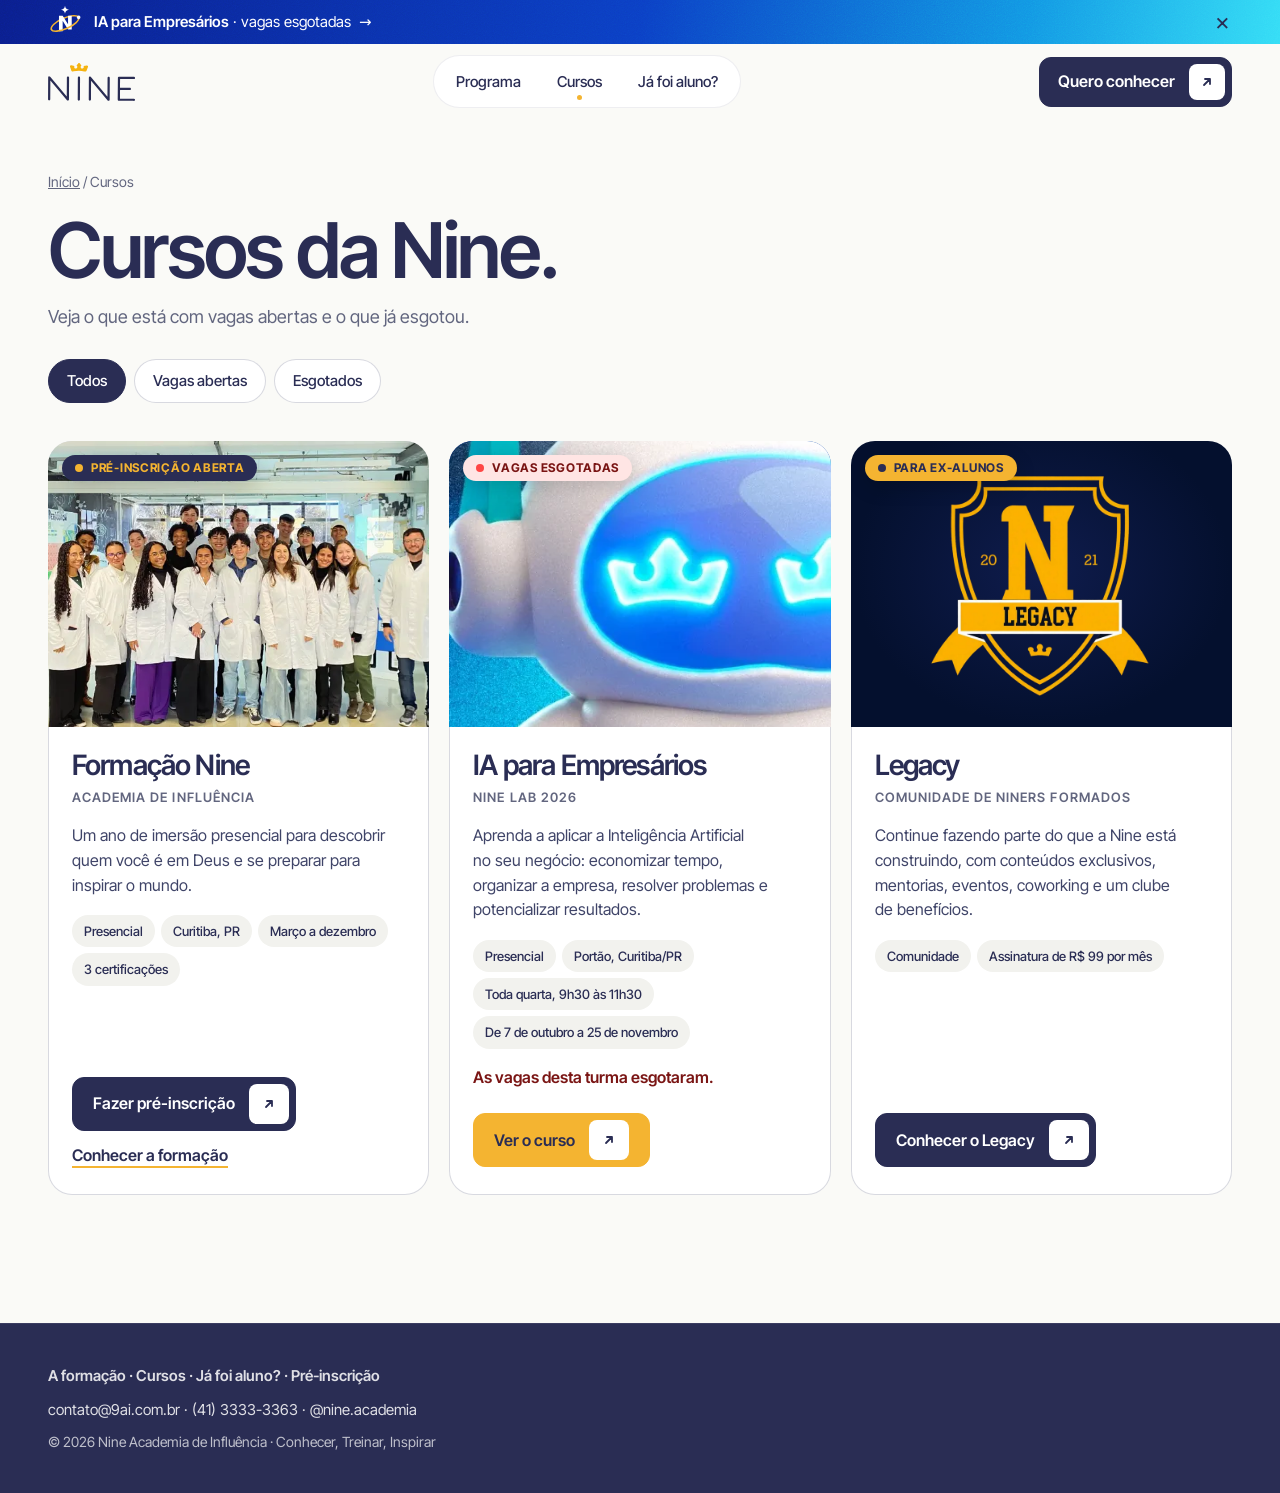
==== cursos/index.html @ 325ffa81 "Ajustes do celular, formulário mais rápido, link do Legacy e link na bio redesenhado - Depoimentos e" ====
<!doctype html>
<html lang="pt-BR">
<head>
  <meta charset="utf-8">
  <meta name="viewport" content="width=device-width, initial-scale=1">
  <title>Cursos | Nine Academia de Influência</title>
  <meta name="description" content="Os cursos da Nine: a formação presencial em Curitiba, o curso IA para Empresários e a comunidade Legacy para ex-alunos.">
  <meta property="og:type" content="website">
  <meta property="og:locale" content="pt_BR">
  <meta property="og:title" content="Cursos | Nine Academia de Influência">
  <meta property="og:description" content="Os cursos da Nine: a formação presencial em Curitiba, o curso IA para Empresários e a comunidade Legacy para ex-alunos.">
  <meta property="og:image" content="/assets/og.jpg">
  <meta name="theme-color" content="#2A2D54">
  <link rel="icon" type="image/png" href="/assets/logo/crown.png">
  <link rel="preload" as="font" type="font/woff2" href="/assets/fonts/inter-tight-latin.woff2" crossorigin>
  <style id="css">:root{--navy:#2A2D54;--navy-90:#353862;--gold:#F4B431;--paper:#FAFAF7;--paper-2:#F2F2EE;--ink:#2A2D54;--ink-muted:#62667F;--line:rgba(42,45,84,.08);--green:#21CF8A;--coral:#FF4645;--violet:#8B3BEB;--blue:#1A2BFA;--lime:#BBEA00;--orange:#FF6A13;--ph:#DCDCE0;--ph-dark:#5E6175;--font:"Inter Tight",system-ui,-apple-system,"Segoe UI",sans-serif;--fs-mega:clamp(5rem,18vw,20rem);--fs-h1:clamp(2.75rem,6vw,5.5rem);--fs-h2:clamp(2rem,4vw,3.5rem);--fs-h3:clamp(1.25rem,2vw,1.75rem);--fs-body:clamp(1rem,1.1vw,1.125rem);--fs-label:.8125rem;--max:1440px;--gutter:24px;--margin:clamp(16px,4vw,48px);--r-card:24px;--r-btn:12px;--r-pill:999px;--r-arc:999px 999px 24px 24px;--space:clamp(96px,14vw,200px);--nav-h:76px}@font-face{font-family:"Inter Tight";font-style:normal;font-weight:400 700;font-display:swap;src:url("/assets/fonts/inter-tight-latin.woff2") format("woff2")}*,*::before,*::after{box-sizing:border-box}*{margin:0}html{scroll-behavior:smooth;scroll-padding-top:var(--nav-h);overflow-y:scroll;-webkit-text-size-adjust:100%}body{font-family:var(--font);font-size:var(--fs-body);line-height:1.55;color:var(--ink);background:var(--paper);-webkit-font-smoothing:antialiased;overflow-x:clip}img,video,svg{display:block;max-width:100%}ul,ol{list-style:none;padding:0}a{color:inherit}button,input,select,textarea{font:inherit;color:inherit}h1,h2,h3,h4{font-weight:600;letter-spacing:-0.03em;line-height:1;text-wrap:balance}h1{font-size:var(--fs-h1);line-height:.98}h2{font-size:var(--fs-h2);line-height:1.02}h3{font-size:var(--fs-h3);line-height:1.1;letter-spacing:-0.02em}p{text-wrap:pretty}[hidden]{display:none !important}:focus-visible{outline:2px solid var(--navy);outline-offset:3px;border-radius:4px}:focus:not(:focus-visible){outline:none}.aplicar :focus-visible,.footer :focus-visible,.menu :focus-visible,.cta-band :focus-visible{outline-color:var(--gold)}@media (prefers-reduced-motion:reduce){html{scroll-behavior:auto}*,*::before,*::after{transition-duration:.01ms !important;animation-duration:.01ms !important}}.sr-only{position:absolute;width:1px;height:1px;padding:0;margin:-1px;overflow:hidden;clip-path:inset(50%);white-space:nowrap;border:0}.a11y-bar a{position:absolute;left:16px;top:-100px;z-index:100;background:var(--navy);color:#fff;padding:12px 16px;border-radius:var(--r-btn)}.a11y-bar a:focus{top:16px}.noscript{padding:12px 16px;background:var(--navy);color:#fff;text-align:center}.crown{display:inline-block;aspect-ratio:214 / 101;background:url("/assets/logo/crown.png") center / contain no-repeat}.container{width:100%;max-width:var(--max);margin-inline:auto;padding-inline:var(--margin)}.grid-12{display:grid;grid-template-columns:repeat(12,minmax(0,1fr));column-gap:var(--gutter)}main{position:relative;z-index:1}.section{padding-block:calc(var(--space) / 2)}.section-head{margin-bottom:clamp(40px,6vw,80px)}.section-head h2{max-width:16ch}.hero,.section{position:relative;overflow-x:clip}.wm-mark{position:absolute;z-index:-1;pointer-events:none;user-select:none}.wm-mark--crown{opacity:.08}.wm-mark--nine::before{content:"NINE"}.wm-mark--nine{font-size:clamp(8rem,26vw,26rem);font-weight:700;letter-spacing:-0.05em;line-height:.8;color:var(--navy);opacity:.04;white-space:nowrap}@media (max-width:767px){.wm-mark--crown{max-width:120px}}.label{font-size:var(--fs-label);font-weight:600;letter-spacing:.08em;text-transform:uppercase;color:var(--ink-muted);line-height:1.3}.label + h1,.label + h2{margin-top:20px}.lead{font-size:clamp(1.0625rem,1.4vw,1.3125rem);line-height:1.5;color:var(--ink-muted)}.muted{color:var(--ink-muted)}.tbc{color:var(--ink-muted);font-size:.875rem;font-weight:500}.tbc--dark{color:rgba(255,255,255,.6)}.tbc-note{margin-top:16px;font-size:.875rem;color:var(--ink-muted)}.ph{position:relative;display:grid;place-items:center;overflow:hidden;aspect-ratio:var(--ar,auto);background:var(--ph);color:#6E7183;border-radius:var(--r-card);font-size:.75rem;font-weight:600;letter-spacing:.06em;text-transform:uppercase;text-align:center}.ph>span{padding:12px;max-width:26ch}.ph--dark{background:var(--ph-dark);color:rgba(255,255,255,.7)}.photo{position:relative;overflow:hidden;aspect-ratio:var(--ar,auto);background:var(--paper-2);border-radius:var(--r-card)}.photo img,.photo video{position:absolute;inset:0;width:100%;height:100%;object-fit:cover}html:has(dialog[open]){overflow:hidden}.btn{display:inline-flex;align-items:center;gap:14px;min-height:52px;padding:6px 6px 6px 20px;background:var(--navy);color:#fff;border:1px solid var(--navy);border-radius:var(--r-btn);font-weight:600;font-size:1rem;text-decoration:none;cursor:pointer;transition:background-color .2s,color .2s}.btn:hover{background:var(--navy-90)}.btn__icon{display:grid;place-items:center;width:40px;height:40px;border-radius:8px;background:#fff;color:var(--navy)}.btn__icon svg{width:16px;height:16px;fill:none;stroke:currentColor;stroke-width:1.8;stroke-linecap:round;stroke-linejoin:round}.btn--ghost{background:var(--gold);color:var(--navy);border-color:var(--gold);padding-right:20px}.btn--ghost:hover{background:#FEC34F;border-color:#FEC34F}.btn--light{background:#fff;color:var(--navy);border-color:#fff}.btn--light:hover{background:var(--paper-2)}.btn--light .btn__icon{background:var(--navy);color:#fff}.btn--gold{background:var(--gold);color:var(--navy);border-color:var(--gold)}.btn--gold:hover{background:#FEC34F}.btn--gold .btn__icon{background:var(--navy);color:var(--gold)}.btn:disabled{opacity:.5;cursor:not-allowed}.btn-row{display:flex;flex-wrap:wrap;gap:12px}.wm{display:inline-flex;align-items:flex-end;font-weight:700;letter-spacing:-0.02em;line-height:1}.wm__i{position:relative}.wm__i .crown{position:absolute;left:50%;bottom:100%;width:.5em;transform:translate(-50%,-.02em)}.top{position:fixed;inset:0 0 auto;z-index:50;transition:transform .45s cubic-bezier(.2,.7,.2,1)}.top.is-compact{transform:translateY(calc(var(--bar-h) * -1))}.top.is-hidden{transform:translateY(-100%)}.nav{height:var(--nav-h);display:flex;align-items:center;background:var(--paper);border-bottom:1px solid transparent;transition:background-color .3s,border-color .3s}.top.is-compact .nav{background:rgba(250,250,247,.72);backdrop-filter:blur(12px);-webkit-backdrop-filter:blur(12px);border-bottom:1px solid var(--line)}.nav__inner{display:flex;align-items:center;justify-content:space-between;gap:16px}.logo{display:block;line-height:0;text-decoration:none;color:var(--navy);border-radius:6px}.logo__svg{display:block;height:38px;width:auto}.nav__pill{position:relative;background:#fff;border:1px solid var(--line);border-radius:var(--r-pill);padding:4px}.nav__pill ul{display:flex}.nav__pill a{display:block;padding:10px 18px;border-radius:var(--r-pill);font-size:.9375rem;font-weight:500;text-decoration:none;color:var(--navy)}.nav__pill a:hover{background:var(--paper-2)}.nav__pill a{position:relative}.nav__pill a[aria-current]::after{content:"";position:absolute;left:50%;bottom:3px;width:5px;height:5px;margin-left:-2.5px;border-radius:50%;background:var(--gold)}.nav__cta{min-height:48px;padding-left:18px}.nav__cta .btn__icon{width:36px;height:36px}.nav__burger{display:none;width:48px;height:48px;border-radius:var(--r-btn);background:var(--navy);border:0;cursor:pointer;place-content:center;gap:6px}.nav__burger span[aria-hidden]{display:block;width:20px;height:2px;background:#fff;border-radius:2px}.menu{position:fixed;inset:0;z-index:60;background:var(--navy);color:#fff;display:flex;flex-direction:column;justify-content:center;padding:var(--margin)}.menu__close{position:absolute;top:14px;right:var(--margin);width:48px;height:48px;background:transparent;border:1px solid rgba(255,255,255,.25);border-radius:var(--r-btn);color:#fff;font-size:1.75rem;line-height:1;cursor:pointer}.menu a{display:block;padding:8px 0;font-size:clamp(2.25rem,10vw,3.5rem);font-weight:600;letter-spacing:-0.03em;text-decoration:none}.menu .menu__apply{color:var(--gold)}@media (max-width:1023px){.nav__pill,.nav__cta{display:none}.nav__burger{display:grid}}.hero{padding-top:calc(var(--bar-h) + var(--nav-h) + 8px)}.hero__card{position:relative;height:calc(88vh - var(--bar-h));min-height:520px;max-height:960px;border-radius:var(--r-card);overflow:hidden;isolation:isolate;color:#fff}.hero__media{position:absolute;inset:-12% 0 0;display:flex;background:var(--navy)}.hero__media video{flex:1 1 0;min-width:0;height:100%;object-fit:cover}@media (max-width:767px){.hero__media video + video{display:none}}.hero__card::after{content:"";position:absolute;inset:0;z-index:2;pointer-events:none;background:linear-gradient(to top,rgba(42,45,84,.94) 0%,rgba(42,45,84,.82) 24%,rgba(42,45,84,0) 58%)}.hero__wordmark{position:absolute;left:50%;top:46%;z-index:1;transform:translate(calc(-50% - .025em),-50%);font-size:clamp(6rem,50vw,48rem);font-weight:700;letter-spacing:-0.05em;line-height:.8;color:rgba(255,255,255,.7);white-space:nowrap;pointer-events:none}.hero__wordmark>span{display:block}.hero__wordmark>span::before{content:"NINE"}.hero__bar{position:absolute;inset:auto 0 0;z-index:3;display:flex;flex-wrap:wrap;align-items:end;justify-content:space-between;gap:24px 40px;padding:clamp(20px,3vw,40px)}.hero__what{max-width:34ch;font-size:clamp(1.125rem,1.7vw,1.5rem);font-weight:500;line-height:1.25;letter-spacing:-0.015em}.hero__what .label{display:block;margin-bottom:10px;color:#fff}.hero__go{display:flex;flex-wrap:wrap;align-items:center;gap:12px 24px}.hero__more{color:#fff;font-weight:600;text-underline-offset:5px;text-decoration-thickness:2px;text-decoration-color:var(--gold)}.hero__card :focus-visible{outline-color:var(--gold)}.hero__text{margin-top:clamp(40px,6vw,80px);row-gap:32px;align-items:end}.hero__head{grid-column:1 / span 7}.hero__side{grid-column:9 / span 4;display:grid;gap:28px}@media (max-width:1023px){.hero__head,.hero__side{grid-column:1 / -1}.hero__card{height:min(88svh,82vw)}}@media (max-width:767px){.hero__card{height:76svh;min-height:500px}.hero__card::after{background:linear-gradient(to top,rgba(42,45,84,.95) 0%,rgba(42,45,84,.88) 46%,rgba(42,45,84,0) 82%)}.hero__wordmark{top:30%}}.manifesto .grid-12{row-gap:32px}.manifesto__aside{grid-column:1 / span 3;display:grid;gap:32px;align-content:start}.manifesto__face{max-width:220px}.manifesto__text{grid-column:4 / -1;font-size:clamp(1.75rem,3.6vw,3.25rem);font-weight:500;line-height:1.12;letter-spacing:-0.025em;color:var(--navy)}@media (max-width:1023px){.manifesto__aside,.manifesto__text{grid-column:1 / -1}.manifesto__aside{grid-template-columns:auto 1fr;align-items:end;gap:16px}.manifesto__aside .label{order:2;padding-bottom:10px;border-bottom:1px solid var(--line-strong)}.manifesto__face{order:1;width:96px}}.zoom{position:relative;display:grid;grid-template-columns:repeat(3,1fr);grid-template-rows:repeat(3,1fr);gap:12px;height:calc(100svh - var(--nav-h) - 32px);min-height:560px;max-height:960px}.zoom__ring{display:contents}.zoom__item,.zoom__center{border-radius:16px}.zoom__item:nth-child(-n+3){grid-row:1}.zoom__item:nth-child(4){grid-area:2 / 1}.zoom__item:nth-child(5){grid-area:2 / 3}.zoom__item:nth-child(n+6){grid-row:3}.zoom__center{grid-area:2 / 2;position:relative;overflow:hidden;background:var(--navy);color:#fff;display:grid;place-items:center}.zoom__center video,.zoom__still{position:absolute;inset:0;width:100%;height:100%;object-fit:cover}.zoom__still{display:none}@media (max-width:1023px){.zoom__center video{display:none}.zoom__still{display:block}.zoom .zoom__center::after{background:linear-gradient(to bottom,rgba(42,45,84,.62),rgba(42,45,84,.5))}}.zoom__center::after{content:"";position:absolute;inset:0;background:rgba(42,45,84,.35)}.zoom__phrase{position:relative;z-index:1;font-size:clamp(1.25rem,2.6vw,2.5rem);font-weight:600;letter-spacing:-0.03em;line-height:1;padding:16px;text-align:center}@media (max-width:1023px){.zoom:not(.is-pinned){display:block;height:auto;min-height:0;max-height:none}.zoom:not(.is-pinned) .zoom__center{aspect-ratio:4 / 5;max-height:80vh;width:100%}.zoom:not(.is-pinned) .zoom__item{aspect-ratio:4 / 3}.zoom:not(.is-pinned) .zoom__phrase{font-size:var(--fs-h1)}.zoom:not(.is-pinned) .zoom__ring{display:flex;gap:12px;margin-top:12px;overflow-x:auto;scroll-snap-type:x mandatory;scrollbar-width:none;margin-inline:calc(var(--margin) * -1);padding-inline:var(--margin);scroll-padding-inline:var(--margin)}.zoom:not(.is-pinned) .zoom__item{flex:0 0 62%;scroll-snap-align:start}}.mural{margin-top:var(--space)}.mural__head{row-gap:16px;align-items:end;margin-bottom:32px}.mural__title{grid-column:1 / span 6;font-size:var(--fs-h2)}.mural__sub{grid-column:8 / -1}.chips{display:flex;flex-wrap:wrap;gap:8px;margin-bottom:32px}.chip{min-height:44px;padding:8px 18px;border-radius:var(--r-pill);background:#fff;border:1px solid var(--line-strong);color:var(--navy);font-size:.9375rem;font-weight:500;cursor:pointer;transition:background-color .2s,color .2s,border-color .2s}.chip:hover{border-color:var(--navy)}.chip[aria-pressed="true"]{background:var(--navy);border-color:var(--navy);color:#fff}.masonry{columns:4;column-gap:16px}.masonry li{break-inside:avoid;margin-bottom:16px}.masonry figure{position:relative}.mural__open{display:block;width:100%;padding:0;border:0;background:var(--paper-2);border-radius:16px;overflow:hidden;cursor:zoom-in}.mural__open img{width:100%;height:auto;transition:transform .6s cubic-bezier(.2,.7,.2,1)}.masonry figcaption{margin-top:8px;font-size:.875rem;color:var(--ink-muted)}@media (hover:hover) and (pointer:fine){.masonry figcaption{position:absolute;left:8px;right:8px;bottom:8px;margin:0;padding:8px 12px;border-radius:10px;background:rgba(42,45,84,.82);color:#fff;opacity:0;transform:translateY(8px);transition:opacity .3s,transform .3s;pointer-events:none}.masonry figure:hover figcaption,.masonry figure:focus-within figcaption{opacity:1;transform:none}.masonry figure:hover img{transform:scale(1.05)}}.mural__more{display:flex;justify-content:center;margin-top:32px}@media (max-width:1023px){.masonry{columns:3}.mural__title,.mural__sub{grid-column:1 / -1}}@media (max-width:767px){.masonry{columns:2;column-gap:12px}.masonry li{margin-bottom:12px}.chips{flex-wrap:nowrap;overflow-x:auto;margin-inline:calc(var(--margin) * -1);padding-inline:var(--margin);scrollbar-width:none}.chip{flex:none}}.reels{margin-top:var(--space)}.reels__track{display:flex;align-items:center;gap:16px;overflow-x:auto;scroll-snap-type:x mandatory;scrollbar-width:none;margin-inline:calc(var(--margin) * -1);padding:8px var(--margin)}.reels__track li{flex:0 0 clamp(180px,17vw,240px);scroll-snap-align:center}.reels__track li.is-active{flex-basis:clamp(220px,21vw,300px)}.reels__track li{position:relative}video{background-color:var(--navy);background-size:cover;background-position:center;background-repeat:no-repeat}.reel{display:block;width:100%;aspect-ratio:9 / 16;object-fit:cover;border-radius:20px}.reels__track li::after{content:"";position:absolute;inset:0;border-radius:20px;background:var(--navy);opacity:.5;pointer-events:none;transition:opacity .4s}.reels__track li.is-active::after{opacity:0}.reel__pick{position:absolute;inset:0;border:0;background:none;border-radius:20px;cursor:pointer}.reels__track li.is-active .reel__pick{display:none}.reel__sound{position:absolute;right:12px;bottom:12px;width:44px;height:44px;border-radius:50%;border:0;background:rgba(42,45,84,.82);color:#fff;cursor:pointer;display:grid;place-items:center}.reel__sound svg{width:20px;height:20px;fill:none;stroke:currentColor;stroke-width:1.8;stroke-linecap:round;stroke-linejoin:round}.reel__sound .on,.reel__sound[aria-pressed="true"] .off{display:none}.reel__sound[aria-pressed="true"] .on{display:block}.reels__track li:not(.is-active) .reel__sound{display:none}.reels__more{margin-top:32px;text-align:center;font-size:var(--fs-h3);font-weight:500;letter-spacing:-0.02em}.reels__more a{font-weight:700;text-decoration-color:var(--gold);text-decoration-thickness:3px;text-underline-offset:6px}@media (min-width:1024px){.reels__track{overflow:visible}.reels__track li{flex:1 1 0}.reels__track li.is-active{flex:1.3 1 0}}@media (max-width:767px){.reels__track li{flex-basis:64%}.reels__track li.is-active{flex-basis:64%}}.cta-band{position:relative;background:var(--navy);color:#fff;overflow:hidden;isolation:isolate}.cta-band__bg{position:absolute;inset:0;z-index:-1;width:100%;height:100%;object-fit:cover;opacity:.22}.cta-band__inner{display:flex;flex-wrap:wrap;align-items:end;justify-content:space-between;gap:32px;padding-block:clamp(96px,12vw,180px)}.cta-band h2{font-size:var(--fs-h1);max-width:14ch}.numeros .grid-12{row-gap:40px}.numeros__aside{grid-column:1 / span 4;display:flex;flex-direction:column;gap:24px}.numeros__aside h2{max-width:12ch}.numeros__face{max-width:280px}.numeros__foot{margin-top:auto;display:grid;gap:28px;justify-items:start}.numeros__cards{grid-column:6 / -1;display:grid;grid-template-columns:1fr 1fr;gap:16px}.stat{display:flex;flex-direction:column;min-height:clamp(240px,24vw,320px);padding:clamp(20px,2.4vw,32px);background:var(--paper-2);border-radius:var(--r-card)}.stat__label{padding-bottom:16px;border-bottom:1px solid var(--line);font-size:1.25rem;font-weight:500;color:var(--ink-muted);letter-spacing:-0.01em}.stat__num{font-variant-numeric:tabular-nums;margin-top:auto;font-size:clamp(4rem,8vw,7rem);font-weight:600;letter-spacing:-0.05em;line-height:.9}.stat__note{margin-top:12px;font-size:.9375rem;color:var(--ink-muted)}.stat__num [data-count]{display:inline-block;min-width:2ch}.stat--navy{background:var(--navy);color:#fff}.stat--navy .stat__label{color:var(--gold);border-color:rgba(255,255,255,.12)}.stat--navy .stat__note{color:rgba(255,255,255,.7)}@media (max-width:1023px){.numeros__aside,.numeros__cards{grid-column:1 / -1}.numeros__face{max-width:240px}}@media (max-width:479px){.numeros__cards{gap:10px}.stat{min-height:200px;padding:18px}.stat__label{font-size:1rem}.stat__note{font-size:.875rem}}.pilar{display:grid;grid-template-columns:repeat(12,minmax(0,1fr));column-gap:var(--gutter);row-gap:48px;align-items:center;padding-block:clamp(48px,7vw,100px);border-top:1px solid var(--line)}.pilar__text{grid-column:1 / span 6}.pilar__media{grid-column:8 / -1}.pilar__num{font-size:clamp(4rem,9vw,8rem);font-weight:600;letter-spacing:-0.05em;line-height:.85;color:var(--navy)}.pilar h3{margin-top:24px;font-size:var(--fs-h2);line-height:1.02;letter-spacing:-0.03em}.pilar__quote{margin-top:20px;font-size:var(--fs-h3);line-height:1.3;color:var(--ink-muted);max-width:30ch}.pilar__bar{display:block;width:64px;height:4px;margin-top:32px;border-radius:4px;background:var(--accent)}.pilar__items{margin-top:32px;display:grid;grid-template-columns:repeat(3,1fr);gap:12px}.pilar__items li{padding:20px;background:var(--paper-2);border-radius:16px;border-top:3px solid var(--accent)}.pilar__items h4{font-size:1.0625rem;letter-spacing:-0.01em;line-height:1.2}.pilar__items p{margin-top:8px;font-size:.9375rem;line-height:1.45;color:var(--ink-muted)}.pilar__media{position:relative;max-width:480px;width:100%;margin-inline:auto}.arc{aspect-ratio:3 / 5;border-radius:var(--r-arc);overflow:hidden;background:var(--paper-2)}.arc img{width:100%;height:100%;object-fit:cover}.brush{position:absolute;inset:0;overflow:visible;pointer-events:none}.brush path{fill:none;stroke:var(--accent);stroke-width:12;stroke-linecap:round;stroke-linejoin:round}@media (max-width:1199px){.pilar__items{grid-template-columns:1fr}}@media (max-width:1023px){.pilar__text,.pilar__media{grid-column:1 / -1}.pilar__media{order:-1}.pilar__media{max-width:400px;width:calc(100% - 24px);margin-inline:12px 0}}.faq .grid-12{row-gap:40px}.faq__head{grid-column:1 / span 4;display:grid;gap:20px;align-content:start}.faq__face{max-width:200px;margin-top:12px}.faq__list{grid-column:6 / -1;border-top:1px solid rgba(42,45,84,.14)}.faq details{border-bottom:1px solid rgba(42,45,84,.14);overflow:hidden}.faq summary{display:flex;justify-content:space-between;align-items:center;gap:24px;padding:24px 0;font-size:clamp(1.0625rem,1.5vw,1.375rem);font-weight:600;letter-spacing:-0.015em;line-height:1.25;cursor:pointer;list-style:none}.faq summary::-webkit-details-marker{display:none}.faq summary:focus-visible{outline-offset:-4px;border-radius:12px}.faq details[open] summary{padding-bottom:12px}.faq summary::after{content:"+";flex:none;display:grid;place-items:center;width:36px;height:36px;border-radius:50%;border:1px solid rgba(42,45,84,.2);font-weight:400;font-size:1.25rem}.faq details[open] summary::after{content:"−";background:var(--navy);color:#fff;border-color:var(--navy)}.faq details p{padding:0 48px 28px 0;line-height:1.6}@media (max-width:1023px){.faq__head,.faq__list{grid-column:1 / -1}.faq__face{display:none}}.aplicar{position:relative;z-index:1;background:var(--navy);color:#fff;padding-block:var(--space)}.aplicar .grid-12{row-gap:48px}.aplicar__head{grid-column:1 / span 5;align-self:start}.aplicar__crown{display:block;width:72px;margin-bottom:28px}.aplicar h2{font-size:var(--fs-h1);max-width:10ch}.aplicar .lead{margin-top:24px;color:rgba(255,255,255,.78);max-width:36ch}.aplicar .tbc{display:block;margin-top:12px}.footer{position:relative;z-index:1;background:var(--navy);color:#fff;overflow:hidden;border-top:1px solid rgba(255,255,255,.08)}.footer__cols{display:grid;grid-template-columns:1.2fr 1fr 1.4fr 1fr;gap:40px 32px;padding-top:72px}.footer__title{font-size:var(--fs-label);font-weight:600;letter-spacing:.08em;text-transform:uppercase;color:var(--gold);margin-bottom:16px}.footer li + li{margin-top:8px}.footer a{text-decoration:none;color:rgba(255,255,255,.85)}.footer a:hover{color:#fff;text-decoration:underline}.footer__copy{margin-top:64px;font-size:.875rem;color:rgba(255,255,255,.6)}.footer__wm{display:flex;justify-content:center;margin:72px 0 0;padding:0;line-height:0;color:#fff}.footer__wm svg{display:block;width:clamp(260px,56vw,820px);height:auto}@media (max-width:767px){.footer__wm svg{width:min(80vw,340px)}}@media (max-width:767px){.footer__cols{grid-template-columns:1fr 1fr}}html.lenis,html.lenis body{height:auto}html.lenis.lenis-smooth{scroll-behavior:auto !important}.lenis.lenis-smooth [data-lenis-prevent]{overscroll-behavior:contain}.lenis.lenis-stopped{overflow:clip}.pilares.is-pinned .pilares__stage{position:relative;height:100svh}.pilares.is-pinned .pilar{position:absolute;inset:0;border-top:0;padding-block:32px}.pilares.is-pinned .pilar__text{position:relative;padding-left:40px}.pilares.is-pinned .pilar__num{font-size:clamp(3.5rem,6vw,6rem)}.pilares.is-pinned .pilar h3{margin-top:16px}.pilares.is-pinned .pilar__bar{position:absolute;left:0;top:0;width:4px;height:100%;margin:0;background:var(--line);overflow:hidden}.pilares.is-pinned .pilar__bar::after{content:"";position:absolute;inset:0;background:var(--accent);transform:scaleY(var(--p,0));transform-origin:top}.pilares.is-pinned .pilar__items{grid-template-columns:repeat(3,1fr)}.pilares.is-pinned .pilar__items li{padding:16px}.pilares.is-pinned .pilar__media{max-width:min(440px,calc((100svh - 64px) * .6))}.cursor{position:fixed;left:0;top:0;z-index:95;pointer-events:none;width:72px;height:72px;margin:-36px 0 0 -36px;border-radius:50%;background:#fff;mix-blend-mode:difference;display:grid;place-items:center}.cursor span{font-size:.875rem;font-weight:600;color:#000;opacity:0}.lightbox{width:100%;height:100%;max-width:none;max-height:none;margin:0;padding:0;border:0;background:rgba(25,27,53,.96);color:#fff;overscroll-behavior:contain}.lightbox::backdrop{background:rgba(25,27,53,.6)}.lightbox[open]{display:grid;place-items:center}.lightbox__fig{display:grid;gap:12px;justify-items:center;padding:72px 16px 32px;touch-action:pan-y}.lightbox__fig img{max-width:min(92vw,1200px);max-height:78vh;width:auto;height:auto;border-radius:12px}.lightbox__fig figcaption{font-size:.9375rem;color:rgba(255,255,255,.8);text-align:center}.lightbox__btn{position:absolute;width:52px;height:52px;border-radius:50%;border:1px solid rgba(255,255,255,.25);background:rgba(255,255,255,.08);color:#fff;font-size:1.375rem;cursor:pointer}.lightbox__btn:hover{background:rgba(255,255,255,.16)}.lightbox__btn:focus-visible{outline:2px solid var(--gold);outline-offset:3px}.lightbox__close{top:16px;right:16px;font-size:1.75rem}.lightbox__prev,.lightbox__next{top:50%;transform:translateY(-50%)}.lightbox__prev{left:16px}.lightbox__next{right:16px}@media (max-width:767px){.lightbox__prev,.lightbox__next{top:auto;bottom:16px;transform:none}}.cta-float{position:fixed;right:24px;bottom:24px;z-index:40;display:inline-flex;align-items:center;gap:6px;min-height:52px;padding:12px 22px;background:var(--navy);color:#fff;border-radius:var(--r-pill);text-decoration:none;font-size:.9375rem;box-shadow:0 12px 32px rgba(42,45,84,.25),inset 0 0 0 1px rgba(255,255,255,.22);opacity:0;visibility:hidden;transform:translateY(16px);transition:opacity .3s,transform .3s,visibility .3s}.cta-float strong{color:var(--gold);font-weight:600}.cta-float span{color:rgba(255,255,255,.85)}.cta-float.is-on{opacity:1;visibility:visible;transform:none}.cta-float:focus-visible{outline-color:var(--gold)}@media (max-width:767px){.cta-float{left:0;right:0;bottom:0;justify-content:center;border-radius:0;padding-bottom:16px}}.zoom.is-pinned{height:100svh;max-height:none;padding-block:16px}.zoom.is-pinned::before{content:"";position:absolute;top:0;bottom:0;left:calc(50% - 50vw);right:calc(50% - 50vw);background:var(--navy);opacity:var(--bg,0);pointer-events:none}.zoom.is-pinned .zoom__center{grid-area:auto;position:absolute;top:0;bottom:0;left:50%;width:auto;aspect-ratio:9 / 16;transform:translateX(-50%);border-radius:0;background:none}.zoom.is-pinned .zoom__center::after{display:none}.zoom.is-pinned .zoom__center video{filter:brightness(.72)}.zoom.is-pinned .zoom__still{filter:brightness(.52) saturate(.95)}.zoom.is-pinned .zoom__center{overflow:visible}.zoom.is-pinned .zoom__phrase{position:absolute;top:0;bottom:0;left:50%;width:min(100vw,1200px);margin:0 0 0 calc(min(100vw,1200px) / -2);display:grid;align-content:center;font-size:clamp(3rem,min(10vw,14svh),12rem);letter-spacing:-0.05em;text-shadow:0 4px 40px rgba(42,45,84,.5)}:root{--bar-h:44px;--ia-a:#0A1E8C;--ia-b:#0B3FC4;--ia-c:#1296E3;--ia-d:#35DDF6;--on-navy:rgba(255,255,255,.82);--line-strong:rgba(42,45,84,.18);--tint-green:#DCF6EA;--tint-coral:#FFE5E4;--tint-violet:#ECE3FD;--violet-light:#B692FF}html.no-bar{--bar-h:0px}.acc-green{--accent:var(--green);--tint:var(--tint-green)}.acc-coral{--accent:var(--coral);--tint:var(--tint-coral)}.acc-violet{--accent:var(--violet);--tint:var(--tint-violet)}.acc-gold{--accent:var(--gold)}.ar-45{--ar:4/5}.ar-11{--ar:1/1}.ar-43{--ar:4/3}.ar-169{--ar:16/9}.ar-34{--ar:3/4}.wm-a{bottom:-40px;right:2%;width:200px;transform:rotate(-12deg)}.wm-b{bottom:4%;left:6%;width:150px;transform:rotate(10deg)}.wm-c{top:0;right:-6vw;transform:rotate(3deg)}.wm-d{top:2%;right:-8vw;transform:rotate(-3deg)}.wm-e{top:6%;left:44%;width:160px;transform:rotate(12deg)}.wm-f{bottom:-2%;left:-5vw;transform:rotate(-4deg)}.wm-g{top:38%;left:34%;width:170px;transform:rotate(-8deg)}.section--navy{background:var(--navy);color:#fff;isolation:isolate}.section--navy .label{color:var(--gold)}.section--navy .lead{color:var(--on-navy)}.section--navy :focus-visible{outline-color:var(--gold)}.section--tint{background:var(--paper-2);isolation:isolate}.section-head--split{display:grid;grid-template-columns:repeat(12,minmax(0,1fr));column-gap:var(--gutter);row-gap:20px;align-items:end}.section-head--split>div{grid-column:1 / span 7}.section-head--split>.lead{grid-column:9 / -1}.section-head--split h2{max-width:15ch}@media (max-width:1023px){.section-head--split>div,.section-head--split>.lead{grid-column:1 / -1}}.textlink{font-weight:600;text-decoration-color:var(--gold);text-decoration-thickness:2px;text-underline-offset:5px}.textlink:hover{text-decoration-thickness:3px}.ia-bar{position:relative;height:var(--bar-h);overflow:hidden;isolation:isolate;color:#fff;background:linear-gradient(100deg,var(--ia-a) 0%,var(--ia-b) 50%,var(--ia-c) 80%,var(--ia-d) 100%)}.ia-bar::before{content:"";position:absolute;inset:0;z-index:-1;opacity:.22;mix-blend-mode:overlay;pointer-events:none;background:url("data:image/svg+xml,%3Csvg xmlns='http://www.w3.org/2000/svg' width='160' height='160'%3E%3Cfilter id='n'%3E%3CfeTurbulence type='fractalNoise' baseFrequency='.9' numOctaves='2' stitchTiles='stitch'/%3E%3C/filter%3E%3Crect width='160' height='160' filter='url(%23n)'/%3E%3C/svg%3E")}.ia-bar__inner{height:100%;display:flex;align-items:center;gap:4px}.ia-bar__link{flex:1;min-width:0;height:100%;display:flex;align-items:center;gap:12px;color:#fff;text-decoration:none;font-size:.9375rem}.ia-bar__link:focus-visible{outline-color:#fff;outline-offset:-3px}.ia-mark{flex:none;width:34px;height:34px;overflow:visible}.ia-mark .orbit{fill:none;stroke:var(--gold);stroke-width:2.2;stroke-linecap:round}.ia-mark .star{transform-box:fill-box;transform-origin:center;animation:ia-twinkle 3.2s ease-in-out infinite}@keyframes ia-twinkle{0%,100%{transform:scale(1);opacity:1}50%{transform:scale(.55) rotate(45deg);opacity:.7}}.ia-bar__text{min-width:0;white-space:nowrap;overflow:hidden;text-overflow:ellipsis}.ia-bar__text strong{font-weight:600}.ia-bar__link:hover .ia-bar__text strong{text-decoration:underline;text-underline-offset:4px}.ia-bar__go{display:inline-block;margin-left:4px;transition:transform .2s}.ia-bar__link:hover .ia-bar__go{transform:translateX(3px)}.ia-bar__close{flex:none;width:44px;height:44px;margin-right:-12px;border:0;background:none;color:var(--navy);font-size:1.5rem;line-height:1;cursor:pointer;border-radius:50%}.ia-bar__close:focus-visible{outline-offset:-6px}@media (max-width:899px){.ia-bar{background:linear-gradient(100deg,var(--ia-a) 0%,var(--ia-b) 62%,var(--ia-c) 88%,var(--ia-d) 100%)}.ia-bar__link{font-size:.875rem;gap:10px}}@media (max-width:479px){.ia-mark{width:30px;height:30px}}@media (max-width:359px){.ia-bar__extra{display:none}}.ficha{margin-top:clamp(40px,5vw,72px);display:grid;grid-template-columns:repeat(4,minmax(0,1fr));border-top:1px solid var(--line-strong)}.ficha>div{padding:20px 24px 0 0}.ficha>div + div{padding-left:24px;border-left:1px solid var(--line-strong)}.ficha dt{font-size:var(--fs-label);font-weight:600;letter-spacing:.08em;text-transform:uppercase;color:var(--ink-muted)}.ficha dd{margin:8px 0 0;font-size:clamp(1.0625rem,1.5vw,1.375rem);font-weight:600;letter-spacing:-0.02em;line-height:1.2}.ficha dd small{display:block;margin-top:4px;font-size:.9375rem;font-weight:400;letter-spacing:0;color:var(--ink-muted)}@media (max-width:899px){.ficha{grid-template-columns:1fr 1fr}.ficha>div{padding:18px 16px 18px 0}.ficha>div + div{padding-left:0;border-left:0}.ficha>div:nth-child(even){padding-left:16px;border-left:1px solid var(--line-strong)}.ficha>div:nth-child(n+3){border-top:1px solid var(--line-strong)}}.numeros__aside p.lead{max-width:44ch}.numeros__aside .btn{margin-top:4px}.pilares__lead{margin-top:20px;max-width:52ch}.grade__tabs{display:grid;grid-template-columns:repeat(3,minmax(0,1fr));gap:12px}.grade__tab{position:relative;display:grid;gap:6px;align-content:start;text-align:left;padding:24px 22px 22px;overflow:hidden;background:#fff;color:var(--navy);border:1px solid var(--line-strong);border-radius:20px;cursor:pointer;transition:background-color .25s,color .25s,border-color .25s}.grade__tab::before{content:"";position:absolute;left:22px;right:22px;top:0;height:4px;border-radius:0 0 4px 4px;background:var(--accent)}.grade__tab:hover{border-color:var(--navy)}.grade__n{font-size:var(--fs-label);font-weight:600;letter-spacing:.08em;text-transform:uppercase;color:var(--ink-muted)}.grade__name{font-size:var(--fs-h3);font-weight:600;letter-spacing:-0.02em;line-height:1.1}.grade__count{font-size:.9375rem;color:var(--ink-muted)}.grade__tab[aria-selected="true"]{background:var(--navy);border-color:var(--navy);color:#fff}.grade__tab[aria-selected="true"] :is(.grade__n,.grade__count){color:var(--on-navy)}.grade__panel{margin-top:12px;padding:clamp(24px,3.6vw,56px);background:#fff;border-radius:var(--r-card);box-shadow:inset 0 0 0 1px var(--line-strong)}.grade__panel.is-active{animation:grade-in .45s cubic-bezier(.2,.7,.2,1)}@keyframes grade-in{from{opacity:0;transform:translateY(12px)}}.grade__cols{display:grid;grid-template-columns:repeat(12,minmax(0,1fr));gap:40px var(--gutter)}.grade__block{grid-column:span 6}.grade__block--wide{grid-column:1 / -1}.grade__block--7{grid-column:span 7}.grade__block--5{grid-column:span 5}.grade__block>h3{font-size:clamp(1.25rem,1.8vw,1.5rem)}.grade__block>h3 small{margin-left:8px;font-size:.9375rem;font-weight:500;letter-spacing:0;color:var(--ink-muted)}.grade__block>p{margin-top:10px;color:var(--ink-muted);max-width:62ch}.mods{margin-top:20px;counter-reset:m;columns:2;column-gap:32px}.mods li{counter-increment:m;break-inside:avoid;display:flex;gap:14px;align-items:baseline;padding:11px 0;border-top:1px solid var(--line);font-weight:500;line-height:1.3}.mods li::before{content:counter(m,decimal-leading-zero);flex:none;font-size:.8125rem;font-weight:600;font-variant-numeric:tabular-nums;color:var(--ink-muted)}.mods--1{columns:1}.mods li small{display:block;margin-top:4px;font-size:.9375rem;font-weight:400;color:var(--ink-muted);line-height:1.45}.tags{margin-top:20px;display:flex;flex-wrap:wrap;gap:8px}.tags li{padding:8px 14px;border-radius:var(--r-pill);background:var(--tint,var(--paper-2));font-size:.9375rem;font-weight:500}.steps3{margin-top:20px;display:grid;grid-template-columns:repeat(3,minmax(0,1fr));gap:12px}.step{padding:20px;border-radius:16px;background:var(--paper-2);border-top:3px solid var(--accent)}.step__when{font-size:var(--fs-label);font-weight:600;letter-spacing:.08em;text-transform:uppercase;color:var(--ink-muted)}.step h4{margin-top:10px;font-size:1.1875rem;letter-spacing:-0.015em}.step p:not(.step__when){margin-top:8px;font-size:.9375rem;line-height:1.5;color:var(--ink-muted)}.areas{display:grid;grid-template-columns:repeat(2,minmax(0,1fr));gap:40px var(--gutter)}.areas__cat>h3{display:flex;align-items:center;gap:10px;font-size:var(--fs-label);font-weight:600;letter-spacing:.08em;text-transform:uppercase;color:var(--ink-muted)}.areas__cat>h3::before{content:"";width:10px;height:10px;border-radius:50%;background:var(--accent)}.area{margin-top:16px;padding-top:16px;border-top:1px solid var(--line)}.area h4{font-size:1.25rem;letter-spacing:-0.02em}.area p{margin-top:6px;font-size:.9375rem;line-height:1.5;color:var(--ink-muted)}.grade__cta{margin-top:40px;display:flex;flex-wrap:wrap;align-items:center;justify-content:space-between;gap:20px 32px;padding:clamp(20px,2.4vw,32px);border-radius:var(--r-card);background:var(--paper-2)}.grade__cta p{font-size:var(--fs-h3);font-weight:600;letter-spacing:-0.02em;line-height:1.15;max-width:26ch}@media (max-width:1023px){.grade__block,.grade__block--7,.grade__block--5{grid-column:1 / -1}.steps3{grid-template-columns:1fr}}@media (max-width:767px){.grade__tabs{grid-template-columns:1fr;gap:8px}.grade__tab{grid-template-columns:auto 1fr auto;align-items:baseline;gap:12px;padding:18px 18px 16px;border-radius:16px}.grade__tab::before{left:0;right:auto;top:0;bottom:0;width:4px;height:auto;border-radius:0}.grade__name{font-size:1.125rem}.grade__count{font-size:.875rem}.mods{columns:1}.areas{grid-template-columns:1fr}}.doors{display:flex;gap:10px;height:clamp(520px,46vw,640px)}.door{position:relative;flex:1 1 0;min-width:0;overflow:hidden;isolation:isolate;display:flex;flex-direction:column;padding:24px;color:#fff;background:var(--navy);border-radius:var(--r-card);cursor:pointer;outline-offset:3px;transition:flex-grow .7s cubic-bezier(.2,.7,.2,1),background-color .4s,color .3s}.door__img{position:absolute;z-index:-1;top:0;right:0;bottom:0;width:100%;border-radius:var(--r-card);background:var(--navy);transition:width .7s cubic-bezier(.2,.7,.2,1),top .7s,right .7s,bottom .7s,border-radius .7s}.door__img::after{content:"";position:absolute;inset:0;background:linear-gradient(to bottom,rgba(42,45,84,.92) 0%,rgba(42,45,84,.66) 26%,rgba(42,45,84,.66) 55%,rgba(42,45,84,.9) 100%);transition:opacity .5s}.door__when{display:flex;flex-wrap:wrap;gap:2px 10px;font-size:var(--fs-label);font-weight:600;letter-spacing:.08em;text-transform:uppercase}.door__when span{color:var(--gold)}.door h3{margin-top:auto;font-size:clamp(1.375rem,2vw,1.75rem);letter-spacing:-0.02em;white-space:nowrap;writing-mode:vertical-rl;transform:rotate(180deg)}.door__body{position:absolute;width:1px;height:1px;overflow:hidden;clip-path:inset(50%)}@media (min-width:1024px){.door.is-open{flex-grow:4.4;cursor:default;background:#fff;color:var(--navy);box-shadow:inset 0 0 0 1px var(--line-strong);padding:32px calc(42% + 32px) 32px 32px}.door.is-open .door__img{top:12px;right:12px;bottom:12px;width:42%;border-radius:16px}.door.is-open .door__img::after{opacity:0}.door.is-open .door__when{color:var(--ink-muted)}.door.is-open .door__when span{color:var(--navy)}.door.is-open h3{margin-top:auto;font-size:var(--fs-h2);line-height:1;letter-spacing:-0.03em;white-space:normal;writing-mode:horizontal-tb;transform:none}.door.is-open .door__body{position:static;width:auto;height:auto;overflow:visible;clip-path:none;margin-top:20px;display:grid;gap:20px;animation:door-in .6s .2s both cubic-bezier(.2,.7,.2,1)}.door__body p{max-width:40ch;color:var(--ink-muted);font-size:1.0625rem}.door__list{display:flex;flex-wrap:wrap;gap:8px}.door__list li{padding:7px 12px;border-radius:var(--r-pill);background:var(--paper-2);font-size:.875rem;font-weight:500}}@keyframes door-in{from{opacity:0;transform:translateY(16px)}}.doors__note{margin-top:24px;display:flex;flex-wrap:wrap;align-items:baseline;gap:6px 16px;font-size:.9375rem;color:var(--ink-muted)}@media (max-width:1023px){.doors{height:auto;overflow-x:auto;scroll-snap-type:x mandatory;scrollbar-width:none;margin-inline:calc(var(--margin) * -1);padding-inline:var(--margin);scroll-padding-inline:var(--margin);gap:12px}.door{flex:0 0 min(82%,360px);scroll-snap-align:start;padding:0 0 24px;background:#fff;color:var(--navy);box-shadow:inset 0 0 0 1px var(--line-strong);cursor:default}.door__img{position:relative;z-index:0;width:100%;aspect-ratio:4 / 5;border-radius:var(--r-card) var(--r-card) 0 0;order:-1}.door__img::after{display:none}.door__when{margin:20px 20px 0;color:var(--ink-muted)}.door__when span{color:var(--navy)}.door h3{margin:10px 20px 0;font-size:1.75rem;white-space:normal;writing-mode:horizontal-tb;transform:none}.door__body{position:static;width:auto;height:auto;overflow:visible;clip-path:none;margin:12px 20px 0;display:grid;gap:16px}.door__body p{color:var(--ink-muted)}.door__list{display:flex;flex-wrap:wrap;gap:6px}.door__list li{padding:6px 10px;border-radius:var(--r-pill);background:var(--paper-2);font-size:.8125rem;font-weight:500}}.ano{padding-block:0}.ano__stage{display:grid;grid-template-columns:repeat(12,minmax(0,1fr));column-gap:var(--gutter);row-gap:40px;align-items:center;padding-block:calc(var(--space) / 2)}.ano__side{grid-column:1 / span 4;display:grid;gap:28px;align-content:start}.ano__side h2{max-width:11ch}.ano__chart{grid-column:6 / -1}.ano__grid{--label:190px;position:relative;display:grid;grid-template-columns:var(--label) repeat(10,minmax(0,1fr));grid-template-rows:repeat(7,auto);row-gap:20px;align-items:center}.ano__months{display:grid;grid-template-columns:subgrid;grid-column:1 / -1;margin-bottom:10px}.ano__months button{position:relative;z-index:1;min-height:44px;padding:0;border:0;background:none;color:var(--on-navy);cursor:pointer;font-size:.8125rem;font-weight:600;letter-spacing:.06em;text-transform:uppercase;border-radius:10px;transition:color .25s}.ano__months button:first-child{grid-column:2}.ano__months button[aria-pressed="true"]{color:var(--navy)}.ano__months abbr{text-decoration:none}.ano__cursor{grid-column:2;grid-row:1 / -1;align-self:stretch;pointer-events:none;border-radius:12px;background:linear-gradient(to bottom,var(--gold) 0,var(--gold) 44px,rgba(244,180,49,.16) 44px,rgba(244,180,49,.04) 100%);transform:translateX(calc(var(--pos,0) * 100%));transition:transform .5s cubic-bezier(.2,.7,.2,1)}.ano.is-scrub .ano__cursor{transition:none}.track{display:grid;grid-template-columns:subgrid;grid-column:1 / -1;align-items:center;min-height:36px}.track__name{grid-column:1;padding-right:16px;font-weight:600;font-size:.9375rem;line-height:1.2;letter-spacing:-0.005em}.track__name small{display:block;font-size:.8125rem;font-weight:400;color:var(--on-navy)}.bar{position:relative;z-index:1;height:34px;border-radius:10px;overflow:hidden;background:rgba(255,255,255,.12);display:grid;place-items:center;font-size:.8125rem;font-weight:700;color:#17192E}.bar::before{content:"";position:absolute;inset:0;z-index:-1;background:var(--accent);transform:scaleX(var(--f,1));transform-origin:left}.ano__tracks{display:contents}.ano__months{grid-row:1}.track:nth-child(1){grid-row:2}.track:nth-child(2){grid-row:3}.track:nth-child(3){grid-row:4}.track:nth-child(4){grid-row:5}.track:nth-child(5){grid-row:6}.track:nth-child(6){grid-row:7}.ano .acc-violet{--accent:var(--violet-light)}.bar span{opacity:var(--f,1);font-size:.875rem}.dot{position:relative;z-index:1;justify-self:center;display:grid;justify-items:center;gap:6px;text-align:center;font-size:.75rem;font-weight:600;line-height:1.15;color:#fff}.dot::before{content:"";width:14px;height:14px;border-radius:50%;background:var(--gold);box-shadow:0 0 0 4px rgba(244,180,49,.22);opacity:calc(.3 + var(--f,1) * .7)}.dot--mark::before{border-radius:3px;transform:rotate(45deg);background:#fff;box-shadow:0 0 0 4px rgba(255,255,255,.2)}.track--dots{align-items:start;padding-top:8px}.track--dots .track__name{padding-top:0}.g-1-9{grid-column:2 / 11}.g-1-5{grid-column:2 / 7}.g-6{grid-column:7}.g-7-9{grid-column:8 / 11}.g-1{grid-column:2}.g-3{grid-column:4}.g-5{grid-column:6}.g-7{grid-column:8}.g-9{grid-column:10}.g-10{grid-column:11}.ano__note{margin-top:28px;padding-left:var(--label);font-size:.875rem;color:var(--on-navy)}.ano__panel{position:relative;min-height:15.5em}.mes h3{font-size:clamp(1.375rem,2.2vw,2rem);line-height:1.08;letter-spacing:-0.025em;max-width:16ch}.mes__nome{display:flex;align-items:baseline;gap:12px;margin-bottom:14px;font-size:var(--fs-label);font-weight:600;letter-spacing:.08em;text-transform:uppercase;color:var(--gold)}.mes__nome b{font-size:clamp(3rem,5vw,4.5rem);font-weight:600;letter-spacing:-0.05em;line-height:.85;color:#fff;text-transform:none}.mes ul{margin-top:18px;display:grid;gap:10px}.mes li{position:relative;padding-left:20px;color:var(--on-navy);line-height:1.4}.mes li::before{content:"";position:absolute;left:0;top:.55em;width:8px;height:8px;border-radius:50%;background:var(--accent,var(--gold))}.mes li strong{color:#fff;font-weight:600}.mes li.acc-violet{--accent:var(--violet-light)}.ano.is-live .mes{display:none}.ano.is-live .mes.is-on{display:block;animation:grade-in .4s cubic-bezier(.2,.7,.2,1)}.ano:not(.is-live) .ano__panel{display:grid;gap:32px}.ano.is-pinned .ano__stage{height:100svh;min-height:640px;padding-block:24px}@media (max-width:1199px){.ano__side{grid-column:1 / span 4}.ano__chart{grid-column:5 / -1}.ano__grid{--label:150px}.dot{font-size:0;gap:0}}@media (max-width:1023px){.ano__side{display:contents}.ano__side>*,.ano__chart{grid-column:1 / -1}.ano__side h2{max-width:none}.ano__chart{order:2}.ano__panel{order:3}.ano__grid{--label:0px;row-gap:6px}.track{min-height:0;row-gap:6px;margin-top:10px}.track__name{grid-column:1 / -1;padding:0}.track__name small{display:inline;margin-left:6px}.bar{height:22px;grid-row:2}.dot{grid-row:2}.ano__months button{font-size:.75rem;letter-spacing:.02em}.ano__note{padding-left:0}.ano__panel{min-height:0}}.semana__legend{margin-bottom:24px}.chip i{display:inline-block;width:10px;height:10px;margin-right:8px;border-radius:50%;background:var(--accent,var(--ink-muted))}.chip--culto i{background:none;box-shadow:inset 0 0 0 2px var(--ink-muted)}.week{display:grid;grid-template-columns:64px repeat(7,minmax(0,1fr));column-gap:8px;row-gap:6px;grid-template-rows:auto 66px 66px 18px 56px 108px 62px 62px;padding:clamp(16px,2vw,28px);background:#fff;border-radius:var(--r-card);box-shadow:inset 0 0 0 1px var(--line-strong)}.week__hours,.day{grid-row:1 / -1;display:grid;grid-template-rows:subgrid}.week__hours span{align-self:start;padding-top:6px;font-size:.8125rem;font-weight:600;font-variant-numeric:tabular-nums;color:var(--ink-muted)}.day>h3{grid-row:1;padding-bottom:10px;font-size:var(--fs-label);font-weight:600;letter-spacing:.08em;text-transform:uppercase;color:var(--ink-muted)}.day>h3 b{display:block;margin-top:2px;font-size:1.125rem;letter-spacing:-0.01em;text-transform:none;color:var(--navy)}.day ul{display:contents}.ev{display:grid;align-content:start;gap:2px;padding:10px 12px;border-radius:12px;background:var(--tint,var(--paper-2));border-left:4px solid var(--accent,var(--ink-muted));font-weight:600;font-size:.9375rem;line-height:1.2;letter-spacing:-0.005em;transition:opacity .3s}.ev__t{font-size:.75rem;font-weight:600;letter-spacing:.02em;color:#4A4F6B;font-variant-numeric:tabular-nums}.ev--culto{background:var(--paper);border-left:0;box-shadow:inset 0 0 0 1.5px var(--line-strong)}.r1{grid-row:2}.r2{grid-row:3}.r1-2{grid-row:2 / 4}.r3{grid-row:5}.r4{grid-row:6}.r3-4{grid-row:5 / 7}.r5{grid-row:7}.r6{grid-row:8}.h1{grid-row:2}.h2{grid-row:3}.h3{grid-row:5}.h4{grid-row:6}.h5{grid-row:7}.h6{grid-row:8}.semana[data-on="id"] .ev:not(.ev--id),.semana[data-on="hab"] .ev:not(.ev--hab),.semana[data-on="mundo"] .ev:not(.ev--mundo),.semana[data-on="culto"] .ev:not(.ev--culto){opacity:.22}.semana__sum{margin-top:24px;display:grid;grid-template-columns:repeat(3,minmax(0,1fr));gap:12px}.semana__sum li{padding:20px;border-radius:16px;background:var(--paper-2)}.section--tint .semana__sum li{background:#fff}.semana__sum h3{font-size:1.125rem;letter-spacing:-0.015em}.semana__sum p{margin-top:6px;font-size:.9375rem;color:var(--ink-muted)}@media (max-width:1099px){.week{display:grid;grid-template-columns:1fr 1fr;grid-template-rows:none;gap:12px;padding:0;background:none;box-shadow:none}.week__hours{display:none}.day{grid-row:auto;display:block;padding:16px;background:#fff;border-radius:16px;box-shadow:inset 0 0 0 1px var(--line-strong)}.day>h3{display:flex;align-items:baseline;gap:8px}.day>h3 b{order:-1;margin:0}.day ul{display:grid;gap:6px}.ev{grid-template-columns:6.2em 1fr;align-items:baseline;gap:8px}.ev__t{font-size:.8125rem}.semana__sum{grid-template-columns:1fr}}@media (max-width:599px){.week{grid-template-columns:1fr}}.certs .grid-12{row-gap:48px;align-items:start}.certs__head{grid-column:1 / span 5;display:grid;gap:24px;align-content:start}.certs__head h2{max-width:12ch}.certs__photo{max-width:340px;border-radius:var(--r-arc)}.certs__body{grid-column:7 / -1}.cert{display:grid;grid-template-columns:56px 1fr;gap:6px 20px;align-items:start;padding:28px 0;border-top:1px solid var(--line-strong)}.cert:last-child{border-bottom:1px solid var(--line-strong)}.cert__n{grid-row:span 2;display:grid;place-items:center;width:56px;height:56px;border-radius:50%;background:var(--navy);color:var(--gold);font-weight:600;font-size:1.125rem;letter-spacing:-0.02em}.cert h3{font-size:clamp(1.25rem,2vw,1.75rem)}.cert p{color:var(--ink-muted);max-width:52ch}.regra{margin-top:40px;display:grid;grid-template-columns:repeat(3,minmax(0,1fr));gap:12px}.regra li{padding:20px;border-radius:16px;background:var(--paper-2)}.regra b{display:block;font-size:clamp(1.75rem,3vw,2.5rem);font-weight:600;letter-spacing:-0.04em;line-height:1}.regra span{display:block;margin-top:8px;font-size:.9375rem;color:var(--ink-muted);line-height:1.4}.regra__note{margin-top:16px;font-size:.9375rem;color:var(--ink-muted)}@media (max-width:1023px){.certs__head,.certs__body{grid-column:1 / -1}.certs__photo{max-width:220px}}@media (max-width:599px){.regra{grid-template-columns:1fr}.cert{grid-template-columns:44px 1fr;gap:6px 14px}.cert__n{width:44px;height:44px;font-size:1rem}}.quotes{display:grid;grid-template-columns:repeat(3,minmax(0,1fr));gap:16px;align-items:stretch}.quote{display:flex;flex-direction:column;gap:32px;padding:clamp(24px,2.6vw,36px);border-radius:var(--r-card);background:#fff;box-shadow:inset 0 0 0 1px var(--line-strong)}.quote::before{content:"“";height:.5em;font-size:5rem;font-weight:700;line-height:1;color:var(--gold)}.quote blockquote{font-size:clamp(1.0625rem,1.3vw,1.1875rem);line-height:1.5}.quote footer{margin-top:auto;display:flex;align-items:center;gap:14px}.quote img{width:56px;height:56px;border-radius:50%;object-fit:cover}.quote cite{display:block;font-style:normal;font-weight:600;font-size:1.0625rem;letter-spacing:-0.01em}.quote footer span{font-size:.875rem;color:var(--ink-muted)}.quote--navy{background:var(--navy);color:#fff;box-shadow:none}.quote--navy footer span{color:var(--on-navy)}@media (max-width:1023px){.quotes{display:flex;overflow-x:auto;scroll-snap-type:x mandatory;scrollbar-width:none;margin-inline:calc(var(--margin) * -1);padding-inline:var(--margin);scroll-padding-inline:var(--margin)}.quote{flex:0 0 min(86%,420px);scroll-snap-align:start}}.places{display:grid;grid-template-columns:repeat(2,minmax(0,1fr));gap:16px}.place{display:grid;grid-template-columns:minmax(0,1fr) minmax(0,1fr);gap:24px;padding:12px;border-radius:var(--r-card);background:#fff;box-shadow:inset 0 0 0 1px var(--line-strong)}.place__img{border-radius:16px;min-height:260px}.place__text{padding:20px 20px 20px 0;display:flex;flex-direction:column;gap:12px}.place__text h3{font-size:clamp(1.25rem,1.8vw,1.625rem)}.place__text p{color:var(--ink-muted);font-size:.9375rem}.place address{margin-top:auto;padding-top:16px;border-top:1px solid var(--line);font-style:normal;font-size:.9375rem;line-height:1.45}@media (max-width:1199px){.place{grid-template-columns:1fr}.place__text{padding:8px 12px 16px}.place__img{min-height:0;aspect-ratio:16 / 10}}@media (max-width:767px){.places{grid-template-columns:1fr}}.faq details p{color:#3F4468;max-width:62ch}@media (max-width:767px){.faq details p{padding-right:0}}.faq details p + p{margin-top:-12px}.faq details a{color:var(--navy);font-weight:600;text-decoration-color:var(--gold);text-decoration-thickness:2px;text-underline-offset:4px}.porque{position:relative;z-index:1;background:var(--navy);color:#fff;padding-block:var(--space) 0;overflow:hidden}.porque .grid-12{align-items:center;row-gap:48px}.nove{grid-column:2 / span 4;position:relative;max-width:340px;width:100%;justify-self:center}.nove svg{overflow:visible;width:100%;height:auto}.nove path,.nove circle{fill:none;stroke-linecap:round;stroke-width:34}.nove .ring{stroke:var(--gold)}.nove .tail{stroke:#fff}.nove__tag{position:absolute;font-size:var(--fs-label);font-weight:600;letter-spacing:.08em;text-transform:uppercase;color:var(--on-navy)}.nove__tag--ceu{left:calc(100% - 12px);top:12%}.nove__tag--terra{left:-4px;bottom:-34px}.nove__tag::before{content:"";display:inline-block;vertical-align:middle;width:28px;height:1px;margin-right:10px;background:currentColor}.porque__text{grid-column:7 / -1;display:grid;gap:24px}.porque__text h2{max-width:14ch}.porque__text p{color:var(--on-navy);max-width:50ch;font-size:clamp(1.0625rem,1.3vw,1.25rem)}.porque blockquote{padding-left:20px;border-left:3px solid var(--gold);font-size:clamp(1.25rem,2vw,1.75rem);font-weight:500;line-height:1.25;letter-spacing:-0.02em;max-width:26ch}.porque blockquote cite{display:block;margin-top:10px;font-size:.9375rem;font-style:normal;font-weight:400;letter-spacing:0;color:var(--on-navy)}.porque :focus-visible{outline-color:var(--gold)}@media (max-width:1023px){.nove{grid-column:1 / -1;max-width:200px;justify-self:start;margin-bottom:24px}.nove__tag--ceu{top:14%}.porque__text{grid-column:1 / -1}}.aplicar{padding-block:var(--space)}.aplicar__contact{margin-top:40px;display:grid;gap:14px;padding-top:28px;border-top:1px solid rgba(255,255,255,.2)}.aplicar__contact dt{font-size:var(--fs-label);font-weight:600;letter-spacing:.08em;text-transform:uppercase;color:var(--gold)}.aplicar__contact dd{margin:4px 0 0}.aplicar__contact a{color:#fff;text-underline-offset:4px}.footer address{font-style:normal;color:rgba(255,255,255,.85);font-size:.9375rem;line-height:1.5}.footer address + address{margin-top:14px}.footer address b{display:block;color:#fff;font-weight:600}.footer__copy{color:rgba(255,255,255,.7)}@media (max-width:1023px){.footer__cols{grid-template-columns:1fr 1fr}}@media (max-width:599px){.footer__cols{grid-template-columns:1fr;gap:32px}}@media (prefers-reduced-motion:reduce){.ia-mark .star{animation:none}.door,.door__img,.ano__cursor{transition:none}}.no-bar .ia-bar{display:none}.btn--lg{min-height:60px;font-size:1.0625rem;margin-top:28px}.btn--lg .btn__icon{width:46px;height:46px}.aplicar__card{grid-column:7 / -1;align-self:start;padding:clamp(24px,3.2vw,44px);border-radius:var(--r-card);background:var(--navy-90);box-shadow:inset 0 0 0 1px rgba(255,255,255,.14)}.aplicar__card .label{color:var(--gold)}.passos{list-style:none;padding:0;margin:14px 0 0;counter-reset:p}.passos li{counter-increment:p;display:grid;grid-template-columns:32px 1fr;column-gap:16px;padding:18px 0;border-top:1px solid rgba(255,255,255,.18)}.passos li::before{content:counter(p);grid-row:span 2;display:grid;place-items:center;width:32px;height:32px;border-radius:50%;background:var(--gold);color:var(--navy);font-weight:700;font-size:.9375rem}.passos b{font-size:1.125rem;font-weight:600;letter-spacing:-0.015em;line-height:1.25}.passos span{margin-top:2px;font-size:.9375rem;color:var(--on-navy);line-height:1.45}.passos--claro li{border-top-color:var(--line-strong)}.passos--claro li:last-child{border-bottom:1px solid var(--line-strong)}.passos--claro li::before{background:var(--navy);color:var(--gold)}.passos--claro span{color:var(--muted)}@media (max-width:1023px){.aplicar__card{grid-column:1 / -1}}.fnav{padding-block:14px;border-bottom:1px solid var(--line);background:var(--paper)}.fnav__inner{display:flex;align-items:center;justify-content:space-between;gap:16px}.fnav__back{font-weight:600;font-size:.9375rem;text-decoration-color:var(--gold);text-decoration-thickness:2px;text-underline-offset:5px}.fform{position:relative;overflow-x:clip;padding-block:calc(var(--bar-h) + var(--nav-h) + clamp(28px,5vw,64px)) clamp(64px,9vw,120px)}.fform__grid{display:grid;grid-template-columns:repeat(12,minmax(0,1fr));column-gap:var(--gutter);row-gap:24px;align-items:start}.fform__intro{grid-column:1 / span 5;position:sticky;top:24px}.fform__intro h1{margin-top:16px;max-width:9ch}.fform__intro .lead{margin-top:20px;max-width:40ch}.fform__intro .passos{margin-top:28px}.fform__contato{margin-top:28px}.fform__contato dt{font-size:var(--fs-label);font-weight:600;letter-spacing:.08em;text-transform:uppercase;color:var(--muted)}.fform__contato dd{margin:6px 0 0}.fform__contato a,.fform__alt a{font-weight:600;text-decoration-color:var(--gold);text-decoration-thickness:2px;text-underline-offset:4px}.fform__card{position:relative;grid-column:7 / -1;overflow:hidden;border-radius:var(--r-card);background:#EEEEEE;box-shadow:inset 0 0 0 1px var(--line-strong)}.fform__loading{position:absolute;inset:56px 0 auto;text-align:center;font-weight:500;color:var(--muted)}.fform__frame{position:relative;display:block;width:100%;height:1320px;border:0}.fform__alt{grid-column:7 / -1;font-size:.9375rem;color:var(--muted)}.footer--min{padding-block:40px}.footer__min{display:grid;gap:10px;font-size:.9375rem;color:rgba(255,255,255,.85)}.footer__min .footer__copy{margin:0}@media (max-width:1023px){.fform__intro,.fform__card,.fform__alt{grid-column:1 / -1}.fform__intro{position:static}.fform__intro h1{max-width:none}}@media (max-width:599px){.fform__frame{height:1420px}}.ia{position:relative;isolation:isolate;overflow:hidden;color:#fff;padding-block:clamp(72px,10vw,150px);background:linear-gradient(105deg,#06176B 0%,#0A2A9E 42%,#0B3FC4 68%,#1296E3 100%)}.ia::before{content:"";position:absolute;inset:0;z-index:-1;opacity:.2;mix-blend-mode:overlay;pointer-events:none;background:url("data:image/svg+xml,%3Csvg xmlns='http://www.w3.org/2000/svg' width='160' height='160'%3E%3Cfilter id='n'%3E%3CfeTurbulence type='fractalNoise' baseFrequency='.9' numOctaves='2' stitchTiles='stitch'/%3E%3C/filter%3E%3Crect width='160' height='160' filter='url(%23n)'/%3E%3C/svg%3E")}.ia :focus-visible{outline-color:var(--gold)}.ia__grid{display:grid;grid-template-columns:minmax(0,1.2fr) minmax(0,.8fr);gap:clamp(32px,5vw,80px);align-items:center}.ia__tag{display:inline-flex;align-items:center;gap:10px;font-size:var(--fs-label);font-weight:600;letter-spacing:.08em;text-transform:uppercase}.ia__tag span{padding:3px 10px;border-radius:var(--r-pill);background:#fff;color:#0A1E8C;font-size:.6875rem;font-weight:700}.ia h2{margin-top:20px;font-size:var(--fs-h1);max-width:11ch}.ia__text>p{margin-top:18px;max-width:56ch;color:rgba(255,255,255,.92)}.ia__text>.ia__lead{margin-top:28px;font-size:clamp(1.125rem,1.5vw,1.375rem);line-height:1.45;color:#fff}.ia__topics{margin-top:28px;display:flex;flex-wrap:wrap;gap:8px}.ia__topics li{padding:9px 16px;border-radius:var(--r-pill);background:#fff;color:#0A1E8C;font-size:.9375rem;font-weight:600;letter-spacing:-0.005em}.ia__facts{margin-top:32px;display:grid;grid-template-columns:repeat(2,minmax(0,1fr));gap:0 28px;max-width:640px}.ia__facts>div{padding:14px 0;border-top:1px solid rgba(255,255,255,.28)}.ia__facts dt{font-size:var(--fs-label);font-weight:600;letter-spacing:.08em;text-transform:uppercase;color:var(--gold)}.ia__facts dd{margin:4px 0 0;font-size:1.0625rem;font-weight:500;line-height:1.35}.ia__facts small{display:block;margin-top:2px;font-size:.875rem;font-weight:400;color:rgba(255,255,255,.85)}.ia__text>.ia__close{margin-top:28px;max-width:30ch;font-size:var(--fs-h3);font-weight:600;letter-spacing:-0.02em;line-height:1.2;color:#fff}.ia .btn-row{margin-top:24px}.ia__text>.ia__help{margin-top:20px;font-size:.9375rem}.ia__help a{color:#fff;text-underline-offset:4px}.ia__media{max-width:400px;width:100%;margin-inline:auto;aspect-ratio:426 / 740;border-radius:var(--r-arc);overflow:hidden;box-shadow:0 30px 80px rgba(3,12,80,.45),0 0 0 1px rgba(255,255,255,.3)}.ia__media img{width:100%;height:100%;object-fit:cover}@media (max-width:899px){.ia{background:linear-gradient(172deg,#06176B 0%,#0A2A9E 55%,#0B3FC4 100%)}.ia__grid{grid-template-columns:1fr}.ia__media{max-width:300px;margin-inline:0}.ia__facts{grid-template-columns:1fr}}.equipe{overflow:hidden}.equipe__track{--meio:clamp(95px,8.5vw,120px);display:flex;gap:16px;padding:44px max(var(--margin),calc(50% - var(--meio))) 52px;overflow-x:auto;scroll-snap-type:x mandatory;scrollbar-width:none}.equipe__track::-webkit-scrollbar{display:none}.prof{flex:0 0 calc(var(--meio) * 2);scroll-snap-align:center;transform:scale(.92);transition:transform .5s cubic-bezier(.2,.7,.2,1)}.prof figure{position:relative;margin:0}.prof__ph{position:relative;display:grid;place-items:center;aspect-ratio:3 / 4;overflow:hidden;border-radius:22px;background:linear-gradient(160deg,var(--navy-90),var(--navy));transition:box-shadow .5s}.prof__mono{font-size:clamp(3.25rem,5vw,4.5rem);font-weight:600;letter-spacing:-0.05em;color:rgba(255,255,255,.55);transition:color .5s}.prof__ph img{width:100%;height:100%;object-fit:cover;filter:grayscale(1);transition:filter .5s}.prof figcaption{position:absolute;inset:auto 10px 10px;padding:10px 12px;border-radius:14px;background:rgba(42,45,84,.8);-webkit-backdrop-filter:blur(10px);backdrop-filter:blur(10px);border:1px solid rgba(255,255,255,.24);color:#fff;font-size:.9375rem;line-height:1.2}.prof figcaption b{font-weight:600;letter-spacing:-0.01em}.prof.is-center{transform:scale(1.07);z-index:1}.prof.is-center .prof__ph{box-shadow:0 26px 60px rgba(42,45,84,.3),0 0 0 3px var(--gold)}.prof.is-center .prof__mono{color:var(--gold)}.prof.is-center .prof__ph img{filter:none}@media (hover:hover){.prof:hover .prof__mono{color:var(--gold)}.prof:hover .prof__ph img{filter:none}}.equipe__nav{display:flex;justify-content:center;gap:12px}.equipe__btn{display:grid;place-items:center;width:52px;height:52px;border-radius:50%;border:1px solid var(--line-strong);background:#fff;color:var(--navy);font-size:1.25rem;cursor:pointer;transition:background-color .2s,color .2s,border-color .2s}.equipe__btn:hover{background:var(--navy);color:#fff;border-color:var(--navy)}@media (max-width:1023px){.zoom.is-pinned{gap:8px}.zoom.is-pinned .zoom__item,.zoom.is-pinned .zoom__center{border-radius:12px}}@media (prefers-reduced-motion:reduce){.prof,.prof__ph,.prof__mono,.prof__ph img{transition:none}}@media (max-width:1023px){.aplicar__head{grid-column:1 / -1}.aplicar h2{max-width:none}}.footer__links{font-weight:600}.tag{display:inline-flex;align-items:center;gap:8px;margin:0;padding:7px 13px;border-radius:var(--r-pill);font-size:.75rem;font-weight:700;letter-spacing:.06em;text-transform:uppercase;line-height:1}.tag i{flex:none;width:8px;height:8px;border-radius:50%;background:currentColor}.tag--aberto{background:var(--navy);color:var(--gold)}.tag--esgotado{background:#FFE5E4;color:#7A1514}.tag--esgotado i{background:var(--coral)}.tag--comunidade{background:var(--gold);color:var(--navy)}.crumbs{font-size:.875rem;color:var(--ink-muted)}.crumbs a{color:inherit}.crumbs--claro{color:rgba(255,255,255,.85)}.textlink--claro{color:#fff}.btn--off{background:rgba(255,255,255,.14);color:#fff;border-color:rgba(255,255,255,.45);cursor:default}.btn--off .btn__icon{font-size:1.25rem;font-weight:600}.pghead{padding-block:calc(var(--bar-h) + var(--nav-h) + clamp(28px,4vw,64px)) clamp(24px,3vw,40px)}.pghead h1{margin-top:20px}.pghead .lead{margin-top:16px;max-width:48ch}.pghead .chips{margin:28px 0 0}.cursos{padding-bottom:clamp(72px,10vw,140px)}.cursos__grid{display:grid;grid-template-columns:repeat(3,minmax(0,1fr));gap:20px}.curso{display:flex;flex-direction:column;overflow:hidden;border-radius:var(--r-card);background:#fff;box-shadow:inset 0 0 0 1px var(--line-strong)}.curso__img{position:relative;aspect-ratio:4 / 3;background:var(--navy);overflow:hidden}.curso__img img{width:100%;height:100%;object-fit:cover}.curso__img--ia{background:linear-gradient(160deg,#0A2A9E,#1296E3)}.curso__img--ia img{object-position:center 20%}.curso__img--legacy{background:radial-gradient(ellipse at 50% 45%,#0F1C4D 0%,#04102E 70%)}.curso__img--legacy img{object-fit:contain;padding:20px 0 14px}.curso__img .tag{position:absolute;top:14px;left:14px;box-shadow:0 6px 20px rgba(0,0,0,.18)}.curso__body{display:flex;flex-direction:column;flex:1;padding:24px 24px 28px}.curso h2{font-size:1.75rem;letter-spacing:-0.03em;line-height:1.05}.curso__sub{margin-top:6px;font-size:var(--fs-label);font-weight:600;letter-spacing:.08em;text-transform:uppercase;color:var(--ink-muted)}.curso__desc{margin-top:16px;color:#3F4468}.curso__meta{margin-top:18px;display:flex;flex-wrap:wrap;gap:6px}.curso__meta li{padding:6px 12px;border-radius:var(--r-pill);background:var(--paper-2);font-size:.8125rem;font-weight:500}.curso__aviso{margin-top:16px;font-weight:600;color:#7A1514}.curso__cta{margin-top:auto;padding-top:24px;display:flex;flex-wrap:wrap;align-items:center;gap:12px 20px}.cursos__vazio{margin-top:32px;font-weight:500;color:var(--ink-muted)}@media (max-width:1099px){.cursos__grid{grid-template-columns:repeat(2,minmax(0,1fr))}}@media (max-width:699px){.cursos__grid{grid-template-columns:1fr}}.ia--pagina{padding-top:calc(var(--bar-h) + var(--nav-h) + 24px)}.ia--pagina .container + .ia__grid{margin-top:clamp(28px,4vw,56px)}.ia h1{margin-top:20px;font-size:var(--fs-h1);max-width:11ch}.ia__tag{flex-wrap:wrap}.ia__esgotado{margin-top:32px;display:grid;gap:16px;justify-items:start;padding:24px;border-radius:20px;background:rgba(6,23,107,.55);box-shadow:inset 0 0 0 1px rgba(255,255,255,.28);max-width:560px}.ia__esgotado p{color:rgba(255,255,255,.92)}.ia__esgotado a:not(.textlink){color:#fff;text-underline-offset:4px}.lg-hero{position:relative;overflow:hidden;isolation:isolate;color:#fff;padding-block:calc(var(--bar-h) + var(--nav-h) + 24px) clamp(64px,8vw,120px);background:linear-gradient(160deg,#061030 0%,#0F1840 45%,var(--navy) 100%)}.lg-hero :focus-visible,.lg-contrib :focus-visible{outline-color:var(--gold)}.lg-hero__grid{display:grid;grid-template-columns:minmax(0,1.3fr) minmax(0,.7fr);gap:clamp(32px,6vw,96px);align-items:center;margin-top:clamp(24px,4vw,48px)}.lg-hero .tag{margin-top:8px}.lg-hero h1{margin-top:20px;font-size:clamp(4rem,11vw,9rem);letter-spacing:-0.04em;line-height:.9;color:var(--gold)}.lg-hero__sub{margin-top:24px;max-width:22ch;font-size:clamp(1.5rem,3vw,2.5rem);font-weight:600;letter-spacing:-0.025em;line-height:1.1}.lg-hero__lead{margin-top:20px;max-width:52ch;font-size:1.0625rem;color:rgba(255,255,255,.9)}.lg-hero__selo{margin-top:24px;display:flex;align-items:center;gap:12px;font-weight:600;color:var(--gold)}.lg-hero__selo .crown{width:36px;flex:none}.lg-hero .btn-row{margin-top:28px;align-items:center;gap:14px 24px}.lg-hero__media img{display:block;width:100%;max-width:440px;height:auto;margin-inline:auto;filter:drop-shadow(0 24px 50px rgba(0,0,0,.5)) drop-shadow(0 0 60px rgba(244,180,49,.22))}.lg-sobre .grid-12{row-gap:32px}.lg-sobre__head{grid-column:1 / span 5}.lg-sobre__head h2{margin-top:16px;max-width:14ch}.lg-sobre__body{grid-column:7 / -1;display:grid;gap:16px;font-size:1.125rem;max-width:62ch}.lg-sobre__fecho{font-size:var(--fs-h3);font-weight:600;letter-spacing:-0.02em}.lg-quote{margin:12px 0 0;display:flex;align-items:center;gap:20px;padding:24px 28px;border-radius:20px;background:var(--navy);color:#fff}.lg-quote .crown{width:52px;flex:none}.lg-quote p{font-size:1.375rem;font-weight:600;letter-spacing:-0.015em;line-height:1.25}.lgb__grid{display:grid;grid-template-columns:repeat(3,minmax(0,1fr));gap:16px}.lgb{display:flex;flex-direction:column;gap:10px;padding:28px 24px 26px;border-radius:20px;background:#fff;border-top:3px solid var(--gold);box-shadow:inset 0 0 0 1px var(--line-strong)}.lgb__n{font-size:.8125rem;font-weight:600;letter-spacing:.08em;color:var(--ink-muted)}.lgb h3{font-size:1.3125rem;letter-spacing:-0.02em}.lgb p{color:#3F4468;font-size:.9688rem}.lgb p.lgb__tags{margin-top:auto;padding-top:6px;font-weight:600;color:var(--navy);font-size:.9375rem}.lg-contrib{background:var(--navy);color:#fff;padding-block:clamp(72px,10vw,150px)}.lg-contrib__grid{display:grid;grid-template-columns:repeat(12,minmax(0,1fr));gap:40px var(--gutter);align-items:start}.lg-contrib__text{grid-column:1 / span 6;display:grid;gap:16px}.lg-contrib .label{color:var(--gold)}.lg-contrib h2{max-width:16ch}.lg-contrib__text p{color:var(--on-navy);max-width:52ch}.lg-preco{grid-column:8 / -1;padding:28px;border-radius:24px;background:var(--navy-90);box-shadow:inset 0 0 0 1px rgba(244,180,49,.55)}.lg-preco__nome{font-size:var(--fs-label);font-weight:600;letter-spacing:.08em;text-transform:uppercase;color:var(--gold)}.lg-preco__valor{margin-top:6px;font-size:clamp(4rem,7vw,6rem);font-weight:600;letter-spacing:-0.05em;line-height:1}.lg-preco__valor span{margin-right:6px;font-size:.4em;letter-spacing:0}.lg-preco__valor small{font-size:.3em;letter-spacing:0;font-weight:500;color:var(--on-navy)}.lg-preco__lbl{margin-top:20px;font-weight:600}.lg-preco__lista{margin-top:8px}.lg-preco__lista li{position:relative;padding:10px 0 10px 26px;border-top:1px solid rgba(255,255,255,.18)}.lg-preco__lista li::before{content:"";position:absolute;left:4px;top:1.05em;width:8px;height:8px;border-radius:50%;background:var(--gold)}.lg-contrib__nota{grid-column:1 / -1;display:flex;align-items:center;gap:18px;padding:22px 26px;border-radius:20px;box-shadow:inset 0 0 0 1px rgba(244,180,49,.55)}.lg-contrib__nota .crown{width:44px;flex:none}.lg-fecho__grid{display:grid;grid-template-columns:minmax(0,1.2fr) minmax(0,.8fr);gap:clamp(32px,6vw,80px);align-items:center}.lg-fecho h2{max-width:14ch}.lg-fecho__sub{margin-top:14px;font-size:var(--fs-h3);font-weight:600;letter-spacing:-0.02em}.lg-fecho__grid>div:first-child>p:not(.lg-fecho__sub){margin-top:16px;max-width:52ch}.lg-fecho__lista{margin-top:12px;display:grid;gap:4px;font-weight:600}.lg-fecho__legado{font-weight:600;color:var(--navy)}.lg-fecho__cta{padding:clamp(28px,4vw,44px);border-radius:var(--r-card);background:var(--navy);color:#fff}.lg-fecho__titulo{font-size:clamp(2.25rem,4vw,3.5rem);font-weight:600;letter-spacing:.02em;text-transform:uppercase;line-height:1;color:var(--gold)}.lg-fecho__cta>p:nth-child(2){margin-top:8px;font-size:1.125rem}.lg-fecho__nota{margin-top:22px;font-size:.9375rem;color:var(--on-navy)}.lg-fecho__nota a{color:#fff;text-underline-offset:4px}.lg-fecho__cta :focus-visible{outline-color:var(--gold)}@media (max-width:1023px){.lg-hero__grid,.lg-fecho__grid{grid-template-columns:1fr}.lg-hero__media{order:-1}.lg-hero__media img{max-width:240px;margin-inline:0}.lg-sobre__head,.lg-sobre__body,.lg-contrib__text,.lg-preco{grid-column:1 / -1}.lgb__grid{grid-template-columns:repeat(2,minmax(0,1fr))}}@media (max-width:599px){.lgb__grid{grid-template-columns:1fr}.lg-quote{flex-direction:column;align-items:flex-start}}.day-tabs,.ano__dica{display:none}.colapsa>summary{list-style:none}.colapsa>summary::-webkit-details-marker{display:none}@media (min-width:768px){.colapsa--lista>summary{display:none}.area.colapsa>summary{pointer-events:none}}.grade__short{display:none}@media (max-width:767px){.grade .section-head{margin-bottom:28px}.grade__tabs{grid-template-columns:repeat(3,minmax(0,1fr));gap:6px}.grade__tab{display:flex;flex-direction:column;align-items:center;gap:2px;padding:12px 4px 10px;text-align:center;border-radius:14px}.grade__tab::before{left:12px;right:12px;width:auto;height:3px;top:0;bottom:auto;border-radius:0 0 3px 3px}.grade__n{font-size:.6875rem;letter-spacing:.06em}.grade__name{position:absolute;width:1px;height:1px;overflow:hidden;clip-path:inset(50%);white-space:nowrap}.grade__short{display:block;font-size:1rem;font-weight:600;letter-spacing:-0.02em;line-height:1.2}.grade__count{font-size:.75rem}.grade__panel{margin-top:8px;padding:20px 18px 8px;border-radius:20px}.grade__cols{gap:28px}.grade__block>h3{display:flex;flex-wrap:wrap;align-items:baseline;gap:2px 8px}.grade__block>h3 small{margin-left:0}.grade__block>p{font-size:.9688rem}.colapsa--lista{margin-top:16px;border:1px solid var(--line-strong);border-radius:14px;background:var(--paper)}.colapsa--lista>summary{display:flex;align-items:center;justify-content:space-between;gap:12px;padding:14px 16px;min-height:52px;font-weight:600;cursor:pointer}.colapsa--lista>summary::after{content:"+";flex:none;display:grid;place-items:center;width:28px;height:28px;border-radius:50%;background:var(--gold);color:var(--navy);font-size:1.125rem;font-weight:500}.colapsa--lista[open]>summary::after{content:"−";background:var(--navy);color:#fff}.colapsa--lista .mods{margin:0;padding:0 16px 8px}.steps3{display:flex;gap:10px;overflow-x:auto;scroll-snap-type:x mandatory;scrollbar-width:none;margin-inline:-18px;padding:4px 18px 8px;scroll-padding-inline:18px}.steps3 .step{flex:0 0 82%;scroll-snap-align:center}.areas{gap:0}.areas__cat{padding:18px 0 6px;border-top:1px solid var(--line-strong)}.areas__cat:first-child{border-top:0;padding-top:4px}.area.colapsa{margin-top:10px;padding-top:0;border:1px solid var(--line-strong);border-radius:14px;background:var(--paper)}.area.colapsa>summary{display:flex;align-items:center;justify-content:space-between;gap:12px;padding:13px 16px;min-height:52px;cursor:pointer}.area.colapsa>summary::after{content:"+";flex:none;display:grid;place-items:center;width:28px;height:28px;border-radius:50%;background:var(--gold);color:var(--navy);font-size:1.125rem}.area.colapsa[open]>summary::after{content:"−";background:var(--navy);color:#fff}.area.colapsa>p{padding:0 16px 16px;margin-top:0}.grade__cta{margin-top:28px}}@media (max-width:1023px){.ano__side{display:contents}.ano__chart{display:contents}.ano__side>div:first-child{order:1}.ano__grid{order:2;grid-column:1 / -1;display:block}.ano__tracks,.ano__note,.ano__cursor{display:none}.ano__months{display:flex;gap:2px;justify-content:space-between;margin:0}.ano__months button{flex:1 1 0;min-width:0;min-height:44px;border-radius:12px;font-size:.75rem;letter-spacing:.02em;transition:background-color .25s,color .25s}.ano__months button:first-child{grid-column:auto}.ano__months button[aria-pressed="true"]{background:var(--gold);color:var(--navy)}.ano__dica{display:block;order:3;grid-column:1 / -1;margin-top:-24px;font-size:.875rem;color:var(--on-navy)}.ano__panel{order:4;grid-column:1 / -1;display:flex;gap:12px;overflow-x:auto;scroll-snap-type:x mandatory;scrollbar-width:none;min-height:0;margin-inline:calc(var(--margin) * -1);padding:4px var(--margin) 12px;scroll-padding-inline:var(--margin)}.ano.is-live .mes,.ano.is-live .mes.is-on{display:block;flex:0 0 min(86%,420px);scroll-snap-align:center;padding:22px 20px 24px;border-radius:20px;background:var(--navy-90);box-shadow:inset 0 0 0 1px rgba(255,255,255,.16);animation:none;transition:box-shadow .3s}.ano.is-live .mes.is-on{box-shadow:inset 0 0 0 2px var(--gold)}.mes h3{max-width:none;font-size:1.5rem}.ano__stage{row-gap:28px}}@media (max-width:1099px){.semana__legend{display:none}.day-tabs{display:flex;gap:6px;margin-bottom:14px}.day-tab{position:relative;flex:1 1 0;min-width:0;min-height:52px;padding:0;border-radius:14px;border:1px solid var(--line-strong);background:#fff;color:var(--navy);font:inherit;font-weight:600;font-size:.9375rem;cursor:pointer;transition:background-color .2s,color .2s}.day-tab[aria-pressed="true"]{background:var(--navy);border-color:var(--navy);color:#fff}.day-tab.is-today::after{content:"";position:absolute;left:50%;bottom:7px;width:5px;height:5px;margin-left:-2.5px;border-radius:50%;background:var(--gold)}.day-tab.is-today[aria-pressed="false"]::after{background:var(--navy)}.semana.is-days .week{grid-template-columns:1fr}.semana.is-days .day:not(.is-on){display:none}.semana.is-days .day.is-on{padding:18px 16px;animation:grade-in .35s cubic-bezier(.2,.7,.2,1)}.semana.is-days .ev{grid-template-columns:6.4em 1fr;padding:12px 14px}.semana.is-days .ev{grid-row:auto}.so-desktop{display:none}}@media (max-width:599px){.semana.is-days .day>h3 b{font-size:1.25rem}}</style>
  <script>try{sessionStorage.getItem("nine-ia")&&document.documentElement.classList.add("no-bar")}catch(e){}</script>
  <script src="/pagina.min.js" defer></script>
</head>
<body class="page-form">
  <svg width="0" height="0" class="sr-only" aria-hidden="true" focusable="false"><symbol id="nine-logo" viewBox="0 0 115.6 50.4"><path fill="currentColor" fill-rule="evenodd" d="M55.51,50h0c.82,0,1.49-.66,1.49-1.47l.14-25.06,22.02,26.14c.12.14.26.25.41.33.22.13.47.2.74.2h0c.82,0,1.49-.66,1.49-1.47l.16-29c0-.82-.66-1.49-1.47-1.49h0c-.82,0-1.49.66-1.49,1.47l-.14,24.99-21.95-26.05c-.24-.29-.59-.47-.94-.52-.09-.02-.18-.03-.28-.03h0c-.82,0-1.49.66-1.49,1.47l-.16,29c0,.82.66,1.49,1.47,1.49M40.88,49.92h0c.82,0,1.49-.66,1.49-1.47l.16-29c0-.82-.66-1.49-1.47-1.49h0c-.82,0-1.49.66-1.49,1.47l-.16,29c0,.82.66,1.49,1.47,1.49ZM93.99,50.21h0s19.94.11,19.94.11c.82,0,1.49-.66,1.49-1.47h0c0-.82-.66-1.49-1.47-1.49l-18.46-.1.06-11.54h.01s13,.07,13,.07c.82,0,1.49-.66,1.49-1.47h0c0-.82-.66-1.49-1.47-1.49l-13-.07h-.01s.06-11.54.06-11.54l18.46.1c.82,0,1.49-.66,1.49-1.47h0c0-.82-.66-1.49-1.47-1.49l-19.94-.11h0s-.04,0-.04,0h-.04s-.04,0-.04,0h-.04s0,0,0,0h-.04s-.04,0-.04,0h0s-.05,0-.07.01h0s-.04,0-.04,0h0s-.04,0-.04,0h0s-.04,0-.04,0h0s-.03.01-.03.01h0s-.03.01-.03.01h0s-.03.01-.03.01h0s-.07.03-.1.04h0s-.03.02-.03.02h0s-.03.02-.03.02h0s-.03.02-.03.02h0s-.03.02-.03.02h0s-.06.04-.09.06h0s-.03.02-.03.02h0s-.03.02-.03.02h0s-.03.02-.03.02h0s-.03.02-.03.02h0s-.03.02-.03.02l-.03.02h0s-.03.02-.03.02h0s-.03.02-.03.02l-.02.03h0s-.02.03-.02.03h0s-.02.03-.02.03l-.02.03h0s-.02.03-.02.03h0s-.02.03-.02.03h0s-.02.03-.02.03h0s-.02.03-.02.03h0s-.04.06-.06.09h0s-.02.03-.02.03h0s-.02.03-.02.03h0s-.02.03-.02.03h0s-.02.03-.02.03h0s-.03.07-.04.1h0s-.01.03-.01.03h0s-.01.03-.01.03h0s-.01.03-.01.03h0s0,.04,0,.04h0s0,.04,0,.04h0s0,.04,0,.04h0s0,.05-.01.07h0s0,.04,0,.04v.04s0,0,0,0v.04s0,.04,0,.04v.04s0,.04,0,.04h0s-.16,29-.16,29h0s0,.04,0,.04v.04s0,.04,0,.04v.04s0,0,0,0v.04s0,.04,0,.04h0s0,.04,0,.04h0s0,.04,0,.04h0s0,.04,0,.04h0s0,.04,0,.04h0s0,.04,0,.04h0s.01.04.01.04h0s.01.03.01.03h0s.01.03.01.03h0s.01.03.01.03h0s.01.03.01.03h0s.01.03.01.03h0s.02.03.02.03h0s.02.03.02.03h0s.02.03.02.03h0s.02.03.02.03l.02.03h0s.02.03.02.03h0s.02.03.02.03h0s.02.03.02.03h0s.02.03.02.03h0s.02.03.02.03h0s.02.03.02.03h0s.02.03.02.03l.02.03h0s.02.03.02.03l.02.03.03.02h0s.03.02.03.02l.03.02.03.02.03.02.03.02.03.02.03.02.03.02h0s.03.02.03.02h0s.03.02.03.02h0s.03.02.03.02l.03.02.03.02.03.02h.03s0,.01,0,.01h.03s0,.01,0,.01h.03s.03.03.03.03h.03s.03.02.03.02h.04s.04.02.04.02h.04s.04.02.04.02h0s.04,0,.04,0h.04s.04,0,.04,0h.04s.04,0,.04,0h.04s.04,0,.04,0ZM1.52,49.69h0c.82,0,1.49-.66,1.49-1.47l.14-25.06,22.02,26.14c.12.14.26.25.41.33.22.13.47.2.74.2h0c.82,0,1.49-.66,1.49-1.47l.16-29c0-.82-.66-1.49-1.47-1.49h0c-.82,0-1.49.66-1.49,1.47l-.14,24.99L2.92,18.28c-.24-.29-.59-.47-.94-.52-.09-.02-.18-.03-.28-.03h0c-.82,0-1.49.66-1.49,1.47L.05,48.2c0,.82.66,1.49,1.47,1.49Z"/><path fill="#F5B310" fill-rule="evenodd" d="M30.84,9.46l-1.61-4.43c-.42-1.13.31-2.22,1.67-1.96l4.26.82c-.28.36-.45.8-.45,1.29,0,1.17.93,2.12,2.1,2.13s2.12-.93,2.13-2.1c0-.82-.46-1.54-1.15-1.89l2.27-2.79h0c.25-.31.62-.51,1.04-.53h0s.04,0,.04,0h.04s0,0,0,0c.42.03.79.23,1.04.54h0s2.24,2.82,2.24,2.82c-.69.35-1.16,1.06-1.17,1.88,0,1.17.93,2.12,2.1,2.13s2.12-.93,2.13-2.1c0-.49-.16-.94-.44-1.3l4.27-.78c1.37-.25,2.08.85,1.65,1.98l-1.66,4.42c-.79,1.96-1.23,2.03-3.3,1.52-2.23-.55-4.57-.85-6.97-.88-2.4,0-4.73.28-6.98.8-2.08.49-2.52.41-3.29-1.55"/></symbol></svg>
  <nav class="a11y-bar" aria-label="Atalhos de acessibilidade">
    <ul>
      <li><a href="#conteudo" accesskey="1">Ir para o conteúdo [1]</a></li>
      <li><a href="#menu-principal" accesskey="2">Ir para o menu [2]</a></li>
      <li><a href="#rodape" accesskey="3">Ir para o rodapé [3]</a></li>
    </ul>
  </nav>
  <noscript><p class="noscript">Algumas animações dependem de JavaScript. Todo o conteúdo do site continua disponível sem ele.</p></noscript>

  <div class="top" data-top>
      <!-- Barra do curso de IA. Para trocar texto ou destino, edite só este bloco. -->
      <div class="ia-bar" role="region" aria-label="Novidade: curso de Inteligência Artificial" data-ia-bar>
        <div class="container ia-bar__inner">
          <a class="ia-bar__link" href="/cursos/">
            <svg class="ia-mark" viewBox="0 0 48 48" aria-hidden="true">
              <g transform="rotate(-24 24 26)"><path class="orbit" d="M3 26a21 7.5 0 0 1 42 0"/></g>
              <path fill="#fff" d="M15.5 37V15h5.2l7.6 12.2V15h5.2v19.5h-5.2l-7.6-12.2V37z"/>
              <g transform="rotate(-24 24 26)"><path class="orbit" d="M45 26a21 7.5 0 0 1-42 0"/><circle cx="45" cy="26" r="2.6" fill="#fff"/></g>
              <path class="star" fill="#fff" d="M24 1c.7 3.6 2 4.9 5.6 5.6-3.6.7-4.9 2-5.6 5.6-.7-3.6-2-4.9-5.6-5.6C22 5.900 23.300 4.600 24 1z"/>
            </svg>
            <span class="ia-bar__text"><strong>IA para Empresários</strong><span class="ia-bar__extra"> · vagas esgotadas</span> <span class="ia-bar__go" aria-hidden="true">→</span></span>
          </a>
          <button class="ia-bar__close" type="button" aria-label="Fechar aviso do curso de IA" data-ia-close>×</button>
        </div>
      </div>
  
      <header class="nav">
        <div class="container nav__inner">
          <a class="logo" href="/" aria-label="Nine Academia de Influência, início">
            <svg class="logo__svg" viewBox="0 0 115.6 50.4" aria-hidden="true" focusable="false"><use href="#nine-logo"/></svg>
          </a>
  
          <nav class="nav__pill" id="menu-principal" aria-label="Principal">
            <ul>
              <li><a href="/#programa">Programa</a></li>
              <li><a href="/cursos/" aria-current="page">Cursos</a></li>
              <li><a href="/legacy/" class="nav__legacy">Já foi aluno?</a></li>
            </ul>
          </nav>
  
          <a class="btn nav__cta" data-magnetic href="/pre-inscricao/">Quero conhecer <span class="btn__icon" aria-hidden="true"><svg viewBox="0 0 16 16"><path d="M5 11L11 5M6 5h5v5"/></svg></span></a>
  
          <button class="nav__burger" type="button" aria-expanded="false" aria-controls="menu-mobile" data-menu-toggle>
            <span class="sr-only">Abrir menu</span><span aria-hidden="true"></span><span aria-hidden="true"></span>
          </button>
        </div>
      </header>
    </div>
  
    <div class="menu" id="menu-mobile" hidden data-menu>
      <button class="menu__close" type="button" data-menu-toggle><span class="sr-only">Fechar menu</span>×</button>
      <nav aria-label="Menu mobile">
        <ul>
          <li><a href="/#programa">Programa</a></li>
          <li><a href="/cursos/" aria-current="page">Cursos</a></li>
          <li><a href="/legacy/">Já foi aluno?</a></li>
          <li><a href="/pre-inscricao/" class="menu__apply">Quero conhecer →</a></li>
        </ul>
      </nav>
    </div>

  <main id="conteudo">
    <section class="pghead" aria-labelledby="cursos-title">
      <div class="container">
        <p class="crumbs"><a href="/">Início</a> <span aria-hidden="true">/</span> Cursos</p>
        <h1 id="cursos-title">Cursos da Nine.</h1>
        <p class="lead">Veja o que está com vagas abertas e o que já esgotou.</p>
        <div class="chips" role="group" aria-label="Filtrar cursos" data-cursos-filtro>
          <button type="button" class="chip" aria-pressed="true" data-status="todos">Todos</button>
          <button type="button" class="chip" aria-pressed="false" data-status="aberto">Vagas abertas</button>
          <button type="button" class="chip" aria-pressed="false" data-status="esgotado">Esgotados</button>
        </div>
      </div>
    </section>

    <section class="cursos" aria-label="Lista de cursos">
      <div class="container">
        <ul class="cursos__grid" data-cursos>
          <li class="curso" data-status="aberto">
            <div class="curso__img"><img src="/assets/img/galeria/24-600.webp" width="600" height="438" alt="Turma da Nine de jaleco reunida no laboratório de ciências" loading="lazy" decoding="async"><p class="tag tag--aberto"><i aria-hidden="true"></i>Pré-inscrição aberta</p></div>
            <div class="curso__body">
              <h2>Formação Nine</h2>
              <p class="curso__sub">Academia de Influência</p>
              <p class="curso__desc">Um ano de imersão presencial para descobrir quem você é em Deus e se preparar para inspirar o mundo.</p>
              <ul class="curso__meta"><li>Presencial</li><li>Curitiba, PR</li><li>Março a dezembro</li><li>3 certificações</li></ul>
              <div class="curso__cta">
                <a class="btn" href="/pre-inscricao/">Fazer pré-inscrição <span class="btn__icon" aria-hidden="true"><svg viewBox="0 0 16 16"><path d="M5 11L11 5M6 5h5v5"/></svg></span></a>
                <a class="textlink" href="/">Conhecer a formação</a>
              </div>
            </div>
          </li>

          <li class="curso" data-status="esgotado">
            <div class="curso__img curso__img--ia"><img src="/assets/img/curso/ia-robo.webp" width="426" height="740" alt="Robô branco e azul, com coroas brilhando nos olhos, segurando uma maleta" loading="lazy" decoding="async"><p class="tag tag--esgotado"><i aria-hidden="true"></i>Vagas esgotadas</p></div>
            <div class="curso__body">
              <h2>IA para Empresários</h2>
              <p class="curso__sub">Nine Lab 2026</p>
              <p class="curso__desc">Aprenda a aplicar a Inteligência Artificial no seu negócio: economizar tempo, organizar a empresa, resolver problemas e potencializar resultados.</p>
              <ul class="curso__meta"><li>Presencial</li><li>Portão, Curitiba/PR</li><li>Toda quarta, 9h30 às 11h30</li><li>De 7 de outubro a 25 de novembro</li></ul>
              <p class="curso__aviso">As vagas desta turma esgotaram.</p>
              <div class="curso__cta">
                <a class="btn btn--ghost" href="/cursos/ia-para-empresarios/">Ver o curso <span class="btn__icon" aria-hidden="true"><svg viewBox="0 0 16 16"><path d="M5 11L11 5M6 5h5v5"/></svg></span></a>
              </div>
            </div>
          </li>

          <li class="curso" data-status="comunidade">
            <div class="curso__img curso__img--legacy"><img src="/assets/img/legacy/emblema-320.webp" srcset="/assets/img/legacy/emblema-320.webp 320w, /assets/img/legacy/emblema-560.webp 560w" sizes="(min-width: 1100px) 330px, (min-width: 700px) 45vw, 90vw" width="320" height="357" alt="Emblema do Legacy: escudo dourado com um N e a faixa Legacy" loading="lazy" decoding="async"><p class="tag tag--comunidade"><i aria-hidden="true"></i>Para ex-alunos</p></div>
            <div class="curso__body">
              <h2>Legacy</h2>
              <p class="curso__sub">Comunidade de Niners formados</p>
              <p class="curso__desc">Continue fazendo parte do que a Nine está construindo, com conteúdos exclusivos, mentorias, eventos, coworking e um clube de benefícios.</p>
              <ul class="curso__meta"><li>Comunidade</li><li>Assinatura de R$ 99 por mês</li></ul>
              <div class="curso__cta">
                <a class="btn" href="/legacy/">Conhecer o Legacy <span class="btn__icon" aria-hidden="true"><svg viewBox="0 0 16 16"><path d="M5 11L11 5M6 5h5v5"/></svg></span></a>
              </div>
            </div>
          </li>
        </ul>
        <p class="cursos__vazio" data-cursos-vazio hidden>Nenhum curso nesta categoria agora.</p>
      </div>
    </section>
  </main>

  <footer class="footer footer--min" id="rodape">
    <div class="container footer__min">
      <p class="footer__links"><a href="/">A formação</a> · <a href="/cursos/">Cursos</a> · <a href="/legacy/">Já foi aluno?</a> · <a href="/pre-inscricao/">Pré-inscrição</a></p>
      <p><a href="mailto:contato@9ai.com.br">contato@9ai.com.br</a> · <a href="tel:+554133333363">(41) 3333-3363</a> · <a href="https://www.instagram.com/nine.academia/">@nine.academia</a></p>
      <p class="footer__copy">© <span data-year></span> Nine Academia de Influência · Conhecer, Treinar, Inspirar</p>
    </div>
  </footer>
</body>
</html>
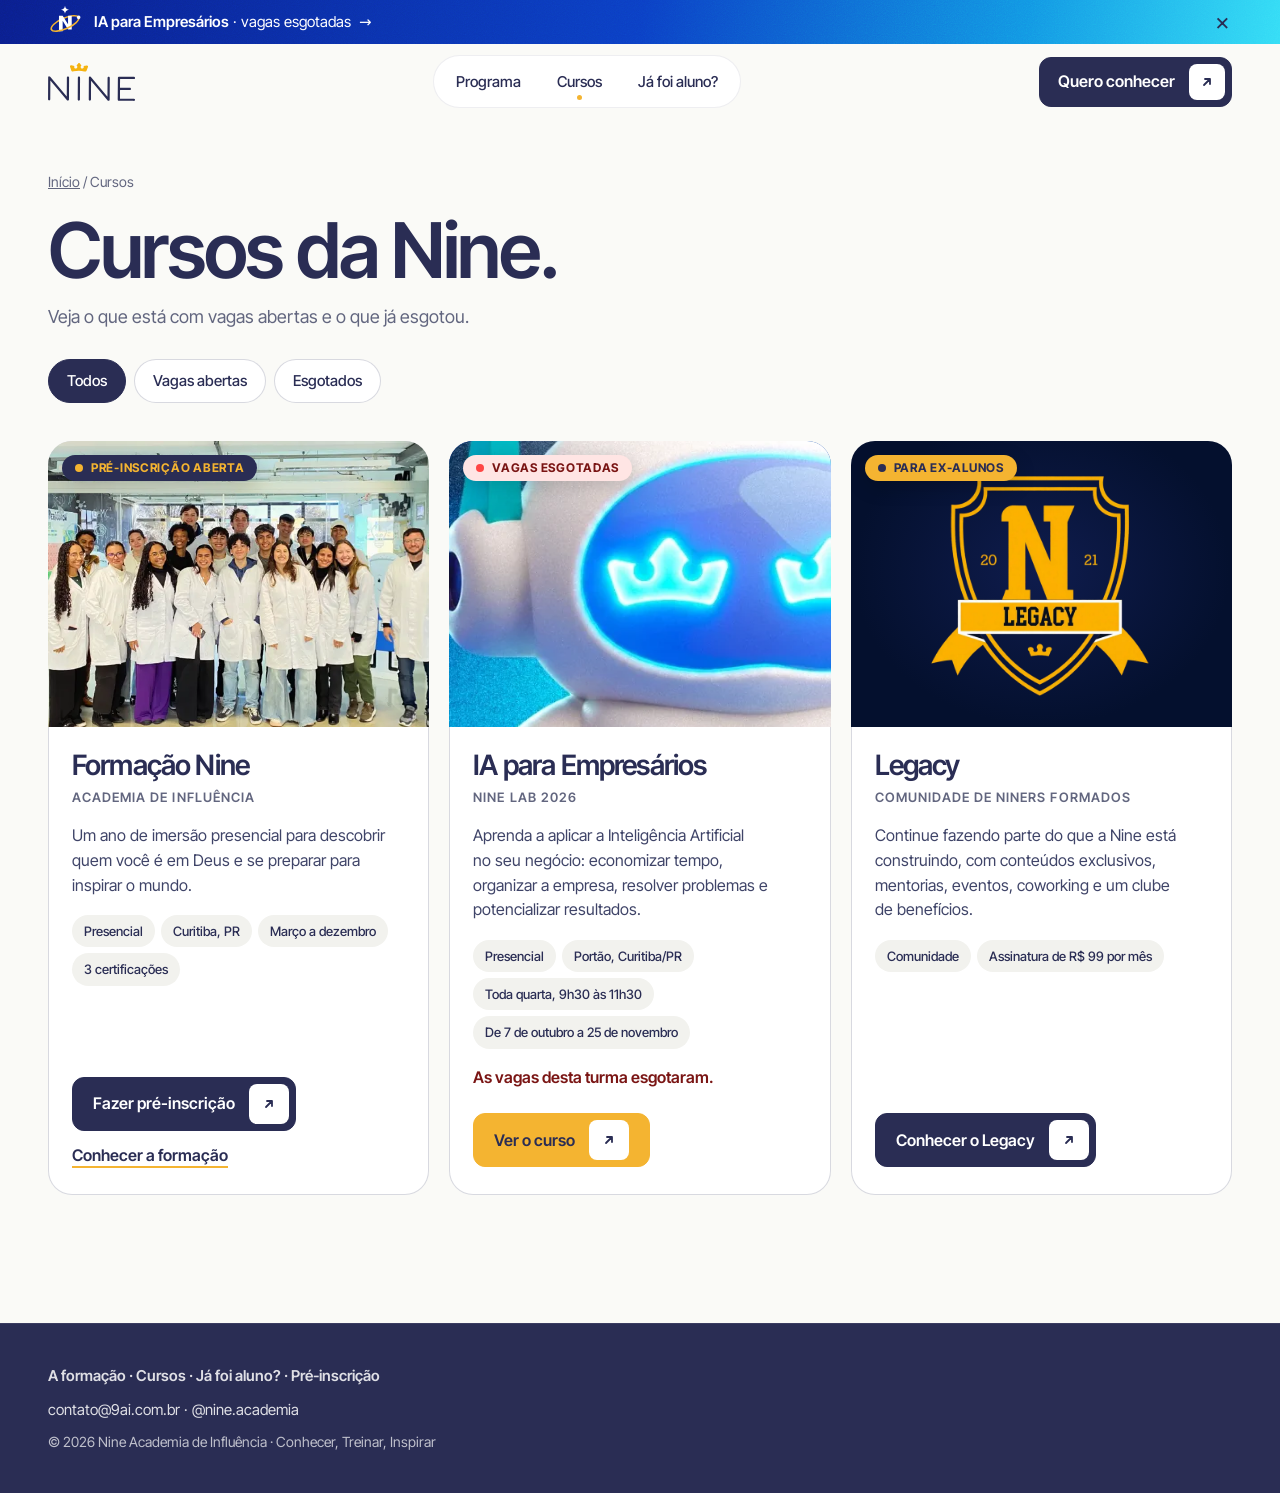
==== commit e9ab194b: "Formulário abre na hora numa janela, telefone fora do site, PDF de entrega sem notas - formulario.js" ====
--- a/cursos/index.html
+++ b/cursos/index.html
@@ -16,6 +16,7 @@
   <style id="css">:root{--navy:#2A2D54;--navy-90:#353862;--gold:#F4B431;--paper:#FAFAF7;--paper-2:#F2F2EE;--ink:#2A2D54;--ink-muted:#62667F;--line:rgba(42,45,84,.08);--green:#21CF8A;--coral:#FF4645;--violet:#8B3BEB;--blue:#1A2BFA;--lime:#BBEA00;--orange:#FF6A13;--ph:#DCDCE0;--ph-dark:#5E6175;--font:"Inter Tight",system-ui,-apple-system,"Segoe UI",sans-serif;--fs-mega:clamp(5rem,18vw,20rem);--fs-h1:clamp(2.75rem,6vw,5.5rem);--fs-h2:clamp(2rem,4vw,3.5rem);--fs-h3:clamp(1.25rem,2vw,1.75rem);--fs-body:clamp(1rem,1.1vw,1.125rem);--fs-label:.8125rem;--max:1440px;--gutter:24px;--margin:clamp(16px,4vw,48px);--r-card:24px;--r-btn:12px;--r-pill:999px;--r-arc:999px 999px 24px 24px;--space:clamp(96px,14vw,200px);--nav-h:76px}@font-face{font-family:"Inter Tight";font-style:normal;font-weight:400 700;font-display:swap;src:url("/assets/fonts/inter-tight-latin.woff2") format("woff2")}*,*::before,*::after{box-sizing:border-box}*{margin:0}html{scroll-behavior:smooth;scroll-padding-top:var(--nav-h);overflow-y:scroll;-webkit-text-size-adjust:100%}body{font-family:var(--font);font-size:var(--fs-body);line-height:1.55;color:var(--ink);background:var(--paper);-webkit-font-smoothing:antialiased;overflow-x:clip}img,video,svg{display:block;max-width:100%}ul,ol{list-style:none;padding:0}a{color:inherit}button,input,select,textarea{font:inherit;color:inherit}h1,h2,h3,h4{font-weight:600;letter-spacing:-0.03em;line-height:1;text-wrap:balance}h1{font-size:var(--fs-h1);line-height:.98}h2{font-size:var(--fs-h2);line-height:1.02}h3{font-size:var(--fs-h3);line-height:1.1;letter-spacing:-0.02em}p{text-wrap:pretty}[hidden]{display:none !important}:focus-visible{outline:2px solid var(--navy);outline-offset:3px;border-radius:4px}:focus:not(:focus-visible){outline:none}.aplicar :focus-visible,.footer :focus-visible,.menu :focus-visible,.cta-band :focus-visible{outline-color:var(--gold)}@media (prefers-reduced-motion:reduce){html{scroll-behavior:auto}*,*::before,*::after{transition-duration:.01ms !important;animation-duration:.01ms !important}}.sr-only{position:absolute;width:1px;height:1px;padding:0;margin:-1px;overflow:hidden;clip-path:inset(50%);white-space:nowrap;border:0}.a11y-bar a{position:absolute;left:16px;top:-100px;z-index:100;background:var(--navy);color:#fff;padding:12px 16px;border-radius:var(--r-btn)}.a11y-bar a:focus{top:16px}.noscript{padding:12px 16px;background:var(--navy);color:#fff;text-align:center}.crown{display:inline-block;aspect-ratio:214 / 101;background:url("/assets/logo/crown.png") center / contain no-repeat}.container{width:100%;max-width:var(--max);margin-inline:auto;padding-inline:var(--margin)}.grid-12{display:grid;grid-template-columns:repeat(12,minmax(0,1fr));column-gap:var(--gutter)}main{position:relative;z-index:1}.section{padding-block:calc(var(--space) / 2)}.section-head{margin-bottom:clamp(40px,6vw,80px)}.section-head h2{max-width:16ch}.hero,.section{position:relative;overflow-x:clip}.wm-mark{position:absolute;z-index:-1;pointer-events:none;user-select:none}.wm-mark--crown{opacity:.08}.wm-mark--nine::before{content:"NINE"}.wm-mark--nine{font-size:clamp(8rem,26vw,26rem);font-weight:700;letter-spacing:-0.05em;line-height:.8;color:var(--navy);opacity:.04;white-space:nowrap}@media (max-width:767px){.wm-mark--crown{max-width:120px}}.label{font-size:var(--fs-label);font-weight:600;letter-spacing:.08em;text-transform:uppercase;color:var(--ink-muted);line-height:1.3}.label + h1,.label + h2{margin-top:20px}.lead{font-size:clamp(1.0625rem,1.4vw,1.3125rem);line-height:1.5;color:var(--ink-muted)}.muted{color:var(--ink-muted)}.tbc{color:var(--ink-muted);font-size:.875rem;font-weight:500}.tbc--dark{color:rgba(255,255,255,.6)}.tbc-note{margin-top:16px;font-size:.875rem;color:var(--ink-muted)}.ph{position:relative;display:grid;place-items:center;overflow:hidden;aspect-ratio:var(--ar,auto);background:var(--ph);color:#6E7183;border-radius:var(--r-card);font-size:.75rem;font-weight:600;letter-spacing:.06em;text-transform:uppercase;text-align:center}.ph>span{padding:12px;max-width:26ch}.ph--dark{background:var(--ph-dark);color:rgba(255,255,255,.7)}.photo{position:relative;overflow:hidden;aspect-ratio:var(--ar,auto);background:var(--paper-2);border-radius:var(--r-card)}.photo img,.photo video{position:absolute;inset:0;width:100%;height:100%;object-fit:cover}html:has(dialog[open]){overflow:hidden}.btn{display:inline-flex;align-items:center;gap:14px;min-height:52px;padding:6px 6px 6px 20px;background:var(--navy);color:#fff;border:1px solid var(--navy);border-radius:var(--r-btn);font-weight:600;font-size:1rem;text-decoration:none;cursor:pointer;transition:background-color .2s,color .2s}.btn:hover{background:var(--navy-90)}.btn__icon{display:grid;place-items:center;width:40px;height:40px;border-radius:8px;background:#fff;color:var(--navy)}.btn__icon svg{width:16px;height:16px;fill:none;stroke:currentColor;stroke-width:1.8;stroke-linecap:round;stroke-linejoin:round}.btn--ghost{background:var(--gold);color:var(--navy);border-color:var(--gold);padding-right:20px}.btn--ghost:hover{background:#FEC34F;border-color:#FEC34F}.btn--light{background:#fff;color:var(--navy);border-color:#fff}.btn--light:hover{background:var(--paper-2)}.btn--light .btn__icon{background:var(--navy);color:#fff}.btn--gold{background:var(--gold);color:var(--navy);border-color:var(--gold)}.btn--gold:hover{background:#FEC34F}.btn--gold .btn__icon{background:var(--navy);color:var(--gold)}.btn:disabled{opacity:.5;cursor:not-allowed}.btn-row{display:flex;flex-wrap:wrap;gap:12px}.wm{display:inline-flex;align-items:flex-end;font-weight:700;letter-spacing:-0.02em;line-height:1}.wm__i{position:relative}.wm__i .crown{position:absolute;left:50%;bottom:100%;width:.5em;transform:translate(-50%,-.02em)}.top{position:fixed;inset:0 0 auto;z-index:50;transition:transform .45s cubic-bezier(.2,.7,.2,1)}.top.is-compact{transform:translateY(calc(var(--bar-h) * -1))}.top.is-hidden{transform:translateY(-100%)}.nav{height:var(--nav-h);display:flex;align-items:center;background:var(--paper);border-bottom:1px solid transparent;transition:background-color .3s,border-color .3s}.top.is-compact .nav{background:rgba(250,250,247,.72);backdrop-filter:blur(12px);-webkit-backdrop-filter:blur(12px);border-bottom:1px solid var(--line)}.nav__inner{display:flex;align-items:center;justify-content:space-between;gap:16px}.logo{display:block;line-height:0;text-decoration:none;color:var(--navy);border-radius:6px}.logo__svg{display:block;height:38px;width:auto}.nav__pill{position:relative;background:#fff;border:1px solid var(--line);border-radius:var(--r-pill);padding:4px}.nav__pill ul{display:flex}.nav__pill a{display:block;padding:10px 18px;border-radius:var(--r-pill);font-size:.9375rem;font-weight:500;text-decoration:none;color:var(--navy)}.nav__pill a:hover{background:var(--paper-2)}.nav__pill a{position:relative}.nav__pill a[aria-current]::after{content:"";position:absolute;left:50%;bottom:3px;width:5px;height:5px;margin-left:-2.5px;border-radius:50%;background:var(--gold)}.nav__cta{min-height:48px;padding-left:18px}.nav__cta .btn__icon{width:36px;height:36px}.nav__burger{display:none;width:48px;height:48px;border-radius:var(--r-btn);background:var(--navy);border:0;cursor:pointer;place-content:center;gap:6px}.nav__burger span[aria-hidden]{display:block;width:20px;height:2px;background:#fff;border-radius:2px}.menu{position:fixed;inset:0;z-index:60;background:var(--navy);color:#fff;display:flex;flex-direction:column;justify-content:center;padding:var(--margin)}.menu__close{position:absolute;top:14px;right:var(--margin);width:48px;height:48px;background:transparent;border:1px solid rgba(255,255,255,.25);border-radius:var(--r-btn);color:#fff;font-size:1.75rem;line-height:1;cursor:pointer}.menu a{display:block;padding:8px 0;font-size:clamp(2.25rem,10vw,3.5rem);font-weight:600;letter-spacing:-0.03em;text-decoration:none}.menu .menu__apply{color:var(--gold)}@media (max-width:1023px){.nav__pill,.nav__cta{display:none}.nav__burger{display:grid}}.hero{padding-top:calc(var(--bar-h) + var(--nav-h) + 8px)}.hero__card{position:relative;height:calc(88vh - var(--bar-h));min-height:520px;max-height:960px;border-radius:var(--r-card);overflow:hidden;isolation:isolate;color:#fff}.hero__media{position:absolute;inset:-12% 0 0;display:flex;background:var(--navy)}.hero__media video{flex:1 1 0;min-width:0;height:100%;object-fit:cover}@media (max-width:767px){.hero__media video + video{display:none}}.hero__card::after{content:"";position:absolute;inset:0;z-index:2;pointer-events:none;background:linear-gradient(to top,rgba(42,45,84,.94) 0%,rgba(42,45,84,.82) 24%,rgba(42,45,84,0) 58%)}.hero__wordmark{position:absolute;left:50%;top:46%;z-index:1;transform:translate(calc(-50% - .025em),-50%);font-size:clamp(6rem,50vw,48rem);font-weight:700;letter-spacing:-0.05em;line-height:.8;color:rgba(255,255,255,.7);white-space:nowrap;pointer-events:none}.hero__wordmark>span{display:block}.hero__wordmark>span::before{content:"NINE"}.hero__bar{position:absolute;inset:auto 0 0;z-index:3;display:flex;flex-wrap:wrap;align-items:end;justify-content:space-between;gap:24px 40px;padding:clamp(20px,3vw,40px)}.hero__what{max-width:34ch;font-size:clamp(1.125rem,1.7vw,1.5rem);font-weight:500;line-height:1.25;letter-spacing:-0.015em}.hero__what .label{display:block;margin-bottom:10px;color:#fff}.hero__go{display:flex;flex-wrap:wrap;align-items:center;gap:12px 24px}.hero__more{color:#fff;font-weight:600;text-underline-offset:5px;text-decoration-thickness:2px;text-decoration-color:var(--gold)}.hero__card :focus-visible{outline-color:var(--gold)}.hero__text{margin-top:clamp(40px,6vw,80px);row-gap:32px;align-items:end}.hero__head{grid-column:1 / span 7}.hero__side{grid-column:9 / span 4;display:grid;gap:28px}@media (max-width:1023px){.hero__head,.hero__side{grid-column:1 / -1}.hero__card{height:min(88svh,82vw)}}@media (max-width:767px){.hero__card{height:76svh;min-height:500px}.hero__card::after{background:linear-gradient(to top,rgba(42,45,84,.95) 0%,rgba(42,45,84,.88) 46%,rgba(42,45,84,0) 82%)}.hero__wordmark{top:30%}}.manifesto .grid-12{row-gap:32px}.manifesto__aside{grid-column:1 / span 3;display:grid;gap:32px;align-content:start}.manifesto__face{max-width:220px}.manifesto__text{grid-column:4 / -1;font-size:clamp(1.75rem,3.6vw,3.25rem);font-weight:500;line-height:1.12;letter-spacing:-0.025em;color:var(--navy)}@media (max-width:1023px){.manifesto__aside,.manifesto__text{grid-column:1 / -1}.manifesto__aside{grid-template-columns:auto 1fr;align-items:end;gap:16px}.manifesto__aside .label{order:2;padding-bottom:10px;border-bottom:1px solid var(--line-strong)}.manifesto__face{order:1;width:96px}}.zoom{position:relative;display:grid;grid-template-columns:repeat(3,1fr);grid-template-rows:repeat(3,1fr);gap:12px;height:calc(100svh - var(--nav-h) - 32px);min-height:560px;max-height:960px}.zoom__ring{display:contents}.zoom__item,.zoom__center{border-radius:16px}.zoom__item:nth-child(-n+3){grid-row:1}.zoom__item:nth-child(4){grid-area:2 / 1}.zoom__item:nth-child(5){grid-area:2 / 3}.zoom__item:nth-child(n+6){grid-row:3}.zoom__center{grid-area:2 / 2;position:relative;overflow:hidden;background:var(--navy);color:#fff;display:grid;place-items:center}.zoom__center video,.zoom__still{position:absolute;inset:0;width:100%;height:100%;object-fit:cover}.zoom__still{display:none}@media (max-width:1023px){.zoom__center video{display:none}.zoom__still{display:block}.zoom .zoom__center::after{background:linear-gradient(to bottom,rgba(42,45,84,.62),rgba(42,45,84,.5))}}.zoom__center::after{content:"";position:absolute;inset:0;background:rgba(42,45,84,.35)}.zoom__phrase{position:relative;z-index:1;font-size:clamp(1.25rem,2.6vw,2.5rem);font-weight:600;letter-spacing:-0.03em;line-height:1;padding:16px;text-align:center}@media (max-width:1023px){.zoom:not(.is-pinned){display:block;height:auto;min-height:0;max-height:none}.zoom:not(.is-pinned) .zoom__center{aspect-ratio:4 / 5;max-height:80vh;width:100%}.zoom:not(.is-pinned) .zoom__item{aspect-ratio:4 / 3}.zoom:not(.is-pinned) .zoom__phrase{font-size:var(--fs-h1)}.zoom:not(.is-pinned) .zoom__ring{display:flex;gap:12px;margin-top:12px;overflow-x:auto;scroll-snap-type:x mandatory;scrollbar-width:none;margin-inline:calc(var(--margin) * -1);padding-inline:var(--margin);scroll-padding-inline:var(--margin)}.zoom:not(.is-pinned) .zoom__item{flex:0 0 62%;scroll-snap-align:start}}.mural{margin-top:var(--space)}.mural__head{row-gap:16px;align-items:end;margin-bottom:32px}.mural__title{grid-column:1 / span 6;font-size:var(--fs-h2)}.mural__sub{grid-column:8 / -1}.chips{display:flex;flex-wrap:wrap;gap:8px;margin-bottom:32px}.chip{min-height:44px;padding:8px 18px;border-radius:var(--r-pill);background:#fff;border:1px solid var(--line-strong);color:var(--navy);font-size:.9375rem;font-weight:500;cursor:pointer;transition:background-color .2s,color .2s,border-color .2s}.chip:hover{border-color:var(--navy)}.chip[aria-pressed="true"]{background:var(--navy);border-color:var(--navy);color:#fff}.masonry{columns:4;column-gap:16px}.masonry li{break-inside:avoid;margin-bottom:16px}.masonry figure{position:relative}.mural__open{display:block;width:100%;padding:0;border:0;background:var(--paper-2);border-radius:16px;overflow:hidden;cursor:zoom-in}.mural__open img{width:100%;height:auto;transition:transform .6s cubic-bezier(.2,.7,.2,1)}.masonry figcaption{margin-top:8px;font-size:.875rem;color:var(--ink-muted)}@media (hover:hover) and (pointer:fine){.masonry figcaption{position:absolute;left:8px;right:8px;bottom:8px;margin:0;padding:8px 12px;border-radius:10px;background:rgba(42,45,84,.82);color:#fff;opacity:0;transform:translateY(8px);transition:opacity .3s,transform .3s;pointer-events:none}.masonry figure:hover figcaption,.masonry figure:focus-within figcaption{opacity:1;transform:none}.masonry figure:hover img{transform:scale(1.05)}}.mural__more{display:flex;justify-content:center;margin-top:32px}@media (max-width:1023px){.masonry{columns:3}.mural__title,.mural__sub{grid-column:1 / -1}}@media (max-width:767px){.masonry{columns:2;column-gap:12px}.masonry li{margin-bottom:12px}.chips{flex-wrap:nowrap;overflow-x:auto;margin-inline:calc(var(--margin) * -1);padding-inline:var(--margin);scrollbar-width:none}.chip{flex:none}}.reels{margin-top:var(--space)}.reels__track{display:flex;align-items:center;gap:16px;overflow-x:auto;scroll-snap-type:x mandatory;scrollbar-width:none;margin-inline:calc(var(--margin) * -1);padding:8px var(--margin)}.reels__track li{flex:0 0 clamp(180px,17vw,240px);scroll-snap-align:center}.reels__track li.is-active{flex-basis:clamp(220px,21vw,300px)}.reels__track li{position:relative}video{background-color:var(--navy);background-size:cover;background-position:center;background-repeat:no-repeat}.reel{display:block;width:100%;aspect-ratio:9 / 16;object-fit:cover;border-radius:20px}.reels__track li::after{content:"";position:absolute;inset:0;border-radius:20px;background:var(--navy);opacity:.5;pointer-events:none;transition:opacity .4s}.reels__track li.is-active::after{opacity:0}.reel__pick{position:absolute;inset:0;border:0;background:none;border-radius:20px;cursor:pointer}.reels__track li.is-active .reel__pick{display:none}.reel__sound{position:absolute;right:12px;bottom:12px;width:44px;height:44px;border-radius:50%;border:0;background:rgba(42,45,84,.82);color:#fff;cursor:pointer;display:grid;place-items:center}.reel__sound svg{width:20px;height:20px;fill:none;stroke:currentColor;stroke-width:1.8;stroke-linecap:round;stroke-linejoin:round}.reel__sound .on,.reel__sound[aria-pressed="true"] .off{display:none}.reel__sound[aria-pressed="true"] .on{display:block}.reels__track li:not(.is-active) .reel__sound{display:none}.reels__more{margin-top:32px;text-align:center;font-size:var(--fs-h3);font-weight:500;letter-spacing:-0.02em}.reels__more a{font-weight:700;text-decoration-color:var(--gold);text-decoration-thickness:3px;text-underline-offset:6px}@media (min-width:1024px){.reels__track{overflow:visible}.reels__track li{flex:1 1 0}.reels__track li.is-active{flex:1.3 1 0}}@media (max-width:767px){.reels__track li{flex-basis:64%}.reels__track li.is-active{flex-basis:64%}}.cta-band{position:relative;background:var(--navy);color:#fff;overflow:hidden;isolation:isolate}.cta-band__bg{position:absolute;inset:0;z-index:-1;width:100%;height:100%;object-fit:cover;opacity:.22}.cta-band__inner{display:flex;flex-wrap:wrap;align-items:end;justify-content:space-between;gap:32px;padding-block:clamp(96px,12vw,180px)}.cta-band h2{font-size:var(--fs-h1);max-width:14ch}.numeros .grid-12{row-gap:40px}.numeros__aside{grid-column:1 / span 4;display:flex;flex-direction:column;gap:24px}.numeros__aside h2{max-width:12ch}.numeros__face{max-width:280px}.numeros__foot{margin-top:auto;display:grid;gap:28px;justify-items:start}.numeros__cards{grid-column:6 / -1;display:grid;grid-template-columns:1fr 1fr;gap:16px}.stat{display:flex;flex-direction:column;min-height:clamp(240px,24vw,320px);padding:clamp(20px,2.4vw,32px);background:var(--paper-2);border-radius:var(--r-card)}.stat__label{padding-bottom:16px;border-bottom:1px solid var(--line);font-size:1.25rem;font-weight:500;color:var(--ink-muted);letter-spacing:-0.01em}.stat__num{font-variant-numeric:tabular-nums;margin-top:auto;font-size:clamp(4rem,8vw,7rem);font-weight:600;letter-spacing:-0.05em;line-height:.9}.stat__note{margin-top:12px;font-size:.9375rem;color:var(--ink-muted)}.stat__num [data-count]{display:inline-block;min-width:2ch}.stat--navy{background:var(--navy);color:#fff}.stat--navy .stat__label{color:var(--gold);border-color:rgba(255,255,255,.12)}.stat--navy .stat__note{color:rgba(255,255,255,.7)}@media (max-width:1023px){.numeros__aside,.numeros__cards{grid-column:1 / -1}.numeros__face{max-width:240px}}@media (max-width:479px){.numeros__cards{gap:10px}.stat{min-height:200px;padding:18px}.stat__label{font-size:1rem}.stat__note{font-size:.875rem}}.pilar{display:grid;grid-template-columns:repeat(12,minmax(0,1fr));column-gap:var(--gutter);row-gap:48px;align-items:center;padding-block:clamp(48px,7vw,100px);border-top:1px solid var(--line)}.pilar__text{grid-column:1 / span 6}.pilar__media{grid-column:8 / -1}.pilar__num{font-size:clamp(4rem,9vw,8rem);font-weight:600;letter-spacing:-0.05em;line-height:.85;color:var(--navy)}.pilar h3{margin-top:24px;font-size:var(--fs-h2);line-height:1.02;letter-spacing:-0.03em}.pilar__quote{margin-top:20px;font-size:var(--fs-h3);line-height:1.3;color:var(--ink-muted);max-width:30ch}.pilar__bar{display:block;width:64px;height:4px;margin-top:32px;border-radius:4px;background:var(--accent)}.pilar__items{margin-top:32px;display:grid;grid-template-columns:repeat(3,1fr);gap:12px}.pilar__items li{padding:20px;background:var(--paper-2);border-radius:16px;border-top:3px solid var(--accent)}.pilar__items h4{font-size:1.0625rem;letter-spacing:-0.01em;line-height:1.2}.pilar__items p{margin-top:8px;font-size:.9375rem;line-height:1.45;color:var(--ink-muted)}.pilar__media{position:relative;max-width:480px;width:100%;margin-inline:auto}.arc{aspect-ratio:3 / 5;border-radius:var(--r-arc);overflow:hidden;background:var(--paper-2)}.arc img{width:100%;height:100%;object-fit:cover}.brush{position:absolute;inset:0;overflow:visible;pointer-events:none}.brush path{fill:none;stroke:var(--accent);stroke-width:12;stroke-linecap:round;stroke-linejoin:round}@media (max-width:1199px){.pilar__items{grid-template-columns:1fr}}@media (max-width:1023px){.pilar__text,.pilar__media{grid-column:1 / -1}.pilar__media{order:-1}.pilar__media{max-width:400px;width:calc(100% - 24px);margin-inline:12px 0}}.faq .grid-12{row-gap:40px}.faq__head{grid-column:1 / span 4;display:grid;gap:20px;align-content:start}.faq__face{max-width:200px;margin-top:12px}.faq__list{grid-column:6 / -1;border-top:1px solid rgba(42,45,84,.14)}.faq details{border-bottom:1px solid rgba(42,45,84,.14);overflow:hidden}.faq summary{display:flex;justify-content:space-between;align-items:center;gap:24px;padding:24px 0;font-size:clamp(1.0625rem,1.5vw,1.375rem);font-weight:600;letter-spacing:-0.015em;line-height:1.25;cursor:pointer;list-style:none}.faq summary::-webkit-details-marker{display:none}.faq summary:focus-visible{outline-offset:-4px;border-radius:12px}.faq details[open] summary{padding-bottom:12px}.faq summary::after{content:"+";flex:none;display:grid;place-items:center;width:36px;height:36px;border-radius:50%;border:1px solid rgba(42,45,84,.2);font-weight:400;font-size:1.25rem}.faq details[open] summary::after{content:"−";background:var(--navy);color:#fff;border-color:var(--navy)}.faq details p{padding:0 48px 28px 0;line-height:1.6}@media (max-width:1023px){.faq__head,.faq__list{grid-column:1 / -1}.faq__face{display:none}}.aplicar{position:relative;z-index:1;background:var(--navy);color:#fff;padding-block:var(--space)}.aplicar .grid-12{row-gap:48px}.aplicar__head{grid-column:1 / span 5;align-self:start}.aplicar__crown{display:block;width:72px;margin-bottom:28px}.aplicar h2{font-size:var(--fs-h1);max-width:10ch}.aplicar .lead{margin-top:24px;color:rgba(255,255,255,.78);max-width:36ch}.aplicar .tbc{display:block;margin-top:12px}.footer{position:relative;z-index:1;background:var(--navy);color:#fff;overflow:hidden;border-top:1px solid rgba(255,255,255,.08)}.footer__cols{display:grid;grid-template-columns:1.2fr 1fr 1.4fr 1fr;gap:40px 32px;padding-top:72px}.footer__title{font-size:var(--fs-label);font-weight:600;letter-spacing:.08em;text-transform:uppercase;color:var(--gold);margin-bottom:16px}.footer li + li{margin-top:8px}.footer a{text-decoration:none;color:rgba(255,255,255,.85)}.footer a:hover{color:#fff;text-decoration:underline}.footer__copy{margin-top:64px;font-size:.875rem;color:rgba(255,255,255,.6)}.footer__wm{display:flex;justify-content:center;margin:72px 0 0;padding:0;line-height:0;color:#fff}.footer__wm svg{display:block;width:clamp(260px,56vw,820px);height:auto}@media (max-width:767px){.footer__wm svg{width:min(80vw,340px)}}@media (max-width:767px){.footer__cols{grid-template-columns:1fr 1fr}}html.lenis,html.lenis body{height:auto}html.lenis.lenis-smooth{scroll-behavior:auto !important}.lenis.lenis-smooth [data-lenis-prevent]{overscroll-behavior:contain}.lenis.lenis-stopped{overflow:clip}.pilares.is-pinned .pilares__stage{position:relative;height:100svh}.pilares.is-pinned .pilar{position:absolute;inset:0;border-top:0;padding-block:32px}.pilares.is-pinned .pilar__text{position:relative;padding-left:40px}.pilares.is-pinned .pilar__num{font-size:clamp(3.5rem,6vw,6rem)}.pilares.is-pinned .pilar h3{margin-top:16px}.pilares.is-pinned .pilar__bar{position:absolute;left:0;top:0;width:4px;height:100%;margin:0;background:var(--line);overflow:hidden}.pilares.is-pinned .pilar__bar::after{content:"";position:absolute;inset:0;background:var(--accent);transform:scaleY(var(--p,0));transform-origin:top}.pilares.is-pinned .pilar__items{grid-template-columns:repeat(3,1fr)}.pilares.is-pinned .pilar__items li{padding:16px}.pilares.is-pinned .pilar__media{max-width:min(440px,calc((100svh - 64px) * .6))}.cursor{position:fixed;left:0;top:0;z-index:95;pointer-events:none;width:72px;height:72px;margin:-36px 0 0 -36px;border-radius:50%;background:#fff;mix-blend-mode:difference;display:grid;place-items:center}.cursor span{font-size:.875rem;font-weight:600;color:#000;opacity:0}.lightbox{width:100%;height:100%;max-width:none;max-height:none;margin:0;padding:0;border:0;background:rgba(25,27,53,.96);color:#fff;overscroll-behavior:contain}.lightbox::backdrop{background:rgba(25,27,53,.6)}.lightbox[open]{display:grid;place-items:center}.lightbox__fig{display:grid;gap:12px;justify-items:center;padding:72px 16px 32px;touch-action:pan-y}.lightbox__fig img{max-width:min(92vw,1200px);max-height:78vh;width:auto;height:auto;border-radius:12px}.lightbox__fig figcaption{font-size:.9375rem;color:rgba(255,255,255,.8);text-align:center}.lightbox__btn{position:absolute;width:52px;height:52px;border-radius:50%;border:1px solid rgba(255,255,255,.25);background:rgba(255,255,255,.08);color:#fff;font-size:1.375rem;cursor:pointer}.lightbox__btn:hover{background:rgba(255,255,255,.16)}.lightbox__btn:focus-visible{outline:2px solid var(--gold);outline-offset:3px}.lightbox__close{top:16px;right:16px;font-size:1.75rem}.lightbox__prev,.lightbox__next{top:50%;transform:translateY(-50%)}.lightbox__prev{left:16px}.lightbox__next{right:16px}@media (max-width:767px){.lightbox__prev,.lightbox__next{top:auto;bottom:16px;transform:none}}.cta-float{position:fixed;right:24px;bottom:24px;z-index:40;display:inline-flex;align-items:center;gap:6px;min-height:52px;padding:12px 22px;background:var(--navy);color:#fff;border-radius:var(--r-pill);text-decoration:none;font-size:.9375rem;box-shadow:0 12px 32px rgba(42,45,84,.25),inset 0 0 0 1px rgba(255,255,255,.22);opacity:0;visibility:hidden;transform:translateY(16px);transition:opacity .3s,transform .3s,visibility .3s}.cta-float strong{color:var(--gold);font-weight:600}.cta-float span{color:rgba(255,255,255,.85)}.cta-float.is-on{opacity:1;visibility:visible;transform:none}.cta-float:focus-visible{outline-color:var(--gold)}@media (max-width:767px){.cta-float{left:0;right:0;bottom:0;justify-content:center;border-radius:0;padding-bottom:16px}}.zoom.is-pinned{height:100svh;max-height:none;padding-block:16px}.zoom.is-pinned::before{content:"";position:absolute;top:0;bottom:0;left:calc(50% - 50vw);right:calc(50% - 50vw);background:var(--navy);opacity:var(--bg,0);pointer-events:none}.zoom.is-pinned .zoom__center{grid-area:auto;position:absolute;top:0;bottom:0;left:50%;width:auto;aspect-ratio:9 / 16;transform:translateX(-50%);border-radius:0;background:none}.zoom.is-pinned .zoom__center::after{display:none}.zoom.is-pinned .zoom__center video{filter:brightness(.72)}.zoom.is-pinned .zoom__still{filter:brightness(.52) saturate(.95)}.zoom.is-pinned .zoom__center{overflow:visible}.zoom.is-pinned .zoom__phrase{position:absolute;top:0;bottom:0;left:50%;width:min(100vw,1200px);margin:0 0 0 calc(min(100vw,1200px) / -2);display:grid;align-content:center;font-size:clamp(3rem,min(10vw,14svh),12rem);letter-spacing:-0.05em;text-shadow:0 4px 40px rgba(42,45,84,.5)}:root{--bar-h:44px;--ia-a:#0A1E8C;--ia-b:#0B3FC4;--ia-c:#1296E3;--ia-d:#35DDF6;--on-navy:rgba(255,255,255,.82);--line-strong:rgba(42,45,84,.18);--tint-green:#DCF6EA;--tint-coral:#FFE5E4;--tint-violet:#ECE3FD;--violet-light:#B692FF}html.no-bar{--bar-h:0px}.acc-green{--accent:var(--green);--tint:var(--tint-green)}.acc-coral{--accent:var(--coral);--tint:var(--tint-coral)}.acc-violet{--accent:var(--violet);--tint:var(--tint-violet)}.acc-gold{--accent:var(--gold)}.ar-45{--ar:4/5}.ar-11{--ar:1/1}.ar-43{--ar:4/3}.ar-169{--ar:16/9}.ar-34{--ar:3/4}.wm-a{bottom:-40px;right:2%;width:200px;transform:rotate(-12deg)}.wm-b{bottom:4%;left:6%;width:150px;transform:rotate(10deg)}.wm-c{top:0;right:-6vw;transform:rotate(3deg)}.wm-d{top:2%;right:-8vw;transform:rotate(-3deg)}.wm-e{top:6%;left:44%;width:160px;transform:rotate(12deg)}.wm-f{bottom:-2%;left:-5vw;transform:rotate(-4deg)}.wm-g{top:38%;left:34%;width:170px;transform:rotate(-8deg)}.section--navy{background:var(--navy);color:#fff;isolation:isolate}.section--navy .label{color:var(--gold)}.section--navy .lead{color:var(--on-navy)}.section--navy :focus-visible{outline-color:var(--gold)}.section--tint{background:var(--paper-2);isolation:isolate}.section-head--split{display:grid;grid-template-columns:repeat(12,minmax(0,1fr));column-gap:var(--gutter);row-gap:20px;align-items:end}.section-head--split>div{grid-column:1 / span 7}.section-head--split>.lead{grid-column:9 / -1}.section-head--split h2{max-width:15ch}@media (max-width:1023px){.section-head--split>div,.section-head--split>.lead{grid-column:1 / -1}}.textlink{font-weight:600;text-decoration-color:var(--gold);text-decoration-thickness:2px;text-underline-offset:5px}.textlink:hover{text-decoration-thickness:3px}.ia-bar{position:relative;height:var(--bar-h);overflow:hidden;isolation:isolate;color:#fff;background:linear-gradient(100deg,var(--ia-a) 0%,var(--ia-b) 50%,var(--ia-c) 80%,var(--ia-d) 100%)}.ia-bar::before{content:"";position:absolute;inset:0;z-index:-1;opacity:.22;mix-blend-mode:overlay;pointer-events:none;background:url("data:image/svg+xml,%3Csvg xmlns='http://www.w3.org/2000/svg' width='160' height='160'%3E%3Cfilter id='n'%3E%3CfeTurbulence type='fractalNoise' baseFrequency='.9' numOctaves='2' stitchTiles='stitch'/%3E%3C/filter%3E%3Crect width='160' height='160' filter='url(%23n)'/%3E%3C/svg%3E")}.ia-bar__inner{height:100%;display:flex;align-items:center;gap:4px}.ia-bar__link{flex:1;min-width:0;height:100%;display:flex;align-items:center;gap:12px;color:#fff;text-decoration:none;font-size:.9375rem}.ia-bar__link:focus-visible{outline-color:#fff;outline-offset:-3px}.ia-mark{flex:none;width:34px;height:34px;overflow:visible}.ia-mark .orbit{fill:none;stroke:var(--gold);stroke-width:2.2;stroke-linecap:round}.ia-mark .star{transform-box:fill-box;transform-origin:center;animation:ia-twinkle 3.2s ease-in-out infinite}@keyframes ia-twinkle{0%,100%{transform:scale(1);opacity:1}50%{transform:scale(.55) rotate(45deg);opacity:.7}}.ia-bar__text{min-width:0;white-space:nowrap;overflow:hidden;text-overflow:ellipsis}.ia-bar__text strong{font-weight:600}.ia-bar__link:hover .ia-bar__text strong{text-decoration:underline;text-underline-offset:4px}.ia-bar__go{display:inline-block;margin-left:4px;transition:transform .2s}.ia-bar__link:hover .ia-bar__go{transform:translateX(3px)}.ia-bar__close{flex:none;width:44px;height:44px;margin-right:-12px;border:0;background:none;color:var(--navy);font-size:1.5rem;line-height:1;cursor:pointer;border-radius:50%}.ia-bar__close:focus-visible{outline-offset:-6px}@media (max-width:899px){.ia-bar{background:linear-gradient(100deg,var(--ia-a) 0%,var(--ia-b) 62%,var(--ia-c) 88%,var(--ia-d) 100%)}.ia-bar__link{font-size:.875rem;gap:10px}}@media (max-width:479px){.ia-mark{width:30px;height:30px}}@media (max-width:359px){.ia-bar__extra{display:none}}.ficha{margin-top:clamp(40px,5vw,72px);display:grid;grid-template-columns:repeat(4,minmax(0,1fr));border-top:1px solid var(--line-strong)}.ficha>div{padding:20px 24px 0 0}.ficha>div + div{padding-left:24px;border-left:1px solid var(--line-strong)}.ficha dt{font-size:var(--fs-label);font-weight:600;letter-spacing:.08em;text-transform:uppercase;color:var(--ink-muted)}.ficha dd{margin:8px 0 0;font-size:clamp(1.0625rem,1.5vw,1.375rem);font-weight:600;letter-spacing:-0.02em;line-height:1.2}.ficha dd small{display:block;margin-top:4px;font-size:.9375rem;font-weight:400;letter-spacing:0;color:var(--ink-muted)}@media (max-width:899px){.ficha{grid-template-columns:1fr 1fr}.ficha>div{padding:18px 16px 18px 0}.ficha>div + div{padding-left:0;border-left:0}.ficha>div:nth-child(even){padding-left:16px;border-left:1px solid var(--line-strong)}.ficha>div:nth-child(n+3){border-top:1px solid var(--line-strong)}}.numeros__aside p.lead{max-width:44ch}.numeros__aside .btn{margin-top:4px}.pilares__lead{margin-top:20px;max-width:52ch}.grade__tabs{display:grid;grid-template-columns:repeat(3,minmax(0,1fr));gap:12px}.grade__tab{position:relative;display:grid;gap:6px;align-content:start;text-align:left;padding:24px 22px 22px;overflow:hidden;background:#fff;color:var(--navy);border:1px solid var(--line-strong);border-radius:20px;cursor:pointer;transition:background-color .25s,color .25s,border-color .25s}.grade__tab::before{content:"";position:absolute;left:22px;right:22px;top:0;height:4px;border-radius:0 0 4px 4px;background:var(--accent)}.grade__tab:hover{border-color:var(--navy)}.grade__n{font-size:var(--fs-label);font-weight:600;letter-spacing:.08em;text-transform:uppercase;color:var(--ink-muted)}.grade__name{font-size:var(--fs-h3);font-weight:600;letter-spacing:-0.02em;line-height:1.1}.grade__count{font-size:.9375rem;color:var(--ink-muted)}.grade__tab[aria-selected="true"]{background:var(--navy);border-color:var(--navy);color:#fff}.grade__tab[aria-selected="true"] :is(.grade__n,.grade__count){color:var(--on-navy)}.grade__panel{margin-top:12px;padding:clamp(24px,3.6vw,56px);background:#fff;border-radius:var(--r-card);box-shadow:inset 0 0 0 1px var(--line-strong)}.grade__panel.is-active{animation:grade-in .45s cubic-bezier(.2,.7,.2,1)}@keyframes grade-in{from{opacity:0;transform:translateY(12px)}}.grade__cols{display:grid;grid-template-columns:repeat(12,minmax(0,1fr));gap:40px var(--gutter)}.grade__block{grid-column:span 6}.grade__block--wide{grid-column:1 / -1}.grade__block--7{grid-column:span 7}.grade__block--5{grid-column:span 5}.grade__block>h3{font-size:clamp(1.25rem,1.8vw,1.5rem)}.grade__block>h3 small{margin-left:8px;font-size:.9375rem;font-weight:500;letter-spacing:0;color:var(--ink-muted)}.grade__block>p{margin-top:10px;color:var(--ink-muted);max-width:62ch}.mods{margin-top:20px;counter-reset:m;columns:2;column-gap:32px}.mods li{counter-increment:m;break-inside:avoid;display:flex;gap:14px;align-items:baseline;padding:11px 0;border-top:1px solid var(--line);font-weight:500;line-height:1.3}.mods li::before{content:counter(m,decimal-leading-zero);flex:none;font-size:.8125rem;font-weight:600;font-variant-numeric:tabular-nums;color:var(--ink-muted)}.mods--1{columns:1}.mods li small{display:block;margin-top:4px;font-size:.9375rem;font-weight:400;color:var(--ink-muted);line-height:1.45}.tags{margin-top:20px;display:flex;flex-wrap:wrap;gap:8px}.tags li{padding:8px 14px;border-radius:var(--r-pill);background:var(--tint,var(--paper-2));font-size:.9375rem;font-weight:500}.steps3{margin-top:20px;display:grid;grid-template-columns:repeat(3,minmax(0,1fr));gap:12px}.step{padding:20px;border-radius:16px;background:var(--paper-2);border-top:3px solid var(--accent)}.step__when{font-size:var(--fs-label);font-weight:600;letter-spacing:.08em;text-transform:uppercase;color:var(--ink-muted)}.step h4{margin-top:10px;font-size:1.1875rem;letter-spacing:-0.015em}.step p:not(.step__when){margin-top:8px;font-size:.9375rem;line-height:1.5;color:var(--ink-muted)}.areas{display:grid;grid-template-columns:repeat(2,minmax(0,1fr));gap:40px var(--gutter)}.areas__cat>h3{display:flex;align-items:center;gap:10px;font-size:var(--fs-label);font-weight:600;letter-spacing:.08em;text-transform:uppercase;color:var(--ink-muted)}.areas__cat>h3::before{content:"";width:10px;height:10px;border-radius:50%;background:var(--accent)}.area{margin-top:16px;padding-top:16px;border-top:1px solid var(--line)}.area h4{font-size:1.25rem;letter-spacing:-0.02em}.area p{margin-top:6px;font-size:.9375rem;line-height:1.5;color:var(--ink-muted)}.grade__cta{margin-top:40px;display:flex;flex-wrap:wrap;align-items:center;justify-content:space-between;gap:20px 32px;padding:clamp(20px,2.4vw,32px);border-radius:var(--r-card);background:var(--paper-2)}.grade__cta p{font-size:var(--fs-h3);font-weight:600;letter-spacing:-0.02em;line-height:1.15;max-width:26ch}@media (max-width:1023px){.grade__block,.grade__block--7,.grade__block--5{grid-column:1 / -1}.steps3{grid-template-columns:1fr}}@media (max-width:767px){.grade__tabs{grid-template-columns:1fr;gap:8px}.grade__tab{grid-template-columns:auto 1fr auto;align-items:baseline;gap:12px;padding:18px 18px 16px;border-radius:16px}.grade__tab::before{left:0;right:auto;top:0;bottom:0;width:4px;height:auto;border-radius:0}.grade__name{font-size:1.125rem}.grade__count{font-size:.875rem}.mods{columns:1}.areas{grid-template-columns:1fr}}.doors{display:flex;gap:10px;height:clamp(520px,46vw,640px)}.door{position:relative;flex:1 1 0;min-width:0;overflow:hidden;isolation:isolate;display:flex;flex-direction:column;padding:24px;color:#fff;background:var(--navy);border-radius:var(--r-card);cursor:pointer;outline-offset:3px;transition:flex-grow .7s cubic-bezier(.2,.7,.2,1),background-color .4s,color .3s}.door__img{position:absolute;z-index:-1;top:0;right:0;bottom:0;width:100%;border-radius:var(--r-card);background:var(--navy);transition:width .7s cubic-bezier(.2,.7,.2,1),top .7s,right .7s,bottom .7s,border-radius .7s}.door__img::after{content:"";position:absolute;inset:0;background:linear-gradient(to bottom,rgba(42,45,84,.92) 0%,rgba(42,45,84,.66) 26%,rgba(42,45,84,.66) 55%,rgba(42,45,84,.9) 100%);transition:opacity .5s}.door__when{display:flex;flex-wrap:wrap;gap:2px 10px;font-size:var(--fs-label);font-weight:600;letter-spacing:.08em;text-transform:uppercase}.door__when span{color:var(--gold)}.door h3{margin-top:auto;font-size:clamp(1.375rem,2vw,1.75rem);letter-spacing:-0.02em;white-space:nowrap;writing-mode:vertical-rl;transform:rotate(180deg)}.door__body{position:absolute;width:1px;height:1px;overflow:hidden;clip-path:inset(50%)}@media (min-width:1024px){.door.is-open{flex-grow:4.4;cursor:default;background:#fff;color:var(--navy);box-shadow:inset 0 0 0 1px var(--line-strong);padding:32px calc(42% + 32px) 32px 32px}.door.is-open .door__img{top:12px;right:12px;bottom:12px;width:42%;border-radius:16px}.door.is-open .door__img::after{opacity:0}.door.is-open .door__when{color:var(--ink-muted)}.door.is-open .door__when span{color:var(--navy)}.door.is-open h3{margin-top:auto;font-size:var(--fs-h2);line-height:1;letter-spacing:-0.03em;white-space:normal;writing-mode:horizontal-tb;transform:none}.door.is-open .door__body{position:static;width:auto;height:auto;overflow:visible;clip-path:none;margin-top:20px;display:grid;gap:20px;animation:door-in .6s .2s both cubic-bezier(.2,.7,.2,1)}.door__body p{max-width:40ch;color:var(--ink-muted);font-size:1.0625rem}.door__list{display:flex;flex-wrap:wrap;gap:8px}.door__list li{padding:7px 12px;border-radius:var(--r-pill);background:var(--paper-2);font-size:.875rem;font-weight:500}}@keyframes door-in{from{opacity:0;transform:translateY(16px)}}.doors__note{margin-top:24px;display:flex;flex-wrap:wrap;align-items:baseline;gap:6px 16px;font-size:.9375rem;color:var(--ink-muted)}@media (max-width:1023px){.doors{height:auto;overflow-x:auto;scroll-snap-type:x mandatory;scrollbar-width:none;margin-inline:calc(var(--margin) * -1);padding-inline:var(--margin);scroll-padding-inline:var(--margin);gap:12px}.door{flex:0 0 min(82%,360px);scroll-snap-align:start;padding:0 0 24px;background:#fff;color:var(--navy);box-shadow:inset 0 0 0 1px var(--line-strong);cursor:default}.door__img{position:relative;z-index:0;width:100%;aspect-ratio:4 / 5;border-radius:var(--r-card) var(--r-card) 0 0;order:-1}.door__img::after{display:none}.door__when{margin:20px 20px 0;color:var(--ink-muted)}.door__when span{color:var(--navy)}.door h3{margin:10px 20px 0;font-size:1.75rem;white-space:normal;writing-mode:horizontal-tb;transform:none}.door__body{position:static;width:auto;height:auto;overflow:visible;clip-path:none;margin:12px 20px 0;display:grid;gap:16px}.door__body p{color:var(--ink-muted)}.door__list{display:flex;flex-wrap:wrap;gap:6px}.door__list li{padding:6px 10px;border-radius:var(--r-pill);background:var(--paper-2);font-size:.8125rem;font-weight:500}}.ano{padding-block:0}.ano__stage{display:grid;grid-template-columns:repeat(12,minmax(0,1fr));column-gap:var(--gutter);row-gap:40px;align-items:center;padding-block:calc(var(--space) / 2)}.ano__side{grid-column:1 / span 4;display:grid;gap:28px;align-content:start}.ano__side h2{max-width:11ch}.ano__chart{grid-column:6 / -1}.ano__grid{--label:190px;position:relative;display:grid;grid-template-columns:var(--label) repeat(10,minmax(0,1fr));grid-template-rows:repeat(7,auto);row-gap:20px;align-items:center}.ano__months{display:grid;grid-template-columns:subgrid;grid-column:1 / -1;margin-bottom:10px}.ano__months button{position:relative;z-index:1;min-height:44px;padding:0;border:0;background:none;color:var(--on-navy);cursor:pointer;font-size:.8125rem;font-weight:600;letter-spacing:.06em;text-transform:uppercase;border-radius:10px;transition:color .25s}.ano__months button:first-child{grid-column:2}.ano__months button[aria-pressed="true"]{color:var(--navy)}.ano__months abbr{text-decoration:none}.ano__cursor{grid-column:2;grid-row:1 / -1;align-self:stretch;pointer-events:none;border-radius:12px;background:linear-gradient(to bottom,var(--gold) 0,var(--gold) 44px,rgba(244,180,49,.16) 44px,rgba(244,180,49,.04) 100%);transform:translateX(calc(var(--pos,0) * 100%));transition:transform .5s cubic-bezier(.2,.7,.2,1)}.ano.is-scrub .ano__cursor{transition:none}.track{display:grid;grid-template-columns:subgrid;grid-column:1 / -1;align-items:center;min-height:36px}.track__name{grid-column:1;padding-right:16px;font-weight:600;font-size:.9375rem;line-height:1.2;letter-spacing:-0.005em}.track__name small{display:block;font-size:.8125rem;font-weight:400;color:var(--on-navy)}.bar{position:relative;z-index:1;height:34px;border-radius:10px;overflow:hidden;background:rgba(255,255,255,.12);display:grid;place-items:center;font-size:.8125rem;font-weight:700;color:#17192E}.bar::before{content:"";position:absolute;inset:0;z-index:-1;background:var(--accent);transform:scaleX(var(--f,1));transform-origin:left}.ano__tracks{display:contents}.ano__months{grid-row:1}.track:nth-child(1){grid-row:2}.track:nth-child(2){grid-row:3}.track:nth-child(3){grid-row:4}.track:nth-child(4){grid-row:5}.track:nth-child(5){grid-row:6}.track:nth-child(6){grid-row:7}.ano .acc-violet{--accent:var(--violet-light)}.bar span{opacity:var(--f,1);font-size:.875rem}.dot{position:relative;z-index:1;justify-self:center;display:grid;justify-items:center;gap:6px;text-align:center;font-size:.75rem;font-weight:600;line-height:1.15;color:#fff}.dot::before{content:"";width:14px;height:14px;border-radius:50%;background:var(--gold);box-shadow:0 0 0 4px rgba(244,180,49,.22);opacity:calc(.3 + var(--f,1) * .7)}.dot--mark::before{border-radius:3px;transform:rotate(45deg);background:#fff;box-shadow:0 0 0 4px rgba(255,255,255,.2)}.track--dots{align-items:start;padding-top:8px}.track--dots .track__name{padding-top:0}.g-1-9{grid-column:2 / 11}.g-1-5{grid-column:2 / 7}.g-6{grid-column:7}.g-7-9{grid-column:8 / 11}.g-1{grid-column:2}.g-3{grid-column:4}.g-5{grid-column:6}.g-7{grid-column:8}.g-9{grid-column:10}.g-10{grid-column:11}.ano__note{margin-top:28px;padding-left:var(--label);font-size:.875rem;color:var(--on-navy)}.ano__panel{position:relative;min-height:15.5em}.mes h3{font-size:clamp(1.375rem,2.2vw,2rem);line-height:1.08;letter-spacing:-0.025em;max-width:16ch}.mes__nome{display:flex;align-items:baseline;gap:12px;margin-bottom:14px;font-size:var(--fs-label);font-weight:600;letter-spacing:.08em;text-transform:uppercase;color:var(--gold)}.mes__nome b{font-size:clamp(3rem,5vw,4.5rem);font-weight:600;letter-spacing:-0.05em;line-height:.85;color:#fff;text-transform:none}.mes ul{margin-top:18px;display:grid;gap:10px}.mes li{position:relative;padding-left:20px;color:var(--on-navy);line-height:1.4}.mes li::before{content:"";position:absolute;left:0;top:.55em;width:8px;height:8px;border-radius:50%;background:var(--accent,var(--gold))}.mes li strong{color:#fff;font-weight:600}.mes li.acc-violet{--accent:var(--violet-light)}.ano.is-live .mes{display:none}.ano.is-live .mes.is-on{display:block;animation:grade-in .4s cubic-bezier(.2,.7,.2,1)}.ano:not(.is-live) .ano__panel{display:grid;gap:32px}.ano.is-pinned .ano__stage{height:100svh;min-height:640px;padding-block:24px}@media (max-width:1199px){.ano__side{grid-column:1 / span 4}.ano__chart{grid-column:5 / -1}.ano__grid{--label:150px}.dot{font-size:0;gap:0}}@media (max-width:1023px){.ano__side{display:contents}.ano__side>*,.ano__chart{grid-column:1 / -1}.ano__side h2{max-width:none}.ano__chart{order:2}.ano__panel{order:3}.ano__grid{--label:0px;row-gap:6px}.track{min-height:0;row-gap:6px;margin-top:10px}.track__name{grid-column:1 / -1;padding:0}.track__name small{display:inline;margin-left:6px}.bar{height:22px;grid-row:2}.dot{grid-row:2}.ano__months button{font-size:.75rem;letter-spacing:.02em}.ano__note{padding-left:0}.ano__panel{min-height:0}}.semana__legend{margin-bottom:24px}.chip i{display:inline-block;width:10px;height:10px;margin-right:8px;border-radius:50%;background:var(--accent,var(--ink-muted))}.chip--culto i{background:none;box-shadow:inset 0 0 0 2px var(--ink-muted)}.week{display:grid;grid-template-columns:64px repeat(7,minmax(0,1fr));column-gap:8px;row-gap:6px;grid-template-rows:auto 66px 66px 18px 56px 108px 62px 62px;padding:clamp(16px,2vw,28px);background:#fff;border-radius:var(--r-card);box-shadow:inset 0 0 0 1px var(--line-strong)}.week__hours,.day{grid-row:1 / -1;display:grid;grid-template-rows:subgrid}.week__hours span{align-self:start;padding-top:6px;font-size:.8125rem;font-weight:600;font-variant-numeric:tabular-nums;color:var(--ink-muted)}.day>h3{grid-row:1;padding-bottom:10px;font-size:var(--fs-label);font-weight:600;letter-spacing:.08em;text-transform:uppercase;color:var(--ink-muted)}.day>h3 b{display:block;margin-top:2px;font-size:1.125rem;letter-spacing:-0.01em;text-transform:none;color:var(--navy)}.day ul{display:contents}.ev{display:grid;align-content:start;gap:2px;padding:10px 12px;border-radius:12px;background:var(--tint,var(--paper-2));border-left:4px solid var(--accent,var(--ink-muted));font-weight:600;font-size:.9375rem;line-height:1.2;letter-spacing:-0.005em;transition:opacity .3s}.ev__t{font-size:.75rem;font-weight:600;letter-spacing:.02em;color:#4A4F6B;font-variant-numeric:tabular-nums}.ev--culto{background:var(--paper);border-left:0;box-shadow:inset 0 0 0 1.5px var(--line-strong)}.r1{grid-row:2}.r2{grid-row:3}.r1-2{grid-row:2 / 4}.r3{grid-row:5}.r4{grid-row:6}.r3-4{grid-row:5 / 7}.r5{grid-row:7}.r6{grid-row:8}.h1{grid-row:2}.h2{grid-row:3}.h3{grid-row:5}.h4{grid-row:6}.h5{grid-row:7}.h6{grid-row:8}.semana[data-on="id"] .ev:not(.ev--id),.semana[data-on="hab"] .ev:not(.ev--hab),.semana[data-on="mundo"] .ev:not(.ev--mundo),.semana[data-on="culto"] .ev:not(.ev--culto){opacity:.22}.semana__sum{margin-top:24px;display:grid;grid-template-columns:repeat(3,minmax(0,1fr));gap:12px}.semana__sum li{padding:20px;border-radius:16px;background:var(--paper-2)}.section--tint .semana__sum li{background:#fff}.semana__sum h3{font-size:1.125rem;letter-spacing:-0.015em}.semana__sum p{margin-top:6px;font-size:.9375rem;color:var(--ink-muted)}@media (max-width:1099px){.week{display:grid;grid-template-columns:1fr 1fr;grid-template-rows:none;gap:12px;padding:0;background:none;box-shadow:none}.week__hours{display:none}.day{grid-row:auto;display:block;padding:16px;background:#fff;border-radius:16px;box-shadow:inset 0 0 0 1px var(--line-strong)}.day>h3{display:flex;align-items:baseline;gap:8px}.day>h3 b{order:-1;margin:0}.day ul{display:grid;gap:6px}.ev{grid-template-columns:6.2em 1fr;align-items:baseline;gap:8px}.ev__t{font-size:.8125rem}.semana__sum{grid-template-columns:1fr}}@media (max-width:599px){.week{grid-template-columns:1fr}}.certs .grid-12{row-gap:48px;align-items:start}.certs__head{grid-column:1 / span 5;display:grid;gap:24px;align-content:start}.certs__head h2{max-width:12ch}.certs__photo{max-width:340px;border-radius:var(--r-arc)}.certs__body{grid-column:7 / -1}.cert{display:grid;grid-template-columns:56px 1fr;gap:6px 20px;align-items:start;padding:28px 0;border-top:1px solid var(--line-strong)}.cert:last-child{border-bottom:1px solid var(--line-strong)}.cert__n{grid-row:span 2;display:grid;place-items:center;width:56px;height:56px;border-radius:50%;background:var(--navy);color:var(--gold);font-weight:600;font-size:1.125rem;letter-spacing:-0.02em}.cert h3{font-size:clamp(1.25rem,2vw,1.75rem)}.cert p{color:var(--ink-muted);max-width:52ch}.regra{margin-top:40px;display:grid;grid-template-columns:repeat(3,minmax(0,1fr));gap:12px}.regra li{padding:20px;border-radius:16px;background:var(--paper-2)}.regra b{display:block;font-size:clamp(1.75rem,3vw,2.5rem);font-weight:600;letter-spacing:-0.04em;line-height:1}.regra span{display:block;margin-top:8px;font-size:.9375rem;color:var(--ink-muted);line-height:1.4}.regra__note{margin-top:16px;font-size:.9375rem;color:var(--ink-muted)}@media (max-width:1023px){.certs__head,.certs__body{grid-column:1 / -1}.certs__photo{max-width:220px}}@media (max-width:599px){.regra{grid-template-columns:1fr}.cert{grid-template-columns:44px 1fr;gap:6px 14px}.cert__n{width:44px;height:44px;font-size:1rem}}.quotes{display:grid;grid-template-columns:repeat(3,minmax(0,1fr));gap:16px;align-items:stretch}.quote{display:flex;flex-direction:column;gap:32px;padding:clamp(24px,2.6vw,36px);border-radius:var(--r-card);background:#fff;box-shadow:inset 0 0 0 1px var(--line-strong)}.quote::before{content:"“";height:.5em;font-size:5rem;font-weight:700;line-height:1;color:var(--gold)}.quote blockquote{font-size:clamp(1.0625rem,1.3vw,1.1875rem);line-height:1.5}.quote footer{margin-top:auto;display:flex;align-items:center;gap:14px}.quote img{width:56px;height:56px;border-radius:50%;object-fit:cover}.quote cite{display:block;font-style:normal;font-weight:600;font-size:1.0625rem;letter-spacing:-0.01em}.quote footer span{font-size:.875rem;color:var(--ink-muted)}.quote--navy{background:var(--navy);color:#fff;box-shadow:none}.quote--navy footer span{color:var(--on-navy)}@media (max-width:1023px){.quotes{display:flex;overflow-x:auto;scroll-snap-type:x mandatory;scrollbar-width:none;margin-inline:calc(var(--margin) * -1);padding-inline:var(--margin);scroll-padding-inline:var(--margin)}.quote{flex:0 0 min(86%,420px);scroll-snap-align:start}}.places{display:grid;grid-template-columns:repeat(2,minmax(0,1fr));gap:16px}.place{display:grid;grid-template-columns:minmax(0,1fr) minmax(0,1fr);gap:24px;padding:12px;border-radius:var(--r-card);background:#fff;box-shadow:inset 0 0 0 1px var(--line-strong)}.place__img{border-radius:16px;min-height:260px}.place__text{padding:20px 20px 20px 0;display:flex;flex-direction:column;gap:12px}.place__text h3{font-size:clamp(1.25rem,1.8vw,1.625rem)}.place__text p{color:var(--ink-muted);font-size:.9375rem}.place address{margin-top:auto;padding-top:16px;border-top:1px solid var(--line);font-style:normal;font-size:.9375rem;line-height:1.45}@media (max-width:1199px){.place{grid-template-columns:1fr}.place__text{padding:8px 12px 16px}.place__img{min-height:0;aspect-ratio:16 / 10}}@media (max-width:767px){.places{grid-template-columns:1fr}}.faq details p{color:#3F4468;max-width:62ch}@media (max-width:767px){.faq details p{padding-right:0}}.faq details p + p{margin-top:-12px}.faq details a{color:var(--navy);font-weight:600;text-decoration-color:var(--gold);text-decoration-thickness:2px;text-underline-offset:4px}.porque{position:relative;z-index:1;background:var(--navy);color:#fff;padding-block:var(--space) 0;overflow:hidden}.porque .grid-12{align-items:center;row-gap:48px}.nove{grid-column:2 / span 4;position:relative;max-width:340px;width:100%;justify-self:center}.nove svg{overflow:visible;width:100%;height:auto}.nove path,.nove circle{fill:none;stroke-linecap:round;stroke-width:34}.nove .ring{stroke:var(--gold)}.nove .tail{stroke:#fff}.nove__tag{position:absolute;font-size:var(--fs-label);font-weight:600;letter-spacing:.08em;text-transform:uppercase;color:var(--on-navy)}.nove__tag--ceu{left:calc(100% - 12px);top:12%}.nove__tag--terra{left:-4px;bottom:-34px}.nove__tag::before{content:"";display:inline-block;vertical-align:middle;width:28px;height:1px;margin-right:10px;background:currentColor}.porque__text{grid-column:7 / -1;display:grid;gap:24px}.porque__text h2{max-width:14ch}.porque__text p{color:var(--on-navy);max-width:50ch;font-size:clamp(1.0625rem,1.3vw,1.25rem)}.porque blockquote{padding-left:20px;border-left:3px solid var(--gold);font-size:clamp(1.25rem,2vw,1.75rem);font-weight:500;line-height:1.25;letter-spacing:-0.02em;max-width:26ch}.porque blockquote cite{display:block;margin-top:10px;font-size:.9375rem;font-style:normal;font-weight:400;letter-spacing:0;color:var(--on-navy)}.porque :focus-visible{outline-color:var(--gold)}@media (max-width:1023px){.nove{grid-column:1 / -1;max-width:200px;justify-self:start;margin-bottom:24px}.nove__tag--ceu{top:14%}.porque__text{grid-column:1 / -1}}.aplicar{padding-block:var(--space)}.aplicar__contact{margin-top:40px;display:grid;gap:14px;padding-top:28px;border-top:1px solid rgba(255,255,255,.2)}.aplicar__contact dt{font-size:var(--fs-label);font-weight:600;letter-spacing:.08em;text-transform:uppercase;color:var(--gold)}.aplicar__contact dd{margin:4px 0 0}.aplicar__contact a{color:#fff;text-underline-offset:4px}.footer address{font-style:normal;color:rgba(255,255,255,.85);font-size:.9375rem;line-height:1.5}.footer address + address{margin-top:14px}.footer address b{display:block;color:#fff;font-weight:600}.footer__copy{color:rgba(255,255,255,.7)}@media (max-width:1023px){.footer__cols{grid-template-columns:1fr 1fr}}@media (max-width:599px){.footer__cols{grid-template-columns:1fr;gap:32px}}@media (prefers-reduced-motion:reduce){.ia-mark .star{animation:none}.door,.door__img,.ano__cursor{transition:none}}.no-bar .ia-bar{display:none}.btn--lg{min-height:60px;font-size:1.0625rem;margin-top:28px}.btn--lg .btn__icon{width:46px;height:46px}.aplicar__card{grid-column:7 / -1;align-self:start;padding:clamp(24px,3.2vw,44px);border-radius:var(--r-card);background:var(--navy-90);box-shadow:inset 0 0 0 1px rgba(255,255,255,.14)}.aplicar__card .label{color:var(--gold)}.passos{list-style:none;padding:0;margin:14px 0 0;counter-reset:p}.passos li{counter-increment:p;display:grid;grid-template-columns:32px 1fr;column-gap:16px;padding:18px 0;border-top:1px solid rgba(255,255,255,.18)}.passos li::before{content:counter(p);grid-row:span 2;display:grid;place-items:center;width:32px;height:32px;border-radius:50%;background:var(--gold);color:var(--navy);font-weight:700;font-size:.9375rem}.passos b{font-size:1.125rem;font-weight:600;letter-spacing:-0.015em;line-height:1.25}.passos span{margin-top:2px;font-size:.9375rem;color:var(--on-navy);line-height:1.45}.passos--claro li{border-top-color:var(--line-strong)}.passos--claro li:last-child{border-bottom:1px solid var(--line-strong)}.passos--claro li::before{background:var(--navy);color:var(--gold)}.passos--claro span{color:var(--muted)}@media (max-width:1023px){.aplicar__card{grid-column:1 / -1}}.fnav{padding-block:14px;border-bottom:1px solid var(--line);background:var(--paper)}.fnav__inner{display:flex;align-items:center;justify-content:space-between;gap:16px}.fnav__back{font-weight:600;font-size:.9375rem;text-decoration-color:var(--gold);text-decoration-thickness:2px;text-underline-offset:5px}.fform{position:relative;overflow-x:clip;padding-block:calc(var(--bar-h) + var(--nav-h) + clamp(28px,5vw,64px)) clamp(64px,9vw,120px)}.fform__grid{display:grid;grid-template-columns:repeat(12,minmax(0,1fr));column-gap:var(--gutter);row-gap:24px;align-items:start}.fform__intro{grid-column:1 / span 5;position:sticky;top:24px}.fform__intro h1{margin-top:16px;max-width:9ch}.fform__intro .lead{margin-top:20px;max-width:40ch}.fform__intro .passos{margin-top:28px}.fform__contato{margin-top:28px}.fform__contato dt{font-size:var(--fs-label);font-weight:600;letter-spacing:.08em;text-transform:uppercase;color:var(--muted)}.fform__contato dd{margin:6px 0 0}.fform__contato a,.fform__alt a{font-weight:600;text-decoration-color:var(--gold);text-decoration-thickness:2px;text-underline-offset:4px}.fform__card{position:relative;grid-column:7 / -1;overflow:hidden;border-radius:var(--r-card);background:#EEEEEE;box-shadow:inset 0 0 0 1px var(--line-strong)}.fform__loading{position:absolute;inset:56px 0 auto;text-align:center;font-weight:500;color:var(--muted)}.fform__frame{position:relative;display:block;width:100%;height:1320px;border:0}.fform__alt{grid-column:7 / -1;font-size:.9375rem;color:var(--muted)}.footer--min{padding-block:40px}.footer__min{display:grid;gap:10px;font-size:.9375rem;color:rgba(255,255,255,.85)}.footer__min .footer__copy{margin:0}@media (max-width:1023px){.fform__intro,.fform__card,.fform__alt{grid-column:1 / -1}.fform__intro{position:static}.fform__intro h1{max-width:none}}@media (max-width:599px){.fform__frame{height:1420px}}.ia{position:relative;isolation:isolate;overflow:hidden;color:#fff;padding-block:clamp(72px,10vw,150px);background:linear-gradient(105deg,#06176B 0%,#0A2A9E 42%,#0B3FC4 68%,#1296E3 100%)}.ia::before{content:"";position:absolute;inset:0;z-index:-1;opacity:.2;mix-blend-mode:overlay;pointer-events:none;background:url("data:image/svg+xml,%3Csvg xmlns='http://www.w3.org/2000/svg' width='160' height='160'%3E%3Cfilter id='n'%3E%3CfeTurbulence type='fractalNoise' baseFrequency='.9' numOctaves='2' stitchTiles='stitch'/%3E%3C/filter%3E%3Crect width='160' height='160' filter='url(%23n)'/%3E%3C/svg%3E")}.ia :focus-visible{outline-color:var(--gold)}.ia__grid{display:grid;grid-template-columns:minmax(0,1.2fr) minmax(0,.8fr);gap:clamp(32px,5vw,80px);align-items:center}.ia__tag{display:inline-flex;align-items:center;gap:10px;font-size:var(--fs-label);font-weight:600;letter-spacing:.08em;text-transform:uppercase}.ia__tag span{padding:3px 10px;border-radius:var(--r-pill);background:#fff;color:#0A1E8C;font-size:.6875rem;font-weight:700}.ia h2{margin-top:20px;font-size:var(--fs-h1);max-width:11ch}.ia__text>p{margin-top:18px;max-width:56ch;color:rgba(255,255,255,.92)}.ia__text>.ia__lead{margin-top:28px;font-size:clamp(1.125rem,1.5vw,1.375rem);line-height:1.45;color:#fff}.ia__topics{margin-top:28px;display:flex;flex-wrap:wrap;gap:8px}.ia__topics li{padding:9px 16px;border-radius:var(--r-pill);background:#fff;color:#0A1E8C;font-size:.9375rem;font-weight:600;letter-spacing:-0.005em}.ia__facts{margin-top:32px;display:grid;grid-template-columns:repeat(2,minmax(0,1fr));gap:0 28px;max-width:640px}.ia__facts>div{padding:14px 0;border-top:1px solid rgba(255,255,255,.28)}.ia__facts dt{font-size:var(--fs-label);font-weight:600;letter-spacing:.08em;text-transform:uppercase;color:var(--gold)}.ia__facts dd{margin:4px 0 0;font-size:1.0625rem;font-weight:500;line-height:1.35}.ia__facts small{display:block;margin-top:2px;font-size:.875rem;font-weight:400;color:rgba(255,255,255,.85)}.ia__text>.ia__close{margin-top:28px;max-width:30ch;font-size:var(--fs-h3);font-weight:600;letter-spacing:-0.02em;line-height:1.2;color:#fff}.ia .btn-row{margin-top:24px}.ia__text>.ia__help{margin-top:20px;font-size:.9375rem}.ia__help a{color:#fff;text-underline-offset:4px}.ia__media{max-width:400px;width:100%;margin-inline:auto;aspect-ratio:426 / 740;border-radius:var(--r-arc);overflow:hidden;box-shadow:0 30px 80px rgba(3,12,80,.45),0 0 0 1px rgba(255,255,255,.3)}.ia__media img{width:100%;height:100%;object-fit:cover}@media (max-width:899px){.ia{background:linear-gradient(172deg,#06176B 0%,#0A2A9E 55%,#0B3FC4 100%)}.ia__grid{grid-template-columns:1fr}.ia__media{max-width:300px;margin-inline:0}.ia__facts{grid-template-columns:1fr}}.equipe{overflow:hidden}.equipe__track{--meio:clamp(95px,8.5vw,120px);display:flex;gap:16px;padding:44px max(var(--margin),calc(50% - var(--meio))) 52px;overflow-x:auto;scroll-snap-type:x mandatory;scrollbar-width:none}.equipe__track::-webkit-scrollbar{display:none}.prof{flex:0 0 calc(var(--meio) * 2);scroll-snap-align:center;transform:scale(.92);transition:transform .5s cubic-bezier(.2,.7,.2,1)}.prof figure{position:relative;margin:0}.prof__ph{position:relative;display:grid;place-items:center;aspect-ratio:3 / 4;overflow:hidden;border-radius:22px;background:linear-gradient(160deg,var(--navy-90),var(--navy));transition:box-shadow .5s}.prof__mono{font-size:clamp(3.25rem,5vw,4.5rem);font-weight:600;letter-spacing:-0.05em;color:rgba(255,255,255,.55);transition:color .5s}.prof__ph img{width:100%;height:100%;object-fit:cover;filter:grayscale(1);transition:filter .5s}.prof figcaption{position:absolute;inset:auto 10px 10px;padding:10px 12px;border-radius:14px;background:rgba(42,45,84,.8);-webkit-backdrop-filter:blur(10px);backdrop-filter:blur(10px);border:1px solid rgba(255,255,255,.24);color:#fff;font-size:.9375rem;line-height:1.2}.prof figcaption b{font-weight:600;letter-spacing:-0.01em}.prof.is-center{transform:scale(1.07);z-index:1}.prof.is-center .prof__ph{box-shadow:0 26px 60px rgba(42,45,84,.3),0 0 0 3px var(--gold)}.prof.is-center .prof__mono{color:var(--gold)}.prof.is-center .prof__ph img{filter:none}@media (hover:hover){.prof:hover .prof__mono{color:var(--gold)}.prof:hover .prof__ph img{filter:none}}.equipe__nav{display:flex;justify-content:center;gap:12px}.equipe__btn{display:grid;place-items:center;width:52px;height:52px;border-radius:50%;border:1px solid var(--line-strong);background:#fff;color:var(--navy);font-size:1.25rem;cursor:pointer;transition:background-color .2s,color .2s,border-color .2s}.equipe__btn:hover{background:var(--navy);color:#fff;border-color:var(--navy)}@media (max-width:1023px){.zoom.is-pinned{gap:8px}.zoom.is-pinned .zoom__item,.zoom.is-pinned .zoom__center{border-radius:12px}}@media (prefers-reduced-motion:reduce){.prof,.prof__ph,.prof__mono,.prof__ph img{transition:none}}@media (max-width:1023px){.aplicar__head{grid-column:1 / -1}.aplicar h2{max-width:none}}.footer__links{font-weight:600}.tag{display:inline-flex;align-items:center;gap:8px;margin:0;padding:7px 13px;border-radius:var(--r-pill);font-size:.75rem;font-weight:700;letter-spacing:.06em;text-transform:uppercase;line-height:1}.tag i{flex:none;width:8px;height:8px;border-radius:50%;background:currentColor}.tag--aberto{background:var(--navy);color:var(--gold)}.tag--esgotado{background:#FFE5E4;color:#7A1514}.tag--esgotado i{background:var(--coral)}.tag--comunidade{background:var(--gold);color:var(--navy)}.crumbs{font-size:.875rem;color:var(--ink-muted)}.crumbs a{color:inherit}.crumbs--claro{color:rgba(255,255,255,.85)}.textlink--claro{color:#fff}.btn--off{background:rgba(255,255,255,.14);color:#fff;border-color:rgba(255,255,255,.45);cursor:default}.btn--off .btn__icon{font-size:1.25rem;font-weight:600}.pghead{padding-block:calc(var(--bar-h) + var(--nav-h) + clamp(28px,4vw,64px)) clamp(24px,3vw,40px)}.pghead h1{margin-top:20px}.pghead .lead{margin-top:16px;max-width:48ch}.pghead .chips{margin:28px 0 0}.cursos{padding-bottom:clamp(72px,10vw,140px)}.cursos__grid{display:grid;grid-template-columns:repeat(3,minmax(0,1fr));gap:20px}.curso{display:flex;flex-direction:column;overflow:hidden;border-radius:var(--r-card);background:#fff;box-shadow:inset 0 0 0 1px var(--line-strong)}.curso__img{position:relative;aspect-ratio:4 / 3;background:var(--navy);overflow:hidden}.curso__img img{width:100%;height:100%;object-fit:cover}.curso__img--ia{background:linear-gradient(160deg,#0A2A9E,#1296E3)}.curso__img--ia img{object-position:center 20%}.curso__img--legacy{background:radial-gradient(ellipse at 50% 45%,#0F1C4D 0%,#04102E 70%)}.curso__img--legacy img{object-fit:contain;padding:20px 0 14px}.curso__img .tag{position:absolute;top:14px;left:14px;box-shadow:0 6px 20px rgba(0,0,0,.18)}.curso__body{display:flex;flex-direction:column;flex:1;padding:24px 24px 28px}.curso h2{font-size:1.75rem;letter-spacing:-0.03em;line-height:1.05}.curso__sub{margin-top:6px;font-size:var(--fs-label);font-weight:600;letter-spacing:.08em;text-transform:uppercase;color:var(--ink-muted)}.curso__desc{margin-top:16px;color:#3F4468}.curso__meta{margin-top:18px;display:flex;flex-wrap:wrap;gap:6px}.curso__meta li{padding:6px 12px;border-radius:var(--r-pill);background:var(--paper-2);font-size:.8125rem;font-weight:500}.curso__aviso{margin-top:16px;font-weight:600;color:#7A1514}.curso__cta{margin-top:auto;padding-top:24px;display:flex;flex-wrap:wrap;align-items:center;gap:12px 20px}.cursos__vazio{margin-top:32px;font-weight:500;color:var(--ink-muted)}@media (max-width:1099px){.cursos__grid{grid-template-columns:repeat(2,minmax(0,1fr))}}@media (max-width:699px){.cursos__grid{grid-template-columns:1fr}}.ia--pagina{padding-top:calc(var(--bar-h) + var(--nav-h) + 24px)}.ia--pagina .container + .ia__grid{margin-top:clamp(28px,4vw,56px)}.ia h1{margin-top:20px;font-size:var(--fs-h1);max-width:11ch}.ia__tag{flex-wrap:wrap}.ia__esgotado{margin-top:32px;display:grid;gap:16px;justify-items:start;padding:24px;border-radius:20px;background:rgba(6,23,107,.55);box-shadow:inset 0 0 0 1px rgba(255,255,255,.28);max-width:560px}.ia__esgotado p{color:rgba(255,255,255,.92)}.ia__esgotado a:not(.textlink){color:#fff;text-underline-offset:4px}.lg-hero{position:relative;overflow:hidden;isolation:isolate;color:#fff;padding-block:calc(var(--bar-h) + var(--nav-h) + 24px) clamp(64px,8vw,120px);background:linear-gradient(160deg,#061030 0%,#0F1840 45%,var(--navy) 100%)}.lg-hero :focus-visible,.lg-contrib :focus-visible{outline-color:var(--gold)}.lg-hero__grid{display:grid;grid-template-columns:minmax(0,1.3fr) minmax(0,.7fr);gap:clamp(32px,6vw,96px);align-items:center;margin-top:clamp(24px,4vw,48px)}.lg-hero .tag{margin-top:8px}.lg-hero h1{margin-top:20px;font-size:clamp(4rem,11vw,9rem);letter-spacing:-0.04em;line-height:.9;color:var(--gold)}.lg-hero__sub{margin-top:24px;max-width:22ch;font-size:clamp(1.5rem,3vw,2.5rem);font-weight:600;letter-spacing:-0.025em;line-height:1.1}.lg-hero__lead{margin-top:20px;max-width:52ch;font-size:1.0625rem;color:rgba(255,255,255,.9)}.lg-hero__selo{margin-top:24px;display:flex;align-items:center;gap:12px;font-weight:600;color:var(--gold)}.lg-hero__selo .crown{width:36px;flex:none}.lg-hero .btn-row{margin-top:28px;align-items:center;gap:14px 24px}.lg-hero__media img{display:block;width:100%;max-width:440px;height:auto;margin-inline:auto;filter:drop-shadow(0 24px 50px rgba(0,0,0,.5)) drop-shadow(0 0 60px rgba(244,180,49,.22))}.lg-sobre .grid-12{row-gap:32px}.lg-sobre__head{grid-column:1 / span 5}.lg-sobre__head h2{margin-top:16px;max-width:14ch}.lg-sobre__body{grid-column:7 / -1;display:grid;gap:16px;font-size:1.125rem;max-width:62ch}.lg-sobre__fecho{font-size:var(--fs-h3);font-weight:600;letter-spacing:-0.02em}.lg-quote{margin:12px 0 0;display:flex;align-items:center;gap:20px;padding:24px 28px;border-radius:20px;background:var(--navy);color:#fff}.lg-quote .crown{width:52px;flex:none}.lg-quote p{font-size:1.375rem;font-weight:600;letter-spacing:-0.015em;line-height:1.25}.lgb__grid{display:grid;grid-template-columns:repeat(3,minmax(0,1fr));gap:16px}.lgb{display:flex;flex-direction:column;gap:10px;padding:28px 24px 26px;border-radius:20px;background:#fff;border-top:3px solid var(--gold);box-shadow:inset 0 0 0 1px var(--line-strong)}.lgb__n{font-size:.8125rem;font-weight:600;letter-spacing:.08em;color:var(--ink-muted)}.lgb h3{font-size:1.3125rem;letter-spacing:-0.02em}.lgb p{color:#3F4468;font-size:.9688rem}.lgb p.lgb__tags{margin-top:auto;padding-top:6px;font-weight:600;color:var(--navy);font-size:.9375rem}.lg-contrib{background:var(--navy);color:#fff;padding-block:clamp(72px,10vw,150px)}.lg-contrib__grid{display:grid;grid-template-columns:repeat(12,minmax(0,1fr));gap:40px var(--gutter);align-items:start}.lg-contrib__text{grid-column:1 / span 6;display:grid;gap:16px}.lg-contrib .label{color:var(--gold)}.lg-contrib h2{max-width:16ch}.lg-contrib__text p{color:var(--on-navy);max-width:52ch}.lg-preco{grid-column:8 / -1;padding:28px;border-radius:24px;background:var(--navy-90);box-shadow:inset 0 0 0 1px rgba(244,180,49,.55)}.lg-preco__nome{font-size:var(--fs-label);font-weight:600;letter-spacing:.08em;text-transform:uppercase;color:var(--gold)}.lg-preco__valor{margin-top:6px;font-size:clamp(4rem,7vw,6rem);font-weight:600;letter-spacing:-0.05em;line-height:1}.lg-preco__valor span{margin-right:6px;font-size:.4em;letter-spacing:0}.lg-preco__valor small{font-size:.3em;letter-spacing:0;font-weight:500;color:var(--on-navy)}.lg-preco__lbl{margin-top:20px;font-weight:600}.lg-preco__lista{margin-top:8px}.lg-preco__lista li{position:relative;padding:10px 0 10px 26px;border-top:1px solid rgba(255,255,255,.18)}.lg-preco__lista li::before{content:"";position:absolute;left:4px;top:1.05em;width:8px;height:8px;border-radius:50%;background:var(--gold)}.lg-contrib__nota{grid-column:1 / -1;display:flex;align-items:center;gap:18px;padding:22px 26px;border-radius:20px;box-shadow:inset 0 0 0 1px rgba(244,180,49,.55)}.lg-contrib__nota .crown{width:44px;flex:none}.lg-fecho__grid{display:grid;grid-template-columns:minmax(0,1.2fr) minmax(0,.8fr);gap:clamp(32px,6vw,80px);align-items:center}.lg-fecho h2{max-width:14ch}.lg-fecho__sub{margin-top:14px;font-size:var(--fs-h3);font-weight:600;letter-spacing:-0.02em}.lg-fecho__grid>div:first-child>p:not(.lg-fecho__sub){margin-top:16px;max-width:52ch}.lg-fecho__lista{margin-top:12px;display:grid;gap:4px;font-weight:600}.lg-fecho__legado{font-weight:600;color:var(--navy)}.lg-fecho__cta{padding:clamp(28px,4vw,44px);border-radius:var(--r-card);background:var(--navy);color:#fff}.lg-fecho__titulo{font-size:clamp(2.25rem,4vw,3.5rem);font-weight:600;letter-spacing:.02em;text-transform:uppercase;line-height:1;color:var(--gold)}.lg-fecho__cta>p:nth-child(2){margin-top:8px;font-size:1.125rem}.lg-fecho__nota{margin-top:22px;font-size:.9375rem;color:var(--on-navy)}.lg-fecho__nota a{color:#fff;text-underline-offset:4px}.lg-fecho__cta :focus-visible{outline-color:var(--gold)}@media (max-width:1023px){.lg-hero__grid,.lg-fecho__grid{grid-template-columns:1fr}.lg-hero__media{order:-1}.lg-hero__media img{max-width:240px;margin-inline:0}.lg-sobre__head,.lg-sobre__body,.lg-contrib__text,.lg-preco{grid-column:1 / -1}.lgb__grid{grid-template-columns:repeat(2,minmax(0,1fr))}}@media (max-width:599px){.lgb__grid{grid-template-columns:1fr}.lg-quote{flex-direction:column;align-items:flex-start}}.day-tabs,.ano__dica{display:none}.colapsa>summary{list-style:none}.colapsa>summary::-webkit-details-marker{display:none}@media (min-width:768px){.colapsa--lista>summary{display:none}.area.colapsa>summary{pointer-events:none}}.grade__short{display:none}@media (max-width:767px){.grade .section-head{margin-bottom:28px}.grade__tabs{grid-template-columns:repeat(3,minmax(0,1fr));gap:6px}.grade__tab{display:flex;flex-direction:column;align-items:center;gap:2px;padding:12px 4px 10px;text-align:center;border-radius:14px}.grade__tab::before{left:12px;right:12px;width:auto;height:3px;top:0;bottom:auto;border-radius:0 0 3px 3px}.grade__n{font-size:.6875rem;letter-spacing:.06em}.grade__name{position:absolute;width:1px;height:1px;overflow:hidden;clip-path:inset(50%);white-space:nowrap}.grade__short{display:block;font-size:1rem;font-weight:600;letter-spacing:-0.02em;line-height:1.2}.grade__count{font-size:.75rem}.grade__panel{margin-top:8px;padding:20px 18px 8px;border-radius:20px}.grade__cols{gap:28px}.grade__block>h3{display:flex;flex-wrap:wrap;align-items:baseline;gap:2px 8px}.grade__block>h3 small{margin-left:0}.grade__block>p{font-size:.9688rem}.colapsa--lista{margin-top:16px;border:1px solid var(--line-strong);border-radius:14px;background:var(--paper)}.colapsa--lista>summary{display:flex;align-items:center;justify-content:space-between;gap:12px;padding:14px 16px;min-height:52px;font-weight:600;cursor:pointer}.colapsa--lista>summary::after{content:"+";flex:none;display:grid;place-items:center;width:28px;height:28px;border-radius:50%;background:var(--gold);color:var(--navy);font-size:1.125rem;font-weight:500}.colapsa--lista[open]>summary::after{content:"−";background:var(--navy);color:#fff}.colapsa--lista .mods{margin:0;padding:0 16px 8px}.steps3{display:flex;gap:10px;overflow-x:auto;scroll-snap-type:x mandatory;scrollbar-width:none;margin-inline:-18px;padding:4px 18px 8px;scroll-padding-inline:18px}.steps3 .step{flex:0 0 82%;scroll-snap-align:center}.areas{gap:0}.areas__cat{padding:18px 0 6px;border-top:1px solid var(--line-strong)}.areas__cat:first-child{border-top:0;padding-top:4px}.area.colapsa{margin-top:10px;padding-top:0;border:1px solid var(--line-strong);border-radius:14px;background:var(--paper)}.area.colapsa>summary{display:flex;align-items:center;justify-content:space-between;gap:12px;padding:13px 16px;min-height:52px;cursor:pointer}.area.colapsa>summary::after{content:"+";flex:none;display:grid;place-items:center;width:28px;height:28px;border-radius:50%;background:var(--gold);color:var(--navy);font-size:1.125rem}.area.colapsa[open]>summary::after{content:"−";background:var(--navy);color:#fff}.area.colapsa>p{padding:0 16px 16px;margin-top:0}.grade__cta{margin-top:28px}}@media (max-width:1023px){.ano__side{display:contents}.ano__chart{display:contents}.ano__side>div:first-child{order:1}.ano__grid{order:2;grid-column:1 / -1;display:block}.ano__tracks,.ano__note,.ano__cursor{display:none}.ano__months{display:flex;gap:2px;justify-content:space-between;margin:0}.ano__months button{flex:1 1 0;min-width:0;min-height:44px;border-radius:12px;font-size:.75rem;letter-spacing:.02em;transition:background-color .25s,color .25s}.ano__months button:first-child{grid-column:auto}.ano__months button[aria-pressed="true"]{background:var(--gold);color:var(--navy)}.ano__dica{display:block;order:3;grid-column:1 / -1;margin-top:-24px;font-size:.875rem;color:var(--on-navy)}.ano__panel{order:4;grid-column:1 / -1;display:flex;gap:12px;overflow-x:auto;scroll-snap-type:x mandatory;scrollbar-width:none;min-height:0;margin-inline:calc(var(--margin) * -1);padding:4px var(--margin) 12px;scroll-padding-inline:var(--margin)}.ano.is-live .mes,.ano.is-live .mes.is-on{display:block;flex:0 0 min(86%,420px);scroll-snap-align:center;padding:22px 20px 24px;border-radius:20px;background:var(--navy-90);box-shadow:inset 0 0 0 1px rgba(255,255,255,.16);animation:none;transition:box-shadow .3s}.ano.is-live .mes.is-on{box-shadow:inset 0 0 0 2px var(--gold)}.mes h3{max-width:none;font-size:1.5rem}.ano__stage{row-gap:28px}}@media (max-width:1099px){.semana__legend{display:none}.day-tabs{display:flex;gap:6px;margin-bottom:14px}.day-tab{position:relative;flex:1 1 0;min-width:0;min-height:52px;padding:0;border-radius:14px;border:1px solid var(--line-strong);background:#fff;color:var(--navy);font:inherit;font-weight:600;font-size:.9375rem;cursor:pointer;transition:background-color .2s,color .2s}.day-tab[aria-pressed="true"]{background:var(--navy);border-color:var(--navy);color:#fff}.day-tab.is-today::after{content:"";position:absolute;left:50%;bottom:7px;width:5px;height:5px;margin-left:-2.5px;border-radius:50%;background:var(--gold)}.day-tab.is-today[aria-pressed="false"]::after{background:var(--navy)}.semana.is-days .week{grid-template-columns:1fr}.semana.is-days .day:not(.is-on){display:none}.semana.is-days .day.is-on{padding:18px 16px;animation:grade-in .35s cubic-bezier(.2,.7,.2,1)}.semana.is-days .ev{grid-template-columns:6.4em 1fr;padding:12px 14px}.semana.is-days .ev{grid-row:auto}.so-desktop{display:none}}@media (max-width:599px){.semana.is-days .day>h3 b{font-size:1.25rem}}</style>
   <script>try{sessionStorage.getItem("nine-ia")&&document.documentElement.classList.add("no-bar")}catch(e){}</script>
   <script src="/pagina.min.js" defer></script>
+  <script src="/formulario.min.js" defer></script>
 </head>
 <body class="page-form">
   <svg width="0" height="0" class="sr-only" aria-hidden="true" focusable="false"><symbol id="nine-logo" viewBox="0 0 115.6 50.4"><path fill="currentColor" fill-rule="evenodd" d="M55.51,50h0c.82,0,1.49-.66,1.49-1.47l.14-25.06,22.02,26.14c.12.14.26.25.41.33.22.13.47.2.74.2h0c.82,0,1.49-.66,1.49-1.47l.16-29c0-.82-.66-1.49-1.47-1.49h0c-.82,0-1.49.66-1.49,1.47l-.14,24.99-21.95-26.05c-.24-.29-.59-.47-.94-.52-.09-.02-.18-.03-.28-.03h0c-.82,0-1.49.66-1.49,1.47l-.16,29c0,.82.66,1.49,1.47,1.49M40.88,49.92h0c.82,0,1.49-.66,1.49-1.47l.16-29c0-.82-.66-1.49-1.47-1.49h0c-.82,0-1.49.66-1.49,1.47l-.16,29c0,.82.66,1.49,1.47,1.49ZM93.99,50.21h0s19.94.11,19.94.11c.82,0,1.49-.66,1.49-1.47h0c0-.82-.66-1.49-1.47-1.49l-18.46-.1.06-11.54h.01s13,.07,13,.07c.82,0,1.49-.66,1.49-1.47h0c0-.82-.66-1.49-1.47-1.49l-13-.07h-.01s.06-11.54.06-11.54l18.46.1c.82,0,1.49-.66,1.49-1.47h0c0-.82-.66-1.49-1.47-1.49l-19.94-.11h0s-.04,0-.04,0h-.04s-.04,0-.04,0h-.04s0,0,0,0h-.04s-.04,0-.04,0h0s-.05,0-.07.01h0s-.04,0-.04,0h0s-.04,0-.04,0h0s-.04,0-.04,0h0s-.03.01-.03.01h0s-.03.01-.03.01h0s-.03.01-.03.01h0s-.07.03-.1.04h0s-.03.02-.03.02h0s-.03.02-.03.02h0s-.03.02-.03.02h0s-.03.02-.03.02h0s-.06.04-.09.06h0s-.03.02-.03.02h0s-.03.02-.03.02h0s-.03.02-.03.02h0s-.03.02-.03.02h0s-.03.02-.03.02l-.03.02h0s-.03.02-.03.02h0s-.03.02-.03.02l-.02.03h0s-.02.03-.02.03h0s-.02.03-.02.03l-.02.03h0s-.02.03-.02.03h0s-.02.03-.02.03h0s-.02.03-.02.03h0s-.02.03-.02.03h0s-.04.06-.06.09h0s-.02.03-.02.03h0s-.02.03-.02.03h0s-.02.03-.02.03h0s-.02.03-.02.03h0s-.03.07-.04.1h0s-.01.03-.01.03h0s-.01.03-.01.03h0s-.01.03-.01.03h0s0,.04,0,.04h0s0,.04,0,.04h0s0,.04,0,.04h0s0,.05-.01.07h0s0,.04,0,.04v.04s0,0,0,0v.04s0,.04,0,.04v.04s0,.04,0,.04h0s-.16,29-.16,29h0s0,.04,0,.04v.04s0,.04,0,.04v.04s0,0,0,0v.04s0,.04,0,.04h0s0,.04,0,.04h0s0,.04,0,.04h0s0,.04,0,.04h0s0,.04,0,.04h0s0,.04,0,.04h0s.01.04.01.04h0s.01.03.01.03h0s.01.03.01.03h0s.01.03.01.03h0s.01.03.01.03h0s.01.03.01.03h0s.02.03.02.03h0s.02.03.02.03h0s.02.03.02.03h0s.02.03.02.03l.02.03h0s.02.03.02.03h0s.02.03.02.03h0s.02.03.02.03h0s.02.03.02.03h0s.02.03.02.03h0s.02.03.02.03h0s.02.03.02.03l.02.03h0s.02.03.02.03l.02.03.03.02h0s.03.02.03.02l.03.02.03.02.03.02.03.02.03.02.03.02.03.02h0s.03.02.03.02h0s.03.02.03.02h0s.03.02.03.02l.03.02.03.02.03.02h.03s0,.01,0,.01h.03s0,.01,0,.01h.03s.03.03.03.03h.03s.03.02.03.02h.04s.04.02.04.02h.04s.04.02.04.02h0s.04,0,.04,0h.04s.04,0,.04,0h.04s.04,0,.04,0h.04s.04,0,.04,0ZM1.52,49.69h0c.82,0,1.49-.66,1.49-1.47l.14-25.06,22.02,26.14c.12.14.26.25.41.33.22.13.47.2.74.2h0c.82,0,1.49-.66,1.49-1.47l.16-29c0-.82-.66-1.49-1.47-1.49h0c-.82,0-1.49.66-1.49,1.47l-.14,24.99L2.92,18.28c-.24-.29-.59-.47-.94-.52-.09-.02-.18-.03-.28-.03h0c-.82,0-1.49.66-1.49,1.47L.05,48.2c0,.82.66,1.49,1.47,1.49Z"/><path fill="#F5B310" fill-rule="evenodd" d="M30.84,9.46l-1.61-4.43c-.42-1.13.31-2.22,1.67-1.96l4.26.82c-.28.36-.45.8-.45,1.29,0,1.17.93,2.12,2.1,2.13s2.12-.93,2.13-2.1c0-.82-.46-1.54-1.15-1.89l2.27-2.79h0c.25-.31.62-.51,1.04-.53h0s.04,0,.04,0h.04s0,0,0,0c.42.03.79.23,1.04.54h0s2.24,2.82,2.24,2.82c-.69.35-1.16,1.06-1.17,1.88,0,1.17.93,2.12,2.1,2.13s2.12-.93,2.13-2.1c0-.49-.16-.94-.44-1.3l4.27-.78c1.37-.25,2.08.85,1.65,1.98l-1.66,4.42c-.79,1.96-1.23,2.03-3.3,1.52-2.23-.55-4.57-.85-6.97-.88-2.4,0-4.73.28-6.98.8-2.08.49-2.52.41-3.29-1.55"/></symbol></svg>
@@ -146,7 +147,7 @@
   <footer class="footer footer--min" id="rodape">
     <div class="container footer__min">
       <p class="footer__links"><a href="/">A formação</a> · <a href="/cursos/">Cursos</a> · <a href="/legacy/">Já foi aluno?</a> · <a href="/pre-inscricao/">Pré-inscrição</a></p>
-      <p><a href="mailto:contato@9ai.com.br">contato@9ai.com.br</a> · <a href="tel:+554133333363">(41) 3333-3363</a> · <a href="https://www.instagram.com/nine.academia/">@nine.academia</a></p>
+      <p><a href="mailto:contato@9ai.com.br">contato@9ai.com.br</a> · <a href="https://www.instagram.com/nine.academia/">@nine.academia</a></p>
       <p class="footer__copy">© <span data-year></span> Nine Academia de Influência · Conhecer, Treinar, Inspirar</p>
     </div>
   </footer>
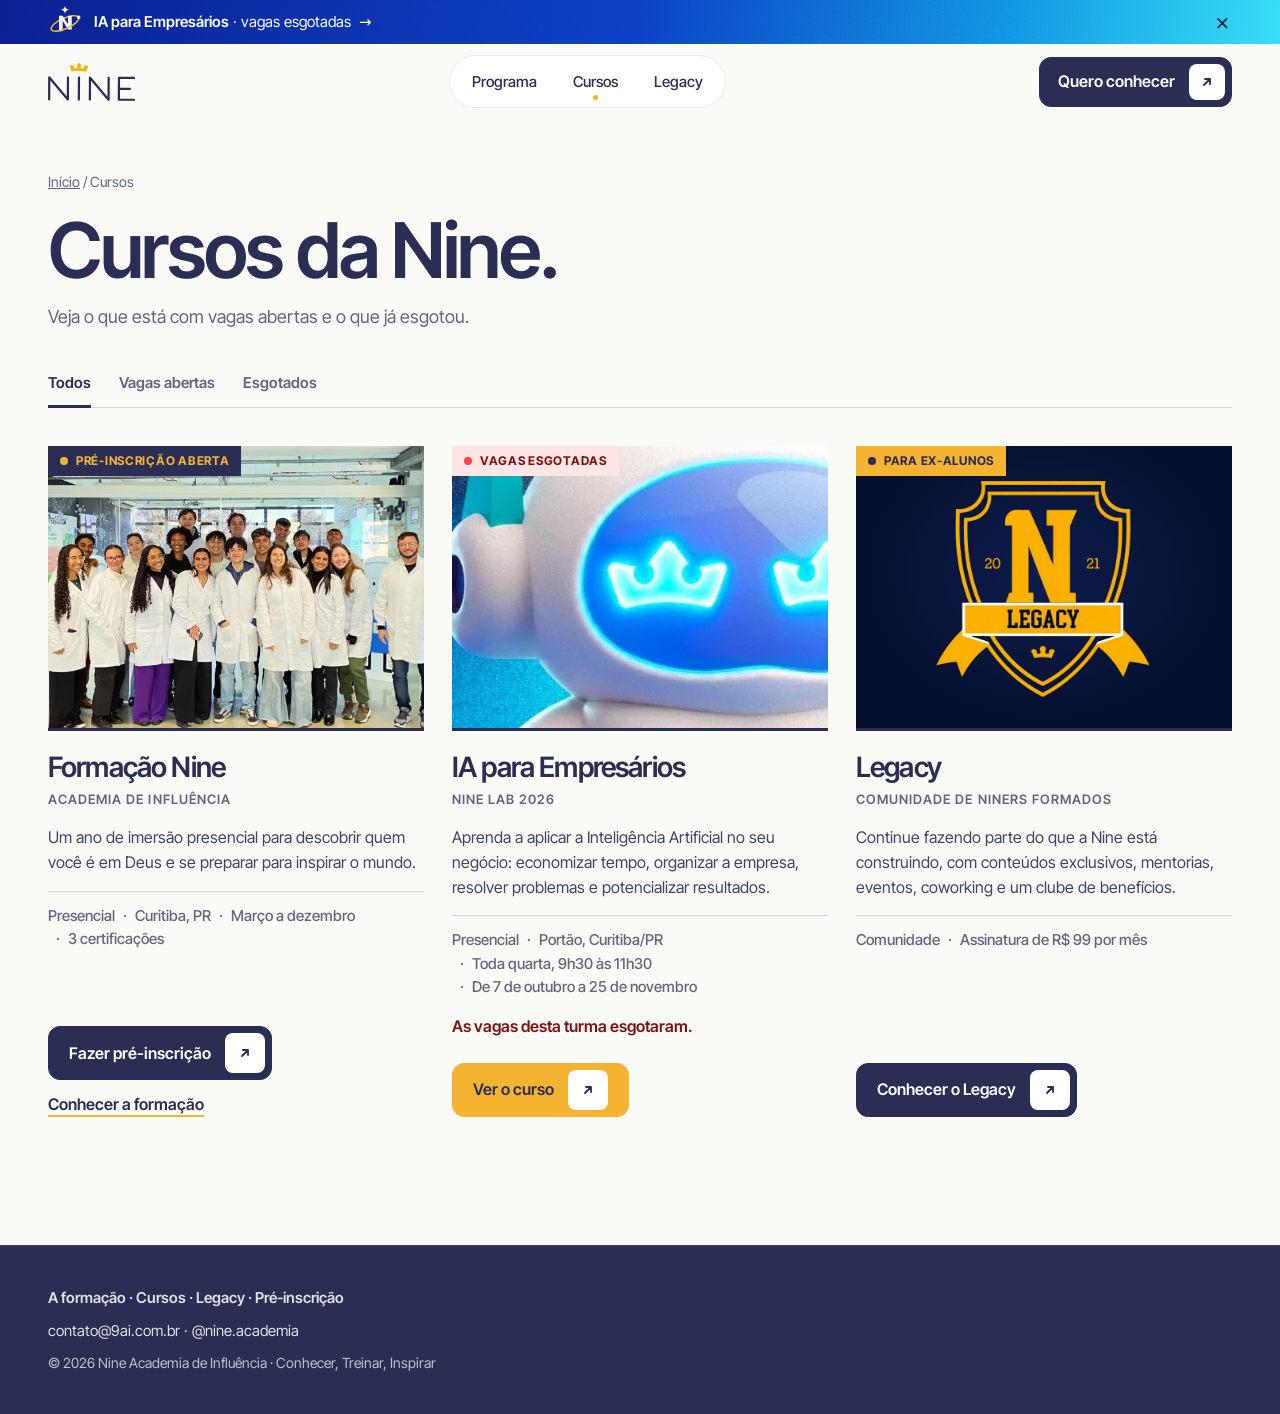
==== commit 28a3ee6b: "Ano, semana, cursos e Legacy sem cara de IA; menu Legacy - O ano e a semana no celular: abas como te" ====
--- a/cursos/index.html
+++ b/cursos/index.html
@@ -13,7 +13,7 @@
   <meta name="theme-color" content="#2A2D54">
   <link rel="icon" type="image/png" href="/assets/logo/crown.png">
   <link rel="preload" as="font" type="font/woff2" href="/assets/fonts/inter-tight-latin.woff2" crossorigin>
-  <style id="css">:root{--navy:#2A2D54;--navy-90:#353862;--gold:#F4B431;--paper:#FAFAF7;--paper-2:#F2F2EE;--ink:#2A2D54;--ink-muted:#62667F;--line:rgba(42,45,84,.08);--green:#21CF8A;--coral:#FF4645;--violet:#8B3BEB;--blue:#1A2BFA;--lime:#BBEA00;--orange:#FF6A13;--ph:#DCDCE0;--ph-dark:#5E6175;--font:"Inter Tight",system-ui,-apple-system,"Segoe UI",sans-serif;--fs-mega:clamp(5rem,18vw,20rem);--fs-h1:clamp(2.75rem,6vw,5.5rem);--fs-h2:clamp(2rem,4vw,3.5rem);--fs-h3:clamp(1.25rem,2vw,1.75rem);--fs-body:clamp(1rem,1.1vw,1.125rem);--fs-label:.8125rem;--max:1440px;--gutter:24px;--margin:clamp(16px,4vw,48px);--r-card:24px;--r-btn:12px;--r-pill:999px;--r-arc:999px 999px 24px 24px;--space:clamp(96px,14vw,200px);--nav-h:76px}@font-face{font-family:"Inter Tight";font-style:normal;font-weight:400 700;font-display:swap;src:url("/assets/fonts/inter-tight-latin.woff2") format("woff2")}*,*::before,*::after{box-sizing:border-box}*{margin:0}html{scroll-behavior:smooth;scroll-padding-top:var(--nav-h);overflow-y:scroll;-webkit-text-size-adjust:100%}body{font-family:var(--font);font-size:var(--fs-body);line-height:1.55;color:var(--ink);background:var(--paper);-webkit-font-smoothing:antialiased;overflow-x:clip}img,video,svg{display:block;max-width:100%}ul,ol{list-style:none;padding:0}a{color:inherit}button,input,select,textarea{font:inherit;color:inherit}h1,h2,h3,h4{font-weight:600;letter-spacing:-0.03em;line-height:1;text-wrap:balance}h1{font-size:var(--fs-h1);line-height:.98}h2{font-size:var(--fs-h2);line-height:1.02}h3{font-size:var(--fs-h3);line-height:1.1;letter-spacing:-0.02em}p{text-wrap:pretty}[hidden]{display:none !important}:focus-visible{outline:2px solid var(--navy);outline-offset:3px;border-radius:4px}:focus:not(:focus-visible){outline:none}.aplicar :focus-visible,.footer :focus-visible,.menu :focus-visible,.cta-band :focus-visible{outline-color:var(--gold)}@media (prefers-reduced-motion:reduce){html{scroll-behavior:auto}*,*::before,*::after{transition-duration:.01ms !important;animation-duration:.01ms !important}}.sr-only{position:absolute;width:1px;height:1px;padding:0;margin:-1px;overflow:hidden;clip-path:inset(50%);white-space:nowrap;border:0}.a11y-bar a{position:absolute;left:16px;top:-100px;z-index:100;background:var(--navy);color:#fff;padding:12px 16px;border-radius:var(--r-btn)}.a11y-bar a:focus{top:16px}.noscript{padding:12px 16px;background:var(--navy);color:#fff;text-align:center}.crown{display:inline-block;aspect-ratio:214 / 101;background:url("/assets/logo/crown.png") center / contain no-repeat}.container{width:100%;max-width:var(--max);margin-inline:auto;padding-inline:var(--margin)}.grid-12{display:grid;grid-template-columns:repeat(12,minmax(0,1fr));column-gap:var(--gutter)}main{position:relative;z-index:1}.section{padding-block:calc(var(--space) / 2)}.section-head{margin-bottom:clamp(40px,6vw,80px)}.section-head h2{max-width:16ch}.hero,.section{position:relative;overflow-x:clip}.wm-mark{position:absolute;z-index:-1;pointer-events:none;user-select:none}.wm-mark--crown{opacity:.08}.wm-mark--nine::before{content:"NINE"}.wm-mark--nine{font-size:clamp(8rem,26vw,26rem);font-weight:700;letter-spacing:-0.05em;line-height:.8;color:var(--navy);opacity:.04;white-space:nowrap}@media (max-width:767px){.wm-mark--crown{max-width:120px}}.label{font-size:var(--fs-label);font-weight:600;letter-spacing:.08em;text-transform:uppercase;color:var(--ink-muted);line-height:1.3}.label + h1,.label + h2{margin-top:20px}.lead{font-size:clamp(1.0625rem,1.4vw,1.3125rem);line-height:1.5;color:var(--ink-muted)}.muted{color:var(--ink-muted)}.tbc{color:var(--ink-muted);font-size:.875rem;font-weight:500}.tbc--dark{color:rgba(255,255,255,.6)}.tbc-note{margin-top:16px;font-size:.875rem;color:var(--ink-muted)}.ph{position:relative;display:grid;place-items:center;overflow:hidden;aspect-ratio:var(--ar,auto);background:var(--ph);color:#6E7183;border-radius:var(--r-card);font-size:.75rem;font-weight:600;letter-spacing:.06em;text-transform:uppercase;text-align:center}.ph>span{padding:12px;max-width:26ch}.ph--dark{background:var(--ph-dark);color:rgba(255,255,255,.7)}.photo{position:relative;overflow:hidden;aspect-ratio:var(--ar,auto);background:var(--paper-2);border-radius:var(--r-card)}.photo img,.photo video{position:absolute;inset:0;width:100%;height:100%;object-fit:cover}html:has(dialog[open]){overflow:hidden}.btn{display:inline-flex;align-items:center;gap:14px;min-height:52px;padding:6px 6px 6px 20px;background:var(--navy);color:#fff;border:1px solid var(--navy);border-radius:var(--r-btn);font-weight:600;font-size:1rem;text-decoration:none;cursor:pointer;transition:background-color .2s,color .2s}.btn:hover{background:var(--navy-90)}.btn__icon{display:grid;place-items:center;width:40px;height:40px;border-radius:8px;background:#fff;color:var(--navy)}.btn__icon svg{width:16px;height:16px;fill:none;stroke:currentColor;stroke-width:1.8;stroke-linecap:round;stroke-linejoin:round}.btn--ghost{background:var(--gold);color:var(--navy);border-color:var(--gold);padding-right:20px}.btn--ghost:hover{background:#FEC34F;border-color:#FEC34F}.btn--light{background:#fff;color:var(--navy);border-color:#fff}.btn--light:hover{background:var(--paper-2)}.btn--light .btn__icon{background:var(--navy);color:#fff}.btn--gold{background:var(--gold);color:var(--navy);border-color:var(--gold)}.btn--gold:hover{background:#FEC34F}.btn--gold .btn__icon{background:var(--navy);color:var(--gold)}.btn:disabled{opacity:.5;cursor:not-allowed}.btn-row{display:flex;flex-wrap:wrap;gap:12px}.wm{display:inline-flex;align-items:flex-end;font-weight:700;letter-spacing:-0.02em;line-height:1}.wm__i{position:relative}.wm__i .crown{position:absolute;left:50%;bottom:100%;width:.5em;transform:translate(-50%,-.02em)}.top{position:fixed;inset:0 0 auto;z-index:50;transition:transform .45s cubic-bezier(.2,.7,.2,1)}.top.is-compact{transform:translateY(calc(var(--bar-h) * -1))}.top.is-hidden{transform:translateY(-100%)}.nav{height:var(--nav-h);display:flex;align-items:center;background:var(--paper);border-bottom:1px solid transparent;transition:background-color .3s,border-color .3s}.top.is-compact .nav{background:rgba(250,250,247,.72);backdrop-filter:blur(12px);-webkit-backdrop-filter:blur(12px);border-bottom:1px solid var(--line)}.nav__inner{display:flex;align-items:center;justify-content:space-between;gap:16px}.logo{display:block;line-height:0;text-decoration:none;color:var(--navy);border-radius:6px}.logo__svg{display:block;height:38px;width:auto}.nav__pill{position:relative;background:#fff;border:1px solid var(--line);border-radius:var(--r-pill);padding:4px}.nav__pill ul{display:flex}.nav__pill a{display:block;padding:10px 18px;border-radius:var(--r-pill);font-size:.9375rem;font-weight:500;text-decoration:none;color:var(--navy)}.nav__pill a:hover{background:var(--paper-2)}.nav__pill a{position:relative}.nav__pill a[aria-current]::after{content:"";position:absolute;left:50%;bottom:3px;width:5px;height:5px;margin-left:-2.5px;border-radius:50%;background:var(--gold)}.nav__cta{min-height:48px;padding-left:18px}.nav__cta .btn__icon{width:36px;height:36px}.nav__burger{display:none;width:48px;height:48px;border-radius:var(--r-btn);background:var(--navy);border:0;cursor:pointer;place-content:center;gap:6px}.nav__burger span[aria-hidden]{display:block;width:20px;height:2px;background:#fff;border-radius:2px}.menu{position:fixed;inset:0;z-index:60;background:var(--navy);color:#fff;display:flex;flex-direction:column;justify-content:center;padding:var(--margin)}.menu__close{position:absolute;top:14px;right:var(--margin);width:48px;height:48px;background:transparent;border:1px solid rgba(255,255,255,.25);border-radius:var(--r-btn);color:#fff;font-size:1.75rem;line-height:1;cursor:pointer}.menu a{display:block;padding:8px 0;font-size:clamp(2.25rem,10vw,3.5rem);font-weight:600;letter-spacing:-0.03em;text-decoration:none}.menu .menu__apply{color:var(--gold)}@media (max-width:1023px){.nav__pill,.nav__cta{display:none}.nav__burger{display:grid}}.hero{padding-top:calc(var(--bar-h) + var(--nav-h) + 8px)}.hero__card{position:relative;height:calc(88vh - var(--bar-h));min-height:520px;max-height:960px;border-radius:var(--r-card);overflow:hidden;isolation:isolate;color:#fff}.hero__media{position:absolute;inset:-12% 0 0;display:flex;background:var(--navy)}.hero__media video{flex:1 1 0;min-width:0;height:100%;object-fit:cover}@media (max-width:767px){.hero__media video + video{display:none}}.hero__card::after{content:"";position:absolute;inset:0;z-index:2;pointer-events:none;background:linear-gradient(to top,rgba(42,45,84,.94) 0%,rgba(42,45,84,.82) 24%,rgba(42,45,84,0) 58%)}.hero__wordmark{position:absolute;left:50%;top:46%;z-index:1;transform:translate(calc(-50% - .025em),-50%);font-size:clamp(6rem,50vw,48rem);font-weight:700;letter-spacing:-0.05em;line-height:.8;color:rgba(255,255,255,.7);white-space:nowrap;pointer-events:none}.hero__wordmark>span{display:block}.hero__wordmark>span::before{content:"NINE"}.hero__bar{position:absolute;inset:auto 0 0;z-index:3;display:flex;flex-wrap:wrap;align-items:end;justify-content:space-between;gap:24px 40px;padding:clamp(20px,3vw,40px)}.hero__what{max-width:34ch;font-size:clamp(1.125rem,1.7vw,1.5rem);font-weight:500;line-height:1.25;letter-spacing:-0.015em}.hero__what .label{display:block;margin-bottom:10px;color:#fff}.hero__go{display:flex;flex-wrap:wrap;align-items:center;gap:12px 24px}.hero__more{color:#fff;font-weight:600;text-underline-offset:5px;text-decoration-thickness:2px;text-decoration-color:var(--gold)}.hero__card :focus-visible{outline-color:var(--gold)}.hero__text{margin-top:clamp(40px,6vw,80px);row-gap:32px;align-items:end}.hero__head{grid-column:1 / span 7}.hero__side{grid-column:9 / span 4;display:grid;gap:28px}@media (max-width:1023px){.hero__head,.hero__side{grid-column:1 / -1}.hero__card{height:min(88svh,82vw)}}@media (max-width:767px){.hero__card{height:76svh;min-height:500px}.hero__card::after{background:linear-gradient(to top,rgba(42,45,84,.95) 0%,rgba(42,45,84,.88) 46%,rgba(42,45,84,0) 82%)}.hero__wordmark{top:30%}}.manifesto .grid-12{row-gap:32px}.manifesto__aside{grid-column:1 / span 3;display:grid;gap:32px;align-content:start}.manifesto__face{max-width:220px}.manifesto__text{grid-column:4 / -1;font-size:clamp(1.75rem,3.6vw,3.25rem);font-weight:500;line-height:1.12;letter-spacing:-0.025em;color:var(--navy)}@media (max-width:1023px){.manifesto__aside,.manifesto__text{grid-column:1 / -1}.manifesto__aside{grid-template-columns:auto 1fr;align-items:end;gap:16px}.manifesto__aside .label{order:2;padding-bottom:10px;border-bottom:1px solid var(--line-strong)}.manifesto__face{order:1;width:96px}}.zoom{position:relative;display:grid;grid-template-columns:repeat(3,1fr);grid-template-rows:repeat(3,1fr);gap:12px;height:calc(100svh - var(--nav-h) - 32px);min-height:560px;max-height:960px}.zoom__ring{display:contents}.zoom__item,.zoom__center{border-radius:16px}.zoom__item:nth-child(-n+3){grid-row:1}.zoom__item:nth-child(4){grid-area:2 / 1}.zoom__item:nth-child(5){grid-area:2 / 3}.zoom__item:nth-child(n+6){grid-row:3}.zoom__center{grid-area:2 / 2;position:relative;overflow:hidden;background:var(--navy);color:#fff;display:grid;place-items:center}.zoom__center video,.zoom__still{position:absolute;inset:0;width:100%;height:100%;object-fit:cover}.zoom__still{display:none}@media (max-width:1023px){.zoom__center video{display:none}.zoom__still{display:block}.zoom .zoom__center::after{background:linear-gradient(to bottom,rgba(42,45,84,.62),rgba(42,45,84,.5))}}.zoom__center::after{content:"";position:absolute;inset:0;background:rgba(42,45,84,.35)}.zoom__phrase{position:relative;z-index:1;font-size:clamp(1.25rem,2.6vw,2.5rem);font-weight:600;letter-spacing:-0.03em;line-height:1;padding:16px;text-align:center}@media (max-width:1023px){.zoom:not(.is-pinned){display:block;height:auto;min-height:0;max-height:none}.zoom:not(.is-pinned) .zoom__center{aspect-ratio:4 / 5;max-height:80vh;width:100%}.zoom:not(.is-pinned) .zoom__item{aspect-ratio:4 / 3}.zoom:not(.is-pinned) .zoom__phrase{font-size:var(--fs-h1)}.zoom:not(.is-pinned) .zoom__ring{display:flex;gap:12px;margin-top:12px;overflow-x:auto;scroll-snap-type:x mandatory;scrollbar-width:none;margin-inline:calc(var(--margin) * -1);padding-inline:var(--margin);scroll-padding-inline:var(--margin)}.zoom:not(.is-pinned) .zoom__item{flex:0 0 62%;scroll-snap-align:start}}.mural{margin-top:var(--space)}.mural__head{row-gap:16px;align-items:end;margin-bottom:32px}.mural__title{grid-column:1 / span 6;font-size:var(--fs-h2)}.mural__sub{grid-column:8 / -1}.chips{display:flex;flex-wrap:wrap;gap:8px;margin-bottom:32px}.chip{min-height:44px;padding:8px 18px;border-radius:var(--r-pill);background:#fff;border:1px solid var(--line-strong);color:var(--navy);font-size:.9375rem;font-weight:500;cursor:pointer;transition:background-color .2s,color .2s,border-color .2s}.chip:hover{border-color:var(--navy)}.chip[aria-pressed="true"]{background:var(--navy);border-color:var(--navy);color:#fff}.masonry{columns:4;column-gap:16px}.masonry li{break-inside:avoid;margin-bottom:16px}.masonry figure{position:relative}.mural__open{display:block;width:100%;padding:0;border:0;background:var(--paper-2);border-radius:16px;overflow:hidden;cursor:zoom-in}.mural__open img{width:100%;height:auto;transition:transform .6s cubic-bezier(.2,.7,.2,1)}.masonry figcaption{margin-top:8px;font-size:.875rem;color:var(--ink-muted)}@media (hover:hover) and (pointer:fine){.masonry figcaption{position:absolute;left:8px;right:8px;bottom:8px;margin:0;padding:8px 12px;border-radius:10px;background:rgba(42,45,84,.82);color:#fff;opacity:0;transform:translateY(8px);transition:opacity .3s,transform .3s;pointer-events:none}.masonry figure:hover figcaption,.masonry figure:focus-within figcaption{opacity:1;transform:none}.masonry figure:hover img{transform:scale(1.05)}}.mural__more{display:flex;justify-content:center;margin-top:32px}@media (max-width:1023px){.masonry{columns:3}.mural__title,.mural__sub{grid-column:1 / -1}}@media (max-width:767px){.masonry{columns:2;column-gap:12px}.masonry li{margin-bottom:12px}.chips{flex-wrap:nowrap;overflow-x:auto;margin-inline:calc(var(--margin) * -1);padding-inline:var(--margin);scrollbar-width:none}.chip{flex:none}}.reels{margin-top:var(--space)}.reels__track{display:flex;align-items:center;gap:16px;overflow-x:auto;scroll-snap-type:x mandatory;scrollbar-width:none;margin-inline:calc(var(--margin) * -1);padding:8px var(--margin)}.reels__track li{flex:0 0 clamp(180px,17vw,240px);scroll-snap-align:center}.reels__track li.is-active{flex-basis:clamp(220px,21vw,300px)}.reels__track li{position:relative}video{background-color:var(--navy);background-size:cover;background-position:center;background-repeat:no-repeat}.reel{display:block;width:100%;aspect-ratio:9 / 16;object-fit:cover;border-radius:20px}.reels__track li::after{content:"";position:absolute;inset:0;border-radius:20px;background:var(--navy);opacity:.5;pointer-events:none;transition:opacity .4s}.reels__track li.is-active::after{opacity:0}.reel__pick{position:absolute;inset:0;border:0;background:none;border-radius:20px;cursor:pointer}.reels__track li.is-active .reel__pick{display:none}.reel__sound{position:absolute;right:12px;bottom:12px;width:44px;height:44px;border-radius:50%;border:0;background:rgba(42,45,84,.82);color:#fff;cursor:pointer;display:grid;place-items:center}.reel__sound svg{width:20px;height:20px;fill:none;stroke:currentColor;stroke-width:1.8;stroke-linecap:round;stroke-linejoin:round}.reel__sound .on,.reel__sound[aria-pressed="true"] .off{display:none}.reel__sound[aria-pressed="true"] .on{display:block}.reels__track li:not(.is-active) .reel__sound{display:none}.reels__more{margin-top:32px;text-align:center;font-size:var(--fs-h3);font-weight:500;letter-spacing:-0.02em}.reels__more a{font-weight:700;text-decoration-color:var(--gold);text-decoration-thickness:3px;text-underline-offset:6px}@media (min-width:1024px){.reels__track{overflow:visible}.reels__track li{flex:1 1 0}.reels__track li.is-active{flex:1.3 1 0}}@media (max-width:767px){.reels__track li{flex-basis:64%}.reels__track li.is-active{flex-basis:64%}}.cta-band{position:relative;background:var(--navy);color:#fff;overflow:hidden;isolation:isolate}.cta-band__bg{position:absolute;inset:0;z-index:-1;width:100%;height:100%;object-fit:cover;opacity:.22}.cta-band__inner{display:flex;flex-wrap:wrap;align-items:end;justify-content:space-between;gap:32px;padding-block:clamp(96px,12vw,180px)}.cta-band h2{font-size:var(--fs-h1);max-width:14ch}.numeros .grid-12{row-gap:40px}.numeros__aside{grid-column:1 / span 4;display:flex;flex-direction:column;gap:24px}.numeros__aside h2{max-width:12ch}.numeros__face{max-width:280px}.numeros__foot{margin-top:auto;display:grid;gap:28px;justify-items:start}.numeros__cards{grid-column:6 / -1;display:grid;grid-template-columns:1fr 1fr;gap:16px}.stat{display:flex;flex-direction:column;min-height:clamp(240px,24vw,320px);padding:clamp(20px,2.4vw,32px);background:var(--paper-2);border-radius:var(--r-card)}.stat__label{padding-bottom:16px;border-bottom:1px solid var(--line);font-size:1.25rem;font-weight:500;color:var(--ink-muted);letter-spacing:-0.01em}.stat__num{font-variant-numeric:tabular-nums;margin-top:auto;font-size:clamp(4rem,8vw,7rem);font-weight:600;letter-spacing:-0.05em;line-height:.9}.stat__note{margin-top:12px;font-size:.9375rem;color:var(--ink-muted)}.stat__num [data-count]{display:inline-block;min-width:2ch}.stat--navy{background:var(--navy);color:#fff}.stat--navy .stat__label{color:var(--gold);border-color:rgba(255,255,255,.12)}.stat--navy .stat__note{color:rgba(255,255,255,.7)}@media (max-width:1023px){.numeros__aside,.numeros__cards{grid-column:1 / -1}.numeros__face{max-width:240px}}@media (max-width:479px){.numeros__cards{gap:10px}.stat{min-height:200px;padding:18px}.stat__label{font-size:1rem}.stat__note{font-size:.875rem}}.pilar{display:grid;grid-template-columns:repeat(12,minmax(0,1fr));column-gap:var(--gutter);row-gap:48px;align-items:center;padding-block:clamp(48px,7vw,100px);border-top:1px solid var(--line)}.pilar__text{grid-column:1 / span 6}.pilar__media{grid-column:8 / -1}.pilar__num{font-size:clamp(4rem,9vw,8rem);font-weight:600;letter-spacing:-0.05em;line-height:.85;color:var(--navy)}.pilar h3{margin-top:24px;font-size:var(--fs-h2);line-height:1.02;letter-spacing:-0.03em}.pilar__quote{margin-top:20px;font-size:var(--fs-h3);line-height:1.3;color:var(--ink-muted);max-width:30ch}.pilar__bar{display:block;width:64px;height:4px;margin-top:32px;border-radius:4px;background:var(--accent)}.pilar__items{margin-top:32px;display:grid;grid-template-columns:repeat(3,1fr);gap:12px}.pilar__items li{padding:20px;background:var(--paper-2);border-radius:16px;border-top:3px solid var(--accent)}.pilar__items h4{font-size:1.0625rem;letter-spacing:-0.01em;line-height:1.2}.pilar__items p{margin-top:8px;font-size:.9375rem;line-height:1.45;color:var(--ink-muted)}.pilar__media{position:relative;max-width:480px;width:100%;margin-inline:auto}.arc{aspect-ratio:3 / 5;border-radius:var(--r-arc);overflow:hidden;background:var(--paper-2)}.arc img{width:100%;height:100%;object-fit:cover}.brush{position:absolute;inset:0;overflow:visible;pointer-events:none}.brush path{fill:none;stroke:var(--accent);stroke-width:12;stroke-linecap:round;stroke-linejoin:round}@media (max-width:1199px){.pilar__items{grid-template-columns:1fr}}@media (max-width:1023px){.pilar__text,.pilar__media{grid-column:1 / -1}.pilar__media{order:-1}.pilar__media{max-width:400px;width:calc(100% - 24px);margin-inline:12px 0}}.faq .grid-12{row-gap:40px}.faq__head{grid-column:1 / span 4;display:grid;gap:20px;align-content:start}.faq__face{max-width:200px;margin-top:12px}.faq__list{grid-column:6 / -1;border-top:1px solid rgba(42,45,84,.14)}.faq details{border-bottom:1px solid rgba(42,45,84,.14);overflow:hidden}.faq summary{display:flex;justify-content:space-between;align-items:center;gap:24px;padding:24px 0;font-size:clamp(1.0625rem,1.5vw,1.375rem);font-weight:600;letter-spacing:-0.015em;line-height:1.25;cursor:pointer;list-style:none}.faq summary::-webkit-details-marker{display:none}.faq summary:focus-visible{outline-offset:-4px;border-radius:12px}.faq details[open] summary{padding-bottom:12px}.faq summary::after{content:"+";flex:none;display:grid;place-items:center;width:36px;height:36px;border-radius:50%;border:1px solid rgba(42,45,84,.2);font-weight:400;font-size:1.25rem}.faq details[open] summary::after{content:"−";background:var(--navy);color:#fff;border-color:var(--navy)}.faq details p{padding:0 48px 28px 0;line-height:1.6}@media (max-width:1023px){.faq__head,.faq__list{grid-column:1 / -1}.faq__face{display:none}}.aplicar{position:relative;z-index:1;background:var(--navy);color:#fff;padding-block:var(--space)}.aplicar .grid-12{row-gap:48px}.aplicar__head{grid-column:1 / span 5;align-self:start}.aplicar__crown{display:block;width:72px;margin-bottom:28px}.aplicar h2{font-size:var(--fs-h1);max-width:10ch}.aplicar .lead{margin-top:24px;color:rgba(255,255,255,.78);max-width:36ch}.aplicar .tbc{display:block;margin-top:12px}.footer{position:relative;z-index:1;background:var(--navy);color:#fff;overflow:hidden;border-top:1px solid rgba(255,255,255,.08)}.footer__cols{display:grid;grid-template-columns:1.2fr 1fr 1.4fr 1fr;gap:40px 32px;padding-top:72px}.footer__title{font-size:var(--fs-label);font-weight:600;letter-spacing:.08em;text-transform:uppercase;color:var(--gold);margin-bottom:16px}.footer li + li{margin-top:8px}.footer a{text-decoration:none;color:rgba(255,255,255,.85)}.footer a:hover{color:#fff;text-decoration:underline}.footer__copy{margin-top:64px;font-size:.875rem;color:rgba(255,255,255,.6)}.footer__wm{display:flex;justify-content:center;margin:72px 0 0;padding:0;line-height:0;color:#fff}.footer__wm svg{display:block;width:clamp(260px,56vw,820px);height:auto}@media (max-width:767px){.footer__wm svg{width:min(80vw,340px)}}@media (max-width:767px){.footer__cols{grid-template-columns:1fr 1fr}}html.lenis,html.lenis body{height:auto}html.lenis.lenis-smooth{scroll-behavior:auto !important}.lenis.lenis-smooth [data-lenis-prevent]{overscroll-behavior:contain}.lenis.lenis-stopped{overflow:clip}.pilares.is-pinned .pilares__stage{position:relative;height:100svh}.pilares.is-pinned .pilar{position:absolute;inset:0;border-top:0;padding-block:32px}.pilares.is-pinned .pilar__text{position:relative;padding-left:40px}.pilares.is-pinned .pilar__num{font-size:clamp(3.5rem,6vw,6rem)}.pilares.is-pinned .pilar h3{margin-top:16px}.pilares.is-pinned .pilar__bar{position:absolute;left:0;top:0;width:4px;height:100%;margin:0;background:var(--line);overflow:hidden}.pilares.is-pinned .pilar__bar::after{content:"";position:absolute;inset:0;background:var(--accent);transform:scaleY(var(--p,0));transform-origin:top}.pilares.is-pinned .pilar__items{grid-template-columns:repeat(3,1fr)}.pilares.is-pinned .pilar__items li{padding:16px}.pilares.is-pinned .pilar__media{max-width:min(440px,calc((100svh - 64px) * .6))}.cursor{position:fixed;left:0;top:0;z-index:95;pointer-events:none;width:72px;height:72px;margin:-36px 0 0 -36px;border-radius:50%;background:#fff;mix-blend-mode:difference;display:grid;place-items:center}.cursor span{font-size:.875rem;font-weight:600;color:#000;opacity:0}.lightbox{width:100%;height:100%;max-width:none;max-height:none;margin:0;padding:0;border:0;background:rgba(25,27,53,.96);color:#fff;overscroll-behavior:contain}.lightbox::backdrop{background:rgba(25,27,53,.6)}.lightbox[open]{display:grid;place-items:center}.lightbox__fig{display:grid;gap:12px;justify-items:center;padding:72px 16px 32px;touch-action:pan-y}.lightbox__fig img{max-width:min(92vw,1200px);max-height:78vh;width:auto;height:auto;border-radius:12px}.lightbox__fig figcaption{font-size:.9375rem;color:rgba(255,255,255,.8);text-align:center}.lightbox__btn{position:absolute;width:52px;height:52px;border-radius:50%;border:1px solid rgba(255,255,255,.25);background:rgba(255,255,255,.08);color:#fff;font-size:1.375rem;cursor:pointer}.lightbox__btn:hover{background:rgba(255,255,255,.16)}.lightbox__btn:focus-visible{outline:2px solid var(--gold);outline-offset:3px}.lightbox__close{top:16px;right:16px;font-size:1.75rem}.lightbox__prev,.lightbox__next{top:50%;transform:translateY(-50%)}.lightbox__prev{left:16px}.lightbox__next{right:16px}@media (max-width:767px){.lightbox__prev,.lightbox__next{top:auto;bottom:16px;transform:none}}.cta-float{position:fixed;right:24px;bottom:24px;z-index:40;display:inline-flex;align-items:center;gap:6px;min-height:52px;padding:12px 22px;background:var(--navy);color:#fff;border-radius:var(--r-pill);text-decoration:none;font-size:.9375rem;box-shadow:0 12px 32px rgba(42,45,84,.25),inset 0 0 0 1px rgba(255,255,255,.22);opacity:0;visibility:hidden;transform:translateY(16px);transition:opacity .3s,transform .3s,visibility .3s}.cta-float strong{color:var(--gold);font-weight:600}.cta-float span{color:rgba(255,255,255,.85)}.cta-float.is-on{opacity:1;visibility:visible;transform:none}.cta-float:focus-visible{outline-color:var(--gold)}@media (max-width:767px){.cta-float{left:0;right:0;bottom:0;justify-content:center;border-radius:0;padding-bottom:16px}}.zoom.is-pinned{height:100svh;max-height:none;padding-block:16px}.zoom.is-pinned::before{content:"";position:absolute;top:0;bottom:0;left:calc(50% - 50vw);right:calc(50% - 50vw);background:var(--navy);opacity:var(--bg,0);pointer-events:none}.zoom.is-pinned .zoom__center{grid-area:auto;position:absolute;top:0;bottom:0;left:50%;width:auto;aspect-ratio:9 / 16;transform:translateX(-50%);border-radius:0;background:none}.zoom.is-pinned .zoom__center::after{display:none}.zoom.is-pinned .zoom__center video{filter:brightness(.72)}.zoom.is-pinned .zoom__still{filter:brightness(.52) saturate(.95)}.zoom.is-pinned .zoom__center{overflow:visible}.zoom.is-pinned .zoom__phrase{position:absolute;top:0;bottom:0;left:50%;width:min(100vw,1200px);margin:0 0 0 calc(min(100vw,1200px) / -2);display:grid;align-content:center;font-size:clamp(3rem,min(10vw,14svh),12rem);letter-spacing:-0.05em;text-shadow:0 4px 40px rgba(42,45,84,.5)}:root{--bar-h:44px;--ia-a:#0A1E8C;--ia-b:#0B3FC4;--ia-c:#1296E3;--ia-d:#35DDF6;--on-navy:rgba(255,255,255,.82);--line-strong:rgba(42,45,84,.18);--tint-green:#DCF6EA;--tint-coral:#FFE5E4;--tint-violet:#ECE3FD;--violet-light:#B692FF}html.no-bar{--bar-h:0px}.acc-green{--accent:var(--green);--tint:var(--tint-green)}.acc-coral{--accent:var(--coral);--tint:var(--tint-coral)}.acc-violet{--accent:var(--violet);--tint:var(--tint-violet)}.acc-gold{--accent:var(--gold)}.ar-45{--ar:4/5}.ar-11{--ar:1/1}.ar-43{--ar:4/3}.ar-169{--ar:16/9}.ar-34{--ar:3/4}.wm-a{bottom:-40px;right:2%;width:200px;transform:rotate(-12deg)}.wm-b{bottom:4%;left:6%;width:150px;transform:rotate(10deg)}.wm-c{top:0;right:-6vw;transform:rotate(3deg)}.wm-d{top:2%;right:-8vw;transform:rotate(-3deg)}.wm-e{top:6%;left:44%;width:160px;transform:rotate(12deg)}.wm-f{bottom:-2%;left:-5vw;transform:rotate(-4deg)}.wm-g{top:38%;left:34%;width:170px;transform:rotate(-8deg)}.section--navy{background:var(--navy);color:#fff;isolation:isolate}.section--navy .label{color:var(--gold)}.section--navy .lead{color:var(--on-navy)}.section--navy :focus-visible{outline-color:var(--gold)}.section--tint{background:var(--paper-2);isolation:isolate}.section-head--split{display:grid;grid-template-columns:repeat(12,minmax(0,1fr));column-gap:var(--gutter);row-gap:20px;align-items:end}.section-head--split>div{grid-column:1 / span 7}.section-head--split>.lead{grid-column:9 / -1}.section-head--split h2{max-width:15ch}@media (max-width:1023px){.section-head--split>div,.section-head--split>.lead{grid-column:1 / -1}}.textlink{font-weight:600;text-decoration-color:var(--gold);text-decoration-thickness:2px;text-underline-offset:5px}.textlink:hover{text-decoration-thickness:3px}.ia-bar{position:relative;height:var(--bar-h);overflow:hidden;isolation:isolate;color:#fff;background:linear-gradient(100deg,var(--ia-a) 0%,var(--ia-b) 50%,var(--ia-c) 80%,var(--ia-d) 100%)}.ia-bar::before{content:"";position:absolute;inset:0;z-index:-1;opacity:.22;mix-blend-mode:overlay;pointer-events:none;background:url("data:image/svg+xml,%3Csvg xmlns='http://www.w3.org/2000/svg' width='160' height='160'%3E%3Cfilter id='n'%3E%3CfeTurbulence type='fractalNoise' baseFrequency='.9' numOctaves='2' stitchTiles='stitch'/%3E%3C/filter%3E%3Crect width='160' height='160' filter='url(%23n)'/%3E%3C/svg%3E")}.ia-bar__inner{height:100%;display:flex;align-items:center;gap:4px}.ia-bar__link{flex:1;min-width:0;height:100%;display:flex;align-items:center;gap:12px;color:#fff;text-decoration:none;font-size:.9375rem}.ia-bar__link:focus-visible{outline-color:#fff;outline-offset:-3px}.ia-mark{flex:none;width:34px;height:34px;overflow:visible}.ia-mark .orbit{fill:none;stroke:var(--gold);stroke-width:2.2;stroke-linecap:round}.ia-mark .star{transform-box:fill-box;transform-origin:center;animation:ia-twinkle 3.2s ease-in-out infinite}@keyframes ia-twinkle{0%,100%{transform:scale(1);opacity:1}50%{transform:scale(.55) rotate(45deg);opacity:.7}}.ia-bar__text{min-width:0;white-space:nowrap;overflow:hidden;text-overflow:ellipsis}.ia-bar__text strong{font-weight:600}.ia-bar__link:hover .ia-bar__text strong{text-decoration:underline;text-underline-offset:4px}.ia-bar__go{display:inline-block;margin-left:4px;transition:transform .2s}.ia-bar__link:hover .ia-bar__go{transform:translateX(3px)}.ia-bar__close{flex:none;width:44px;height:44px;margin-right:-12px;border:0;background:none;color:var(--navy);font-size:1.5rem;line-height:1;cursor:pointer;border-radius:50%}.ia-bar__close:focus-visible{outline-offset:-6px}@media (max-width:899px){.ia-bar{background:linear-gradient(100deg,var(--ia-a) 0%,var(--ia-b) 62%,var(--ia-c) 88%,var(--ia-d) 100%)}.ia-bar__link{font-size:.875rem;gap:10px}}@media (max-width:479px){.ia-mark{width:30px;height:30px}}@media (max-width:359px){.ia-bar__extra{display:none}}.ficha{margin-top:clamp(40px,5vw,72px);display:grid;grid-template-columns:repeat(4,minmax(0,1fr));border-top:1px solid var(--line-strong)}.ficha>div{padding:20px 24px 0 0}.ficha>div + div{padding-left:24px;border-left:1px solid var(--line-strong)}.ficha dt{font-size:var(--fs-label);font-weight:600;letter-spacing:.08em;text-transform:uppercase;color:var(--ink-muted)}.ficha dd{margin:8px 0 0;font-size:clamp(1.0625rem,1.5vw,1.375rem);font-weight:600;letter-spacing:-0.02em;line-height:1.2}.ficha dd small{display:block;margin-top:4px;font-size:.9375rem;font-weight:400;letter-spacing:0;color:var(--ink-muted)}@media (max-width:899px){.ficha{grid-template-columns:1fr 1fr}.ficha>div{padding:18px 16px 18px 0}.ficha>div + div{padding-left:0;border-left:0}.ficha>div:nth-child(even){padding-left:16px;border-left:1px solid var(--line-strong)}.ficha>div:nth-child(n+3){border-top:1px solid var(--line-strong)}}.numeros__aside p.lead{max-width:44ch}.numeros__aside .btn{margin-top:4px}.pilares__lead{margin-top:20px;max-width:52ch}.grade__tabs{display:grid;grid-template-columns:repeat(3,minmax(0,1fr));gap:12px}.grade__tab{position:relative;display:grid;gap:6px;align-content:start;text-align:left;padding:24px 22px 22px;overflow:hidden;background:#fff;color:var(--navy);border:1px solid var(--line-strong);border-radius:20px;cursor:pointer;transition:background-color .25s,color .25s,border-color .25s}.grade__tab::before{content:"";position:absolute;left:22px;right:22px;top:0;height:4px;border-radius:0 0 4px 4px;background:var(--accent)}.grade__tab:hover{border-color:var(--navy)}.grade__n{font-size:var(--fs-label);font-weight:600;letter-spacing:.08em;text-transform:uppercase;color:var(--ink-muted)}.grade__name{font-size:var(--fs-h3);font-weight:600;letter-spacing:-0.02em;line-height:1.1}.grade__count{font-size:.9375rem;color:var(--ink-muted)}.grade__tab[aria-selected="true"]{background:var(--navy);border-color:var(--navy);color:#fff}.grade__tab[aria-selected="true"] :is(.grade__n,.grade__count){color:var(--on-navy)}.grade__panel{margin-top:12px;padding:clamp(24px,3.6vw,56px);background:#fff;border-radius:var(--r-card);box-shadow:inset 0 0 0 1px var(--line-strong)}.grade__panel.is-active{animation:grade-in .45s cubic-bezier(.2,.7,.2,1)}@keyframes grade-in{from{opacity:0;transform:translateY(12px)}}.grade__cols{display:grid;grid-template-columns:repeat(12,minmax(0,1fr));gap:40px var(--gutter)}.grade__block{grid-column:span 6}.grade__block--wide{grid-column:1 / -1}.grade__block--7{grid-column:span 7}.grade__block--5{grid-column:span 5}.grade__block>h3{font-size:clamp(1.25rem,1.8vw,1.5rem)}.grade__block>h3 small{margin-left:8px;font-size:.9375rem;font-weight:500;letter-spacing:0;color:var(--ink-muted)}.grade__block>p{margin-top:10px;color:var(--ink-muted);max-width:62ch}.mods{margin-top:20px;counter-reset:m;columns:2;column-gap:32px}.mods li{counter-increment:m;break-inside:avoid;display:flex;gap:14px;align-items:baseline;padding:11px 0;border-top:1px solid var(--line);font-weight:500;line-height:1.3}.mods li::before{content:counter(m,decimal-leading-zero);flex:none;font-size:.8125rem;font-weight:600;font-variant-numeric:tabular-nums;color:var(--ink-muted)}.mods--1{columns:1}.mods li small{display:block;margin-top:4px;font-size:.9375rem;font-weight:400;color:var(--ink-muted);line-height:1.45}.tags{margin-top:20px;display:flex;flex-wrap:wrap;gap:8px}.tags li{padding:8px 14px;border-radius:var(--r-pill);background:var(--tint,var(--paper-2));font-size:.9375rem;font-weight:500}.steps3{margin-top:20px;display:grid;grid-template-columns:repeat(3,minmax(0,1fr));gap:12px}.step{padding:20px;border-radius:16px;background:var(--paper-2);border-top:3px solid var(--accent)}.step__when{font-size:var(--fs-label);font-weight:600;letter-spacing:.08em;text-transform:uppercase;color:var(--ink-muted)}.step h4{margin-top:10px;font-size:1.1875rem;letter-spacing:-0.015em}.step p:not(.step__when){margin-top:8px;font-size:.9375rem;line-height:1.5;color:var(--ink-muted)}.areas{display:grid;grid-template-columns:repeat(2,minmax(0,1fr));gap:40px var(--gutter)}.areas__cat>h3{display:flex;align-items:center;gap:10px;font-size:var(--fs-label);font-weight:600;letter-spacing:.08em;text-transform:uppercase;color:var(--ink-muted)}.areas__cat>h3::before{content:"";width:10px;height:10px;border-radius:50%;background:var(--accent)}.area{margin-top:16px;padding-top:16px;border-top:1px solid var(--line)}.area h4{font-size:1.25rem;letter-spacing:-0.02em}.area p{margin-top:6px;font-size:.9375rem;line-height:1.5;color:var(--ink-muted)}.grade__cta{margin-top:40px;display:flex;flex-wrap:wrap;align-items:center;justify-content:space-between;gap:20px 32px;padding:clamp(20px,2.4vw,32px);border-radius:var(--r-card);background:var(--paper-2)}.grade__cta p{font-size:var(--fs-h3);font-weight:600;letter-spacing:-0.02em;line-height:1.15;max-width:26ch}@media (max-width:1023px){.grade__block,.grade__block--7,.grade__block--5{grid-column:1 / -1}.steps3{grid-template-columns:1fr}}@media (max-width:767px){.grade__tabs{grid-template-columns:1fr;gap:8px}.grade__tab{grid-template-columns:auto 1fr auto;align-items:baseline;gap:12px;padding:18px 18px 16px;border-radius:16px}.grade__tab::before{left:0;right:auto;top:0;bottom:0;width:4px;height:auto;border-radius:0}.grade__name{font-size:1.125rem}.grade__count{font-size:.875rem}.mods{columns:1}.areas{grid-template-columns:1fr}}.doors{display:flex;gap:10px;height:clamp(520px,46vw,640px)}.door{position:relative;flex:1 1 0;min-width:0;overflow:hidden;isolation:isolate;display:flex;flex-direction:column;padding:24px;color:#fff;background:var(--navy);border-radius:var(--r-card);cursor:pointer;outline-offset:3px;transition:flex-grow .7s cubic-bezier(.2,.7,.2,1),background-color .4s,color .3s}.door__img{position:absolute;z-index:-1;top:0;right:0;bottom:0;width:100%;border-radius:var(--r-card);background:var(--navy);transition:width .7s cubic-bezier(.2,.7,.2,1),top .7s,right .7s,bottom .7s,border-radius .7s}.door__img::after{content:"";position:absolute;inset:0;background:linear-gradient(to bottom,rgba(42,45,84,.92) 0%,rgba(42,45,84,.66) 26%,rgba(42,45,84,.66) 55%,rgba(42,45,84,.9) 100%);transition:opacity .5s}.door__when{display:flex;flex-wrap:wrap;gap:2px 10px;font-size:var(--fs-label);font-weight:600;letter-spacing:.08em;text-transform:uppercase}.door__when span{color:var(--gold)}.door h3{margin-top:auto;font-size:clamp(1.375rem,2vw,1.75rem);letter-spacing:-0.02em;white-space:nowrap;writing-mode:vertical-rl;transform:rotate(180deg)}.door__body{position:absolute;width:1px;height:1px;overflow:hidden;clip-path:inset(50%)}@media (min-width:1024px){.door.is-open{flex-grow:4.4;cursor:default;background:#fff;color:var(--navy);box-shadow:inset 0 0 0 1px var(--line-strong);padding:32px calc(42% + 32px) 32px 32px}.door.is-open .door__img{top:12px;right:12px;bottom:12px;width:42%;border-radius:16px}.door.is-open .door__img::after{opacity:0}.door.is-open .door__when{color:var(--ink-muted)}.door.is-open .door__when span{color:var(--navy)}.door.is-open h3{margin-top:auto;font-size:var(--fs-h2);line-height:1;letter-spacing:-0.03em;white-space:normal;writing-mode:horizontal-tb;transform:none}.door.is-open .door__body{position:static;width:auto;height:auto;overflow:visible;clip-path:none;margin-top:20px;display:grid;gap:20px;animation:door-in .6s .2s both cubic-bezier(.2,.7,.2,1)}.door__body p{max-width:40ch;color:var(--ink-muted);font-size:1.0625rem}.door__list{display:flex;flex-wrap:wrap;gap:8px}.door__list li{padding:7px 12px;border-radius:var(--r-pill);background:var(--paper-2);font-size:.875rem;font-weight:500}}@keyframes door-in{from{opacity:0;transform:translateY(16px)}}.doors__note{margin-top:24px;display:flex;flex-wrap:wrap;align-items:baseline;gap:6px 16px;font-size:.9375rem;color:var(--ink-muted)}@media (max-width:1023px){.doors{height:auto;overflow-x:auto;scroll-snap-type:x mandatory;scrollbar-width:none;margin-inline:calc(var(--margin) * -1);padding-inline:var(--margin);scroll-padding-inline:var(--margin);gap:12px}.door{flex:0 0 min(82%,360px);scroll-snap-align:start;padding:0 0 24px;background:#fff;color:var(--navy);box-shadow:inset 0 0 0 1px var(--line-strong);cursor:default}.door__img{position:relative;z-index:0;width:100%;aspect-ratio:4 / 5;border-radius:var(--r-card) var(--r-card) 0 0;order:-1}.door__img::after{display:none}.door__when{margin:20px 20px 0;color:var(--ink-muted)}.door__when span{color:var(--navy)}.door h3{margin:10px 20px 0;font-size:1.75rem;white-space:normal;writing-mode:horizontal-tb;transform:none}.door__body{position:static;width:auto;height:auto;overflow:visible;clip-path:none;margin:12px 20px 0;display:grid;gap:16px}.door__body p{color:var(--ink-muted)}.door__list{display:flex;flex-wrap:wrap;gap:6px}.door__list li{padding:6px 10px;border-radius:var(--r-pill);background:var(--paper-2);font-size:.8125rem;font-weight:500}}.ano{padding-block:0}.ano__stage{display:grid;grid-template-columns:repeat(12,minmax(0,1fr));column-gap:var(--gutter);row-gap:40px;align-items:center;padding-block:calc(var(--space) / 2)}.ano__side{grid-column:1 / span 4;display:grid;gap:28px;align-content:start}.ano__side h2{max-width:11ch}.ano__chart{grid-column:6 / -1}.ano__grid{--label:190px;position:relative;display:grid;grid-template-columns:var(--label) repeat(10,minmax(0,1fr));grid-template-rows:repeat(7,auto);row-gap:20px;align-items:center}.ano__months{display:grid;grid-template-columns:subgrid;grid-column:1 / -1;margin-bottom:10px}.ano__months button{position:relative;z-index:1;min-height:44px;padding:0;border:0;background:none;color:var(--on-navy);cursor:pointer;font-size:.8125rem;font-weight:600;letter-spacing:.06em;text-transform:uppercase;border-radius:10px;transition:color .25s}.ano__months button:first-child{grid-column:2}.ano__months button[aria-pressed="true"]{color:var(--navy)}.ano__months abbr{text-decoration:none}.ano__cursor{grid-column:2;grid-row:1 / -1;align-self:stretch;pointer-events:none;border-radius:12px;background:linear-gradient(to bottom,var(--gold) 0,var(--gold) 44px,rgba(244,180,49,.16) 44px,rgba(244,180,49,.04) 100%);transform:translateX(calc(var(--pos,0) * 100%));transition:transform .5s cubic-bezier(.2,.7,.2,1)}.ano.is-scrub .ano__cursor{transition:none}.track{display:grid;grid-template-columns:subgrid;grid-column:1 / -1;align-items:center;min-height:36px}.track__name{grid-column:1;padding-right:16px;font-weight:600;font-size:.9375rem;line-height:1.2;letter-spacing:-0.005em}.track__name small{display:block;font-size:.8125rem;font-weight:400;color:var(--on-navy)}.bar{position:relative;z-index:1;height:34px;border-radius:10px;overflow:hidden;background:rgba(255,255,255,.12);display:grid;place-items:center;font-size:.8125rem;font-weight:700;color:#17192E}.bar::before{content:"";position:absolute;inset:0;z-index:-1;background:var(--accent);transform:scaleX(var(--f,1));transform-origin:left}.ano__tracks{display:contents}.ano__months{grid-row:1}.track:nth-child(1){grid-row:2}.track:nth-child(2){grid-row:3}.track:nth-child(3){grid-row:4}.track:nth-child(4){grid-row:5}.track:nth-child(5){grid-row:6}.track:nth-child(6){grid-row:7}.ano .acc-violet{--accent:var(--violet-light)}.bar span{opacity:var(--f,1);font-size:.875rem}.dot{position:relative;z-index:1;justify-self:center;display:grid;justify-items:center;gap:6px;text-align:center;font-size:.75rem;font-weight:600;line-height:1.15;color:#fff}.dot::before{content:"";width:14px;height:14px;border-radius:50%;background:var(--gold);box-shadow:0 0 0 4px rgba(244,180,49,.22);opacity:calc(.3 + var(--f,1) * .7)}.dot--mark::before{border-radius:3px;transform:rotate(45deg);background:#fff;box-shadow:0 0 0 4px rgba(255,255,255,.2)}.track--dots{align-items:start;padding-top:8px}.track--dots .track__name{padding-top:0}.g-1-9{grid-column:2 / 11}.g-1-5{grid-column:2 / 7}.g-6{grid-column:7}.g-7-9{grid-column:8 / 11}.g-1{grid-column:2}.g-3{grid-column:4}.g-5{grid-column:6}.g-7{grid-column:8}.g-9{grid-column:10}.g-10{grid-column:11}.ano__note{margin-top:28px;padding-left:var(--label);font-size:.875rem;color:var(--on-navy)}.ano__panel{position:relative;min-height:15.5em}.mes h3{font-size:clamp(1.375rem,2.2vw,2rem);line-height:1.08;letter-spacing:-0.025em;max-width:16ch}.mes__nome{display:flex;align-items:baseline;gap:12px;margin-bottom:14px;font-size:var(--fs-label);font-weight:600;letter-spacing:.08em;text-transform:uppercase;color:var(--gold)}.mes__nome b{font-size:clamp(3rem,5vw,4.5rem);font-weight:600;letter-spacing:-0.05em;line-height:.85;color:#fff;text-transform:none}.mes ul{margin-top:18px;display:grid;gap:10px}.mes li{position:relative;padding-left:20px;color:var(--on-navy);line-height:1.4}.mes li::before{content:"";position:absolute;left:0;top:.55em;width:8px;height:8px;border-radius:50%;background:var(--accent,var(--gold))}.mes li strong{color:#fff;font-weight:600}.mes li.acc-violet{--accent:var(--violet-light)}.ano.is-live .mes{display:none}.ano.is-live .mes.is-on{display:block;animation:grade-in .4s cubic-bezier(.2,.7,.2,1)}.ano:not(.is-live) .ano__panel{display:grid;gap:32px}.ano.is-pinned .ano__stage{height:100svh;min-height:640px;padding-block:24px}@media (max-width:1199px){.ano__side{grid-column:1 / span 4}.ano__chart{grid-column:5 / -1}.ano__grid{--label:150px}.dot{font-size:0;gap:0}}@media (max-width:1023px){.ano__side{display:contents}.ano__side>*,.ano__chart{grid-column:1 / -1}.ano__side h2{max-width:none}.ano__chart{order:2}.ano__panel{order:3}.ano__grid{--label:0px;row-gap:6px}.track{min-height:0;row-gap:6px;margin-top:10px}.track__name{grid-column:1 / -1;padding:0}.track__name small{display:inline;margin-left:6px}.bar{height:22px;grid-row:2}.dot{grid-row:2}.ano__months button{font-size:.75rem;letter-spacing:.02em}.ano__note{padding-left:0}.ano__panel{min-height:0}}.semana__legend{margin-bottom:24px}.chip i{display:inline-block;width:10px;height:10px;margin-right:8px;border-radius:50%;background:var(--accent,var(--ink-muted))}.chip--culto i{background:none;box-shadow:inset 0 0 0 2px var(--ink-muted)}.week{display:grid;grid-template-columns:64px repeat(7,minmax(0,1fr));column-gap:8px;row-gap:6px;grid-template-rows:auto 66px 66px 18px 56px 108px 62px 62px;padding:clamp(16px,2vw,28px);background:#fff;border-radius:var(--r-card);box-shadow:inset 0 0 0 1px var(--line-strong)}.week__hours,.day{grid-row:1 / -1;display:grid;grid-template-rows:subgrid}.week__hours span{align-self:start;padding-top:6px;font-size:.8125rem;font-weight:600;font-variant-numeric:tabular-nums;color:var(--ink-muted)}.day>h3{grid-row:1;padding-bottom:10px;font-size:var(--fs-label);font-weight:600;letter-spacing:.08em;text-transform:uppercase;color:var(--ink-muted)}.day>h3 b{display:block;margin-top:2px;font-size:1.125rem;letter-spacing:-0.01em;text-transform:none;color:var(--navy)}.day ul{display:contents}.ev{display:grid;align-content:start;gap:2px;padding:10px 12px;border-radius:12px;background:var(--tint,var(--paper-2));border-left:4px solid var(--accent,var(--ink-muted));font-weight:600;font-size:.9375rem;line-height:1.2;letter-spacing:-0.005em;transition:opacity .3s}.ev__t{font-size:.75rem;font-weight:600;letter-spacing:.02em;color:#4A4F6B;font-variant-numeric:tabular-nums}.ev--culto{background:var(--paper);border-left:0;box-shadow:inset 0 0 0 1.5px var(--line-strong)}.r1{grid-row:2}.r2{grid-row:3}.r1-2{grid-row:2 / 4}.r3{grid-row:5}.r4{grid-row:6}.r3-4{grid-row:5 / 7}.r5{grid-row:7}.r6{grid-row:8}.h1{grid-row:2}.h2{grid-row:3}.h3{grid-row:5}.h4{grid-row:6}.h5{grid-row:7}.h6{grid-row:8}.semana[data-on="id"] .ev:not(.ev--id),.semana[data-on="hab"] .ev:not(.ev--hab),.semana[data-on="mundo"] .ev:not(.ev--mundo),.semana[data-on="culto"] .ev:not(.ev--culto){opacity:.22}.semana__sum{margin-top:24px;display:grid;grid-template-columns:repeat(3,minmax(0,1fr));gap:12px}.semana__sum li{padding:20px;border-radius:16px;background:var(--paper-2)}.section--tint .semana__sum li{background:#fff}.semana__sum h3{font-size:1.125rem;letter-spacing:-0.015em}.semana__sum p{margin-top:6px;font-size:.9375rem;color:var(--ink-muted)}@media (max-width:1099px){.week{display:grid;grid-template-columns:1fr 1fr;grid-template-rows:none;gap:12px;padding:0;background:none;box-shadow:none}.week__hours{display:none}.day{grid-row:auto;display:block;padding:16px;background:#fff;border-radius:16px;box-shadow:inset 0 0 0 1px var(--line-strong)}.day>h3{display:flex;align-items:baseline;gap:8px}.day>h3 b{order:-1;margin:0}.day ul{display:grid;gap:6px}.ev{grid-template-columns:6.2em 1fr;align-items:baseline;gap:8px}.ev__t{font-size:.8125rem}.semana__sum{grid-template-columns:1fr}}@media (max-width:599px){.week{grid-template-columns:1fr}}.certs .grid-12{row-gap:48px;align-items:start}.certs__head{grid-column:1 / span 5;display:grid;gap:24px;align-content:start}.certs__head h2{max-width:12ch}.certs__photo{max-width:340px;border-radius:var(--r-arc)}.certs__body{grid-column:7 / -1}.cert{display:grid;grid-template-columns:56px 1fr;gap:6px 20px;align-items:start;padding:28px 0;border-top:1px solid var(--line-strong)}.cert:last-child{border-bottom:1px solid var(--line-strong)}.cert__n{grid-row:span 2;display:grid;place-items:center;width:56px;height:56px;border-radius:50%;background:var(--navy);color:var(--gold);font-weight:600;font-size:1.125rem;letter-spacing:-0.02em}.cert h3{font-size:clamp(1.25rem,2vw,1.75rem)}.cert p{color:var(--ink-muted);max-width:52ch}.regra{margin-top:40px;display:grid;grid-template-columns:repeat(3,minmax(0,1fr));gap:12px}.regra li{padding:20px;border-radius:16px;background:var(--paper-2)}.regra b{display:block;font-size:clamp(1.75rem,3vw,2.5rem);font-weight:600;letter-spacing:-0.04em;line-height:1}.regra span{display:block;margin-top:8px;font-size:.9375rem;color:var(--ink-muted);line-height:1.4}.regra__note{margin-top:16px;font-size:.9375rem;color:var(--ink-muted)}@media (max-width:1023px){.certs__head,.certs__body{grid-column:1 / -1}.certs__photo{max-width:220px}}@media (max-width:599px){.regra{grid-template-columns:1fr}.cert{grid-template-columns:44px 1fr;gap:6px 14px}.cert__n{width:44px;height:44px;font-size:1rem}}.quotes{display:grid;grid-template-columns:repeat(3,minmax(0,1fr));gap:16px;align-items:stretch}.quote{display:flex;flex-direction:column;gap:32px;padding:clamp(24px,2.6vw,36px);border-radius:var(--r-card);background:#fff;box-shadow:inset 0 0 0 1px var(--line-strong)}.quote::before{content:"“";height:.5em;font-size:5rem;font-weight:700;line-height:1;color:var(--gold)}.quote blockquote{font-size:clamp(1.0625rem,1.3vw,1.1875rem);line-height:1.5}.quote footer{margin-top:auto;display:flex;align-items:center;gap:14px}.quote img{width:56px;height:56px;border-radius:50%;object-fit:cover}.quote cite{display:block;font-style:normal;font-weight:600;font-size:1.0625rem;letter-spacing:-0.01em}.quote footer span{font-size:.875rem;color:var(--ink-muted)}.quote--navy{background:var(--navy);color:#fff;box-shadow:none}.quote--navy footer span{color:var(--on-navy)}@media (max-width:1023px){.quotes{display:flex;overflow-x:auto;scroll-snap-type:x mandatory;scrollbar-width:none;margin-inline:calc(var(--margin) * -1);padding-inline:var(--margin);scroll-padding-inline:var(--margin)}.quote{flex:0 0 min(86%,420px);scroll-snap-align:start}}.places{display:grid;grid-template-columns:repeat(2,minmax(0,1fr));gap:16px}.place{display:grid;grid-template-columns:minmax(0,1fr) minmax(0,1fr);gap:24px;padding:12px;border-radius:var(--r-card);background:#fff;box-shadow:inset 0 0 0 1px var(--line-strong)}.place__img{border-radius:16px;min-height:260px}.place__text{padding:20px 20px 20px 0;display:flex;flex-direction:column;gap:12px}.place__text h3{font-size:clamp(1.25rem,1.8vw,1.625rem)}.place__text p{color:var(--ink-muted);font-size:.9375rem}.place address{margin-top:auto;padding-top:16px;border-top:1px solid var(--line);font-style:normal;font-size:.9375rem;line-height:1.45}@media (max-width:1199px){.place{grid-template-columns:1fr}.place__text{padding:8px 12px 16px}.place__img{min-height:0;aspect-ratio:16 / 10}}@media (max-width:767px){.places{grid-template-columns:1fr}}.faq details p{color:#3F4468;max-width:62ch}@media (max-width:767px){.faq details p{padding-right:0}}.faq details p + p{margin-top:-12px}.faq details a{color:var(--navy);font-weight:600;text-decoration-color:var(--gold);text-decoration-thickness:2px;text-underline-offset:4px}.porque{position:relative;z-index:1;background:var(--navy);color:#fff;padding-block:var(--space) 0;overflow:hidden}.porque .grid-12{align-items:center;row-gap:48px}.nove{grid-column:2 / span 4;position:relative;max-width:340px;width:100%;justify-self:center}.nove svg{overflow:visible;width:100%;height:auto}.nove path,.nove circle{fill:none;stroke-linecap:round;stroke-width:34}.nove .ring{stroke:var(--gold)}.nove .tail{stroke:#fff}.nove__tag{position:absolute;font-size:var(--fs-label);font-weight:600;letter-spacing:.08em;text-transform:uppercase;color:var(--on-navy)}.nove__tag--ceu{left:calc(100% - 12px);top:12%}.nove__tag--terra{left:-4px;bottom:-34px}.nove__tag::before{content:"";display:inline-block;vertical-align:middle;width:28px;height:1px;margin-right:10px;background:currentColor}.porque__text{grid-column:7 / -1;display:grid;gap:24px}.porque__text h2{max-width:14ch}.porque__text p{color:var(--on-navy);max-width:50ch;font-size:clamp(1.0625rem,1.3vw,1.25rem)}.porque blockquote{padding-left:20px;border-left:3px solid var(--gold);font-size:clamp(1.25rem,2vw,1.75rem);font-weight:500;line-height:1.25;letter-spacing:-0.02em;max-width:26ch}.porque blockquote cite{display:block;margin-top:10px;font-size:.9375rem;font-style:normal;font-weight:400;letter-spacing:0;color:var(--on-navy)}.porque :focus-visible{outline-color:var(--gold)}@media (max-width:1023px){.nove{grid-column:1 / -1;max-width:200px;justify-self:start;margin-bottom:24px}.nove__tag--ceu{top:14%}.porque__text{grid-column:1 / -1}}.aplicar{padding-block:var(--space)}.aplicar__contact{margin-top:40px;display:grid;gap:14px;padding-top:28px;border-top:1px solid rgba(255,255,255,.2)}.aplicar__contact dt{font-size:var(--fs-label);font-weight:600;letter-spacing:.08em;text-transform:uppercase;color:var(--gold)}.aplicar__contact dd{margin:4px 0 0}.aplicar__contact a{color:#fff;text-underline-offset:4px}.footer address{font-style:normal;color:rgba(255,255,255,.85);font-size:.9375rem;line-height:1.5}.footer address + address{margin-top:14px}.footer address b{display:block;color:#fff;font-weight:600}.footer__copy{color:rgba(255,255,255,.7)}@media (max-width:1023px){.footer__cols{grid-template-columns:1fr 1fr}}@media (max-width:599px){.footer__cols{grid-template-columns:1fr;gap:32px}}@media (prefers-reduced-motion:reduce){.ia-mark .star{animation:none}.door,.door__img,.ano__cursor{transition:none}}.no-bar .ia-bar{display:none}.btn--lg{min-height:60px;font-size:1.0625rem;margin-top:28px}.btn--lg .btn__icon{width:46px;height:46px}.aplicar__card{grid-column:7 / -1;align-self:start;padding:clamp(24px,3.2vw,44px);border-radius:var(--r-card);background:var(--navy-90);box-shadow:inset 0 0 0 1px rgba(255,255,255,.14)}.aplicar__card .label{color:var(--gold)}.passos{list-style:none;padding:0;margin:14px 0 0;counter-reset:p}.passos li{counter-increment:p;display:grid;grid-template-columns:32px 1fr;column-gap:16px;padding:18px 0;border-top:1px solid rgba(255,255,255,.18)}.passos li::before{content:counter(p);grid-row:span 2;display:grid;place-items:center;width:32px;height:32px;border-radius:50%;background:var(--gold);color:var(--navy);font-weight:700;font-size:.9375rem}.passos b{font-size:1.125rem;font-weight:600;letter-spacing:-0.015em;line-height:1.25}.passos span{margin-top:2px;font-size:.9375rem;color:var(--on-navy);line-height:1.45}.passos--claro li{border-top-color:var(--line-strong)}.passos--claro li:last-child{border-bottom:1px solid var(--line-strong)}.passos--claro li::before{background:var(--navy);color:var(--gold)}.passos--claro span{color:var(--muted)}@media (max-width:1023px){.aplicar__card{grid-column:1 / -1}}.fnav{padding-block:14px;border-bottom:1px solid var(--line);background:var(--paper)}.fnav__inner{display:flex;align-items:center;justify-content:space-between;gap:16px}.fnav__back{font-weight:600;font-size:.9375rem;text-decoration-color:var(--gold);text-decoration-thickness:2px;text-underline-offset:5px}.fform{position:relative;overflow-x:clip;padding-block:calc(var(--bar-h) + var(--nav-h) + clamp(28px,5vw,64px)) clamp(64px,9vw,120px)}.fform__grid{display:grid;grid-template-columns:repeat(12,minmax(0,1fr));column-gap:var(--gutter);row-gap:24px;align-items:start}.fform__intro{grid-column:1 / span 5;position:sticky;top:24px}.fform__intro h1{margin-top:16px;max-width:9ch}.fform__intro .lead{margin-top:20px;max-width:40ch}.fform__intro .passos{margin-top:28px}.fform__contato{margin-top:28px}.fform__contato dt{font-size:var(--fs-label);font-weight:600;letter-spacing:.08em;text-transform:uppercase;color:var(--muted)}.fform__contato dd{margin:6px 0 0}.fform__contato a,.fform__alt a{font-weight:600;text-decoration-color:var(--gold);text-decoration-thickness:2px;text-underline-offset:4px}.fform__card{position:relative;grid-column:7 / -1;overflow:hidden;border-radius:var(--r-card);background:#EEEEEE;box-shadow:inset 0 0 0 1px var(--line-strong)}.fform__loading{position:absolute;inset:56px 0 auto;text-align:center;font-weight:500;color:var(--muted)}.fform__frame{position:relative;display:block;width:100%;height:1320px;border:0}.fform__alt{grid-column:7 / -1;font-size:.9375rem;color:var(--muted)}.footer--min{padding-block:40px}.footer__min{display:grid;gap:10px;font-size:.9375rem;color:rgba(255,255,255,.85)}.footer__min .footer__copy{margin:0}@media (max-width:1023px){.fform__intro,.fform__card,.fform__alt{grid-column:1 / -1}.fform__intro{position:static}.fform__intro h1{max-width:none}}@media (max-width:599px){.fform__frame{height:1420px}}.ia{position:relative;isolation:isolate;overflow:hidden;color:#fff;padding-block:clamp(72px,10vw,150px);background:linear-gradient(105deg,#06176B 0%,#0A2A9E 42%,#0B3FC4 68%,#1296E3 100%)}.ia::before{content:"";position:absolute;inset:0;z-index:-1;opacity:.2;mix-blend-mode:overlay;pointer-events:none;background:url("data:image/svg+xml,%3Csvg xmlns='http://www.w3.org/2000/svg' width='160' height='160'%3E%3Cfilter id='n'%3E%3CfeTurbulence type='fractalNoise' baseFrequency='.9' numOctaves='2' stitchTiles='stitch'/%3E%3C/filter%3E%3Crect width='160' height='160' filter='url(%23n)'/%3E%3C/svg%3E")}.ia :focus-visible{outline-color:var(--gold)}.ia__grid{display:grid;grid-template-columns:minmax(0,1.2fr) minmax(0,.8fr);gap:clamp(32px,5vw,80px);align-items:center}.ia__tag{display:inline-flex;align-items:center;gap:10px;font-size:var(--fs-label);font-weight:600;letter-spacing:.08em;text-transform:uppercase}.ia__tag span{padding:3px 10px;border-radius:var(--r-pill);background:#fff;color:#0A1E8C;font-size:.6875rem;font-weight:700}.ia h2{margin-top:20px;font-size:var(--fs-h1);max-width:11ch}.ia__text>p{margin-top:18px;max-width:56ch;color:rgba(255,255,255,.92)}.ia__text>.ia__lead{margin-top:28px;font-size:clamp(1.125rem,1.5vw,1.375rem);line-height:1.45;color:#fff}.ia__topics{margin-top:28px;display:flex;flex-wrap:wrap;gap:8px}.ia__topics li{padding:9px 16px;border-radius:var(--r-pill);background:#fff;color:#0A1E8C;font-size:.9375rem;font-weight:600;letter-spacing:-0.005em}.ia__facts{margin-top:32px;display:grid;grid-template-columns:repeat(2,minmax(0,1fr));gap:0 28px;max-width:640px}.ia__facts>div{padding:14px 0;border-top:1px solid rgba(255,255,255,.28)}.ia__facts dt{font-size:var(--fs-label);font-weight:600;letter-spacing:.08em;text-transform:uppercase;color:var(--gold)}.ia__facts dd{margin:4px 0 0;font-size:1.0625rem;font-weight:500;line-height:1.35}.ia__facts small{display:block;margin-top:2px;font-size:.875rem;font-weight:400;color:rgba(255,255,255,.85)}.ia__text>.ia__close{margin-top:28px;max-width:30ch;font-size:var(--fs-h3);font-weight:600;letter-spacing:-0.02em;line-height:1.2;color:#fff}.ia .btn-row{margin-top:24px}.ia__text>.ia__help{margin-top:20px;font-size:.9375rem}.ia__help a{color:#fff;text-underline-offset:4px}.ia__media{max-width:400px;width:100%;margin-inline:auto;aspect-ratio:426 / 740;border-radius:var(--r-arc);overflow:hidden;box-shadow:0 30px 80px rgba(3,12,80,.45),0 0 0 1px rgba(255,255,255,.3)}.ia__media img{width:100%;height:100%;object-fit:cover}@media (max-width:899px){.ia{background:linear-gradient(172deg,#06176B 0%,#0A2A9E 55%,#0B3FC4 100%)}.ia__grid{grid-template-columns:1fr}.ia__media{max-width:300px;margin-inline:0}.ia__facts{grid-template-columns:1fr}}.equipe{overflow:hidden}.equipe__track{--meio:clamp(95px,8.5vw,120px);display:flex;gap:16px;padding:44px max(var(--margin),calc(50% - var(--meio))) 52px;overflow-x:auto;scroll-snap-type:x mandatory;scrollbar-width:none}.equipe__track::-webkit-scrollbar{display:none}.prof{flex:0 0 calc(var(--meio) * 2);scroll-snap-align:center;transform:scale(.92);transition:transform .5s cubic-bezier(.2,.7,.2,1)}.prof figure{position:relative;margin:0}.prof__ph{position:relative;display:grid;place-items:center;aspect-ratio:3 / 4;overflow:hidden;border-radius:22px;background:linear-gradient(160deg,var(--navy-90),var(--navy));transition:box-shadow .5s}.prof__mono{font-size:clamp(3.25rem,5vw,4.5rem);font-weight:600;letter-spacing:-0.05em;color:rgba(255,255,255,.55);transition:color .5s}.prof__ph img{width:100%;height:100%;object-fit:cover;filter:grayscale(1);transition:filter .5s}.prof figcaption{position:absolute;inset:auto 10px 10px;padding:10px 12px;border-radius:14px;background:rgba(42,45,84,.8);-webkit-backdrop-filter:blur(10px);backdrop-filter:blur(10px);border:1px solid rgba(255,255,255,.24);color:#fff;font-size:.9375rem;line-height:1.2}.prof figcaption b{font-weight:600;letter-spacing:-0.01em}.prof.is-center{transform:scale(1.07);z-index:1}.prof.is-center .prof__ph{box-shadow:0 26px 60px rgba(42,45,84,.3),0 0 0 3px var(--gold)}.prof.is-center .prof__mono{color:var(--gold)}.prof.is-center .prof__ph img{filter:none}@media (hover:hover){.prof:hover .prof__mono{color:var(--gold)}.prof:hover .prof__ph img{filter:none}}.equipe__nav{display:flex;justify-content:center;gap:12px}.equipe__btn{display:grid;place-items:center;width:52px;height:52px;border-radius:50%;border:1px solid var(--line-strong);background:#fff;color:var(--navy);font-size:1.25rem;cursor:pointer;transition:background-color .2s,color .2s,border-color .2s}.equipe__btn:hover{background:var(--navy);color:#fff;border-color:var(--navy)}@media (max-width:1023px){.zoom.is-pinned{gap:8px}.zoom.is-pinned .zoom__item,.zoom.is-pinned .zoom__center{border-radius:12px}}@media (prefers-reduced-motion:reduce){.prof,.prof__ph,.prof__mono,.prof__ph img{transition:none}}@media (max-width:1023px){.aplicar__head{grid-column:1 / -1}.aplicar h2{max-width:none}}.footer__links{font-weight:600}.tag{display:inline-flex;align-items:center;gap:8px;margin:0;padding:7px 13px;border-radius:var(--r-pill);font-size:.75rem;font-weight:700;letter-spacing:.06em;text-transform:uppercase;line-height:1}.tag i{flex:none;width:8px;height:8px;border-radius:50%;background:currentColor}.tag--aberto{background:var(--navy);color:var(--gold)}.tag--esgotado{background:#FFE5E4;color:#7A1514}.tag--esgotado i{background:var(--coral)}.tag--comunidade{background:var(--gold);color:var(--navy)}.crumbs{font-size:.875rem;color:var(--ink-muted)}.crumbs a{color:inherit}.crumbs--claro{color:rgba(255,255,255,.85)}.textlink--claro{color:#fff}.btn--off{background:rgba(255,255,255,.14);color:#fff;border-color:rgba(255,255,255,.45);cursor:default}.btn--off .btn__icon{font-size:1.25rem;font-weight:600}.pghead{padding-block:calc(var(--bar-h) + var(--nav-h) + clamp(28px,4vw,64px)) clamp(24px,3vw,40px)}.pghead h1{margin-top:20px}.pghead .lead{margin-top:16px;max-width:48ch}.pghead .chips{margin:28px 0 0}.cursos{padding-bottom:clamp(72px,10vw,140px)}.cursos__grid{display:grid;grid-template-columns:repeat(3,minmax(0,1fr));gap:20px}.curso{display:flex;flex-direction:column;overflow:hidden;border-radius:var(--r-card);background:#fff;box-shadow:inset 0 0 0 1px var(--line-strong)}.curso__img{position:relative;aspect-ratio:4 / 3;background:var(--navy);overflow:hidden}.curso__img img{width:100%;height:100%;object-fit:cover}.curso__img--ia{background:linear-gradient(160deg,#0A2A9E,#1296E3)}.curso__img--ia img{object-position:center 20%}.curso__img--legacy{background:radial-gradient(ellipse at 50% 45%,#0F1C4D 0%,#04102E 70%)}.curso__img--legacy img{object-fit:contain;padding:20px 0 14px}.curso__img .tag{position:absolute;top:14px;left:14px;box-shadow:0 6px 20px rgba(0,0,0,.18)}.curso__body{display:flex;flex-direction:column;flex:1;padding:24px 24px 28px}.curso h2{font-size:1.75rem;letter-spacing:-0.03em;line-height:1.05}.curso__sub{margin-top:6px;font-size:var(--fs-label);font-weight:600;letter-spacing:.08em;text-transform:uppercase;color:var(--ink-muted)}.curso__desc{margin-top:16px;color:#3F4468}.curso__meta{margin-top:18px;display:flex;flex-wrap:wrap;gap:6px}.curso__meta li{padding:6px 12px;border-radius:var(--r-pill);background:var(--paper-2);font-size:.8125rem;font-weight:500}.curso__aviso{margin-top:16px;font-weight:600;color:#7A1514}.curso__cta{margin-top:auto;padding-top:24px;display:flex;flex-wrap:wrap;align-items:center;gap:12px 20px}.cursos__vazio{margin-top:32px;font-weight:500;color:var(--ink-muted)}@media (max-width:1099px){.cursos__grid{grid-template-columns:repeat(2,minmax(0,1fr))}}@media (max-width:699px){.cursos__grid{grid-template-columns:1fr}}.ia--pagina{padding-top:calc(var(--bar-h) + var(--nav-h) + 24px)}.ia--pagina .container + .ia__grid{margin-top:clamp(28px,4vw,56px)}.ia h1{margin-top:20px;font-size:var(--fs-h1);max-width:11ch}.ia__tag{flex-wrap:wrap}.ia__esgotado{margin-top:32px;display:grid;gap:16px;justify-items:start;padding:24px;border-radius:20px;background:rgba(6,23,107,.55);box-shadow:inset 0 0 0 1px rgba(255,255,255,.28);max-width:560px}.ia__esgotado p{color:rgba(255,255,255,.92)}.ia__esgotado a:not(.textlink){color:#fff;text-underline-offset:4px}.lg-hero{position:relative;overflow:hidden;isolation:isolate;color:#fff;padding-block:calc(var(--bar-h) + var(--nav-h) + 24px) clamp(64px,8vw,120px);background:linear-gradient(160deg,#061030 0%,#0F1840 45%,var(--navy) 100%)}.lg-hero :focus-visible,.lg-contrib :focus-visible{outline-color:var(--gold)}.lg-hero__grid{display:grid;grid-template-columns:minmax(0,1.3fr) minmax(0,.7fr);gap:clamp(32px,6vw,96px);align-items:center;margin-top:clamp(24px,4vw,48px)}.lg-hero .tag{margin-top:8px}.lg-hero h1{margin-top:20px;font-size:clamp(4rem,11vw,9rem);letter-spacing:-0.04em;line-height:.9;color:var(--gold)}.lg-hero__sub{margin-top:24px;max-width:22ch;font-size:clamp(1.5rem,3vw,2.5rem);font-weight:600;letter-spacing:-0.025em;line-height:1.1}.lg-hero__lead{margin-top:20px;max-width:52ch;font-size:1.0625rem;color:rgba(255,255,255,.9)}.lg-hero__selo{margin-top:24px;display:flex;align-items:center;gap:12px;font-weight:600;color:var(--gold)}.lg-hero__selo .crown{width:36px;flex:none}.lg-hero .btn-row{margin-top:28px;align-items:center;gap:14px 24px}.lg-hero__media img{display:block;width:100%;max-width:440px;height:auto;margin-inline:auto;filter:drop-shadow(0 24px 50px rgba(0,0,0,.5)) drop-shadow(0 0 60px rgba(244,180,49,.22))}.lg-sobre .grid-12{row-gap:32px}.lg-sobre__head{grid-column:1 / span 5}.lg-sobre__head h2{margin-top:16px;max-width:14ch}.lg-sobre__body{grid-column:7 / -1;display:grid;gap:16px;font-size:1.125rem;max-width:62ch}.lg-sobre__fecho{font-size:var(--fs-h3);font-weight:600;letter-spacing:-0.02em}.lg-quote{margin:12px 0 0;display:flex;align-items:center;gap:20px;padding:24px 28px;border-radius:20px;background:var(--navy);color:#fff}.lg-quote .crown{width:52px;flex:none}.lg-quote p{font-size:1.375rem;font-weight:600;letter-spacing:-0.015em;line-height:1.25}.lgb__grid{display:grid;grid-template-columns:repeat(3,minmax(0,1fr));gap:16px}.lgb{display:flex;flex-direction:column;gap:10px;padding:28px 24px 26px;border-radius:20px;background:#fff;border-top:3px solid var(--gold);box-shadow:inset 0 0 0 1px var(--line-strong)}.lgb__n{font-size:.8125rem;font-weight:600;letter-spacing:.08em;color:var(--ink-muted)}.lgb h3{font-size:1.3125rem;letter-spacing:-0.02em}.lgb p{color:#3F4468;font-size:.9688rem}.lgb p.lgb__tags{margin-top:auto;padding-top:6px;font-weight:600;color:var(--navy);font-size:.9375rem}.lg-contrib{background:var(--navy);color:#fff;padding-block:clamp(72px,10vw,150px)}.lg-contrib__grid{display:grid;grid-template-columns:repeat(12,minmax(0,1fr));gap:40px var(--gutter);align-items:start}.lg-contrib__text{grid-column:1 / span 6;display:grid;gap:16px}.lg-contrib .label{color:var(--gold)}.lg-contrib h2{max-width:16ch}.lg-contrib__text p{color:var(--on-navy);max-width:52ch}.lg-preco{grid-column:8 / -1;padding:28px;border-radius:24px;background:var(--navy-90);box-shadow:inset 0 0 0 1px rgba(244,180,49,.55)}.lg-preco__nome{font-size:var(--fs-label);font-weight:600;letter-spacing:.08em;text-transform:uppercase;color:var(--gold)}.lg-preco__valor{margin-top:6px;font-size:clamp(4rem,7vw,6rem);font-weight:600;letter-spacing:-0.05em;line-height:1}.lg-preco__valor span{margin-right:6px;font-size:.4em;letter-spacing:0}.lg-preco__valor small{font-size:.3em;letter-spacing:0;font-weight:500;color:var(--on-navy)}.lg-preco__lbl{margin-top:20px;font-weight:600}.lg-preco__lista{margin-top:8px}.lg-preco__lista li{position:relative;padding:10px 0 10px 26px;border-top:1px solid rgba(255,255,255,.18)}.lg-preco__lista li::before{content:"";position:absolute;left:4px;top:1.05em;width:8px;height:8px;border-radius:50%;background:var(--gold)}.lg-contrib__nota{grid-column:1 / -1;display:flex;align-items:center;gap:18px;padding:22px 26px;border-radius:20px;box-shadow:inset 0 0 0 1px rgba(244,180,49,.55)}.lg-contrib__nota .crown{width:44px;flex:none}.lg-fecho__grid{display:grid;grid-template-columns:minmax(0,1.2fr) minmax(0,.8fr);gap:clamp(32px,6vw,80px);align-items:center}.lg-fecho h2{max-width:14ch}.lg-fecho__sub{margin-top:14px;font-size:var(--fs-h3);font-weight:600;letter-spacing:-0.02em}.lg-fecho__grid>div:first-child>p:not(.lg-fecho__sub){margin-top:16px;max-width:52ch}.lg-fecho__lista{margin-top:12px;display:grid;gap:4px;font-weight:600}.lg-fecho__legado{font-weight:600;color:var(--navy)}.lg-fecho__cta{padding:clamp(28px,4vw,44px);border-radius:var(--r-card);background:var(--navy);color:#fff}.lg-fecho__titulo{font-size:clamp(2.25rem,4vw,3.5rem);font-weight:600;letter-spacing:.02em;text-transform:uppercase;line-height:1;color:var(--gold)}.lg-fecho__cta>p:nth-child(2){margin-top:8px;font-size:1.125rem}.lg-fecho__nota{margin-top:22px;font-size:.9375rem;color:var(--on-navy)}.lg-fecho__nota a{color:#fff;text-underline-offset:4px}.lg-fecho__cta :focus-visible{outline-color:var(--gold)}@media (max-width:1023px){.lg-hero__grid,.lg-fecho__grid{grid-template-columns:1fr}.lg-hero__media{order:-1}.lg-hero__media img{max-width:240px;margin-inline:0}.lg-sobre__head,.lg-sobre__body,.lg-contrib__text,.lg-preco{grid-column:1 / -1}.lgb__grid{grid-template-columns:repeat(2,minmax(0,1fr))}}@media (max-width:599px){.lgb__grid{grid-template-columns:1fr}.lg-quote{flex-direction:column;align-items:flex-start}}.day-tabs,.ano__dica{display:none}.colapsa>summary{list-style:none}.colapsa>summary::-webkit-details-marker{display:none}@media (min-width:768px){.colapsa--lista>summary{display:none}.area.colapsa>summary{pointer-events:none}}.grade__short{display:none}@media (max-width:767px){.grade .section-head{margin-bottom:28px}.grade__tabs{grid-template-columns:repeat(3,minmax(0,1fr));gap:6px}.grade__tab{display:flex;flex-direction:column;align-items:center;gap:2px;padding:12px 4px 10px;text-align:center;border-radius:14px}.grade__tab::before{left:12px;right:12px;width:auto;height:3px;top:0;bottom:auto;border-radius:0 0 3px 3px}.grade__n{font-size:.6875rem;letter-spacing:.06em}.grade__name{position:absolute;width:1px;height:1px;overflow:hidden;clip-path:inset(50%);white-space:nowrap}.grade__short{display:block;font-size:1rem;font-weight:600;letter-spacing:-0.02em;line-height:1.2}.grade__count{font-size:.75rem}.grade__panel{margin-top:8px;padding:20px 18px 8px;border-radius:20px}.grade__cols{gap:28px}.grade__block>h3{display:flex;flex-wrap:wrap;align-items:baseline;gap:2px 8px}.grade__block>h3 small{margin-left:0}.grade__block>p{font-size:.9688rem}.colapsa--lista{margin-top:16px;border:1px solid var(--line-strong);border-radius:14px;background:var(--paper)}.colapsa--lista>summary{display:flex;align-items:center;justify-content:space-between;gap:12px;padding:14px 16px;min-height:52px;font-weight:600;cursor:pointer}.colapsa--lista>summary::after{content:"+";flex:none;display:grid;place-items:center;width:28px;height:28px;border-radius:50%;background:var(--gold);color:var(--navy);font-size:1.125rem;font-weight:500}.colapsa--lista[open]>summary::after{content:"−";background:var(--navy);color:#fff}.colapsa--lista .mods{margin:0;padding:0 16px 8px}.steps3{display:flex;gap:10px;overflow-x:auto;scroll-snap-type:x mandatory;scrollbar-width:none;margin-inline:-18px;padding:4px 18px 8px;scroll-padding-inline:18px}.steps3 .step{flex:0 0 82%;scroll-snap-align:center}.areas{gap:0}.areas__cat{padding:18px 0 6px;border-top:1px solid var(--line-strong)}.areas__cat:first-child{border-top:0;padding-top:4px}.area.colapsa{margin-top:10px;padding-top:0;border:1px solid var(--line-strong);border-radius:14px;background:var(--paper)}.area.colapsa>summary{display:flex;align-items:center;justify-content:space-between;gap:12px;padding:13px 16px;min-height:52px;cursor:pointer}.area.colapsa>summary::after{content:"+";flex:none;display:grid;place-items:center;width:28px;height:28px;border-radius:50%;background:var(--gold);color:var(--navy);font-size:1.125rem}.area.colapsa[open]>summary::after{content:"−";background:var(--navy);color:#fff}.area.colapsa>p{padding:0 16px 16px;margin-top:0}.grade__cta{margin-top:28px}}@media (max-width:1023px){.ano__side{display:contents}.ano__chart{display:contents}.ano__side>div:first-child{order:1}.ano__grid{order:2;grid-column:1 / -1;display:block}.ano__tracks,.ano__note,.ano__cursor{display:none}.ano__months{display:flex;gap:2px;justify-content:space-between;margin:0}.ano__months button{flex:1 1 0;min-width:0;min-height:44px;border-radius:12px;font-size:.75rem;letter-spacing:.02em;transition:background-color .25s,color .25s}.ano__months button:first-child{grid-column:auto}.ano__months button[aria-pressed="true"]{background:var(--gold);color:var(--navy)}.ano__dica{display:block;order:3;grid-column:1 / -1;margin-top:-24px;font-size:.875rem;color:var(--on-navy)}.ano__panel{order:4;grid-column:1 / -1;display:flex;gap:12px;overflow-x:auto;scroll-snap-type:x mandatory;scrollbar-width:none;min-height:0;margin-inline:calc(var(--margin) * -1);padding:4px var(--margin) 12px;scroll-padding-inline:var(--margin)}.ano.is-live .mes,.ano.is-live .mes.is-on{display:block;flex:0 0 min(86%,420px);scroll-snap-align:center;padding:22px 20px 24px;border-radius:20px;background:var(--navy-90);box-shadow:inset 0 0 0 1px rgba(255,255,255,.16);animation:none;transition:box-shadow .3s}.ano.is-live .mes.is-on{box-shadow:inset 0 0 0 2px var(--gold)}.mes h3{max-width:none;font-size:1.5rem}.ano__stage{row-gap:28px}}@media (max-width:1099px){.semana__legend{display:none}.day-tabs{display:flex;gap:6px;margin-bottom:14px}.day-tab{position:relative;flex:1 1 0;min-width:0;min-height:52px;padding:0;border-radius:14px;border:1px solid var(--line-strong);background:#fff;color:var(--navy);font:inherit;font-weight:600;font-size:.9375rem;cursor:pointer;transition:background-color .2s,color .2s}.day-tab[aria-pressed="true"]{background:var(--navy);border-color:var(--navy);color:#fff}.day-tab.is-today::after{content:"";position:absolute;left:50%;bottom:7px;width:5px;height:5px;margin-left:-2.5px;border-radius:50%;background:var(--gold)}.day-tab.is-today[aria-pressed="false"]::after{background:var(--navy)}.semana.is-days .week{grid-template-columns:1fr}.semana.is-days .day:not(.is-on){display:none}.semana.is-days .day.is-on{padding:18px 16px;animation:grade-in .35s cubic-bezier(.2,.7,.2,1)}.semana.is-days .ev{grid-template-columns:6.4em 1fr;padding:12px 14px}.semana.is-days .ev{grid-row:auto}.so-desktop{display:none}}@media (max-width:599px){.semana.is-days .day>h3 b{font-size:1.25rem}}</style>
+  <style id="css">:root{--navy:#2A2D54;--navy-90:#353862;--gold:#F4B431;--paper:#FAFAF7;--paper-2:#F2F2EE;--ink:#2A2D54;--ink-muted:#62667F;--line:rgba(42,45,84,.08);--green:#21CF8A;--coral:#FF4645;--violet:#8B3BEB;--blue:#1A2BFA;--lime:#BBEA00;--orange:#FF6A13;--ph:#DCDCE0;--ph-dark:#5E6175;--font:"Inter Tight",system-ui,-apple-system,"Segoe UI",sans-serif;--fs-mega:clamp(5rem,18vw,20rem);--fs-h1:clamp(2.75rem,6vw,5.5rem);--fs-h2:clamp(2rem,4vw,3.5rem);--fs-h3:clamp(1.25rem,2vw,1.75rem);--fs-body:clamp(1rem,1.1vw,1.125rem);--fs-label:.8125rem;--max:1440px;--gutter:24px;--margin:clamp(16px,4vw,48px);--r-card:24px;--r-btn:12px;--r-pill:999px;--r-arc:999px 999px 24px 24px;--space:clamp(96px,14vw,200px);--nav-h:76px}@font-face{font-family:"Inter Tight";font-style:normal;font-weight:400 700;font-display:swap;src:url("/assets/fonts/inter-tight-latin.woff2") format("woff2")}*,*::before,*::after{box-sizing:border-box}*{margin:0}html{scroll-behavior:smooth;scroll-padding-top:var(--nav-h);overflow-y:scroll;-webkit-text-size-adjust:100%}body{font-family:var(--font);font-size:var(--fs-body);line-height:1.55;color:var(--ink);background:var(--paper);-webkit-font-smoothing:antialiased;overflow-x:clip}img,video,svg{display:block;max-width:100%}ul,ol{list-style:none;padding:0}a{color:inherit}button,input,select,textarea{font:inherit;color:inherit}h1,h2,h3,h4{font-weight:600;letter-spacing:-0.03em;line-height:1;text-wrap:balance}h1{font-size:var(--fs-h1);line-height:.98}h2{font-size:var(--fs-h2);line-height:1.02}h3{font-size:var(--fs-h3);line-height:1.1;letter-spacing:-0.02em}p{text-wrap:pretty}[hidden]{display:none !important}:focus-visible{outline:2px solid var(--navy);outline-offset:3px;border-radius:4px}:focus:not(:focus-visible){outline:none}.aplicar :focus-visible,.footer :focus-visible,.menu :focus-visible,.cta-band :focus-visible{outline-color:var(--gold)}@media (prefers-reduced-motion:reduce){html{scroll-behavior:auto}*,*::before,*::after{transition-duration:.01ms !important;animation-duration:.01ms !important}}.sr-only{position:absolute;width:1px;height:1px;padding:0;margin:-1px;overflow:hidden;clip-path:inset(50%);white-space:nowrap;border:0}.a11y-bar a{position:absolute;left:16px;top:-100px;z-index:100;background:var(--navy);color:#fff;padding:12px 16px;border-radius:var(--r-btn)}.a11y-bar a:focus{top:16px}.noscript{padding:12px 16px;background:var(--navy);color:#fff;text-align:center}.crown{display:inline-block;aspect-ratio:214 / 101;background:url("/assets/logo/crown.png") center / contain no-repeat}.container{width:100%;max-width:var(--max);margin-inline:auto;padding-inline:var(--margin)}.grid-12{display:grid;grid-template-columns:repeat(12,minmax(0,1fr));column-gap:var(--gutter)}main{position:relative;z-index:1}.section{padding-block:calc(var(--space) / 2)}.section-head{margin-bottom:clamp(40px,6vw,80px)}.section-head h2{max-width:16ch}.hero,.section{position:relative;overflow-x:clip}.wm-mark{position:absolute;z-index:-1;pointer-events:none;user-select:none}.wm-mark--crown{opacity:.08}.wm-mark--nine::before{content:"NINE"}.wm-mark--nine{font-size:clamp(8rem,26vw,26rem);font-weight:700;letter-spacing:-0.05em;line-height:.8;color:var(--navy);opacity:.04;white-space:nowrap}@media (max-width:767px){.wm-mark--crown{max-width:120px}}.label{font-size:var(--fs-label);font-weight:600;letter-spacing:.08em;text-transform:uppercase;color:var(--ink-muted);line-height:1.3}.label + h1,.label + h2{margin-top:20px}.lead{font-size:clamp(1.0625rem,1.4vw,1.3125rem);line-height:1.5;color:var(--ink-muted)}.muted{color:var(--ink-muted)}.tbc{color:var(--ink-muted);font-size:.875rem;font-weight:500}.tbc--dark{color:rgba(255,255,255,.6)}.tbc-note{margin-top:16px;font-size:.875rem;color:var(--ink-muted)}.ph{position:relative;display:grid;place-items:center;overflow:hidden;aspect-ratio:var(--ar,auto);background:var(--ph);color:#6E7183;border-radius:var(--r-card);font-size:.75rem;font-weight:600;letter-spacing:.06em;text-transform:uppercase;text-align:center}.ph>span{padding:12px;max-width:26ch}.ph--dark{background:var(--ph-dark);color:rgba(255,255,255,.7)}.photo{position:relative;overflow:hidden;aspect-ratio:var(--ar,auto);background:var(--paper-2);border-radius:var(--r-card)}.photo img,.photo video{position:absolute;inset:0;width:100%;height:100%;object-fit:cover}html:has(dialog[open]){overflow:hidden}.btn{display:inline-flex;align-items:center;gap:14px;min-height:52px;padding:6px 6px 6px 20px;background:var(--navy);color:#fff;border:1px solid var(--navy);border-radius:var(--r-btn);font-weight:600;font-size:1rem;text-decoration:none;cursor:pointer;transition:background-color .2s,color .2s}.btn:hover{background:var(--navy-90)}.btn__icon{display:grid;place-items:center;width:40px;height:40px;border-radius:8px;background:#fff;color:var(--navy)}.btn__icon svg{width:16px;height:16px;fill:none;stroke:currentColor;stroke-width:1.8;stroke-linecap:round;stroke-linejoin:round}.btn--ghost{background:var(--gold);color:var(--navy);border-color:var(--gold);padding-right:20px}.btn--ghost:hover{background:#FEC34F;border-color:#FEC34F}.btn--light{background:#fff;color:var(--navy);border-color:#fff}.btn--light:hover{background:var(--paper-2)}.btn--light .btn__icon{background:var(--navy);color:#fff}.btn--gold{background:var(--gold);color:var(--navy);border-color:var(--gold)}.btn--gold:hover{background:#FEC34F}.btn--gold .btn__icon{background:var(--navy);color:var(--gold)}.btn:disabled{opacity:.5;cursor:not-allowed}.btn-row{display:flex;flex-wrap:wrap;gap:12px}.wm{display:inline-flex;align-items:flex-end;font-weight:700;letter-spacing:-0.02em;line-height:1}.wm__i{position:relative}.wm__i .crown{position:absolute;left:50%;bottom:100%;width:.5em;transform:translate(-50%,-.02em)}.top{position:fixed;inset:0 0 auto;z-index:50;transition:transform .45s cubic-bezier(.2,.7,.2,1)}.top.is-compact{transform:translateY(calc(var(--bar-h) * -1))}.top.is-hidden{transform:translateY(-100%)}.nav{height:var(--nav-h);display:flex;align-items:center;background:var(--paper);border-bottom:1px solid transparent;transition:background-color .3s,border-color .3s}.top.is-compact .nav{background:rgba(250,250,247,.72);backdrop-filter:blur(12px);-webkit-backdrop-filter:blur(12px);border-bottom:1px solid var(--line)}.nav__inner{display:flex;align-items:center;justify-content:space-between;gap:16px}.logo{display:block;line-height:0;text-decoration:none;color:var(--navy);border-radius:6px}.logo__svg{display:block;height:38px;width:auto}.nav__pill{position:relative;background:#fff;border:1px solid var(--line);border-radius:var(--r-pill);padding:4px}.nav__pill ul{display:flex}.nav__pill a{display:block;padding:10px 18px;border-radius:var(--r-pill);font-size:.9375rem;font-weight:500;text-decoration:none;color:var(--navy)}.nav__pill a:hover{background:var(--paper-2)}.nav__pill a{position:relative}.nav__pill a[aria-current]::after{content:"";position:absolute;left:50%;bottom:3px;width:5px;height:5px;margin-left:-2.5px;border-radius:50%;background:var(--gold)}.nav__cta{min-height:48px;padding-left:18px}.nav__cta .btn__icon{width:36px;height:36px}.nav__burger{display:none;width:48px;height:48px;border-radius:var(--r-btn);background:var(--navy);border:0;cursor:pointer;place-content:center;gap:6px}.nav__burger span[aria-hidden]{display:block;width:20px;height:2px;background:#fff;border-radius:2px}.menu{position:fixed;inset:0;z-index:60;background:var(--navy);color:#fff;display:flex;flex-direction:column;justify-content:center;padding:var(--margin)}.menu__close{position:absolute;top:14px;right:var(--margin);width:48px;height:48px;background:transparent;border:1px solid rgba(255,255,255,.25);border-radius:var(--r-btn);color:#fff;font-size:1.75rem;line-height:1;cursor:pointer}.menu a{display:block;padding:8px 0;font-size:clamp(2.25rem,10vw,3.5rem);font-weight:600;letter-spacing:-0.03em;text-decoration:none}.menu .menu__apply{color:var(--gold)}@media (max-width:1023px){.nav__pill,.nav__cta{display:none}.nav__burger{display:grid}}.hero{padding-top:calc(var(--bar-h) + var(--nav-h) + 8px)}.hero__card{position:relative;height:calc(88vh - var(--bar-h));min-height:520px;max-height:960px;border-radius:var(--r-card);overflow:hidden;isolation:isolate;color:#fff}.hero__media{position:absolute;inset:-12% 0 0;display:flex;background:var(--navy)}.hero__media video{flex:1 1 0;min-width:0;height:100%;object-fit:cover}.hero__media .hero__cel{display:none}@media (max-width:767px){.hero__media video{display:none}.hero__media .hero__cel{display:block}}.hero__card::after{content:"";position:absolute;inset:0;z-index:2;pointer-events:none;background:linear-gradient(to top,rgba(42,45,84,.94) 0%,rgba(42,45,84,.82) 24%,rgba(42,45,84,0) 58%)}.hero__wordmark{position:absolute;left:50%;top:46%;z-index:1;transform:translate(calc(-50% - .025em),-50%);font-size:clamp(6rem,50vw,48rem);font-weight:700;letter-spacing:-0.05em;line-height:.8;color:rgba(255,255,255,.7);white-space:nowrap;pointer-events:none}.hero__wordmark>span{display:block}.hero__wordmark>span::before{content:"NINE"}.hero__bar{position:absolute;inset:auto 0 0;z-index:3;display:flex;flex-wrap:wrap;align-items:end;justify-content:space-between;gap:24px 40px;padding:clamp(20px,3vw,40px)}.hero__what{max-width:34ch;font-size:clamp(1.125rem,1.7vw,1.5rem);font-weight:500;line-height:1.25;letter-spacing:-0.015em}.hero__what .label{display:block;margin-bottom:10px;color:#fff}.hero__go{display:flex;flex-wrap:wrap;align-items:center;gap:12px 24px}.hero__more{color:#fff;font-weight:600;text-underline-offset:5px;text-decoration-thickness:2px;text-decoration-color:var(--gold)}.hero__card :focus-visible{outline-color:var(--gold)}.hero__text{margin-top:clamp(40px,6vw,80px);row-gap:32px;align-items:end}.hero__head{grid-column:1 / span 7}.hero__side{grid-column:9 / span 4;display:grid;gap:28px}@media (max-width:1023px){.hero__head,.hero__side{grid-column:1 / -1}.hero__card{height:min(88svh,82vw)}}@media (max-width:767px){.hero__card{height:76svh;min-height:500px}.hero__card::after{background:linear-gradient(to top,rgba(42,45,84,.95) 0%,rgba(42,45,84,.86) 40%,rgba(42,45,84,0) 72%)}.hero__wordmark{top:30%}}.manifesto .grid-12{row-gap:32px}.manifesto__aside{grid-column:1 / span 3;display:grid;gap:32px;align-content:start}.manifesto__face{max-width:220px}.manifesto__text{grid-column:4 / -1;font-size:clamp(1.75rem,3.6vw,3.25rem);font-weight:500;line-height:1.12;letter-spacing:-0.025em;color:var(--navy)}@media (max-width:1023px){.manifesto__aside,.manifesto__text{grid-column:1 / -1}.manifesto__aside{grid-template-columns:auto 1fr;align-items:end;gap:16px}.manifesto__aside .label{order:2;padding-bottom:10px;border-bottom:1px solid var(--line-strong)}.manifesto__face{order:1;width:96px}}.zoom{position:relative;display:grid;grid-template-columns:repeat(3,1fr);grid-template-rows:repeat(3,1fr);gap:12px;height:calc(100svh - var(--nav-h) - 32px);min-height:560px;max-height:960px}.zoom__ring{display:contents}.zoom__item,.zoom__center{border-radius:16px}.zoom__item:nth-child(-n+3){grid-row:1}.zoom__item:nth-child(4){grid-area:2 / 1}.zoom__item:nth-child(5){grid-area:2 / 3}.zoom__item:nth-child(n+6){grid-row:3}.zoom__center{grid-area:2 / 2;position:relative;overflow:hidden;background:var(--navy);color:#fff;display:grid;place-items:center}.zoom__center video,.zoom__still{position:absolute;inset:0;width:100%;height:100%;object-fit:cover}.zoom__still{display:none}@media (max-width:1023px){.zoom__center video{display:none}.zoom__still{display:block}.zoom .zoom__center::after{background:linear-gradient(to bottom,rgba(42,45,84,.62),rgba(42,45,84,.5))}}.zoom__center::after{content:"";position:absolute;inset:0;background:rgba(42,45,84,.35)}.zoom__phrase{position:relative;z-index:1;font-size:clamp(1.25rem,2.6vw,2.5rem);font-weight:600;letter-spacing:-0.03em;line-height:1;padding:16px;text-align:center}@media (max-width:1023px){.zoom:not(.is-pinned){display:block;height:auto;min-height:0;max-height:none}.zoom:not(.is-pinned) .zoom__center{aspect-ratio:4 / 5;max-height:80vh;width:100%}.zoom:not(.is-pinned) .zoom__item{aspect-ratio:4 / 3}.zoom:not(.is-pinned) .zoom__phrase{font-size:var(--fs-h1)}.zoom:not(.is-pinned) .zoom__ring{display:flex;gap:12px;margin-top:12px;overflow-x:auto;scroll-snap-type:x mandatory;scrollbar-width:none;margin-inline:calc(var(--margin) * -1);padding-inline:var(--margin);scroll-padding-inline:var(--margin)}.zoom:not(.is-pinned) .zoom__item{flex:0 0 62%;scroll-snap-align:start}}.mural{margin-top:var(--space)}.mural__head{row-gap:16px;align-items:end;margin-bottom:32px}.mural__title{grid-column:1 / span 6;font-size:var(--fs-h2)}.mural__sub{grid-column:8 / -1}.chips{display:flex;flex-wrap:wrap;gap:8px;margin-bottom:32px}.chip{min-height:44px;padding:8px 18px;border-radius:var(--r-pill);background:#fff;border:1px solid var(--line-strong);color:var(--navy);font-size:.9375rem;font-weight:500;cursor:pointer;transition:background-color .2s,color .2s,border-color .2s}.chip:hover{border-color:var(--navy)}.chip[aria-pressed="true"]{background:var(--navy);border-color:var(--navy);color:#fff}.masonry{columns:4;column-gap:16px}.masonry li{break-inside:avoid;margin-bottom:16px}.masonry figure{position:relative}.mural__open{display:block;width:100%;padding:0;border:0;background:var(--paper-2);border-radius:16px;overflow:hidden;cursor:zoom-in}.mural__open img{width:100%;height:auto;transition:transform .6s cubic-bezier(.2,.7,.2,1)}.masonry figcaption{margin-top:8px;font-size:.875rem;color:var(--ink-muted)}@media (hover:hover) and (pointer:fine){.masonry figcaption{position:absolute;left:8px;right:8px;bottom:8px;margin:0;padding:8px 12px;border-radius:10px;background:rgba(42,45,84,.82);color:#fff;opacity:0;transform:translateY(8px);transition:opacity .3s,transform .3s;pointer-events:none}.masonry figure:hover figcaption,.masonry figure:focus-within figcaption{opacity:1;transform:none}.masonry figure:hover img{transform:scale(1.05)}}.mural__more{display:flex;justify-content:center;margin-top:32px}@media (max-width:1023px){.masonry{columns:3}.mural__title,.mural__sub{grid-column:1 / -1}}@media (max-width:767px){.masonry{columns:2;column-gap:12px}.masonry li{margin-bottom:12px}.chips{flex-wrap:nowrap;overflow-x:auto;margin-inline:calc(var(--margin) * -1);padding-inline:var(--margin);scrollbar-width:none}.chip{flex:none}}.reels{margin-top:var(--space)}.reels__track{display:flex;align-items:center;gap:16px;overflow-x:auto;scroll-snap-type:x mandatory;scrollbar-width:none;margin-inline:calc(var(--margin) * -1);padding:8px var(--margin)}.reels__track li{flex:0 0 clamp(180px,17vw,240px);scroll-snap-align:center}.reels__track li.is-active{flex-basis:clamp(220px,21vw,300px)}.reels__track li{position:relative}video{background-color:var(--navy);background-size:cover;background-position:center;background-repeat:no-repeat}.reel{display:block;width:100%;aspect-ratio:9 / 16;object-fit:cover;border-radius:20px}.reels__track li::after{content:"";position:absolute;inset:0;border-radius:20px;background:var(--navy);opacity:.5;pointer-events:none;transition:opacity .4s}.reels__track li.is-active::after{opacity:0}.reel__pick{position:absolute;inset:0;border:0;background:none;border-radius:20px;cursor:pointer}.reels__track li.is-active .reel__pick{display:none}.reel__sound{position:absolute;right:12px;bottom:12px;width:44px;height:44px;border-radius:50%;border:0;background:rgba(42,45,84,.82);color:#fff;cursor:pointer;display:grid;place-items:center}.reel__sound svg{width:20px;height:20px;fill:none;stroke:currentColor;stroke-width:1.8;stroke-linecap:round;stroke-linejoin:round}.reel__sound .on,.reel__sound[aria-pressed="true"] .off{display:none}.reel__sound[aria-pressed="true"] .on{display:block}.reels__track li:not(.is-active) .reel__sound{display:none}.reels__more{margin-top:32px;text-align:center;font-size:var(--fs-h3);font-weight:500;letter-spacing:-0.02em}.reels__more a{font-weight:700;text-decoration-color:var(--gold);text-decoration-thickness:3px;text-underline-offset:6px}@media (min-width:1024px){.reels__track{overflow:visible}.reels__track li{flex:1 1 0}.reels__track li.is-active{flex:1.3 1 0}}@media (max-width:767px){.reels__track li{flex-basis:64%}.reels__track li.is-active{flex-basis:64%}}.cta-band{position:relative;background:var(--navy);color:#fff;overflow:hidden;isolation:isolate}.cta-band__bg{position:absolute;inset:0;z-index:-1;width:100%;height:100%;object-fit:cover;opacity:.22}.cta-band__inner{display:flex;flex-wrap:wrap;align-items:end;justify-content:space-between;gap:32px;padding-block:clamp(96px,12vw,180px)}.cta-band h2{font-size:var(--fs-h1);max-width:14ch}.numeros .grid-12{row-gap:40px}.numeros__aside{grid-column:1 / span 4;display:flex;flex-direction:column;gap:24px}.numeros__aside h2{max-width:12ch}.numeros__face{max-width:280px}.numeros__foot{margin-top:auto;display:grid;gap:28px;justify-items:start}.numeros__cards{grid-column:6 / -1;display:grid;grid-template-columns:1fr 1fr;gap:16px}.stat{display:flex;flex-direction:column;min-height:clamp(240px,24vw,320px);padding:clamp(20px,2.4vw,32px);background:var(--paper-2);border-radius:var(--r-card)}.stat__label{padding-bottom:16px;border-bottom:1px solid var(--line);font-size:1.25rem;font-weight:500;color:var(--ink-muted);letter-spacing:-0.01em}.stat__num{font-variant-numeric:tabular-nums;margin-top:auto;font-size:clamp(4rem,8vw,7rem);font-weight:600;letter-spacing:-0.05em;line-height:.9}.stat__note{margin-top:12px;font-size:.9375rem;color:var(--ink-muted)}.stat__num [data-count]{display:inline-block;min-width:2ch}.stat--navy{background:var(--navy);color:#fff}.stat--navy .stat__label{color:var(--gold);border-color:rgba(255,255,255,.12)}.stat--navy .stat__note{color:rgba(255,255,255,.7)}@media (max-width:1023px){.numeros__aside,.numeros__cards{grid-column:1 / -1}.numeros__face{max-width:240px}}@media (max-width:479px){.numeros__cards{gap:10px}.stat{min-height:200px;padding:18px}.stat__label{font-size:1rem}.stat__note{font-size:.875rem}}.pilar{display:grid;grid-template-columns:repeat(12,minmax(0,1fr));column-gap:var(--gutter);row-gap:48px;align-items:center;padding-block:clamp(48px,7vw,100px);border-top:1px solid var(--line)}.pilar__text{grid-column:1 / span 6}.pilar__media{grid-column:8 / -1}.pilar__num{font-size:clamp(4rem,9vw,8rem);font-weight:600;letter-spacing:-0.05em;line-height:.85;color:var(--navy)}.pilar h3{margin-top:24px;font-size:var(--fs-h2);line-height:1.02;letter-spacing:-0.03em}.pilar__quote{margin-top:20px;font-size:var(--fs-h3);line-height:1.3;color:var(--ink-muted);max-width:30ch}.pilar__bar{display:block;width:64px;height:4px;margin-top:32px;border-radius:4px;background:var(--accent)}.pilar__items{margin-top:32px;display:grid;grid-template-columns:repeat(3,1fr);gap:12px}.pilar__items li{padding:20px;background:var(--paper-2);border-radius:16px;border-top:3px solid var(--accent)}.pilar__items h4{font-size:1.0625rem;letter-spacing:-0.01em;line-height:1.2}.pilar__items p{margin-top:8px;font-size:.9375rem;line-height:1.45;color:var(--ink-muted)}.pilar__media{position:relative;max-width:480px;width:100%;margin-inline:auto}.arc{aspect-ratio:3 / 5;border-radius:var(--r-arc);overflow:hidden;background:var(--paper-2)}.arc img{width:100%;height:100%;object-fit:cover}.brush{position:absolute;inset:0;overflow:visible;pointer-events:none}.brush path{fill:none;stroke:var(--accent);stroke-width:12;stroke-linecap:round;stroke-linejoin:round}@media (max-width:1199px){.pilar__items{grid-template-columns:1fr}}@media (max-width:1023px){.pilar__text,.pilar__media{grid-column:1 / -1}.pilar__media{order:-1}.pilar__media{max-width:400px;width:calc(100% - 24px);margin-inline:12px 0}}.faq .grid-12{row-gap:40px}.faq__head{grid-column:1 / span 4;display:grid;gap:20px;align-content:start}.faq__face{max-width:200px;margin-top:12px}.faq__list{grid-column:6 / -1;border-top:1px solid rgba(42,45,84,.14)}.faq details{border-bottom:1px solid rgba(42,45,84,.14);overflow:hidden}.faq summary{display:flex;justify-content:space-between;align-items:center;gap:24px;padding:24px 0;font-size:clamp(1.0625rem,1.5vw,1.375rem);font-weight:600;letter-spacing:-0.015em;line-height:1.25;cursor:pointer;list-style:none}.faq summary::-webkit-details-marker{display:none}.faq summary:focus-visible{outline-offset:-4px;border-radius:12px}.faq details[open] summary{padding-bottom:12px}.faq summary::after{content:"+";flex:none;display:grid;place-items:center;width:36px;height:36px;border-radius:50%;border:1px solid rgba(42,45,84,.2);font-weight:400;font-size:1.25rem}.faq details[open] summary::after{content:"−";background:var(--navy);color:#fff;border-color:var(--navy)}.faq details p{padding:0 48px 28px 0;line-height:1.6}@media (max-width:1023px){.faq__head,.faq__list{grid-column:1 / -1}.faq__face{display:none}}.aplicar{position:relative;z-index:1;background:var(--navy);color:#fff;padding-block:var(--space)}.aplicar .grid-12{row-gap:48px}.aplicar__head{grid-column:1 / span 5;align-self:start}.aplicar__crown{display:block;width:72px;margin-bottom:28px}.aplicar h2{font-size:var(--fs-h1);max-width:10ch}.aplicar .lead{margin-top:24px;color:rgba(255,255,255,.78);max-width:36ch}.aplicar .tbc{display:block;margin-top:12px}.footer{position:relative;z-index:1;background:var(--navy);color:#fff;overflow:hidden;border-top:1px solid rgba(255,255,255,.08)}.footer__cols{display:grid;grid-template-columns:1.2fr 1fr 1.4fr 1fr;gap:40px 32px;padding-top:72px}.footer__title{font-size:var(--fs-label);font-weight:600;letter-spacing:.08em;text-transform:uppercase;color:var(--gold);margin-bottom:16px}.footer li + li{margin-top:8px}.footer a{text-decoration:none;color:rgba(255,255,255,.85)}.footer a:hover{color:#fff;text-decoration:underline}.footer__copy{margin-top:64px;font-size:.875rem;color:rgba(255,255,255,.6)}.footer__wm{display:flex;justify-content:center;margin:72px 0 0;padding:0;line-height:0;color:#fff}.footer__wm svg{display:block;width:clamp(260px,56vw,820px);height:auto}@media (max-width:767px){.footer__wm svg{width:min(80vw,340px)}}@media (max-width:767px){.footer__cols{grid-template-columns:1fr 1fr}}html.lenis,html.lenis body{height:auto}html.lenis.lenis-smooth{scroll-behavior:auto !important}.lenis.lenis-smooth [data-lenis-prevent]{overscroll-behavior:contain}.lenis.lenis-stopped{overflow:clip}.pilares.is-pinned .pilares__stage{position:relative;height:100svh}.pilares.is-pinned .pilar{position:absolute;inset:0;border-top:0;padding-block:32px}.pilares.is-pinned .pilar__text{position:relative;padding-left:40px}.pilares.is-pinned .pilar__num{font-size:clamp(3.5rem,6vw,6rem)}.pilares.is-pinned .pilar h3{margin-top:16px}.pilares.is-pinned .pilar__bar{position:absolute;left:0;top:0;width:4px;height:100%;margin:0;background:var(--line);overflow:hidden}.pilares.is-pinned .pilar__bar::after{content:"";position:absolute;inset:0;background:var(--accent);transform:scaleY(var(--p,0));transform-origin:top}.pilares.is-pinned .pilar__items{grid-template-columns:repeat(3,1fr)}.pilares.is-pinned .pilar__items li{padding:16px}.pilares.is-pinned .pilar__media{max-width:min(440px,calc((100svh - 64px) * .6))}.cursor{position:fixed;left:0;top:0;z-index:95;pointer-events:none;width:72px;height:72px;margin:-36px 0 0 -36px;border-radius:50%;background:#fff;mix-blend-mode:difference;display:grid;place-items:center}.cursor span{font-size:.875rem;font-weight:600;color:#000;opacity:0}.lightbox{width:100%;height:100%;max-width:none;max-height:none;margin:0;padding:0;border:0;background:rgba(25,27,53,.96);color:#fff;overscroll-behavior:contain}.lightbox::backdrop{background:rgba(25,27,53,.6)}.lightbox[open]{display:grid;place-items:center}.lightbox__fig{display:grid;gap:12px;justify-items:center;padding:72px 16px 32px;touch-action:pan-y}.lightbox__fig img{max-width:min(92vw,1200px);max-height:78vh;width:auto;height:auto;border-radius:12px}.lightbox__fig figcaption{font-size:.9375rem;color:rgba(255,255,255,.8);text-align:center}.lightbox__btn{position:absolute;width:52px;height:52px;border-radius:50%;border:1px solid rgba(255,255,255,.25);background:rgba(255,255,255,.08);color:#fff;font-size:1.375rem;cursor:pointer}.lightbox__btn:hover{background:rgba(255,255,255,.16)}.lightbox__btn:focus-visible{outline:2px solid var(--gold);outline-offset:3px}.lightbox__close{top:16px;right:16px;font-size:1.75rem}.lightbox__prev,.lightbox__next{top:50%;transform:translateY(-50%)}.lightbox__prev{left:16px}.lightbox__next{right:16px}@media (max-width:767px){.lightbox__prev,.lightbox__next{top:auto;bottom:16px;transform:none}}.cta-float{position:fixed;right:24px;bottom:24px;z-index:40;display:inline-flex;align-items:center;gap:6px;min-height:52px;padding:12px 22px;background:var(--navy);color:#fff;border-radius:var(--r-pill);text-decoration:none;font-size:.9375rem;box-shadow:0 12px 32px rgba(42,45,84,.25),inset 0 0 0 1px rgba(255,255,255,.22);opacity:0;visibility:hidden;transform:translateY(16px);transition:opacity .3s,transform .3s,visibility .3s}.cta-float strong{color:var(--gold);font-weight:600}.cta-float span{color:rgba(255,255,255,.85)}.cta-float.is-on{opacity:1;visibility:visible;transform:none}.cta-float:focus-visible{outline-color:var(--gold)}@media (max-width:767px){.cta-float{left:0;right:0;bottom:0;justify-content:center;border-radius:0;padding-bottom:16px}}.zoom.is-pinned{height:100svh;max-height:none;padding-block:16px}.zoom.is-pinned::before{content:"";position:absolute;top:0;bottom:0;left:calc(50% - 50vw);right:calc(50% - 50vw);background:var(--navy);opacity:var(--bg,0);pointer-events:none}.zoom.is-pinned .zoom__center{grid-area:auto;position:absolute;top:0;bottom:0;left:50%;width:auto;aspect-ratio:9 / 16;transform:translateX(-50%);border-radius:0;background:none}.zoom.is-pinned .zoom__center::after{display:none}.zoom.is-pinned .zoom__center video{filter:brightness(.72)}.zoom.is-pinned .zoom__still{filter:brightness(.52) saturate(.95)}.zoom.is-pinned .zoom__center{overflow:visible}.zoom.is-pinned .zoom__phrase{position:absolute;top:0;bottom:0;left:50%;width:min(100vw,1200px);margin:0 0 0 calc(min(100vw,1200px) / -2);display:grid;align-content:center;font-size:clamp(3rem,min(10vw,14svh),12rem);letter-spacing:-0.05em;text-shadow:0 4px 40px rgba(42,45,84,.5)}:root{--bar-h:44px;--ia-a:#0A1E8C;--ia-b:#0B3FC4;--ia-c:#1296E3;--ia-d:#35DDF6;--on-navy:rgba(255,255,255,.82);--line-strong:rgba(42,45,84,.18);--tint-green:#DCF6EA;--tint-coral:#FFE5E4;--tint-violet:#ECE3FD;--violet-light:#B692FF}html.no-bar{--bar-h:0px}.acc-green{--accent:var(--green);--tint:var(--tint-green)}.acc-coral{--accent:var(--coral);--tint:var(--tint-coral)}.acc-violet{--accent:var(--violet);--tint:var(--tint-violet)}.acc-gold{--accent:var(--gold)}.ar-45{--ar:4/5}.ar-11{--ar:1/1}.ar-43{--ar:4/3}.ar-169{--ar:16/9}.ar-34{--ar:3/4}.wm-a{bottom:-40px;right:2%;width:200px;transform:rotate(-12deg)}.wm-b{bottom:4%;left:6%;width:150px;transform:rotate(10deg)}.wm-c{top:0;right:-6vw;transform:rotate(3deg)}.wm-d{top:2%;right:-8vw;transform:rotate(-3deg)}.wm-e{top:6%;left:44%;width:160px;transform:rotate(12deg)}.wm-f{bottom:-2%;left:-5vw;transform:rotate(-4deg)}.wm-g{top:38%;left:34%;width:170px;transform:rotate(-8deg)}.section--navy{background:var(--navy);color:#fff;isolation:isolate}.section--navy .label{color:var(--gold)}.section--navy .lead{color:var(--on-navy)}.section--navy :focus-visible{outline-color:var(--gold)}.section--tint{background:var(--paper-2);isolation:isolate}.section-head--split{display:grid;grid-template-columns:repeat(12,minmax(0,1fr));column-gap:var(--gutter);row-gap:20px;align-items:end}.section-head--split>div{grid-column:1 / span 7}.section-head--split>.lead{grid-column:9 / -1}.section-head--split h2{max-width:15ch}@media (max-width:1023px){.section-head--split>div,.section-head--split>.lead{grid-column:1 / -1}}.textlink{font-weight:600;text-decoration-color:var(--gold);text-decoration-thickness:2px;text-underline-offset:5px}.textlink:hover{text-decoration-thickness:3px}.ia-bar{position:relative;height:var(--bar-h);overflow:hidden;isolation:isolate;color:#fff;background:linear-gradient(100deg,var(--ia-a) 0%,var(--ia-b) 50%,var(--ia-c) 80%,var(--ia-d) 100%)}.ia-bar::before{content:"";position:absolute;inset:0;z-index:-1;opacity:.22;mix-blend-mode:overlay;pointer-events:none;background:url("data:image/svg+xml,%3Csvg xmlns='http://www.w3.org/2000/svg' width='160' height='160'%3E%3Cfilter id='n'%3E%3CfeTurbulence type='fractalNoise' baseFrequency='.9' numOctaves='2' stitchTiles='stitch'/%3E%3C/filter%3E%3Crect width='160' height='160' filter='url(%23n)'/%3E%3C/svg%3E")}.ia-bar__inner{height:100%;display:flex;align-items:center;gap:4px}.ia-bar__link{flex:1;min-width:0;height:100%;display:flex;align-items:center;gap:12px;color:#fff;text-decoration:none;font-size:.9375rem}.ia-bar__link:focus-visible{outline-color:#fff;outline-offset:-3px}.ia-mark{flex:none;width:34px;height:34px;overflow:visible}.ia-mark .orbit{fill:none;stroke:var(--gold);stroke-width:2.2;stroke-linecap:round}.ia-mark .star{transform-box:fill-box;transform-origin:center;animation:ia-twinkle 3.2s ease-in-out infinite}@keyframes ia-twinkle{0%,100%{transform:scale(1);opacity:1}50%{transform:scale(.55) rotate(45deg);opacity:.7}}.ia-bar__text{min-width:0;white-space:nowrap;overflow:hidden;text-overflow:ellipsis}.ia-bar__text strong{font-weight:600}.ia-bar__link:hover .ia-bar__text strong{text-decoration:underline;text-underline-offset:4px}.ia-bar__go{display:inline-block;margin-left:4px;transition:transform .2s}.ia-bar__link:hover .ia-bar__go{transform:translateX(3px)}.ia-bar__close{flex:none;width:44px;height:44px;margin-right:-12px;border:0;background:none;color:var(--navy);font-size:1.5rem;line-height:1;cursor:pointer;border-radius:50%}.ia-bar__close:focus-visible{outline-offset:-6px}@media (max-width:899px){.ia-bar{background:linear-gradient(100deg,var(--ia-a) 0%,var(--ia-b) 62%,var(--ia-c) 88%,var(--ia-d) 100%)}.ia-bar__link{font-size:.875rem;gap:10px}}@media (max-width:479px){.ia-mark{width:30px;height:30px}}@media (max-width:359px){.ia-bar__extra{display:none}}.ficha{margin-top:clamp(40px,5vw,72px);display:grid;grid-template-columns:repeat(4,minmax(0,1fr));border-top:1px solid var(--line-strong)}.ficha>div{padding:20px 24px 0 0}.ficha>div + div{padding-left:24px;border-left:1px solid var(--line-strong)}.ficha dt{font-size:var(--fs-label);font-weight:600;letter-spacing:.08em;text-transform:uppercase;color:var(--ink-muted)}.ficha dd{margin:8px 0 0;font-size:clamp(1.0625rem,1.5vw,1.375rem);font-weight:600;letter-spacing:-0.02em;line-height:1.2}.ficha dd small{display:block;margin-top:4px;font-size:.9375rem;font-weight:400;letter-spacing:0;color:var(--ink-muted)}@media (max-width:899px){.ficha{grid-template-columns:1fr 1fr}.ficha>div{padding:18px 16px 18px 0}.ficha>div + div{padding-left:0;border-left:0}.ficha>div:nth-child(even){padding-left:16px;border-left:1px solid var(--line-strong)}.ficha>div:nth-child(n+3){border-top:1px solid var(--line-strong)}}.numeros__aside p.lead{max-width:44ch}.numeros__aside .btn{margin-top:4px}.pilares__lead{margin-top:20px;max-width:52ch}.grade__tabs{display:grid;grid-template-columns:repeat(3,minmax(0,1fr));gap:12px}.grade__tab{position:relative;display:grid;gap:6px;align-content:start;text-align:left;padding:24px 22px 22px;overflow:hidden;background:#fff;color:var(--navy);border:1px solid var(--line-strong);border-radius:20px;cursor:pointer;transition:background-color .25s,color .25s,border-color .25s}.grade__tab::before{content:"";position:absolute;left:22px;right:22px;top:0;height:4px;border-radius:0 0 4px 4px;background:var(--accent)}.grade__tab:hover{border-color:var(--navy)}.grade__n{font-size:var(--fs-label);font-weight:600;letter-spacing:.08em;text-transform:uppercase;color:var(--ink-muted)}.grade__name{font-size:var(--fs-h3);font-weight:600;letter-spacing:-0.02em;line-height:1.1}.grade__count{font-size:.9375rem;color:var(--ink-muted)}.grade__tab[aria-selected="true"]{background:var(--navy);border-color:var(--navy);color:#fff}.grade__tab[aria-selected="true"] :is(.grade__n,.grade__count){color:var(--on-navy)}.grade__panel{margin-top:12px;padding:clamp(24px,3.6vw,56px);background:#fff;border-radius:var(--r-card);box-shadow:inset 0 0 0 1px var(--line-strong)}.grade__panel.is-active{animation:grade-in .45s cubic-bezier(.2,.7,.2,1)}@keyframes grade-in{from{opacity:0;transform:translateY(12px)}}.grade__cols{display:grid;grid-template-columns:repeat(12,minmax(0,1fr));gap:40px var(--gutter)}.grade__block{grid-column:span 6}.grade__block--wide{grid-column:1 / -1}.grade__block--7{grid-column:span 7}.grade__block--5{grid-column:span 5}.grade__block>h3{font-size:clamp(1.25rem,1.8vw,1.5rem)}.grade__block>h3 small{margin-left:8px;font-size:.9375rem;font-weight:500;letter-spacing:0;color:var(--ink-muted)}.grade__block>p{margin-top:10px;color:var(--ink-muted);max-width:62ch}.mods{margin-top:20px;counter-reset:m;columns:2;column-gap:32px}.mods li{counter-increment:m;break-inside:avoid;display:flex;gap:14px;align-items:baseline;padding:11px 0;border-top:1px solid var(--line);font-weight:500;line-height:1.3}.mods li::before{content:counter(m,decimal-leading-zero);flex:none;font-size:.8125rem;font-weight:600;font-variant-numeric:tabular-nums;color:var(--ink-muted)}.mods--1{columns:1}.mods li small{display:block;margin-top:4px;font-size:.9375rem;font-weight:400;color:var(--ink-muted);line-height:1.45}.tags{margin-top:20px;display:flex;flex-wrap:wrap;gap:8px}.tags li{padding:8px 14px;border-radius:var(--r-pill);background:var(--tint,var(--paper-2));font-size:.9375rem;font-weight:500}.steps3{margin-top:20px;display:grid;grid-template-columns:repeat(3,minmax(0,1fr));gap:12px}.step{padding:20px;border-radius:16px;background:var(--paper-2);border-top:3px solid var(--accent)}.step__when{font-size:var(--fs-label);font-weight:600;letter-spacing:.08em;text-transform:uppercase;color:var(--ink-muted)}.step h4{margin-top:10px;font-size:1.1875rem;letter-spacing:-0.015em}.step p:not(.step__when){margin-top:8px;font-size:.9375rem;line-height:1.5;color:var(--ink-muted)}.areas{display:grid;grid-template-columns:repeat(2,minmax(0,1fr));gap:40px var(--gutter)}.areas__cat>h3{display:flex;align-items:center;gap:10px;font-size:var(--fs-label);font-weight:600;letter-spacing:.08em;text-transform:uppercase;color:var(--ink-muted)}.areas__cat>h3::before{content:"";width:10px;height:10px;border-radius:50%;background:var(--accent)}.area{margin-top:16px;padding-top:16px;border-top:1px solid var(--line)}.area h4{font-size:1.25rem;letter-spacing:-0.02em}.area p{margin-top:6px;font-size:.9375rem;line-height:1.5;color:var(--ink-muted)}.grade__cta{margin-top:40px;display:flex;flex-wrap:wrap;align-items:center;justify-content:space-between;gap:20px 32px;padding:clamp(20px,2.4vw,32px);border-radius:var(--r-card);background:var(--paper-2)}.grade__cta p{font-size:var(--fs-h3);font-weight:600;letter-spacing:-0.02em;line-height:1.15;max-width:26ch}@media (max-width:1023px){.grade__block,.grade__block--7,.grade__block--5{grid-column:1 / -1}.steps3{grid-template-columns:1fr}}@media (max-width:767px){.grade__tabs{grid-template-columns:1fr;gap:8px}.grade__tab{grid-template-columns:auto 1fr auto;align-items:baseline;gap:12px;padding:18px 18px 16px;border-radius:16px}.grade__tab::before{left:0;right:auto;top:0;bottom:0;width:4px;height:auto;border-radius:0}.grade__name{font-size:1.125rem}.grade__count{font-size:.875rem}.mods{columns:1}.areas{grid-template-columns:1fr}}.doors{display:flex;gap:10px;height:clamp(520px,46vw,640px)}.door{position:relative;flex:1 1 0;min-width:0;overflow:hidden;isolation:isolate;display:flex;flex-direction:column;padding:24px;color:#fff;background:var(--navy);border-radius:var(--r-card);cursor:pointer;outline-offset:3px;transition:flex-grow .7s cubic-bezier(.2,.7,.2,1),background-color .4s,color .3s}.door__img{position:absolute;z-index:-1;top:0;right:0;bottom:0;width:100%;border-radius:var(--r-card);background:var(--navy);transition:width .7s cubic-bezier(.2,.7,.2,1),top .7s,right .7s,bottom .7s,border-radius .7s}.door__img::after{content:"";position:absolute;inset:0;background:linear-gradient(to bottom,rgba(42,45,84,.92) 0%,rgba(42,45,84,.66) 26%,rgba(42,45,84,.66) 55%,rgba(42,45,84,.9) 100%);transition:opacity .5s}.door__when{display:flex;flex-wrap:wrap;gap:2px 10px;font-size:var(--fs-label);font-weight:600;letter-spacing:.08em;text-transform:uppercase}.door__when span{color:var(--gold)}.door h3{margin-top:auto;font-size:clamp(1.375rem,2vw,1.75rem);letter-spacing:-0.02em;white-space:nowrap;writing-mode:vertical-rl;transform:rotate(180deg)}.door__body{position:absolute;width:1px;height:1px;overflow:hidden;clip-path:inset(50%)}@media (min-width:1024px){.door.is-open{flex-grow:4.4;cursor:default;background:#fff;color:var(--navy);box-shadow:inset 0 0 0 1px var(--line-strong);padding:32px calc(42% + 32px) 32px 32px}.door.is-open .door__img{top:12px;right:12px;bottom:12px;width:42%;border-radius:16px}.door.is-open .door__img::after{opacity:0}.door.is-open .door__when{color:var(--ink-muted)}.door.is-open .door__when span{color:var(--navy)}.door.is-open h3{margin-top:auto;font-size:var(--fs-h2);line-height:1;letter-spacing:-0.03em;white-space:normal;writing-mode:horizontal-tb;transform:none}.door.is-open .door__body{position:static;width:auto;height:auto;overflow:visible;clip-path:none;margin-top:20px;display:grid;gap:20px;animation:door-in .6s .2s both cubic-bezier(.2,.7,.2,1)}.door__body p{max-width:40ch;color:var(--ink-muted);font-size:1.0625rem}.door__list{display:flex;flex-wrap:wrap;gap:8px}.door__list li{padding:7px 12px;border-radius:var(--r-pill);background:var(--paper-2);font-size:.875rem;font-weight:500}}@keyframes door-in{from{opacity:0;transform:translateY(16px)}}.doors__note{margin-top:24px;display:flex;flex-wrap:wrap;align-items:baseline;gap:6px 16px;font-size:.9375rem;color:var(--ink-muted)}@media (max-width:1023px){.doors{height:auto;overflow-x:auto;scroll-snap-type:x mandatory;scrollbar-width:none;margin-inline:calc(var(--margin) * -1);padding-inline:var(--margin);scroll-padding-inline:var(--margin);gap:12px}.door{flex:0 0 min(82%,360px);scroll-snap-align:start;padding:0 0 24px;background:#fff;color:var(--navy);box-shadow:inset 0 0 0 1px var(--line-strong);cursor:default}.door__img{position:relative;z-index:0;width:100%;aspect-ratio:4 / 5;border-radius:var(--r-card) var(--r-card) 0 0;order:-1}.door__img::after{display:none}.door__when{margin:20px 20px 0;color:var(--ink-muted)}.door__when span{color:var(--navy)}.door h3{margin:10px 20px 0;font-size:1.75rem;white-space:normal;writing-mode:horizontal-tb;transform:none}.door__body{position:static;width:auto;height:auto;overflow:visible;clip-path:none;margin:12px 20px 0;display:grid;gap:16px}.door__body p{color:var(--ink-muted)}.door__list{display:flex;flex-wrap:wrap;gap:6px}.door__list li{padding:6px 10px;border-radius:var(--r-pill);background:var(--paper-2);font-size:.8125rem;font-weight:500}}.ano{padding-block:0}.ano__stage{display:grid;grid-template-columns:repeat(12,minmax(0,1fr));column-gap:var(--gutter);row-gap:40px;align-items:center;padding-block:calc(var(--space) / 2)}.ano__side{grid-column:1 / span 4;display:grid;gap:28px;align-content:start}.ano__side h2{max-width:11ch}.ano__chart{grid-column:6 / -1}.ano__grid{--label:190px;position:relative;display:grid;grid-template-columns:var(--label) repeat(10,minmax(0,1fr));grid-template-rows:repeat(7,auto);row-gap:20px;align-items:center}.ano__months{display:grid;grid-template-columns:subgrid;grid-column:1 / -1;margin-bottom:10px}.ano__months button{position:relative;z-index:1;min-height:44px;padding:0;border:0;background:none;color:var(--on-navy);cursor:pointer;font-size:.8125rem;font-weight:600;letter-spacing:.06em;text-transform:uppercase;border-radius:10px;transition:color .25s}.ano__months button:first-child{grid-column:2}.ano__months button[aria-pressed="true"]{color:var(--navy)}.ano__months abbr{text-decoration:none}.ano__cursor{grid-column:2;grid-row:1 / -1;align-self:stretch;pointer-events:none;border-radius:12px;background:linear-gradient(to bottom,var(--gold) 0,var(--gold) 44px,rgba(244,180,49,.16) 44px,rgba(244,180,49,.04) 100%);transform:translateX(calc(var(--pos,0) * 100%));transition:transform .5s cubic-bezier(.2,.7,.2,1)}.ano.is-scrub .ano__cursor{transition:none}.track{display:grid;grid-template-columns:subgrid;grid-column:1 / -1;align-items:center;min-height:36px}.track__name{grid-column:1;padding-right:16px;font-weight:600;font-size:.9375rem;line-height:1.2;letter-spacing:-0.005em}.track__name small{display:block;font-size:.8125rem;font-weight:400;color:var(--on-navy)}.bar{position:relative;z-index:1;height:34px;border-radius:10px;overflow:hidden;background:rgba(255,255,255,.12);display:grid;place-items:center;font-size:.8125rem;font-weight:700;color:#17192E}.bar::before{content:"";position:absolute;inset:0;z-index:-1;background:var(--accent);transform:scaleX(var(--f,1));transform-origin:left}.ano__tracks{display:contents}.ano__months{grid-row:1}.track:nth-child(1){grid-row:2}.track:nth-child(2){grid-row:3}.track:nth-child(3){grid-row:4}.track:nth-child(4){grid-row:5}.track:nth-child(5){grid-row:6}.track:nth-child(6){grid-row:7}.ano .acc-violet{--accent:var(--violet-light)}.bar span{opacity:var(--f,1);font-size:.875rem}.dot{position:relative;z-index:1;justify-self:center;display:grid;justify-items:center;gap:6px;text-align:center;font-size:.75rem;font-weight:600;line-height:1.15;color:#fff}.dot::before{content:"";width:14px;height:14px;border-radius:50%;background:var(--gold);box-shadow:0 0 0 4px rgba(244,180,49,.22);opacity:calc(.3 + var(--f,1) * .7)}.dot--mark::before{border-radius:3px;transform:rotate(45deg);background:#fff;box-shadow:0 0 0 4px rgba(255,255,255,.2)}.track--dots{align-items:start;padding-top:8px}.track--dots .track__name{padding-top:0}.g-1-9{grid-column:2 / 11}.g-1-5{grid-column:2 / 7}.g-6{grid-column:7}.g-7-9{grid-column:8 / 11}.g-1{grid-column:2}.g-3{grid-column:4}.g-5{grid-column:6}.g-7{grid-column:8}.g-9{grid-column:10}.g-10{grid-column:11}.ano__note{margin-top:28px;padding-left:var(--label);font-size:.875rem;color:var(--on-navy)}.ano__panel{position:relative;min-height:15.5em}.mes h3{font-size:clamp(1.375rem,2.2vw,2rem);line-height:1.08;letter-spacing:-0.025em;max-width:16ch}.mes__nome{display:flex;align-items:baseline;gap:12px;margin-bottom:14px;font-size:var(--fs-label);font-weight:600;letter-spacing:.08em;text-transform:uppercase;color:var(--gold)}.mes__nome b{font-size:clamp(3rem,5vw,4.5rem);font-weight:600;letter-spacing:-0.05em;line-height:.85;color:#fff;text-transform:none}.mes ul{margin-top:18px;display:grid;gap:10px}.mes li{position:relative;padding-left:20px;color:var(--on-navy);line-height:1.4}.mes li::before{content:"";position:absolute;left:0;top:.55em;width:8px;height:8px;border-radius:50%;background:var(--accent,var(--gold))}.mes li strong{color:#fff;font-weight:600}.mes li.acc-violet{--accent:var(--violet-light)}.ano.is-live .mes{display:none}.ano.is-live .mes.is-on{display:block;animation:grade-in .4s cubic-bezier(.2,.7,.2,1)}.ano:not(.is-live) .ano__panel{display:grid;gap:32px}.ano.is-pinned .ano__stage{height:100svh;min-height:640px;padding-block:24px}@media (max-width:1199px){.ano__side{grid-column:1 / span 4}.ano__chart{grid-column:5 / -1}.ano__grid{--label:150px}.dot{font-size:0;gap:0}}@media (max-width:1023px){.ano__side{display:contents}.ano__side>*,.ano__chart{grid-column:1 / -1}.ano__side h2{max-width:none}.ano__chart{order:2}.ano__panel{order:3}.ano__grid{--label:0px;row-gap:6px}.track{min-height:0;row-gap:6px;margin-top:10px}.track__name{grid-column:1 / -1;padding:0}.track__name small{display:inline;margin-left:6px}.bar{height:22px;grid-row:2}.dot{grid-row:2}.ano__months button{font-size:.75rem;letter-spacing:.02em}.ano__note{padding-left:0}.ano__panel{min-height:0}}.semana__legend{margin-bottom:24px}.chip i{display:inline-block;width:10px;height:10px;margin-right:8px;border-radius:50%;background:var(--accent,var(--ink-muted))}.chip--culto i{background:none;box-shadow:inset 0 0 0 2px var(--ink-muted)}.week{display:grid;grid-template-columns:64px repeat(7,minmax(0,1fr));column-gap:8px;row-gap:6px;grid-template-rows:auto 66px 66px 18px 56px 108px 62px 62px;padding:clamp(16px,2vw,28px);background:#fff;border-radius:var(--r-card);box-shadow:inset 0 0 0 1px var(--line-strong)}.week__hours,.day{grid-row:1 / -1;display:grid;grid-template-rows:subgrid}.week__hours span{align-self:start;padding-top:6px;font-size:.8125rem;font-weight:600;font-variant-numeric:tabular-nums;color:var(--ink-muted)}.day>h3{grid-row:1;padding-bottom:10px;font-size:var(--fs-label);font-weight:600;letter-spacing:.08em;text-transform:uppercase;color:var(--ink-muted)}.day>h3 b{display:block;margin-top:2px;font-size:1.125rem;letter-spacing:-0.01em;text-transform:none;color:var(--navy)}.day ul{display:contents}.ev{display:grid;align-content:start;gap:2px;padding:10px 12px;border-radius:12px;background:var(--tint,var(--paper-2));border-left:4px solid var(--accent,var(--ink-muted));font-weight:600;font-size:.9375rem;line-height:1.2;letter-spacing:-0.005em;transition:opacity .3s}.ev__t{font-size:.75rem;font-weight:600;letter-spacing:.02em;color:#4A4F6B;font-variant-numeric:tabular-nums}.ev--culto{background:var(--paper);border-left:0;box-shadow:inset 0 0 0 1.5px var(--line-strong)}.r1{grid-row:2}.r2{grid-row:3}.r1-2{grid-row:2 / 4}.r3{grid-row:5}.r4{grid-row:6}.r3-4{grid-row:5 / 7}.r5{grid-row:7}.r6{grid-row:8}.h1{grid-row:2}.h2{grid-row:3}.h3{grid-row:5}.h4{grid-row:6}.h5{grid-row:7}.h6{grid-row:8}.semana[data-on="id"] .ev:not(.ev--id),.semana[data-on="hab"] .ev:not(.ev--hab),.semana[data-on="mundo"] .ev:not(.ev--mundo),.semana[data-on="culto"] .ev:not(.ev--culto){opacity:.22}.semana__sum{margin-top:24px;display:grid;grid-template-columns:repeat(3,minmax(0,1fr));gap:12px}.semana__sum li{padding:20px;border-radius:16px;background:var(--paper-2)}.section--tint .semana__sum li{background:#fff}.semana__sum h3{font-size:1.125rem;letter-spacing:-0.015em}.semana__sum p{margin-top:6px;font-size:.9375rem;color:var(--ink-muted)}@media (max-width:1099px){.week{display:grid;grid-template-columns:1fr 1fr;grid-template-rows:none;gap:12px;padding:0;background:none;box-shadow:none}.week__hours{display:none}.day{grid-row:auto;display:block;padding:16px;background:#fff;border-radius:16px;box-shadow:inset 0 0 0 1px var(--line-strong)}.day>h3{display:flex;align-items:baseline;gap:8px}.day>h3 b{order:-1;margin:0}.day ul{display:grid;gap:6px}.ev{grid-template-columns:6.2em 1fr;align-items:baseline;gap:8px}.ev__t{font-size:.8125rem}.semana__sum{grid-template-columns:1fr}}@media (max-width:599px){.week{grid-template-columns:1fr}}.certs .grid-12{row-gap:48px;align-items:start}.certs__head{grid-column:1 / span 5;display:grid;gap:24px;align-content:start}.certs__head h2{max-width:12ch}.certs__photo{max-width:340px;border-radius:var(--r-arc)}.certs__body{grid-column:7 / -1}.cert{display:grid;grid-template-columns:56px 1fr;gap:6px 20px;align-items:start;padding:28px 0;border-top:1px solid var(--line-strong)}.cert:last-child{border-bottom:1px solid var(--line-strong)}.cert__n{grid-row:span 2;display:grid;place-items:center;width:56px;height:56px;border-radius:50%;background:var(--navy);color:var(--gold);font-weight:600;font-size:1.125rem;letter-spacing:-0.02em}.cert h3{font-size:clamp(1.25rem,2vw,1.75rem)}.cert p{color:var(--ink-muted);max-width:52ch}.regra{margin-top:40px;display:grid;grid-template-columns:repeat(3,minmax(0,1fr));gap:12px}.regra li{padding:20px;border-radius:16px;background:var(--paper-2)}.regra b{display:block;font-size:clamp(1.75rem,3vw,2.5rem);font-weight:600;letter-spacing:-0.04em;line-height:1}.regra span{display:block;margin-top:8px;font-size:.9375rem;color:var(--ink-muted);line-height:1.4}.regra__note{margin-top:16px;font-size:.9375rem;color:var(--ink-muted)}@media (max-width:1023px){.certs__head,.certs__body{grid-column:1 / -1}.certs__photo{max-width:220px}}@media (max-width:599px){.regra{grid-template-columns:1fr}.cert{grid-template-columns:44px 1fr;gap:6px 14px}.cert__n{width:44px;height:44px;font-size:1rem}}.quotes{display:grid;grid-template-columns:repeat(3,minmax(0,1fr));gap:16px;align-items:stretch}.quote{display:flex;flex-direction:column;gap:32px;padding:clamp(24px,2.6vw,36px);border-radius:var(--r-card);background:#fff;box-shadow:inset 0 0 0 1px var(--line-strong)}.quote::before{content:"“";height:.5em;font-size:5rem;font-weight:700;line-height:1;color:var(--gold)}.quote blockquote{font-size:clamp(1.0625rem,1.3vw,1.1875rem);line-height:1.5}.quote footer{margin-top:auto;display:flex;align-items:center;gap:14px}.quote img{width:56px;height:56px;border-radius:50%;object-fit:cover}.quote cite{display:block;font-style:normal;font-weight:600;font-size:1.0625rem;letter-spacing:-0.01em}.quote footer span{font-size:.875rem;color:var(--ink-muted)}.quote--navy{background:var(--navy);color:#fff;box-shadow:none}.quote--navy footer span{color:var(--on-navy)}@media (max-width:1023px){.quotes{display:flex;overflow-x:auto;scroll-snap-type:x mandatory;scrollbar-width:none;margin-inline:calc(var(--margin) * -1);padding-inline:var(--margin);scroll-padding-inline:var(--margin)}.quote{flex:0 0 min(86%,420px);scroll-snap-align:start}}.places{display:grid;grid-template-columns:repeat(2,minmax(0,1fr));gap:16px}.place{display:grid;grid-template-columns:minmax(0,1fr) minmax(0,1fr);gap:24px;padding:12px;border-radius:var(--r-card);background:#fff;box-shadow:inset 0 0 0 1px var(--line-strong)}.place__img{border-radius:16px;min-height:260px}.place__text{padding:20px 20px 20px 0;display:flex;flex-direction:column;gap:12px}.place__text h3{font-size:clamp(1.25rem,1.8vw,1.625rem)}.place__text p{color:var(--ink-muted);font-size:.9375rem}.place address{margin-top:auto;padding-top:16px;border-top:1px solid var(--line);font-style:normal;font-size:.9375rem;line-height:1.45}@media (max-width:1199px){.place{grid-template-columns:1fr}.place__text{padding:8px 12px 16px}.place__img{min-height:0;aspect-ratio:16 / 10}}@media (max-width:767px){.places{grid-template-columns:1fr}}.faq details p{color:#3F4468;max-width:62ch}@media (max-width:767px){.faq details p{padding-right:0}}.faq details p + p{margin-top:-12px}.faq details a{color:var(--navy);font-weight:600;text-decoration-color:var(--gold);text-decoration-thickness:2px;text-underline-offset:4px}.porque{position:relative;z-index:1;background:var(--navy);color:#fff;padding-block:var(--space) 0;overflow:hidden}.porque .grid-12{align-items:center;row-gap:48px}.nove{grid-column:2 / span 4;position:relative;max-width:340px;width:100%;justify-self:center}.nove svg{overflow:visible;width:100%;height:auto}.nove path,.nove circle{fill:none;stroke-linecap:round;stroke-width:34}.nove .ring{stroke:var(--gold)}.nove .tail{stroke:#fff}.nove__tag{position:absolute;font-size:var(--fs-label);font-weight:600;letter-spacing:.08em;text-transform:uppercase;color:var(--on-navy)}.nove__tag--ceu{left:calc(100% - 12px);top:12%}.nove__tag--terra{left:-4px;bottom:-34px}.nove__tag::before{content:"";display:inline-block;vertical-align:middle;width:28px;height:1px;margin-right:10px;background:currentColor}.porque__text{grid-column:7 / -1;display:grid;gap:24px}.porque__text h2{max-width:14ch}.porque__text p{color:var(--on-navy);max-width:50ch;font-size:clamp(1.0625rem,1.3vw,1.25rem)}.porque blockquote{padding-left:20px;border-left:3px solid var(--gold);font-size:clamp(1.25rem,2vw,1.75rem);font-weight:500;line-height:1.25;letter-spacing:-0.02em;max-width:26ch}.porque blockquote cite{display:block;margin-top:10px;font-size:.9375rem;font-style:normal;font-weight:400;letter-spacing:0;color:var(--on-navy)}.porque :focus-visible{outline-color:var(--gold)}@media (max-width:1023px){.nove{grid-column:1 / -1;max-width:200px;justify-self:start;margin-bottom:24px}.nove__tag--ceu{top:14%}.porque__text{grid-column:1 / -1}}.aplicar{padding-block:var(--space)}.aplicar__contact{margin-top:40px;display:grid;gap:14px;padding-top:28px;border-top:1px solid rgba(255,255,255,.2)}.aplicar__contact dt{font-size:var(--fs-label);font-weight:600;letter-spacing:.08em;text-transform:uppercase;color:var(--gold)}.aplicar__contact dd{margin:4px 0 0}.aplicar__contact a{color:#fff;text-underline-offset:4px}.footer address{font-style:normal;color:rgba(255,255,255,.85);font-size:.9375rem;line-height:1.5}.footer address + address{margin-top:14px}.footer address b{display:block;color:#fff;font-weight:600}.footer__copy{color:rgba(255,255,255,.7)}@media (max-width:1023px){.footer__cols{grid-template-columns:1fr 1fr}}@media (max-width:599px){.footer__cols{grid-template-columns:1fr;gap:32px}}@media (prefers-reduced-motion:reduce){.ia-mark .star{animation:none}.door,.door__img,.ano__cursor{transition:none}}.no-bar .ia-bar{display:none}.btn--lg{min-height:60px;font-size:1.0625rem;margin-top:28px}.btn--lg .btn__icon{width:46px;height:46px}.aplicar__card{grid-column:7 / -1;align-self:start;padding:clamp(24px,3.2vw,44px);border-radius:var(--r-card);background:var(--navy-90);box-shadow:inset 0 0 0 1px rgba(255,255,255,.14)}.aplicar__card .label{color:var(--gold)}.passos{list-style:none;padding:0;margin:14px 0 0;counter-reset:p}.passos li{counter-increment:p;display:grid;grid-template-columns:32px 1fr;column-gap:16px;padding:18px 0;border-top:1px solid rgba(255,255,255,.18)}.passos li::before{content:counter(p);grid-row:span 2;display:grid;place-items:center;width:32px;height:32px;border-radius:50%;background:var(--gold);color:var(--navy);font-weight:700;font-size:.9375rem}.passos b{font-size:1.125rem;font-weight:600;letter-spacing:-0.015em;line-height:1.25}.passos span{margin-top:2px;font-size:.9375rem;color:var(--on-navy);line-height:1.45}.passos--claro li{border-top-color:var(--line-strong)}.passos--claro li:last-child{border-bottom:1px solid var(--line-strong)}.passos--claro li::before{background:var(--navy);color:var(--gold)}.passos--claro span{color:var(--muted)}@media (max-width:1023px){.aplicar__card{grid-column:1 / -1}}.fnav{padding-block:14px;border-bottom:1px solid var(--line);background:var(--paper)}.fnav__inner{display:flex;align-items:center;justify-content:space-between;gap:16px}.fnav__back{font-weight:600;font-size:.9375rem;text-decoration-color:var(--gold);text-decoration-thickness:2px;text-underline-offset:5px}.fform{position:relative;overflow-x:clip;padding-block:calc(var(--bar-h) + var(--nav-h) + clamp(28px,5vw,64px)) clamp(64px,9vw,120px)}.fform__grid{display:grid;grid-template-columns:repeat(12,minmax(0,1fr));column-gap:var(--gutter);row-gap:24px;align-items:start}.fform__intro{grid-column:1 / span 5;position:sticky;top:24px}.fform__intro h1{margin-top:16px;max-width:9ch}.fform__intro .lead{margin-top:20px;max-width:40ch}.fform__intro .passos{margin-top:28px}.fform__contato{margin-top:28px}.fform__contato dt{font-size:var(--fs-label);font-weight:600;letter-spacing:.08em;text-transform:uppercase;color:var(--muted)}.fform__contato dd{margin:6px 0 0}.fform__contato a,.fform__alt a{font-weight:600;text-decoration-color:var(--gold);text-decoration-thickness:2px;text-underline-offset:4px}.fform__card{position:relative;grid-column:7 / -1;overflow:hidden;border-radius:var(--r-card);background:#EEEEEE;box-shadow:inset 0 0 0 1px var(--line-strong)}.fform__loading{position:absolute;inset:56px 0 auto;text-align:center;font-weight:500;color:var(--muted)}.fform__frame{position:relative;display:block;width:100%;height:1320px;border:0}.fform__alt{grid-column:7 / -1;font-size:.9375rem;color:var(--muted)}.footer--min{padding-block:40px}.footer__min{display:grid;gap:10px;font-size:.9375rem;color:rgba(255,255,255,.85)}.footer__min .footer__copy{margin:0}@media (max-width:1023px){.fform__intro,.fform__card,.fform__alt{grid-column:1 / -1}.fform__intro{position:static}.fform__intro h1{max-width:none}}@media (max-width:599px){.fform__frame{height:1420px}}.ia{position:relative;isolation:isolate;overflow:hidden;color:#fff;padding-block:clamp(72px,10vw,150px);background:linear-gradient(105deg,#06176B 0%,#0A2A9E 42%,#0B3FC4 68%,#1296E3 100%)}.ia::before{content:"";position:absolute;inset:0;z-index:-1;opacity:.2;mix-blend-mode:overlay;pointer-events:none;background:url("data:image/svg+xml,%3Csvg xmlns='http://www.w3.org/2000/svg' width='160' height='160'%3E%3Cfilter id='n'%3E%3CfeTurbulence type='fractalNoise' baseFrequency='.9' numOctaves='2' stitchTiles='stitch'/%3E%3C/filter%3E%3Crect width='160' height='160' filter='url(%23n)'/%3E%3C/svg%3E")}.ia :focus-visible{outline-color:var(--gold)}.ia__grid{display:grid;grid-template-columns:minmax(0,1.2fr) minmax(0,.8fr);gap:clamp(32px,5vw,80px);align-items:center}.ia__tag{display:inline-flex;align-items:center;gap:10px;font-size:var(--fs-label);font-weight:600;letter-spacing:.08em;text-transform:uppercase}.ia__tag span{padding:3px 10px;border-radius:var(--r-pill);background:#fff;color:#0A1E8C;font-size:.6875rem;font-weight:700}.ia h2{margin-top:20px;font-size:var(--fs-h1);max-width:11ch}.ia__text>p{margin-top:18px;max-width:56ch;color:rgba(255,255,255,.92)}.ia__text>.ia__lead{margin-top:28px;font-size:clamp(1.125rem,1.5vw,1.375rem);line-height:1.45;color:#fff}.ia__topics{margin-top:28px;display:flex;flex-wrap:wrap;gap:8px}.ia__topics li{padding:9px 16px;border-radius:var(--r-pill);background:#fff;color:#0A1E8C;font-size:.9375rem;font-weight:600;letter-spacing:-0.005em}.ia__facts{margin-top:32px;display:grid;grid-template-columns:repeat(2,minmax(0,1fr));gap:0 28px;max-width:640px}.ia__facts>div{padding:14px 0;border-top:1px solid rgba(255,255,255,.28)}.ia__facts dt{font-size:var(--fs-label);font-weight:600;letter-spacing:.08em;text-transform:uppercase;color:var(--gold)}.ia__facts dd{margin:4px 0 0;font-size:1.0625rem;font-weight:500;line-height:1.35}.ia__facts small{display:block;margin-top:2px;font-size:.875rem;font-weight:400;color:rgba(255,255,255,.85)}.ia__text>.ia__close{margin-top:28px;max-width:30ch;font-size:var(--fs-h3);font-weight:600;letter-spacing:-0.02em;line-height:1.2;color:#fff}.ia .btn-row{margin-top:24px}.ia__text>.ia__help{margin-top:20px;font-size:.9375rem}.ia__help a{color:#fff;text-underline-offset:4px}.ia__media{max-width:400px;width:100%;margin-inline:auto;aspect-ratio:426 / 740;border-radius:var(--r-arc);overflow:hidden;box-shadow:0 30px 80px rgba(3,12,80,.45),0 0 0 1px rgba(255,255,255,.3)}.ia__media img{width:100%;height:100%;object-fit:cover}@media (max-width:899px){.ia{background:linear-gradient(172deg,#06176B 0%,#0A2A9E 55%,#0B3FC4 100%)}.ia__grid{grid-template-columns:1fr}.ia__media{max-width:300px;margin-inline:0}.ia__facts{grid-template-columns:1fr}}.equipe{overflow:hidden}.equipe__track{--meio:clamp(95px,8.5vw,120px);display:flex;gap:16px;padding:44px max(var(--margin),calc(50% - var(--meio))) 52px;overflow-x:auto;scroll-snap-type:x mandatory;scrollbar-width:none}.equipe__track::-webkit-scrollbar{display:none}.prof{flex:0 0 calc(var(--meio) * 2);scroll-snap-align:center;transform:scale(.92);transition:transform .5s cubic-bezier(.2,.7,.2,1)}.prof figure{position:relative;margin:0}.prof__ph{position:relative;display:grid;place-items:center;aspect-ratio:3 / 4;overflow:hidden;border-radius:22px;background:linear-gradient(160deg,var(--navy-90),var(--navy));transition:box-shadow .5s}.prof__mono{font-size:clamp(3.25rem,5vw,4.5rem);font-weight:600;letter-spacing:-0.05em;color:rgba(255,255,255,.55);transition:color .5s}.prof__ph img{width:100%;height:100%;object-fit:cover;filter:grayscale(1);transition:filter .5s}.prof figcaption{position:absolute;inset:auto 10px 10px;padding:10px 12px;border-radius:14px;background:rgba(42,45,84,.8);-webkit-backdrop-filter:blur(10px);backdrop-filter:blur(10px);border:1px solid rgba(255,255,255,.24);color:#fff;font-size:.9375rem;line-height:1.2}.prof figcaption b{font-weight:600;letter-spacing:-0.01em}.prof.is-center{transform:scale(1.07);z-index:1}.prof.is-center .prof__ph{box-shadow:0 26px 60px rgba(42,45,84,.3),0 0 0 3px var(--gold)}.prof.is-center .prof__mono{color:var(--gold)}.prof.is-center .prof__ph img{filter:none}@media (hover:hover){.prof:hover .prof__mono{color:var(--gold)}.prof:hover .prof__ph img{filter:none}}.equipe__nav{display:flex;justify-content:center;gap:12px}.equipe__btn{display:grid;place-items:center;width:52px;height:52px;border-radius:50%;border:1px solid var(--line-strong);background:#fff;color:var(--navy);font-size:1.25rem;cursor:pointer;transition:background-color .2s,color .2s,border-color .2s}.equipe__btn:hover{background:var(--navy);color:#fff;border-color:var(--navy)}@media (max-width:1023px){.zoom.is-pinned{gap:8px}.zoom.is-pinned .zoom__item,.zoom.is-pinned .zoom__center{border-radius:12px}}@media (prefers-reduced-motion:reduce){.prof,.prof__ph,.prof__mono,.prof__ph img{transition:none}}@media (max-width:1023px){.aplicar__head{grid-column:1 / -1}.aplicar h2{max-width:none}}.footer__links{font-weight:600}.tag{display:inline-flex;align-items:center;gap:8px;margin:0;padding:7px 13px;border-radius:var(--r-pill);font-size:.75rem;font-weight:700;letter-spacing:.06em;text-transform:uppercase;line-height:1}.tag i{flex:none;width:8px;height:8px;border-radius:50%;background:currentColor}.tag--aberto{background:var(--navy);color:var(--gold)}.tag--esgotado{background:#FFE5E4;color:#7A1514}.tag--esgotado i{background:var(--coral)}.tag--comunidade{background:var(--gold);color:var(--navy)}.crumbs{font-size:.875rem;color:var(--ink-muted)}.crumbs a{color:inherit}.crumbs--claro{color:rgba(255,255,255,.85)}.textlink--claro{color:#fff}.btn--off{background:rgba(255,255,255,.14);color:#fff;border-color:rgba(255,255,255,.45);cursor:default}.btn--off .btn__icon{font-size:1.25rem;font-weight:600}.pghead{padding-block:calc(var(--bar-h) + var(--nav-h) + clamp(28px,4vw,64px)) clamp(24px,3vw,40px)}.pghead h1{margin-top:20px}.pghead .lead{margin-top:16px;max-width:48ch}.pghead .chips{margin:28px 0 0}.cursos{padding-bottom:clamp(72px,10vw,140px)}.cursos__grid{display:grid;grid-template-columns:repeat(3,minmax(0,1fr));gap:20px}.curso{display:flex;flex-direction:column;overflow:hidden;border-radius:var(--r-card);background:#fff;box-shadow:inset 0 0 0 1px var(--line-strong)}.curso__img{position:relative;aspect-ratio:4 / 3;background:var(--navy);overflow:hidden}.curso__img img{width:100%;height:100%;object-fit:cover}.curso__img--ia{background:linear-gradient(160deg,#0A2A9E,#1296E3)}.curso__img--ia img{object-position:center 20%}.curso__img--legacy{background:radial-gradient(ellipse at 50% 45%,#0F1C4D 0%,#04102E 70%)}.curso__img--legacy img{object-fit:contain;padding:20px 0 14px}.curso__img .tag{position:absolute;top:14px;left:14px;box-shadow:0 6px 20px rgba(0,0,0,.18)}.curso__body{display:flex;flex-direction:column;flex:1;padding:24px 24px 28px}.curso h2{font-size:1.75rem;letter-spacing:-0.03em;line-height:1.05}.curso__sub{margin-top:6px;font-size:var(--fs-label);font-weight:600;letter-spacing:.08em;text-transform:uppercase;color:var(--ink-muted)}.curso__desc{margin-top:16px;color:#3F4468}.curso__meta{margin-top:18px;display:flex;flex-wrap:wrap;gap:6px}.curso__meta li{padding:6px 12px;border-radius:var(--r-pill);background:var(--paper-2);font-size:.8125rem;font-weight:500}.curso__aviso{margin-top:16px;font-weight:600;color:#7A1514}.curso__cta{margin-top:auto;padding-top:24px;display:flex;flex-wrap:wrap;align-items:center;gap:12px 20px}.cursos__vazio{margin-top:32px;font-weight:500;color:var(--ink-muted)}@media (max-width:1099px){.cursos__grid{grid-template-columns:repeat(2,minmax(0,1fr))}}@media (max-width:699px){.cursos__grid{grid-template-columns:1fr}}.ia--pagina{padding-top:calc(var(--bar-h) + var(--nav-h) + 24px)}.ia--pagina .container + .ia__grid{margin-top:clamp(28px,4vw,56px)}.ia h1{margin-top:20px;font-size:var(--fs-h1);max-width:11ch}.ia__tag{flex-wrap:wrap}.ia__esgotado{margin-top:32px;display:grid;gap:16px;justify-items:start;padding:24px;border-radius:20px;background:rgba(6,23,107,.55);box-shadow:inset 0 0 0 1px rgba(255,255,255,.28);max-width:560px}.ia__esgotado p{color:rgba(255,255,255,.92)}.ia__esgotado a:not(.textlink){color:#fff;text-underline-offset:4px}.lg-hero{position:relative;overflow:hidden;isolation:isolate;color:#fff;padding-block:calc(var(--bar-h) + var(--nav-h) + 24px) clamp(64px,8vw,120px);background:linear-gradient(160deg,#061030 0%,#0F1840 45%,var(--navy) 100%)}.lg-hero :focus-visible,.lg-contrib :focus-visible{outline-color:var(--gold)}.lg-hero__grid{display:grid;grid-template-columns:minmax(0,1.3fr) minmax(0,.7fr);gap:clamp(32px,6vw,96px);align-items:center;margin-top:clamp(24px,4vw,48px)}.lg-hero .tag{margin-top:8px}.lg-hero h1{margin-top:20px;font-size:clamp(4rem,11vw,9rem);letter-spacing:-0.04em;line-height:.9;color:var(--gold)}.lg-hero__sub{margin-top:24px;max-width:22ch;font-size:clamp(1.5rem,3vw,2.5rem);font-weight:600;letter-spacing:-0.025em;line-height:1.1}.lg-hero__lead{margin-top:20px;max-width:52ch;font-size:1.0625rem;color:rgba(255,255,255,.9)}.lg-hero__selo{margin-top:24px;display:flex;align-items:center;gap:12px;font-weight:600;color:var(--gold)}.lg-hero__selo .crown{width:36px;flex:none}.lg-hero .btn-row{margin-top:28px;align-items:center;gap:14px 24px}.lg-hero__media img{display:block;width:100%;max-width:440px;height:auto;margin-inline:auto;filter:drop-shadow(0 24px 50px rgba(0,0,0,.5)) drop-shadow(0 0 60px rgba(244,180,49,.22))}.lg-sobre .grid-12{row-gap:32px}.lg-sobre__head{grid-column:1 / span 5}.lg-sobre__head h2{margin-top:16px;max-width:14ch}.lg-sobre__body{grid-column:7 / -1;display:grid;gap:16px;font-size:1.125rem;max-width:62ch}.lg-sobre__fecho{font-size:var(--fs-h3);font-weight:600;letter-spacing:-0.02em}.lg-quote{margin:12px 0 0;display:flex;align-items:center;gap:20px;padding:24px 28px;border-radius:20px;background:var(--navy);color:#fff}.lg-quote .crown{width:52px;flex:none}.lg-quote p{font-size:1.375rem;font-weight:600;letter-spacing:-0.015em;line-height:1.25}.lgb__grid{display:grid;grid-template-columns:repeat(3,minmax(0,1fr));gap:16px}.lgb{display:flex;flex-direction:column;gap:10px;padding:28px 24px 26px;border-radius:20px;background:#fff;border-top:3px solid var(--gold);box-shadow:inset 0 0 0 1px var(--line-strong)}.lgb__n{font-size:.8125rem;font-weight:600;letter-spacing:.08em;color:var(--ink-muted)}.lgb h3{font-size:1.3125rem;letter-spacing:-0.02em}.lgb p{color:#3F4468;font-size:.9688rem}.lgb p.lgb__tags{margin-top:auto;padding-top:6px;font-weight:600;color:var(--navy);font-size:.9375rem}.lg-contrib{background:var(--navy);color:#fff;padding-block:clamp(72px,10vw,150px)}.lg-contrib__grid{display:grid;grid-template-columns:repeat(12,minmax(0,1fr));gap:40px var(--gutter);align-items:start}.lg-contrib__text{grid-column:1 / span 6;display:grid;gap:16px}.lg-contrib .label{color:var(--gold)}.lg-contrib h2{max-width:16ch}.lg-contrib__text p{color:var(--on-navy);max-width:52ch}.lg-preco{grid-column:8 / -1;padding:28px;border-radius:24px;background:var(--navy-90);box-shadow:inset 0 0 0 1px rgba(244,180,49,.55)}.lg-preco__nome{font-size:var(--fs-label);font-weight:600;letter-spacing:.08em;text-transform:uppercase;color:var(--gold)}.lg-preco__valor{margin-top:6px;font-size:clamp(4rem,7vw,6rem);font-weight:600;letter-spacing:-0.05em;line-height:1}.lg-preco__valor span{margin-right:6px;font-size:.4em;letter-spacing:0}.lg-preco__valor small{font-size:.3em;letter-spacing:0;font-weight:500;color:var(--on-navy)}.lg-preco__lbl{margin-top:20px;font-weight:600}.lg-preco__lista{margin-top:8px}.lg-preco__lista li{position:relative;padding:10px 0 10px 26px;border-top:1px solid rgba(255,255,255,.18)}.lg-preco__lista li::before{content:"";position:absolute;left:4px;top:1.05em;width:8px;height:8px;border-radius:50%;background:var(--gold)}.lg-contrib__nota{grid-column:1 / -1;display:flex;align-items:center;gap:18px;padding:22px 26px;border-radius:20px;box-shadow:inset 0 0 0 1px rgba(244,180,49,.55)}.lg-contrib__nota .crown{width:44px;flex:none}.lg-fecho__grid{display:grid;grid-template-columns:minmax(0,1.2fr) minmax(0,.8fr);gap:clamp(32px,6vw,80px);align-items:center}.lg-fecho h2{max-width:14ch}.lg-fecho__sub{margin-top:14px;font-size:var(--fs-h3);font-weight:600;letter-spacing:-0.02em}.lg-fecho__grid>div:first-child>p:not(.lg-fecho__sub){margin-top:16px;max-width:52ch}.lg-fecho__lista{margin-top:12px;display:grid;gap:4px;font-weight:600}.lg-fecho__legado{font-weight:600;color:var(--navy)}.lg-fecho__cta{padding:clamp(28px,4vw,44px);border-radius:var(--r-card);background:var(--navy);color:#fff}.lg-fecho__titulo{font-size:clamp(2.25rem,4vw,3.5rem);font-weight:600;letter-spacing:.02em;text-transform:uppercase;line-height:1;color:var(--gold)}.lg-fecho__cta>p:nth-child(2){margin-top:8px;font-size:1.125rem}.lg-fecho__nota{margin-top:22px;font-size:.9375rem;color:var(--on-navy)}.lg-fecho__nota a{color:#fff;text-underline-offset:4px}.lg-fecho__cta :focus-visible{outline-color:var(--gold)}@media (max-width:1023px){.lg-hero__grid,.lg-fecho__grid{grid-template-columns:1fr}.lg-hero__media{order:-1}.lg-hero__media img{max-width:240px;margin-inline:0}.lg-sobre__head,.lg-sobre__body,.lg-contrib__text,.lg-preco{grid-column:1 / -1}.lgb__grid{grid-template-columns:repeat(2,minmax(0,1fr))}}@media (max-width:599px){.lgb__grid{grid-template-columns:1fr}.lg-quote{flex-direction:column;align-items:flex-start}}.day-tabs,.ano__dica{display:none}.colapsa>summary{list-style:none}.colapsa>summary::-webkit-details-marker{display:none}@media (min-width:768px){.colapsa--lista>summary{display:none}.area.colapsa>summary{pointer-events:none}}.grade__short{display:none}@media (max-width:767px){.grade .section-head{margin-bottom:28px}.grade__tabs{grid-template-columns:repeat(3,minmax(0,1fr));gap:6px}.grade__tab{display:flex;flex-direction:column;align-items:center;gap:2px;padding:12px 4px 10px;text-align:center;border-radius:14px}.grade__tab::before{left:12px;right:12px;width:auto;height:3px;top:0;bottom:auto;border-radius:0 0 3px 3px}.grade__n{font-size:.6875rem;letter-spacing:.06em}.grade__name{position:absolute;width:1px;height:1px;overflow:hidden;clip-path:inset(50%);white-space:nowrap}.grade__short{display:block;font-size:1rem;font-weight:600;letter-spacing:-0.02em;line-height:1.2}.grade__count{font-size:.75rem}.grade__panel{margin-top:8px;padding:20px 18px 8px;border-radius:20px}.grade__cols{gap:28px}.grade__block>h3{display:flex;flex-wrap:wrap;align-items:baseline;gap:2px 8px}.grade__block>h3 small{margin-left:0}.grade__block>p{font-size:.9688rem}.colapsa--lista{margin-top:16px;border:1px solid var(--line-strong);border-radius:14px;background:var(--paper)}.colapsa--lista>summary{display:flex;align-items:center;justify-content:space-between;gap:12px;padding:14px 16px;min-height:52px;font-weight:600;cursor:pointer}.colapsa--lista>summary::after{content:"+";flex:none;display:grid;place-items:center;width:28px;height:28px;border-radius:50%;background:var(--gold);color:var(--navy);font-size:1.125rem;font-weight:500}.colapsa--lista[open]>summary::after{content:"−";background:var(--navy);color:#fff}.colapsa--lista .mods{margin:0;padding:0 16px 8px}.steps3{display:flex;gap:10px;overflow-x:auto;scroll-snap-type:x mandatory;scrollbar-width:none;margin-inline:-18px;padding:4px 18px 8px;scroll-padding-inline:18px}.steps3 .step{flex:0 0 82%;scroll-snap-align:center}.areas{gap:0}.areas__cat{padding:18px 0 6px;border-top:1px solid var(--line-strong)}.areas__cat:first-child{border-top:0;padding-top:4px}.area.colapsa{margin-top:10px;padding-top:0;border:1px solid var(--line-strong);border-radius:14px;background:var(--paper)}.area.colapsa>summary{display:flex;align-items:center;justify-content:space-between;gap:12px;padding:13px 16px;min-height:52px;cursor:pointer}.area.colapsa>summary::after{content:"+";flex:none;display:grid;place-items:center;width:28px;height:28px;border-radius:50%;background:var(--gold);color:var(--navy);font-size:1.125rem}.area.colapsa[open]>summary::after{content:"−";background:var(--navy);color:#fff}.area.colapsa>p{padding:0 16px 16px;margin-top:0}.grade__cta{margin-top:28px}}@media (max-width:1023px){.ano__side{display:contents}.ano__chart{display:contents}.ano__side>div:first-child{order:1}.ano__grid{order:2;grid-column:1 / -1;display:block}.ano__tracks,.ano__note,.ano__cursor{display:none}.ano__months{display:flex;gap:2px;justify-content:space-between;margin:0}.ano__months button{flex:1 1 0;min-width:0;min-height:44px;border-radius:12px;font-size:.75rem;letter-spacing:.02em;transition:background-color .25s,color .25s}.ano__months button:first-child{grid-column:auto}.ano__months button[aria-pressed="true"]{background:var(--gold);color:var(--navy)}.ano__dica{display:block;order:3;grid-column:1 / -1;margin-top:-24px;font-size:.875rem;color:var(--on-navy)}.ano__panel{order:4;grid-column:1 / -1;display:flex;gap:12px;overflow-x:auto;scroll-snap-type:x mandatory;scrollbar-width:none;min-height:0;margin-inline:calc(var(--margin) * -1);padding:4px var(--margin) 12px;scroll-padding-inline:var(--margin)}.ano.is-live .mes,.ano.is-live .mes.is-on{display:block;flex:0 0 min(86%,420px);scroll-snap-align:center;padding:22px 20px 24px;border-radius:20px;background:var(--navy-90);box-shadow:inset 0 0 0 1px rgba(255,255,255,.16);animation:none;transition:box-shadow .3s}.ano.is-live .mes.is-on{box-shadow:inset 0 0 0 2px var(--gold)}.mes h3{max-width:none;font-size:1.5rem}.ano__stage{row-gap:28px}}@media (max-width:1099px){.semana__legend{display:none}.day-tabs{display:flex;gap:6px;margin-bottom:14px}.day-tab{position:relative;flex:1 1 0;min-width:0;min-height:52px;padding:0;border-radius:14px;border:1px solid var(--line-strong);background:#fff;color:var(--navy);font:inherit;font-weight:600;font-size:.9375rem;cursor:pointer;transition:background-color .2s,color .2s}.day-tab[aria-pressed="true"]{background:var(--navy);border-color:var(--navy);color:#fff}.day-tab.is-today::after{content:"";position:absolute;left:50%;bottom:7px;width:5px;height:5px;margin-left:-2.5px;border-radius:50%;background:var(--gold)}.day-tab.is-today[aria-pressed="false"]::after{background:var(--navy)}.semana.is-days .week{grid-template-columns:1fr}.semana.is-days .day:not(.is-on){display:none}.semana.is-days .day.is-on{padding:18px 16px;animation:grade-in .35s cubic-bezier(.2,.7,.2,1)}.semana.is-days .ev{grid-template-columns:6.4em 1fr;padding:12px 14px}.semana.is-days .ev{grid-row:auto}.so-desktop{display:none}}@media (max-width:599px){.semana.is-days .day>h3 b{font-size:1.25rem}}@media (max-width:1023px){.ano__months{gap:0;border-bottom:1px solid rgba(255,255,255,.22)}.ano__months button{position:relative;border-radius:0;background:none;color:var(--on-navy);min-height:48px;transition:color .2s}.ano__months button::after{content:"";position:absolute;left:4px;right:4px;bottom:-1px;height:3px;background:var(--gold);transform:scaleX(0);transition:transform .3s cubic-bezier(.2,.7,.2,1)}.ano__months button[aria-pressed="true"]{background:none;color:var(--gold)}.ano__months button[aria-pressed="true"]::after{transform:none}.ano__panel{gap:28px}.ano.is-live .mes,.ano.is-live .mes.is-on{padding:22px 0 8px;border-radius:0;background:none;box-shadow:none;border-top:1px solid rgba(255,255,255,.28);opacity:.5;transition:opacity .3s,border-color .3s}.ano.is-live .mes.is-on{box-shadow:none;border-top:3px solid var(--gold);opacity:1}}.chips[data-cursos-filtro]{gap:28px;border-bottom:1px solid var(--line-strong)}.chips[data-cursos-filtro] .chip{position:relative;min-height:48px;padding:0;border:0;border-radius:0;background:none;color:var(--ink-muted);font-weight:600}.chips[data-cursos-filtro] .chip::after{content:"";position:absolute;left:0;right:0;bottom:-1px;height:3px;background:var(--navy);transform:scaleX(0);transform-origin:left;transition:transform .3s cubic-bezier(.2,.7,.2,1)}.chips[data-cursos-filtro] .chip:hover,.chips[data-cursos-filtro] .chip[aria-pressed="true"]{background:none;color:var(--navy)}.chips[data-cursos-filtro] .chip[aria-pressed="true"]::after{transform:none}.cursos__grid{column-gap:28px;row-gap:56px}.curso{overflow:visible;border-radius:0;background:none;box-shadow:none}.curso__img .tag{top:0;left:0;border-radius:0;box-shadow:none;padding:9px 12px}.curso__body{padding:22px 0 0;border-top:3px solid var(--navy)}.curso__meta{gap:0;margin-top:16px;padding-top:12px;border-top:1px solid var(--line-strong)}.curso__meta li{padding:0;border-radius:0;background:none;font-size:.9375rem;color:var(--ink-muted)}.curso__meta li + li::before{content:"·";margin:0 8px;color:var(--ink-muted)}.semana__sum{gap:0 28px}.semana__sum li,.section--tint .semana__sum li{padding:18px 0;border-radius:0;background:none;border-top:1px solid var(--line-strong)}@media (max-width:1099px){.day-tabs{gap:0;border-bottom:1px solid var(--line-strong)}.day-tab{min-height:48px;border:0;border-radius:0;background:none;color:var(--ink-muted)}.day-tab::before{content:"";position:absolute;left:4px;right:4px;bottom:-1px;height:3px;background:var(--navy);transform:scaleX(0);transition:transform .3s cubic-bezier(.2,.7,.2,1)}.day-tab[aria-pressed="true"]{background:none;color:var(--navy)}.day-tab[aria-pressed="true"]::before{transform:none}.day-tab.is-today::after,.day-tab.is-today[aria-pressed="false"]::after{bottom:8px;background:var(--gold)}.day{padding:0;border-radius:0;background:none;box-shadow:none}.semana.is-days .day.is-on{padding:6px 0 0}.day ul{gap:0}.semana.is-days .ev,.ev{padding:14px 0 14px 14px;border-radius:0;background:none;border-left:3px solid var(--accent,var(--ink-muted));border-bottom:1px solid var(--line-strong)}.ev--culto{box-shadow:none;border-left-color:var(--line-strong)}}.lg-hero{background:#0E1438}.lg-hero .tag{padding:0;border-radius:0;background:none;color:var(--gold);letter-spacing:.12em}.lg-hero .tag i{display:none}.lg-hero__media img{filter:none}.lg-quote{margin-top:20px;padding:22px 0;border-radius:0;background:none;color:var(--navy);border-top:3px solid var(--navy);border-bottom:1px solid var(--line-strong)}.lg-quote .crown{width:40px}.lgb__grid{gap:40px 32px}.lgb{gap:8px;padding:20px 0 0;border-radius:0;background:none;box-shadow:none;border-top:1px solid var(--line-strong)}.lgb__n{font-size:1rem;color:var(--navy);font-variant-numeric:tabular-nums}.lg-preco{padding:26px 0 0;border-radius:0;background:none;box-shadow:none;border-top:3px solid var(--gold)}.lg-contrib__nota{padding:22px 0;border-radius:0;box-shadow:none;border-top:1px solid rgba(255,255,255,.22);border-bottom:1px solid rgba(255,255,255,.22)}.lg-fecho__cta{border-radius:0}@media (max-width:1023px){.lg-hero__media img{margin-inline:auto}}</style>
   <script>try{sessionStorage.getItem("nine-ia")&&document.documentElement.classList.add("no-bar")}catch(e){}</script>
   <script src="/pagina.min.js" defer></script>
   <script src="/formulario.min.js" defer></script>
@@ -56,7 +56,7 @@
             <ul>
               <li><a href="/#programa">Programa</a></li>
               <li><a href="/cursos/" aria-current="page">Cursos</a></li>
-              <li><a href="/legacy/" class="nav__legacy">Já foi aluno?</a></li>
+              <li><a href="/legacy/" class="nav__legacy">Legacy</a></li>
             </ul>
           </nav>
   
@@ -75,7 +75,7 @@
         <ul>
           <li><a href="/#programa">Programa</a></li>
           <li><a href="/cursos/" aria-current="page">Cursos</a></li>
-          <li><a href="/legacy/">Já foi aluno?</a></li>
+          <li><a href="/legacy/">Legacy</a></li>
           <li><a href="/pre-inscricao/" class="menu__apply">Quero conhecer →</a></li>
         </ul>
       </nav>
@@ -146,7 +146,7 @@
 
   <footer class="footer footer--min" id="rodape">
     <div class="container footer__min">
-      <p class="footer__links"><a href="/">A formação</a> · <a href="/cursos/">Cursos</a> · <a href="/legacy/">Já foi aluno?</a> · <a href="/pre-inscricao/">Pré-inscrição</a></p>
+      <p class="footer__links"><a href="/">A formação</a> · <a href="/cursos/">Cursos</a> · <a href="/legacy/">Legacy</a> · <a href="/pre-inscricao/">Pré-inscrição</a></p>
       <p><a href="mailto:contato@9ai.com.br">contato@9ai.com.br</a> · <a href="https://www.instagram.com/nine.academia/">@nine.academia</a></p>
       <p class="footer__copy">© <span data-year></span> Nine Academia de Influência · Conhecer, Treinar, Inspirar</p>
     </div>
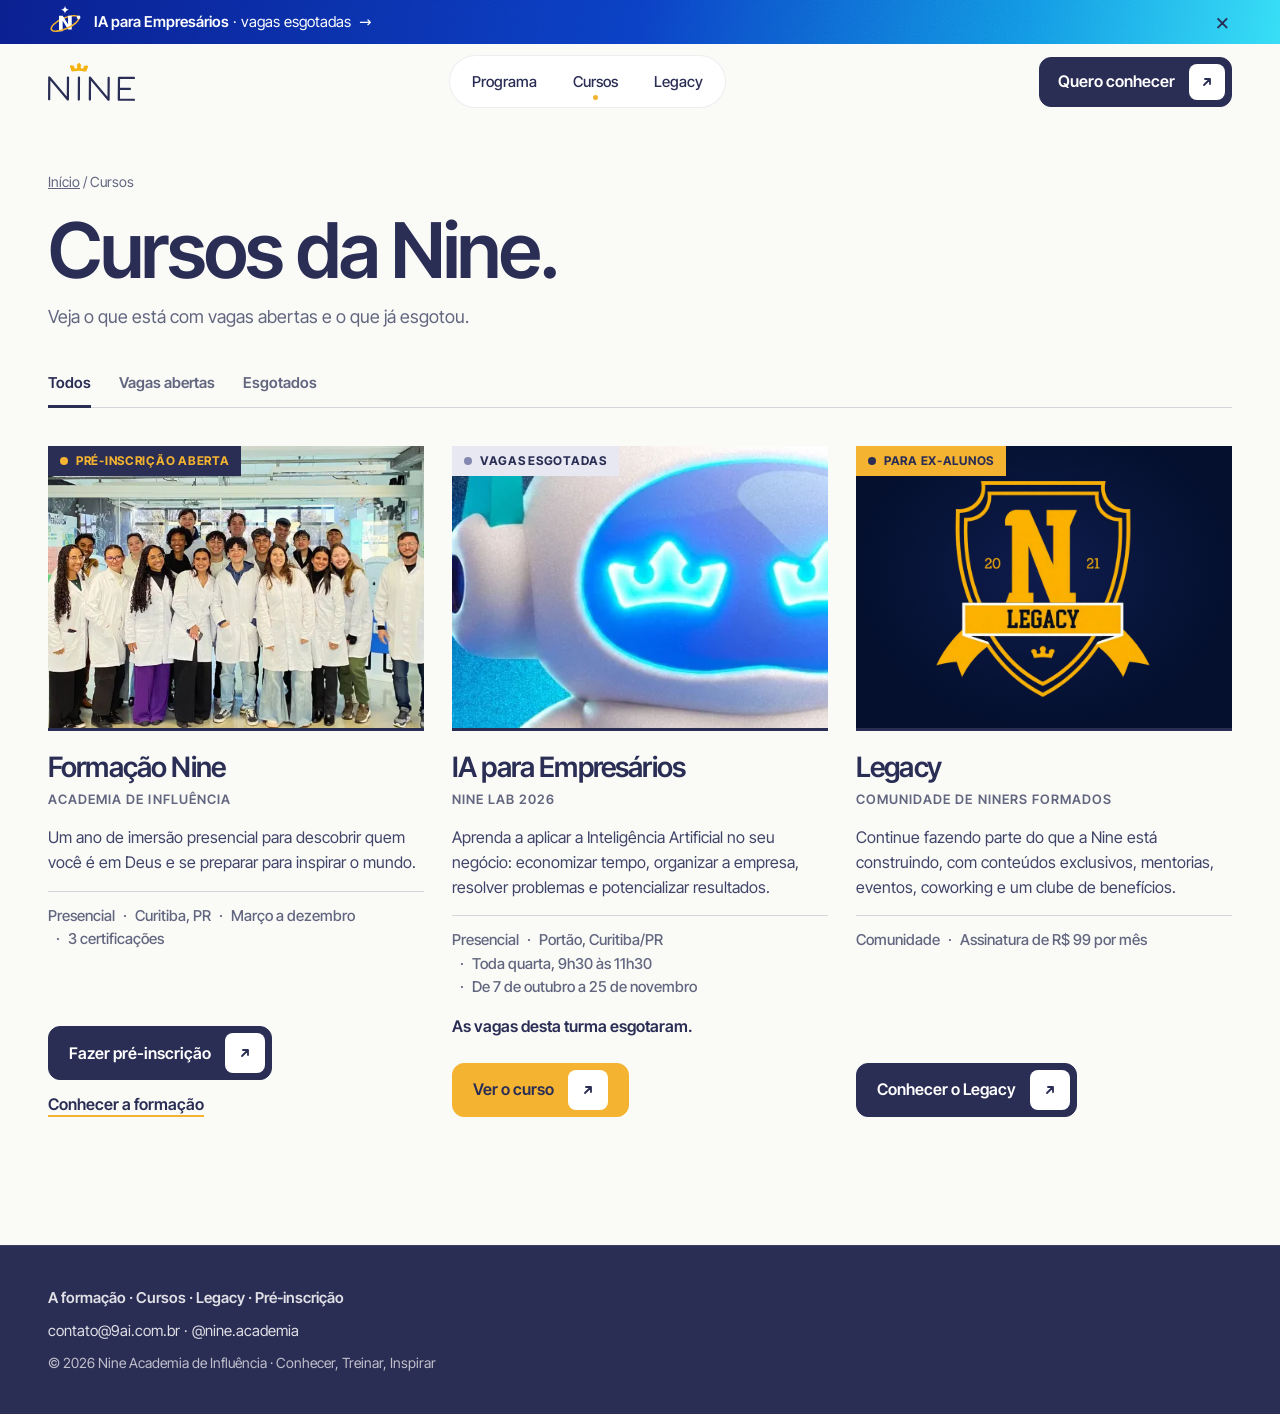
==== commit 4737d5e5: "Pilares só em azul e dourado 01 dourado, 02 azul Nine claro, 03 azul Nine (claro sobre o fundo azul)" ====
--- a/cursos/index.html
+++ b/cursos/index.html
@@ -13,7 +13,7 @@
   <meta name="theme-color" content="#2A2D54">
   <link rel="icon" type="image/png" href="/assets/logo/crown.png">
   <link rel="preload" as="font" type="font/woff2" href="/assets/fonts/inter-tight-latin.woff2" crossorigin>
-  <style id="css">:root{--navy:#2A2D54;--navy-90:#353862;--gold:#F4B431;--paper:#FAFAF7;--paper-2:#F2F2EE;--ink:#2A2D54;--ink-muted:#62667F;--line:rgba(42,45,84,.08);--green:#21CF8A;--coral:#FF4645;--violet:#8B3BEB;--blue:#1A2BFA;--lime:#BBEA00;--orange:#FF6A13;--ph:#DCDCE0;--ph-dark:#5E6175;--font:"Inter Tight",system-ui,-apple-system,"Segoe UI",sans-serif;--fs-mega:clamp(5rem,18vw,20rem);--fs-h1:clamp(2.75rem,6vw,5.5rem);--fs-h2:clamp(2rem,4vw,3.5rem);--fs-h3:clamp(1.25rem,2vw,1.75rem);--fs-body:clamp(1rem,1.1vw,1.125rem);--fs-label:.8125rem;--max:1440px;--gutter:24px;--margin:clamp(16px,4vw,48px);--r-card:24px;--r-btn:12px;--r-pill:999px;--r-arc:999px 999px 24px 24px;--space:clamp(96px,14vw,200px);--nav-h:76px}@font-face{font-family:"Inter Tight";font-style:normal;font-weight:400 700;font-display:swap;src:url("/assets/fonts/inter-tight-latin.woff2") format("woff2")}*,*::before,*::after{box-sizing:border-box}*{margin:0}html{scroll-behavior:smooth;scroll-padding-top:var(--nav-h);overflow-y:scroll;-webkit-text-size-adjust:100%}body{font-family:var(--font);font-size:var(--fs-body);line-height:1.55;color:var(--ink);background:var(--paper);-webkit-font-smoothing:antialiased;overflow-x:clip}img,video,svg{display:block;max-width:100%}ul,ol{list-style:none;padding:0}a{color:inherit}button,input,select,textarea{font:inherit;color:inherit}h1,h2,h3,h4{font-weight:600;letter-spacing:-0.03em;line-height:1;text-wrap:balance}h1{font-size:var(--fs-h1);line-height:.98}h2{font-size:var(--fs-h2);line-height:1.02}h3{font-size:var(--fs-h3);line-height:1.1;letter-spacing:-0.02em}p{text-wrap:pretty}[hidden]{display:none !important}:focus-visible{outline:2px solid var(--navy);outline-offset:3px;border-radius:4px}:focus:not(:focus-visible){outline:none}.aplicar :focus-visible,.footer :focus-visible,.menu :focus-visible,.cta-band :focus-visible{outline-color:var(--gold)}@media (prefers-reduced-motion:reduce){html{scroll-behavior:auto}*,*::before,*::after{transition-duration:.01ms !important;animation-duration:.01ms !important}}.sr-only{position:absolute;width:1px;height:1px;padding:0;margin:-1px;overflow:hidden;clip-path:inset(50%);white-space:nowrap;border:0}.a11y-bar a{position:absolute;left:16px;top:-100px;z-index:100;background:var(--navy);color:#fff;padding:12px 16px;border-radius:var(--r-btn)}.a11y-bar a:focus{top:16px}.noscript{padding:12px 16px;background:var(--navy);color:#fff;text-align:center}.crown{display:inline-block;aspect-ratio:214 / 101;background:url("/assets/logo/crown.png") center / contain no-repeat}.container{width:100%;max-width:var(--max);margin-inline:auto;padding-inline:var(--margin)}.grid-12{display:grid;grid-template-columns:repeat(12,minmax(0,1fr));column-gap:var(--gutter)}main{position:relative;z-index:1}.section{padding-block:calc(var(--space) / 2)}.section-head{margin-bottom:clamp(40px,6vw,80px)}.section-head h2{max-width:16ch}.hero,.section{position:relative;overflow-x:clip}.wm-mark{position:absolute;z-index:-1;pointer-events:none;user-select:none}.wm-mark--crown{opacity:.08}.wm-mark--nine::before{content:"NINE"}.wm-mark--nine{font-size:clamp(8rem,26vw,26rem);font-weight:700;letter-spacing:-0.05em;line-height:.8;color:var(--navy);opacity:.04;white-space:nowrap}@media (max-width:767px){.wm-mark--crown{max-width:120px}}.label{font-size:var(--fs-label);font-weight:600;letter-spacing:.08em;text-transform:uppercase;color:var(--ink-muted);line-height:1.3}.label + h1,.label + h2{margin-top:20px}.lead{font-size:clamp(1.0625rem,1.4vw,1.3125rem);line-height:1.5;color:var(--ink-muted)}.muted{color:var(--ink-muted)}.tbc{color:var(--ink-muted);font-size:.875rem;font-weight:500}.tbc--dark{color:rgba(255,255,255,.6)}.tbc-note{margin-top:16px;font-size:.875rem;color:var(--ink-muted)}.ph{position:relative;display:grid;place-items:center;overflow:hidden;aspect-ratio:var(--ar,auto);background:var(--ph);color:#6E7183;border-radius:var(--r-card);font-size:.75rem;font-weight:600;letter-spacing:.06em;text-transform:uppercase;text-align:center}.ph>span{padding:12px;max-width:26ch}.ph--dark{background:var(--ph-dark);color:rgba(255,255,255,.7)}.photo{position:relative;overflow:hidden;aspect-ratio:var(--ar,auto);background:var(--paper-2);border-radius:var(--r-card)}.photo img,.photo video{position:absolute;inset:0;width:100%;height:100%;object-fit:cover}html:has(dialog[open]){overflow:hidden}.btn{display:inline-flex;align-items:center;gap:14px;min-height:52px;padding:6px 6px 6px 20px;background:var(--navy);color:#fff;border:1px solid var(--navy);border-radius:var(--r-btn);font-weight:600;font-size:1rem;text-decoration:none;cursor:pointer;transition:background-color .2s,color .2s}.btn:hover{background:var(--navy-90)}.btn__icon{display:grid;place-items:center;width:40px;height:40px;border-radius:8px;background:#fff;color:var(--navy)}.btn__icon svg{width:16px;height:16px;fill:none;stroke:currentColor;stroke-width:1.8;stroke-linecap:round;stroke-linejoin:round}.btn--ghost{background:var(--gold);color:var(--navy);border-color:var(--gold);padding-right:20px}.btn--ghost:hover{background:#FEC34F;border-color:#FEC34F}.btn--light{background:#fff;color:var(--navy);border-color:#fff}.btn--light:hover{background:var(--paper-2)}.btn--light .btn__icon{background:var(--navy);color:#fff}.btn--gold{background:var(--gold);color:var(--navy);border-color:var(--gold)}.btn--gold:hover{background:#FEC34F}.btn--gold .btn__icon{background:var(--navy);color:var(--gold)}.btn:disabled{opacity:.5;cursor:not-allowed}.btn-row{display:flex;flex-wrap:wrap;gap:12px}.wm{display:inline-flex;align-items:flex-end;font-weight:700;letter-spacing:-0.02em;line-height:1}.wm__i{position:relative}.wm__i .crown{position:absolute;left:50%;bottom:100%;width:.5em;transform:translate(-50%,-.02em)}.top{position:fixed;inset:0 0 auto;z-index:50;transition:transform .45s cubic-bezier(.2,.7,.2,1)}.top.is-compact{transform:translateY(calc(var(--bar-h) * -1))}.top.is-hidden{transform:translateY(-100%)}.nav{height:var(--nav-h);display:flex;align-items:center;background:var(--paper);border-bottom:1px solid transparent;transition:background-color .3s,border-color .3s}.top.is-compact .nav{background:rgba(250,250,247,.72);backdrop-filter:blur(12px);-webkit-backdrop-filter:blur(12px);border-bottom:1px solid var(--line)}.nav__inner{display:flex;align-items:center;justify-content:space-between;gap:16px}.logo{display:block;line-height:0;text-decoration:none;color:var(--navy);border-radius:6px}.logo__svg{display:block;height:38px;width:auto}.nav__pill{position:relative;background:#fff;border:1px solid var(--line);border-radius:var(--r-pill);padding:4px}.nav__pill ul{display:flex}.nav__pill a{display:block;padding:10px 18px;border-radius:var(--r-pill);font-size:.9375rem;font-weight:500;text-decoration:none;color:var(--navy)}.nav__pill a:hover{background:var(--paper-2)}.nav__pill a{position:relative}.nav__pill a[aria-current]::after{content:"";position:absolute;left:50%;bottom:3px;width:5px;height:5px;margin-left:-2.5px;border-radius:50%;background:var(--gold)}.nav__cta{min-height:48px;padding-left:18px}.nav__cta .btn__icon{width:36px;height:36px}.nav__burger{display:none;width:48px;height:48px;border-radius:var(--r-btn);background:var(--navy);border:0;cursor:pointer;place-content:center;gap:6px}.nav__burger span[aria-hidden]{display:block;width:20px;height:2px;background:#fff;border-radius:2px}.menu{position:fixed;inset:0;z-index:60;background:var(--navy);color:#fff;display:flex;flex-direction:column;justify-content:center;padding:var(--margin)}.menu__close{position:absolute;top:14px;right:var(--margin);width:48px;height:48px;background:transparent;border:1px solid rgba(255,255,255,.25);border-radius:var(--r-btn);color:#fff;font-size:1.75rem;line-height:1;cursor:pointer}.menu a{display:block;padding:8px 0;font-size:clamp(2.25rem,10vw,3.5rem);font-weight:600;letter-spacing:-0.03em;text-decoration:none}.menu .menu__apply{color:var(--gold)}@media (max-width:1023px){.nav__pill,.nav__cta{display:none}.nav__burger{display:grid}}.hero{padding-top:calc(var(--bar-h) + var(--nav-h) + 8px)}.hero__card{position:relative;height:calc(88vh - var(--bar-h));min-height:520px;max-height:960px;border-radius:var(--r-card);overflow:hidden;isolation:isolate;color:#fff}.hero__media{position:absolute;inset:-12% 0 0;display:flex;background:var(--navy)}.hero__media video{flex:1 1 0;min-width:0;height:100%;object-fit:cover}.hero__media .hero__cel{display:none}@media (max-width:767px){.hero__media video{display:none}.hero__media .hero__cel{display:block}}.hero__card::after{content:"";position:absolute;inset:0;z-index:2;pointer-events:none;background:linear-gradient(to top,rgba(42,45,84,.94) 0%,rgba(42,45,84,.82) 24%,rgba(42,45,84,0) 58%)}.hero__wordmark{position:absolute;left:50%;top:46%;z-index:1;transform:translate(calc(-50% - .025em),-50%);font-size:clamp(6rem,50vw,48rem);font-weight:700;letter-spacing:-0.05em;line-height:.8;color:rgba(255,255,255,.7);white-space:nowrap;pointer-events:none}.hero__wordmark>span{display:block}.hero__wordmark>span::before{content:"NINE"}.hero__bar{position:absolute;inset:auto 0 0;z-index:3;display:flex;flex-wrap:wrap;align-items:end;justify-content:space-between;gap:24px 40px;padding:clamp(20px,3vw,40px)}.hero__what{max-width:34ch;font-size:clamp(1.125rem,1.7vw,1.5rem);font-weight:500;line-height:1.25;letter-spacing:-0.015em}.hero__what .label{display:block;margin-bottom:10px;color:#fff}.hero__go{display:flex;flex-wrap:wrap;align-items:center;gap:12px 24px}.hero__more{color:#fff;font-weight:600;text-underline-offset:5px;text-decoration-thickness:2px;text-decoration-color:var(--gold)}.hero__card :focus-visible{outline-color:var(--gold)}.hero__text{margin-top:clamp(40px,6vw,80px);row-gap:32px;align-items:end}.hero__head{grid-column:1 / span 7}.hero__side{grid-column:9 / span 4;display:grid;gap:28px}@media (max-width:1023px){.hero__head,.hero__side{grid-column:1 / -1}.hero__card{height:min(88svh,82vw)}}@media (max-width:767px){.hero__card{height:76svh;min-height:500px}.hero__card::after{background:linear-gradient(to top,rgba(42,45,84,.95) 0%,rgba(42,45,84,.86) 40%,rgba(42,45,84,0) 72%)}.hero__wordmark{top:30%}}.manifesto .grid-12{row-gap:32px}.manifesto__aside{grid-column:1 / span 3;display:grid;gap:32px;align-content:start}.manifesto__face{max-width:220px}.manifesto__text{grid-column:4 / -1;font-size:clamp(1.75rem,3.6vw,3.25rem);font-weight:500;line-height:1.12;letter-spacing:-0.025em;color:var(--navy)}@media (max-width:1023px){.manifesto__aside,.manifesto__text{grid-column:1 / -1}.manifesto__aside{grid-template-columns:auto 1fr;align-items:end;gap:16px}.manifesto__aside .label{order:2;padding-bottom:10px;border-bottom:1px solid var(--line-strong)}.manifesto__face{order:1;width:96px}}.zoom{position:relative;display:grid;grid-template-columns:repeat(3,1fr);grid-template-rows:repeat(3,1fr);gap:12px;height:calc(100svh - var(--nav-h) - 32px);min-height:560px;max-height:960px}.zoom__ring{display:contents}.zoom__item,.zoom__center{border-radius:16px}.zoom__item:nth-child(-n+3){grid-row:1}.zoom__item:nth-child(4){grid-area:2 / 1}.zoom__item:nth-child(5){grid-area:2 / 3}.zoom__item:nth-child(n+6){grid-row:3}.zoom__center{grid-area:2 / 2;position:relative;overflow:hidden;background:var(--navy);color:#fff;display:grid;place-items:center}.zoom__center video,.zoom__still{position:absolute;inset:0;width:100%;height:100%;object-fit:cover}.zoom__still{display:none}@media (max-width:1023px){.zoom__center video{display:none}.zoom__still{display:block}.zoom .zoom__center::after{background:linear-gradient(to bottom,rgba(42,45,84,.62),rgba(42,45,84,.5))}}.zoom__center::after{content:"";position:absolute;inset:0;background:rgba(42,45,84,.35)}.zoom__phrase{position:relative;z-index:1;font-size:clamp(1.25rem,2.6vw,2.5rem);font-weight:600;letter-spacing:-0.03em;line-height:1;padding:16px;text-align:center}@media (max-width:1023px){.zoom:not(.is-pinned){display:block;height:auto;min-height:0;max-height:none}.zoom:not(.is-pinned) .zoom__center{aspect-ratio:4 / 5;max-height:80vh;width:100%}.zoom:not(.is-pinned) .zoom__item{aspect-ratio:4 / 3}.zoom:not(.is-pinned) .zoom__phrase{font-size:var(--fs-h1)}.zoom:not(.is-pinned) .zoom__ring{display:flex;gap:12px;margin-top:12px;overflow-x:auto;scroll-snap-type:x mandatory;scrollbar-width:none;margin-inline:calc(var(--margin) * -1);padding-inline:var(--margin);scroll-padding-inline:var(--margin)}.zoom:not(.is-pinned) .zoom__item{flex:0 0 62%;scroll-snap-align:start}}.mural{margin-top:var(--space)}.mural__head{row-gap:16px;align-items:end;margin-bottom:32px}.mural__title{grid-column:1 / span 6;font-size:var(--fs-h2)}.mural__sub{grid-column:8 / -1}.chips{display:flex;flex-wrap:wrap;gap:8px;margin-bottom:32px}.chip{min-height:44px;padding:8px 18px;border-radius:var(--r-pill);background:#fff;border:1px solid var(--line-strong);color:var(--navy);font-size:.9375rem;font-weight:500;cursor:pointer;transition:background-color .2s,color .2s,border-color .2s}.chip:hover{border-color:var(--navy)}.chip[aria-pressed="true"]{background:var(--navy);border-color:var(--navy);color:#fff}.masonry{columns:4;column-gap:16px}.masonry li{break-inside:avoid;margin-bottom:16px}.masonry figure{position:relative}.mural__open{display:block;width:100%;padding:0;border:0;background:var(--paper-2);border-radius:16px;overflow:hidden;cursor:zoom-in}.mural__open img{width:100%;height:auto;transition:transform .6s cubic-bezier(.2,.7,.2,1)}.masonry figcaption{margin-top:8px;font-size:.875rem;color:var(--ink-muted)}@media (hover:hover) and (pointer:fine){.masonry figcaption{position:absolute;left:8px;right:8px;bottom:8px;margin:0;padding:8px 12px;border-radius:10px;background:rgba(42,45,84,.82);color:#fff;opacity:0;transform:translateY(8px);transition:opacity .3s,transform .3s;pointer-events:none}.masonry figure:hover figcaption,.masonry figure:focus-within figcaption{opacity:1;transform:none}.masonry figure:hover img{transform:scale(1.05)}}.mural__more{display:flex;justify-content:center;margin-top:32px}@media (max-width:1023px){.masonry{columns:3}.mural__title,.mural__sub{grid-column:1 / -1}}@media (max-width:767px){.masonry{columns:2;column-gap:12px}.masonry li{margin-bottom:12px}.chips{flex-wrap:nowrap;overflow-x:auto;margin-inline:calc(var(--margin) * -1);padding-inline:var(--margin);scrollbar-width:none}.chip{flex:none}}.reels{margin-top:var(--space)}.reels__track{display:flex;align-items:center;gap:16px;overflow-x:auto;scroll-snap-type:x mandatory;scrollbar-width:none;margin-inline:calc(var(--margin) * -1);padding:8px var(--margin)}.reels__track li{flex:0 0 clamp(180px,17vw,240px);scroll-snap-align:center}.reels__track li.is-active{flex-basis:clamp(220px,21vw,300px)}.reels__track li{position:relative}video{background-color:var(--navy);background-size:cover;background-position:center;background-repeat:no-repeat}.reel{display:block;width:100%;aspect-ratio:9 / 16;object-fit:cover;border-radius:20px}.reels__track li::after{content:"";position:absolute;inset:0;border-radius:20px;background:var(--navy);opacity:.5;pointer-events:none;transition:opacity .4s}.reels__track li.is-active::after{opacity:0}.reel__pick{position:absolute;inset:0;border:0;background:none;border-radius:20px;cursor:pointer}.reels__track li.is-active .reel__pick{display:none}.reel__sound{position:absolute;right:12px;bottom:12px;width:44px;height:44px;border-radius:50%;border:0;background:rgba(42,45,84,.82);color:#fff;cursor:pointer;display:grid;place-items:center}.reel__sound svg{width:20px;height:20px;fill:none;stroke:currentColor;stroke-width:1.8;stroke-linecap:round;stroke-linejoin:round}.reel__sound .on,.reel__sound[aria-pressed="true"] .off{display:none}.reel__sound[aria-pressed="true"] .on{display:block}.reels__track li:not(.is-active) .reel__sound{display:none}.reels__more{margin-top:32px;text-align:center;font-size:var(--fs-h3);font-weight:500;letter-spacing:-0.02em}.reels__more a{font-weight:700;text-decoration-color:var(--gold);text-decoration-thickness:3px;text-underline-offset:6px}@media (min-width:1024px){.reels__track{overflow:visible}.reels__track li{flex:1 1 0}.reels__track li.is-active{flex:1.3 1 0}}@media (max-width:767px){.reels__track li{flex-basis:64%}.reels__track li.is-active{flex-basis:64%}}.cta-band{position:relative;background:var(--navy);color:#fff;overflow:hidden;isolation:isolate}.cta-band__bg{position:absolute;inset:0;z-index:-1;width:100%;height:100%;object-fit:cover;opacity:.22}.cta-band__inner{display:flex;flex-wrap:wrap;align-items:end;justify-content:space-between;gap:32px;padding-block:clamp(96px,12vw,180px)}.cta-band h2{font-size:var(--fs-h1);max-width:14ch}.numeros .grid-12{row-gap:40px}.numeros__aside{grid-column:1 / span 4;display:flex;flex-direction:column;gap:24px}.numeros__aside h2{max-width:12ch}.numeros__face{max-width:280px}.numeros__foot{margin-top:auto;display:grid;gap:28px;justify-items:start}.numeros__cards{grid-column:6 / -1;display:grid;grid-template-columns:1fr 1fr;gap:16px}.stat{display:flex;flex-direction:column;min-height:clamp(240px,24vw,320px);padding:clamp(20px,2.4vw,32px);background:var(--paper-2);border-radius:var(--r-card)}.stat__label{padding-bottom:16px;border-bottom:1px solid var(--line);font-size:1.25rem;font-weight:500;color:var(--ink-muted);letter-spacing:-0.01em}.stat__num{font-variant-numeric:tabular-nums;margin-top:auto;font-size:clamp(4rem,8vw,7rem);font-weight:600;letter-spacing:-0.05em;line-height:.9}.stat__note{margin-top:12px;font-size:.9375rem;color:var(--ink-muted)}.stat__num [data-count]{display:inline-block;min-width:2ch}.stat--navy{background:var(--navy);color:#fff}.stat--navy .stat__label{color:var(--gold);border-color:rgba(255,255,255,.12)}.stat--navy .stat__note{color:rgba(255,255,255,.7)}@media (max-width:1023px){.numeros__aside,.numeros__cards{grid-column:1 / -1}.numeros__face{max-width:240px}}@media (max-width:479px){.numeros__cards{gap:10px}.stat{min-height:200px;padding:18px}.stat__label{font-size:1rem}.stat__note{font-size:.875rem}}.pilar{display:grid;grid-template-columns:repeat(12,minmax(0,1fr));column-gap:var(--gutter);row-gap:48px;align-items:center;padding-block:clamp(48px,7vw,100px);border-top:1px solid var(--line)}.pilar__text{grid-column:1 / span 6}.pilar__media{grid-column:8 / -1}.pilar__num{font-size:clamp(4rem,9vw,8rem);font-weight:600;letter-spacing:-0.05em;line-height:.85;color:var(--navy)}.pilar h3{margin-top:24px;font-size:var(--fs-h2);line-height:1.02;letter-spacing:-0.03em}.pilar__quote{margin-top:20px;font-size:var(--fs-h3);line-height:1.3;color:var(--ink-muted);max-width:30ch}.pilar__bar{display:block;width:64px;height:4px;margin-top:32px;border-radius:4px;background:var(--accent)}.pilar__items{margin-top:32px;display:grid;grid-template-columns:repeat(3,1fr);gap:12px}.pilar__items li{padding:20px;background:var(--paper-2);border-radius:16px;border-top:3px solid var(--accent)}.pilar__items h4{font-size:1.0625rem;letter-spacing:-0.01em;line-height:1.2}.pilar__items p{margin-top:8px;font-size:.9375rem;line-height:1.45;color:var(--ink-muted)}.pilar__media{position:relative;max-width:480px;width:100%;margin-inline:auto}.arc{aspect-ratio:3 / 5;border-radius:var(--r-arc);overflow:hidden;background:var(--paper-2)}.arc img{width:100%;height:100%;object-fit:cover}.brush{position:absolute;inset:0;overflow:visible;pointer-events:none}.brush path{fill:none;stroke:var(--accent);stroke-width:12;stroke-linecap:round;stroke-linejoin:round}@media (max-width:1199px){.pilar__items{grid-template-columns:1fr}}@media (max-width:1023px){.pilar__text,.pilar__media{grid-column:1 / -1}.pilar__media{order:-1}.pilar__media{max-width:400px;width:calc(100% - 24px);margin-inline:12px 0}}.faq .grid-12{row-gap:40px}.faq__head{grid-column:1 / span 4;display:grid;gap:20px;align-content:start}.faq__face{max-width:200px;margin-top:12px}.faq__list{grid-column:6 / -1;border-top:1px solid rgba(42,45,84,.14)}.faq details{border-bottom:1px solid rgba(42,45,84,.14);overflow:hidden}.faq summary{display:flex;justify-content:space-between;align-items:center;gap:24px;padding:24px 0;font-size:clamp(1.0625rem,1.5vw,1.375rem);font-weight:600;letter-spacing:-0.015em;line-height:1.25;cursor:pointer;list-style:none}.faq summary::-webkit-details-marker{display:none}.faq summary:focus-visible{outline-offset:-4px;border-radius:12px}.faq details[open] summary{padding-bottom:12px}.faq summary::after{content:"+";flex:none;display:grid;place-items:center;width:36px;height:36px;border-radius:50%;border:1px solid rgba(42,45,84,.2);font-weight:400;font-size:1.25rem}.faq details[open] summary::after{content:"−";background:var(--navy);color:#fff;border-color:var(--navy)}.faq details p{padding:0 48px 28px 0;line-height:1.6}@media (max-width:1023px){.faq__head,.faq__list{grid-column:1 / -1}.faq__face{display:none}}.aplicar{position:relative;z-index:1;background:var(--navy);color:#fff;padding-block:var(--space)}.aplicar .grid-12{row-gap:48px}.aplicar__head{grid-column:1 / span 5;align-self:start}.aplicar__crown{display:block;width:72px;margin-bottom:28px}.aplicar h2{font-size:var(--fs-h1);max-width:10ch}.aplicar .lead{margin-top:24px;color:rgba(255,255,255,.78);max-width:36ch}.aplicar .tbc{display:block;margin-top:12px}.footer{position:relative;z-index:1;background:var(--navy);color:#fff;overflow:hidden;border-top:1px solid rgba(255,255,255,.08)}.footer__cols{display:grid;grid-template-columns:1.2fr 1fr 1.4fr 1fr;gap:40px 32px;padding-top:72px}.footer__title{font-size:var(--fs-label);font-weight:600;letter-spacing:.08em;text-transform:uppercase;color:var(--gold);margin-bottom:16px}.footer li + li{margin-top:8px}.footer a{text-decoration:none;color:rgba(255,255,255,.85)}.footer a:hover{color:#fff;text-decoration:underline}.footer__copy{margin-top:64px;font-size:.875rem;color:rgba(255,255,255,.6)}.footer__wm{display:flex;justify-content:center;margin:72px 0 0;padding:0;line-height:0;color:#fff}.footer__wm svg{display:block;width:clamp(260px,56vw,820px);height:auto}@media (max-width:767px){.footer__wm svg{width:min(80vw,340px)}}@media (max-width:767px){.footer__cols{grid-template-columns:1fr 1fr}}html.lenis,html.lenis body{height:auto}html.lenis.lenis-smooth{scroll-behavior:auto !important}.lenis.lenis-smooth [data-lenis-prevent]{overscroll-behavior:contain}.lenis.lenis-stopped{overflow:clip}.pilares.is-pinned .pilares__stage{position:relative;height:100svh}.pilares.is-pinned .pilar{position:absolute;inset:0;border-top:0;padding-block:32px}.pilares.is-pinned .pilar__text{position:relative;padding-left:40px}.pilares.is-pinned .pilar__num{font-size:clamp(3.5rem,6vw,6rem)}.pilares.is-pinned .pilar h3{margin-top:16px}.pilares.is-pinned .pilar__bar{position:absolute;left:0;top:0;width:4px;height:100%;margin:0;background:var(--line);overflow:hidden}.pilares.is-pinned .pilar__bar::after{content:"";position:absolute;inset:0;background:var(--accent);transform:scaleY(var(--p,0));transform-origin:top}.pilares.is-pinned .pilar__items{grid-template-columns:repeat(3,1fr)}.pilares.is-pinned .pilar__items li{padding:16px}.pilares.is-pinned .pilar__media{max-width:min(440px,calc((100svh - 64px) * .6))}.cursor{position:fixed;left:0;top:0;z-index:95;pointer-events:none;width:72px;height:72px;margin:-36px 0 0 -36px;border-radius:50%;background:#fff;mix-blend-mode:difference;display:grid;place-items:center}.cursor span{font-size:.875rem;font-weight:600;color:#000;opacity:0}.lightbox{width:100%;height:100%;max-width:none;max-height:none;margin:0;padding:0;border:0;background:rgba(25,27,53,.96);color:#fff;overscroll-behavior:contain}.lightbox::backdrop{background:rgba(25,27,53,.6)}.lightbox[open]{display:grid;place-items:center}.lightbox__fig{display:grid;gap:12px;justify-items:center;padding:72px 16px 32px;touch-action:pan-y}.lightbox__fig img{max-width:min(92vw,1200px);max-height:78vh;width:auto;height:auto;border-radius:12px}.lightbox__fig figcaption{font-size:.9375rem;color:rgba(255,255,255,.8);text-align:center}.lightbox__btn{position:absolute;width:52px;height:52px;border-radius:50%;border:1px solid rgba(255,255,255,.25);background:rgba(255,255,255,.08);color:#fff;font-size:1.375rem;cursor:pointer}.lightbox__btn:hover{background:rgba(255,255,255,.16)}.lightbox__btn:focus-visible{outline:2px solid var(--gold);outline-offset:3px}.lightbox__close{top:16px;right:16px;font-size:1.75rem}.lightbox__prev,.lightbox__next{top:50%;transform:translateY(-50%)}.lightbox__prev{left:16px}.lightbox__next{right:16px}@media (max-width:767px){.lightbox__prev,.lightbox__next{top:auto;bottom:16px;transform:none}}.cta-float{position:fixed;right:24px;bottom:24px;z-index:40;display:inline-flex;align-items:center;gap:6px;min-height:52px;padding:12px 22px;background:var(--navy);color:#fff;border-radius:var(--r-pill);text-decoration:none;font-size:.9375rem;box-shadow:0 12px 32px rgba(42,45,84,.25),inset 0 0 0 1px rgba(255,255,255,.22);opacity:0;visibility:hidden;transform:translateY(16px);transition:opacity .3s,transform .3s,visibility .3s}.cta-float strong{color:var(--gold);font-weight:600}.cta-float span{color:rgba(255,255,255,.85)}.cta-float.is-on{opacity:1;visibility:visible;transform:none}.cta-float:focus-visible{outline-color:var(--gold)}@media (max-width:767px){.cta-float{left:0;right:0;bottom:0;justify-content:center;border-radius:0;padding-bottom:16px}}.zoom.is-pinned{height:100svh;max-height:none;padding-block:16px}.zoom.is-pinned::before{content:"";position:absolute;top:0;bottom:0;left:calc(50% - 50vw);right:calc(50% - 50vw);background:var(--navy);opacity:var(--bg,0);pointer-events:none}.zoom.is-pinned .zoom__center{grid-area:auto;position:absolute;top:0;bottom:0;left:50%;width:auto;aspect-ratio:9 / 16;transform:translateX(-50%);border-radius:0;background:none}.zoom.is-pinned .zoom__center::after{display:none}.zoom.is-pinned .zoom__center video{filter:brightness(.72)}.zoom.is-pinned .zoom__still{filter:brightness(.52) saturate(.95)}.zoom.is-pinned .zoom__center{overflow:visible}.zoom.is-pinned .zoom__phrase{position:absolute;top:0;bottom:0;left:50%;width:min(100vw,1200px);margin:0 0 0 calc(min(100vw,1200px) / -2);display:grid;align-content:center;font-size:clamp(3rem,min(10vw,14svh),12rem);letter-spacing:-0.05em;text-shadow:0 4px 40px rgba(42,45,84,.5)}:root{--bar-h:44px;--ia-a:#0A1E8C;--ia-b:#0B3FC4;--ia-c:#1296E3;--ia-d:#35DDF6;--on-navy:rgba(255,255,255,.82);--line-strong:rgba(42,45,84,.18);--tint-green:#DCF6EA;--tint-coral:#FFE5E4;--tint-violet:#ECE3FD;--violet-light:#B692FF}html.no-bar{--bar-h:0px}.acc-green{--accent:var(--green);--tint:var(--tint-green)}.acc-coral{--accent:var(--coral);--tint:var(--tint-coral)}.acc-violet{--accent:var(--violet);--tint:var(--tint-violet)}.acc-gold{--accent:var(--gold)}.ar-45{--ar:4/5}.ar-11{--ar:1/1}.ar-43{--ar:4/3}.ar-169{--ar:16/9}.ar-34{--ar:3/4}.wm-a{bottom:-40px;right:2%;width:200px;transform:rotate(-12deg)}.wm-b{bottom:4%;left:6%;width:150px;transform:rotate(10deg)}.wm-c{top:0;right:-6vw;transform:rotate(3deg)}.wm-d{top:2%;right:-8vw;transform:rotate(-3deg)}.wm-e{top:6%;left:44%;width:160px;transform:rotate(12deg)}.wm-f{bottom:-2%;left:-5vw;transform:rotate(-4deg)}.wm-g{top:38%;left:34%;width:170px;transform:rotate(-8deg)}.section--navy{background:var(--navy);color:#fff;isolation:isolate}.section--navy .label{color:var(--gold)}.section--navy .lead{color:var(--on-navy)}.section--navy :focus-visible{outline-color:var(--gold)}.section--tint{background:var(--paper-2);isolation:isolate}.section-head--split{display:grid;grid-template-columns:repeat(12,minmax(0,1fr));column-gap:var(--gutter);row-gap:20px;align-items:end}.section-head--split>div{grid-column:1 / span 7}.section-head--split>.lead{grid-column:9 / -1}.section-head--split h2{max-width:15ch}@media (max-width:1023px){.section-head--split>div,.section-head--split>.lead{grid-column:1 / -1}}.textlink{font-weight:600;text-decoration-color:var(--gold);text-decoration-thickness:2px;text-underline-offset:5px}.textlink:hover{text-decoration-thickness:3px}.ia-bar{position:relative;height:var(--bar-h);overflow:hidden;isolation:isolate;color:#fff;background:linear-gradient(100deg,var(--ia-a) 0%,var(--ia-b) 50%,var(--ia-c) 80%,var(--ia-d) 100%)}.ia-bar::before{content:"";position:absolute;inset:0;z-index:-1;opacity:.22;mix-blend-mode:overlay;pointer-events:none;background:url("data:image/svg+xml,%3Csvg xmlns='http://www.w3.org/2000/svg' width='160' height='160'%3E%3Cfilter id='n'%3E%3CfeTurbulence type='fractalNoise' baseFrequency='.9' numOctaves='2' stitchTiles='stitch'/%3E%3C/filter%3E%3Crect width='160' height='160' filter='url(%23n)'/%3E%3C/svg%3E")}.ia-bar__inner{height:100%;display:flex;align-items:center;gap:4px}.ia-bar__link{flex:1;min-width:0;height:100%;display:flex;align-items:center;gap:12px;color:#fff;text-decoration:none;font-size:.9375rem}.ia-bar__link:focus-visible{outline-color:#fff;outline-offset:-3px}.ia-mark{flex:none;width:34px;height:34px;overflow:visible}.ia-mark .orbit{fill:none;stroke:var(--gold);stroke-width:2.2;stroke-linecap:round}.ia-mark .star{transform-box:fill-box;transform-origin:center;animation:ia-twinkle 3.2s ease-in-out infinite}@keyframes ia-twinkle{0%,100%{transform:scale(1);opacity:1}50%{transform:scale(.55) rotate(45deg);opacity:.7}}.ia-bar__text{min-width:0;white-space:nowrap;overflow:hidden;text-overflow:ellipsis}.ia-bar__text strong{font-weight:600}.ia-bar__link:hover .ia-bar__text strong{text-decoration:underline;text-underline-offset:4px}.ia-bar__go{display:inline-block;margin-left:4px;transition:transform .2s}.ia-bar__link:hover .ia-bar__go{transform:translateX(3px)}.ia-bar__close{flex:none;width:44px;height:44px;margin-right:-12px;border:0;background:none;color:var(--navy);font-size:1.5rem;line-height:1;cursor:pointer;border-radius:50%}.ia-bar__close:focus-visible{outline-offset:-6px}@media (max-width:899px){.ia-bar{background:linear-gradient(100deg,var(--ia-a) 0%,var(--ia-b) 62%,var(--ia-c) 88%,var(--ia-d) 100%)}.ia-bar__link{font-size:.875rem;gap:10px}}@media (max-width:479px){.ia-mark{width:30px;height:30px}}@media (max-width:359px){.ia-bar__extra{display:none}}.ficha{margin-top:clamp(40px,5vw,72px);display:grid;grid-template-columns:repeat(4,minmax(0,1fr));border-top:1px solid var(--line-strong)}.ficha>div{padding:20px 24px 0 0}.ficha>div + div{padding-left:24px;border-left:1px solid var(--line-strong)}.ficha dt{font-size:var(--fs-label);font-weight:600;letter-spacing:.08em;text-transform:uppercase;color:var(--ink-muted)}.ficha dd{margin:8px 0 0;font-size:clamp(1.0625rem,1.5vw,1.375rem);font-weight:600;letter-spacing:-0.02em;line-height:1.2}.ficha dd small{display:block;margin-top:4px;font-size:.9375rem;font-weight:400;letter-spacing:0;color:var(--ink-muted)}@media (max-width:899px){.ficha{grid-template-columns:1fr 1fr}.ficha>div{padding:18px 16px 18px 0}.ficha>div + div{padding-left:0;border-left:0}.ficha>div:nth-child(even){padding-left:16px;border-left:1px solid var(--line-strong)}.ficha>div:nth-child(n+3){border-top:1px solid var(--line-strong)}}.numeros__aside p.lead{max-width:44ch}.numeros__aside .btn{margin-top:4px}.pilares__lead{margin-top:20px;max-width:52ch}.grade__tabs{display:grid;grid-template-columns:repeat(3,minmax(0,1fr));gap:12px}.grade__tab{position:relative;display:grid;gap:6px;align-content:start;text-align:left;padding:24px 22px 22px;overflow:hidden;background:#fff;color:var(--navy);border:1px solid var(--line-strong);border-radius:20px;cursor:pointer;transition:background-color .25s,color .25s,border-color .25s}.grade__tab::before{content:"";position:absolute;left:22px;right:22px;top:0;height:4px;border-radius:0 0 4px 4px;background:var(--accent)}.grade__tab:hover{border-color:var(--navy)}.grade__n{font-size:var(--fs-label);font-weight:600;letter-spacing:.08em;text-transform:uppercase;color:var(--ink-muted)}.grade__name{font-size:var(--fs-h3);font-weight:600;letter-spacing:-0.02em;line-height:1.1}.grade__count{font-size:.9375rem;color:var(--ink-muted)}.grade__tab[aria-selected="true"]{background:var(--navy);border-color:var(--navy);color:#fff}.grade__tab[aria-selected="true"] :is(.grade__n,.grade__count){color:var(--on-navy)}.grade__panel{margin-top:12px;padding:clamp(24px,3.6vw,56px);background:#fff;border-radius:var(--r-card);box-shadow:inset 0 0 0 1px var(--line-strong)}.grade__panel.is-active{animation:grade-in .45s cubic-bezier(.2,.7,.2,1)}@keyframes grade-in{from{opacity:0;transform:translateY(12px)}}.grade__cols{display:grid;grid-template-columns:repeat(12,minmax(0,1fr));gap:40px var(--gutter)}.grade__block{grid-column:span 6}.grade__block--wide{grid-column:1 / -1}.grade__block--7{grid-column:span 7}.grade__block--5{grid-column:span 5}.grade__block>h3{font-size:clamp(1.25rem,1.8vw,1.5rem)}.grade__block>h3 small{margin-left:8px;font-size:.9375rem;font-weight:500;letter-spacing:0;color:var(--ink-muted)}.grade__block>p{margin-top:10px;color:var(--ink-muted);max-width:62ch}.mods{margin-top:20px;counter-reset:m;columns:2;column-gap:32px}.mods li{counter-increment:m;break-inside:avoid;display:flex;gap:14px;align-items:baseline;padding:11px 0;border-top:1px solid var(--line);font-weight:500;line-height:1.3}.mods li::before{content:counter(m,decimal-leading-zero);flex:none;font-size:.8125rem;font-weight:600;font-variant-numeric:tabular-nums;color:var(--ink-muted)}.mods--1{columns:1}.mods li small{display:block;margin-top:4px;font-size:.9375rem;font-weight:400;color:var(--ink-muted);line-height:1.45}.tags{margin-top:20px;display:flex;flex-wrap:wrap;gap:8px}.tags li{padding:8px 14px;border-radius:var(--r-pill);background:var(--tint,var(--paper-2));font-size:.9375rem;font-weight:500}.steps3{margin-top:20px;display:grid;grid-template-columns:repeat(3,minmax(0,1fr));gap:12px}.step{padding:20px;border-radius:16px;background:var(--paper-2);border-top:3px solid var(--accent)}.step__when{font-size:var(--fs-label);font-weight:600;letter-spacing:.08em;text-transform:uppercase;color:var(--ink-muted)}.step h4{margin-top:10px;font-size:1.1875rem;letter-spacing:-0.015em}.step p:not(.step__when){margin-top:8px;font-size:.9375rem;line-height:1.5;color:var(--ink-muted)}.areas{display:grid;grid-template-columns:repeat(2,minmax(0,1fr));gap:40px var(--gutter)}.areas__cat>h3{display:flex;align-items:center;gap:10px;font-size:var(--fs-label);font-weight:600;letter-spacing:.08em;text-transform:uppercase;color:var(--ink-muted)}.areas__cat>h3::before{content:"";width:10px;height:10px;border-radius:50%;background:var(--accent)}.area{margin-top:16px;padding-top:16px;border-top:1px solid var(--line)}.area h4{font-size:1.25rem;letter-spacing:-0.02em}.area p{margin-top:6px;font-size:.9375rem;line-height:1.5;color:var(--ink-muted)}.grade__cta{margin-top:40px;display:flex;flex-wrap:wrap;align-items:center;justify-content:space-between;gap:20px 32px;padding:clamp(20px,2.4vw,32px);border-radius:var(--r-card);background:var(--paper-2)}.grade__cta p{font-size:var(--fs-h3);font-weight:600;letter-spacing:-0.02em;line-height:1.15;max-width:26ch}@media (max-width:1023px){.grade__block,.grade__block--7,.grade__block--5{grid-column:1 / -1}.steps3{grid-template-columns:1fr}}@media (max-width:767px){.grade__tabs{grid-template-columns:1fr;gap:8px}.grade__tab{grid-template-columns:auto 1fr auto;align-items:baseline;gap:12px;padding:18px 18px 16px;border-radius:16px}.grade__tab::before{left:0;right:auto;top:0;bottom:0;width:4px;height:auto;border-radius:0}.grade__name{font-size:1.125rem}.grade__count{font-size:.875rem}.mods{columns:1}.areas{grid-template-columns:1fr}}.doors{display:flex;gap:10px;height:clamp(520px,46vw,640px)}.door{position:relative;flex:1 1 0;min-width:0;overflow:hidden;isolation:isolate;display:flex;flex-direction:column;padding:24px;color:#fff;background:var(--navy);border-radius:var(--r-card);cursor:pointer;outline-offset:3px;transition:flex-grow .7s cubic-bezier(.2,.7,.2,1),background-color .4s,color .3s}.door__img{position:absolute;z-index:-1;top:0;right:0;bottom:0;width:100%;border-radius:var(--r-card);background:var(--navy);transition:width .7s cubic-bezier(.2,.7,.2,1),top .7s,right .7s,bottom .7s,border-radius .7s}.door__img::after{content:"";position:absolute;inset:0;background:linear-gradient(to bottom,rgba(42,45,84,.92) 0%,rgba(42,45,84,.66) 26%,rgba(42,45,84,.66) 55%,rgba(42,45,84,.9) 100%);transition:opacity .5s}.door__when{display:flex;flex-wrap:wrap;gap:2px 10px;font-size:var(--fs-label);font-weight:600;letter-spacing:.08em;text-transform:uppercase}.door__when span{color:var(--gold)}.door h3{margin-top:auto;font-size:clamp(1.375rem,2vw,1.75rem);letter-spacing:-0.02em;white-space:nowrap;writing-mode:vertical-rl;transform:rotate(180deg)}.door__body{position:absolute;width:1px;height:1px;overflow:hidden;clip-path:inset(50%)}@media (min-width:1024px){.door.is-open{flex-grow:4.4;cursor:default;background:#fff;color:var(--navy);box-shadow:inset 0 0 0 1px var(--line-strong);padding:32px calc(42% + 32px) 32px 32px}.door.is-open .door__img{top:12px;right:12px;bottom:12px;width:42%;border-radius:16px}.door.is-open .door__img::after{opacity:0}.door.is-open .door__when{color:var(--ink-muted)}.door.is-open .door__when span{color:var(--navy)}.door.is-open h3{margin-top:auto;font-size:var(--fs-h2);line-height:1;letter-spacing:-0.03em;white-space:normal;writing-mode:horizontal-tb;transform:none}.door.is-open .door__body{position:static;width:auto;height:auto;overflow:visible;clip-path:none;margin-top:20px;display:grid;gap:20px;animation:door-in .6s .2s both cubic-bezier(.2,.7,.2,1)}.door__body p{max-width:40ch;color:var(--ink-muted);font-size:1.0625rem}.door__list{display:flex;flex-wrap:wrap;gap:8px}.door__list li{padding:7px 12px;border-radius:var(--r-pill);background:var(--paper-2);font-size:.875rem;font-weight:500}}@keyframes door-in{from{opacity:0;transform:translateY(16px)}}.doors__note{margin-top:24px;display:flex;flex-wrap:wrap;align-items:baseline;gap:6px 16px;font-size:.9375rem;color:var(--ink-muted)}@media (max-width:1023px){.doors{height:auto;overflow-x:auto;scroll-snap-type:x mandatory;scrollbar-width:none;margin-inline:calc(var(--margin) * -1);padding-inline:var(--margin);scroll-padding-inline:var(--margin);gap:12px}.door{flex:0 0 min(82%,360px);scroll-snap-align:start;padding:0 0 24px;background:#fff;color:var(--navy);box-shadow:inset 0 0 0 1px var(--line-strong);cursor:default}.door__img{position:relative;z-index:0;width:100%;aspect-ratio:4 / 5;border-radius:var(--r-card) var(--r-card) 0 0;order:-1}.door__img::after{display:none}.door__when{margin:20px 20px 0;color:var(--ink-muted)}.door__when span{color:var(--navy)}.door h3{margin:10px 20px 0;font-size:1.75rem;white-space:normal;writing-mode:horizontal-tb;transform:none}.door__body{position:static;width:auto;height:auto;overflow:visible;clip-path:none;margin:12px 20px 0;display:grid;gap:16px}.door__body p{color:var(--ink-muted)}.door__list{display:flex;flex-wrap:wrap;gap:6px}.door__list li{padding:6px 10px;border-radius:var(--r-pill);background:var(--paper-2);font-size:.8125rem;font-weight:500}}.ano{padding-block:0}.ano__stage{display:grid;grid-template-columns:repeat(12,minmax(0,1fr));column-gap:var(--gutter);row-gap:40px;align-items:center;padding-block:calc(var(--space) / 2)}.ano__side{grid-column:1 / span 4;display:grid;gap:28px;align-content:start}.ano__side h2{max-width:11ch}.ano__chart{grid-column:6 / -1}.ano__grid{--label:190px;position:relative;display:grid;grid-template-columns:var(--label) repeat(10,minmax(0,1fr));grid-template-rows:repeat(7,auto);row-gap:20px;align-items:center}.ano__months{display:grid;grid-template-columns:subgrid;grid-column:1 / -1;margin-bottom:10px}.ano__months button{position:relative;z-index:1;min-height:44px;padding:0;border:0;background:none;color:var(--on-navy);cursor:pointer;font-size:.8125rem;font-weight:600;letter-spacing:.06em;text-transform:uppercase;border-radius:10px;transition:color .25s}.ano__months button:first-child{grid-column:2}.ano__months button[aria-pressed="true"]{color:var(--navy)}.ano__months abbr{text-decoration:none}.ano__cursor{grid-column:2;grid-row:1 / -1;align-self:stretch;pointer-events:none;border-radius:12px;background:linear-gradient(to bottom,var(--gold) 0,var(--gold) 44px,rgba(244,180,49,.16) 44px,rgba(244,180,49,.04) 100%);transform:translateX(calc(var(--pos,0) * 100%));transition:transform .5s cubic-bezier(.2,.7,.2,1)}.ano.is-scrub .ano__cursor{transition:none}.track{display:grid;grid-template-columns:subgrid;grid-column:1 / -1;align-items:center;min-height:36px}.track__name{grid-column:1;padding-right:16px;font-weight:600;font-size:.9375rem;line-height:1.2;letter-spacing:-0.005em}.track__name small{display:block;font-size:.8125rem;font-weight:400;color:var(--on-navy)}.bar{position:relative;z-index:1;height:34px;border-radius:10px;overflow:hidden;background:rgba(255,255,255,.12);display:grid;place-items:center;font-size:.8125rem;font-weight:700;color:#17192E}.bar::before{content:"";position:absolute;inset:0;z-index:-1;background:var(--accent);transform:scaleX(var(--f,1));transform-origin:left}.ano__tracks{display:contents}.ano__months{grid-row:1}.track:nth-child(1){grid-row:2}.track:nth-child(2){grid-row:3}.track:nth-child(3){grid-row:4}.track:nth-child(4){grid-row:5}.track:nth-child(5){grid-row:6}.track:nth-child(6){grid-row:7}.ano .acc-violet{--accent:var(--violet-light)}.bar span{opacity:var(--f,1);font-size:.875rem}.dot{position:relative;z-index:1;justify-self:center;display:grid;justify-items:center;gap:6px;text-align:center;font-size:.75rem;font-weight:600;line-height:1.15;color:#fff}.dot::before{content:"";width:14px;height:14px;border-radius:50%;background:var(--gold);box-shadow:0 0 0 4px rgba(244,180,49,.22);opacity:calc(.3 + var(--f,1) * .7)}.dot--mark::before{border-radius:3px;transform:rotate(45deg);background:#fff;box-shadow:0 0 0 4px rgba(255,255,255,.2)}.track--dots{align-items:start;padding-top:8px}.track--dots .track__name{padding-top:0}.g-1-9{grid-column:2 / 11}.g-1-5{grid-column:2 / 7}.g-6{grid-column:7}.g-7-9{grid-column:8 / 11}.g-1{grid-column:2}.g-3{grid-column:4}.g-5{grid-column:6}.g-7{grid-column:8}.g-9{grid-column:10}.g-10{grid-column:11}.ano__note{margin-top:28px;padding-left:var(--label);font-size:.875rem;color:var(--on-navy)}.ano__panel{position:relative;min-height:15.5em}.mes h3{font-size:clamp(1.375rem,2.2vw,2rem);line-height:1.08;letter-spacing:-0.025em;max-width:16ch}.mes__nome{display:flex;align-items:baseline;gap:12px;margin-bottom:14px;font-size:var(--fs-label);font-weight:600;letter-spacing:.08em;text-transform:uppercase;color:var(--gold)}.mes__nome b{font-size:clamp(3rem,5vw,4.5rem);font-weight:600;letter-spacing:-0.05em;line-height:.85;color:#fff;text-transform:none}.mes ul{margin-top:18px;display:grid;gap:10px}.mes li{position:relative;padding-left:20px;color:var(--on-navy);line-height:1.4}.mes li::before{content:"";position:absolute;left:0;top:.55em;width:8px;height:8px;border-radius:50%;background:var(--accent,var(--gold))}.mes li strong{color:#fff;font-weight:600}.mes li.acc-violet{--accent:var(--violet-light)}.ano.is-live .mes{display:none}.ano.is-live .mes.is-on{display:block;animation:grade-in .4s cubic-bezier(.2,.7,.2,1)}.ano:not(.is-live) .ano__panel{display:grid;gap:32px}.ano.is-pinned .ano__stage{height:100svh;min-height:640px;padding-block:24px}@media (max-width:1199px){.ano__side{grid-column:1 / span 4}.ano__chart{grid-column:5 / -1}.ano__grid{--label:150px}.dot{font-size:0;gap:0}}@media (max-width:1023px){.ano__side{display:contents}.ano__side>*,.ano__chart{grid-column:1 / -1}.ano__side h2{max-width:none}.ano__chart{order:2}.ano__panel{order:3}.ano__grid{--label:0px;row-gap:6px}.track{min-height:0;row-gap:6px;margin-top:10px}.track__name{grid-column:1 / -1;padding:0}.track__name small{display:inline;margin-left:6px}.bar{height:22px;grid-row:2}.dot{grid-row:2}.ano__months button{font-size:.75rem;letter-spacing:.02em}.ano__note{padding-left:0}.ano__panel{min-height:0}}.semana__legend{margin-bottom:24px}.chip i{display:inline-block;width:10px;height:10px;margin-right:8px;border-radius:50%;background:var(--accent,var(--ink-muted))}.chip--culto i{background:none;box-shadow:inset 0 0 0 2px var(--ink-muted)}.week{display:grid;grid-template-columns:64px repeat(7,minmax(0,1fr));column-gap:8px;row-gap:6px;grid-template-rows:auto 66px 66px 18px 56px 108px 62px 62px;padding:clamp(16px,2vw,28px);background:#fff;border-radius:var(--r-card);box-shadow:inset 0 0 0 1px var(--line-strong)}.week__hours,.day{grid-row:1 / -1;display:grid;grid-template-rows:subgrid}.week__hours span{align-self:start;padding-top:6px;font-size:.8125rem;font-weight:600;font-variant-numeric:tabular-nums;color:var(--ink-muted)}.day>h3{grid-row:1;padding-bottom:10px;font-size:var(--fs-label);font-weight:600;letter-spacing:.08em;text-transform:uppercase;color:var(--ink-muted)}.day>h3 b{display:block;margin-top:2px;font-size:1.125rem;letter-spacing:-0.01em;text-transform:none;color:var(--navy)}.day ul{display:contents}.ev{display:grid;align-content:start;gap:2px;padding:10px 12px;border-radius:12px;background:var(--tint,var(--paper-2));border-left:4px solid var(--accent,var(--ink-muted));font-weight:600;font-size:.9375rem;line-height:1.2;letter-spacing:-0.005em;transition:opacity .3s}.ev__t{font-size:.75rem;font-weight:600;letter-spacing:.02em;color:#4A4F6B;font-variant-numeric:tabular-nums}.ev--culto{background:var(--paper);border-left:0;box-shadow:inset 0 0 0 1.5px var(--line-strong)}.r1{grid-row:2}.r2{grid-row:3}.r1-2{grid-row:2 / 4}.r3{grid-row:5}.r4{grid-row:6}.r3-4{grid-row:5 / 7}.r5{grid-row:7}.r6{grid-row:8}.h1{grid-row:2}.h2{grid-row:3}.h3{grid-row:5}.h4{grid-row:6}.h5{grid-row:7}.h6{grid-row:8}.semana[data-on="id"] .ev:not(.ev--id),.semana[data-on="hab"] .ev:not(.ev--hab),.semana[data-on="mundo"] .ev:not(.ev--mundo),.semana[data-on="culto"] .ev:not(.ev--culto){opacity:.22}.semana__sum{margin-top:24px;display:grid;grid-template-columns:repeat(3,minmax(0,1fr));gap:12px}.semana__sum li{padding:20px;border-radius:16px;background:var(--paper-2)}.section--tint .semana__sum li{background:#fff}.semana__sum h3{font-size:1.125rem;letter-spacing:-0.015em}.semana__sum p{margin-top:6px;font-size:.9375rem;color:var(--ink-muted)}@media (max-width:1099px){.week{display:grid;grid-template-columns:1fr 1fr;grid-template-rows:none;gap:12px;padding:0;background:none;box-shadow:none}.week__hours{display:none}.day{grid-row:auto;display:block;padding:16px;background:#fff;border-radius:16px;box-shadow:inset 0 0 0 1px var(--line-strong)}.day>h3{display:flex;align-items:baseline;gap:8px}.day>h3 b{order:-1;margin:0}.day ul{display:grid;gap:6px}.ev{grid-template-columns:6.2em 1fr;align-items:baseline;gap:8px}.ev__t{font-size:.8125rem}.semana__sum{grid-template-columns:1fr}}@media (max-width:599px){.week{grid-template-columns:1fr}}.certs .grid-12{row-gap:48px;align-items:start}.certs__head{grid-column:1 / span 5;display:grid;gap:24px;align-content:start}.certs__head h2{max-width:12ch}.certs__photo{max-width:340px;border-radius:var(--r-arc)}.certs__body{grid-column:7 / -1}.cert{display:grid;grid-template-columns:56px 1fr;gap:6px 20px;align-items:start;padding:28px 0;border-top:1px solid var(--line-strong)}.cert:last-child{border-bottom:1px solid var(--line-strong)}.cert__n{grid-row:span 2;display:grid;place-items:center;width:56px;height:56px;border-radius:50%;background:var(--navy);color:var(--gold);font-weight:600;font-size:1.125rem;letter-spacing:-0.02em}.cert h3{font-size:clamp(1.25rem,2vw,1.75rem)}.cert p{color:var(--ink-muted);max-width:52ch}.regra{margin-top:40px;display:grid;grid-template-columns:repeat(3,minmax(0,1fr));gap:12px}.regra li{padding:20px;border-radius:16px;background:var(--paper-2)}.regra b{display:block;font-size:clamp(1.75rem,3vw,2.5rem);font-weight:600;letter-spacing:-0.04em;line-height:1}.regra span{display:block;margin-top:8px;font-size:.9375rem;color:var(--ink-muted);line-height:1.4}.regra__note{margin-top:16px;font-size:.9375rem;color:var(--ink-muted)}@media (max-width:1023px){.certs__head,.certs__body{grid-column:1 / -1}.certs__photo{max-width:220px}}@media (max-width:599px){.regra{grid-template-columns:1fr}.cert{grid-template-columns:44px 1fr;gap:6px 14px}.cert__n{width:44px;height:44px;font-size:1rem}}.quotes{display:grid;grid-template-columns:repeat(3,minmax(0,1fr));gap:16px;align-items:stretch}.quote{display:flex;flex-direction:column;gap:32px;padding:clamp(24px,2.6vw,36px);border-radius:var(--r-card);background:#fff;box-shadow:inset 0 0 0 1px var(--line-strong)}.quote::before{content:"“";height:.5em;font-size:5rem;font-weight:700;line-height:1;color:var(--gold)}.quote blockquote{font-size:clamp(1.0625rem,1.3vw,1.1875rem);line-height:1.5}.quote footer{margin-top:auto;display:flex;align-items:center;gap:14px}.quote img{width:56px;height:56px;border-radius:50%;object-fit:cover}.quote cite{display:block;font-style:normal;font-weight:600;font-size:1.0625rem;letter-spacing:-0.01em}.quote footer span{font-size:.875rem;color:var(--ink-muted)}.quote--navy{background:var(--navy);color:#fff;box-shadow:none}.quote--navy footer span{color:var(--on-navy)}@media (max-width:1023px){.quotes{display:flex;overflow-x:auto;scroll-snap-type:x mandatory;scrollbar-width:none;margin-inline:calc(var(--margin) * -1);padding-inline:var(--margin);scroll-padding-inline:var(--margin)}.quote{flex:0 0 min(86%,420px);scroll-snap-align:start}}.places{display:grid;grid-template-columns:repeat(2,minmax(0,1fr));gap:16px}.place{display:grid;grid-template-columns:minmax(0,1fr) minmax(0,1fr);gap:24px;padding:12px;border-radius:var(--r-card);background:#fff;box-shadow:inset 0 0 0 1px var(--line-strong)}.place__img{border-radius:16px;min-height:260px}.place__text{padding:20px 20px 20px 0;display:flex;flex-direction:column;gap:12px}.place__text h3{font-size:clamp(1.25rem,1.8vw,1.625rem)}.place__text p{color:var(--ink-muted);font-size:.9375rem}.place address{margin-top:auto;padding-top:16px;border-top:1px solid var(--line);font-style:normal;font-size:.9375rem;line-height:1.45}@media (max-width:1199px){.place{grid-template-columns:1fr}.place__text{padding:8px 12px 16px}.place__img{min-height:0;aspect-ratio:16 / 10}}@media (max-width:767px){.places{grid-template-columns:1fr}}.faq details p{color:#3F4468;max-width:62ch}@media (max-width:767px){.faq details p{padding-right:0}}.faq details p + p{margin-top:-12px}.faq details a{color:var(--navy);font-weight:600;text-decoration-color:var(--gold);text-decoration-thickness:2px;text-underline-offset:4px}.porque{position:relative;z-index:1;background:var(--navy);color:#fff;padding-block:var(--space) 0;overflow:hidden}.porque .grid-12{align-items:center;row-gap:48px}.nove{grid-column:2 / span 4;position:relative;max-width:340px;width:100%;justify-self:center}.nove svg{overflow:visible;width:100%;height:auto}.nove path,.nove circle{fill:none;stroke-linecap:round;stroke-width:34}.nove .ring{stroke:var(--gold)}.nove .tail{stroke:#fff}.nove__tag{position:absolute;font-size:var(--fs-label);font-weight:600;letter-spacing:.08em;text-transform:uppercase;color:var(--on-navy)}.nove__tag--ceu{left:calc(100% - 12px);top:12%}.nove__tag--terra{left:-4px;bottom:-34px}.nove__tag::before{content:"";display:inline-block;vertical-align:middle;width:28px;height:1px;margin-right:10px;background:currentColor}.porque__text{grid-column:7 / -1;display:grid;gap:24px}.porque__text h2{max-width:14ch}.porque__text p{color:var(--on-navy);max-width:50ch;font-size:clamp(1.0625rem,1.3vw,1.25rem)}.porque blockquote{padding-left:20px;border-left:3px solid var(--gold);font-size:clamp(1.25rem,2vw,1.75rem);font-weight:500;line-height:1.25;letter-spacing:-0.02em;max-width:26ch}.porque blockquote cite{display:block;margin-top:10px;font-size:.9375rem;font-style:normal;font-weight:400;letter-spacing:0;color:var(--on-navy)}.porque :focus-visible{outline-color:var(--gold)}@media (max-width:1023px){.nove{grid-column:1 / -1;max-width:200px;justify-self:start;margin-bottom:24px}.nove__tag--ceu{top:14%}.porque__text{grid-column:1 / -1}}.aplicar{padding-block:var(--space)}.aplicar__contact{margin-top:40px;display:grid;gap:14px;padding-top:28px;border-top:1px solid rgba(255,255,255,.2)}.aplicar__contact dt{font-size:var(--fs-label);font-weight:600;letter-spacing:.08em;text-transform:uppercase;color:var(--gold)}.aplicar__contact dd{margin:4px 0 0}.aplicar__contact a{color:#fff;text-underline-offset:4px}.footer address{font-style:normal;color:rgba(255,255,255,.85);font-size:.9375rem;line-height:1.5}.footer address + address{margin-top:14px}.footer address b{display:block;color:#fff;font-weight:600}.footer__copy{color:rgba(255,255,255,.7)}@media (max-width:1023px){.footer__cols{grid-template-columns:1fr 1fr}}@media (max-width:599px){.footer__cols{grid-template-columns:1fr;gap:32px}}@media (prefers-reduced-motion:reduce){.ia-mark .star{animation:none}.door,.door__img,.ano__cursor{transition:none}}.no-bar .ia-bar{display:none}.btn--lg{min-height:60px;font-size:1.0625rem;margin-top:28px}.btn--lg .btn__icon{width:46px;height:46px}.aplicar__card{grid-column:7 / -1;align-self:start;padding:clamp(24px,3.2vw,44px);border-radius:var(--r-card);background:var(--navy-90);box-shadow:inset 0 0 0 1px rgba(255,255,255,.14)}.aplicar__card .label{color:var(--gold)}.passos{list-style:none;padding:0;margin:14px 0 0;counter-reset:p}.passos li{counter-increment:p;display:grid;grid-template-columns:32px 1fr;column-gap:16px;padding:18px 0;border-top:1px solid rgba(255,255,255,.18)}.passos li::before{content:counter(p);grid-row:span 2;display:grid;place-items:center;width:32px;height:32px;border-radius:50%;background:var(--gold);color:var(--navy);font-weight:700;font-size:.9375rem}.passos b{font-size:1.125rem;font-weight:600;letter-spacing:-0.015em;line-height:1.25}.passos span{margin-top:2px;font-size:.9375rem;color:var(--on-navy);line-height:1.45}.passos--claro li{border-top-color:var(--line-strong)}.passos--claro li:last-child{border-bottom:1px solid var(--line-strong)}.passos--claro li::before{background:var(--navy);color:var(--gold)}.passos--claro span{color:var(--muted)}@media (max-width:1023px){.aplicar__card{grid-column:1 / -1}}.fnav{padding-block:14px;border-bottom:1px solid var(--line);background:var(--paper)}.fnav__inner{display:flex;align-items:center;justify-content:space-between;gap:16px}.fnav__back{font-weight:600;font-size:.9375rem;text-decoration-color:var(--gold);text-decoration-thickness:2px;text-underline-offset:5px}.fform{position:relative;overflow-x:clip;padding-block:calc(var(--bar-h) + var(--nav-h) + clamp(28px,5vw,64px)) clamp(64px,9vw,120px)}.fform__grid{display:grid;grid-template-columns:repeat(12,minmax(0,1fr));column-gap:var(--gutter);row-gap:24px;align-items:start}.fform__intro{grid-column:1 / span 5;position:sticky;top:24px}.fform__intro h1{margin-top:16px;max-width:9ch}.fform__intro .lead{margin-top:20px;max-width:40ch}.fform__intro .passos{margin-top:28px}.fform__contato{margin-top:28px}.fform__contato dt{font-size:var(--fs-label);font-weight:600;letter-spacing:.08em;text-transform:uppercase;color:var(--muted)}.fform__contato dd{margin:6px 0 0}.fform__contato a,.fform__alt a{font-weight:600;text-decoration-color:var(--gold);text-decoration-thickness:2px;text-underline-offset:4px}.fform__card{position:relative;grid-column:7 / -1;overflow:hidden;border-radius:var(--r-card);background:#EEEEEE;box-shadow:inset 0 0 0 1px var(--line-strong)}.fform__loading{position:absolute;inset:56px 0 auto;text-align:center;font-weight:500;color:var(--muted)}.fform__frame{position:relative;display:block;width:100%;height:1320px;border:0}.fform__alt{grid-column:7 / -1;font-size:.9375rem;color:var(--muted)}.footer--min{padding-block:40px}.footer__min{display:grid;gap:10px;font-size:.9375rem;color:rgba(255,255,255,.85)}.footer__min .footer__copy{margin:0}@media (max-width:1023px){.fform__intro,.fform__card,.fform__alt{grid-column:1 / -1}.fform__intro{position:static}.fform__intro h1{max-width:none}}@media (max-width:599px){.fform__frame{height:1420px}}.ia{position:relative;isolation:isolate;overflow:hidden;color:#fff;padding-block:clamp(72px,10vw,150px);background:linear-gradient(105deg,#06176B 0%,#0A2A9E 42%,#0B3FC4 68%,#1296E3 100%)}.ia::before{content:"";position:absolute;inset:0;z-index:-1;opacity:.2;mix-blend-mode:overlay;pointer-events:none;background:url("data:image/svg+xml,%3Csvg xmlns='http://www.w3.org/2000/svg' width='160' height='160'%3E%3Cfilter id='n'%3E%3CfeTurbulence type='fractalNoise' baseFrequency='.9' numOctaves='2' stitchTiles='stitch'/%3E%3C/filter%3E%3Crect width='160' height='160' filter='url(%23n)'/%3E%3C/svg%3E")}.ia :focus-visible{outline-color:var(--gold)}.ia__grid{display:grid;grid-template-columns:minmax(0,1.2fr) minmax(0,.8fr);gap:clamp(32px,5vw,80px);align-items:center}.ia__tag{display:inline-flex;align-items:center;gap:10px;font-size:var(--fs-label);font-weight:600;letter-spacing:.08em;text-transform:uppercase}.ia__tag span{padding:3px 10px;border-radius:var(--r-pill);background:#fff;color:#0A1E8C;font-size:.6875rem;font-weight:700}.ia h2{margin-top:20px;font-size:var(--fs-h1);max-width:11ch}.ia__text>p{margin-top:18px;max-width:56ch;color:rgba(255,255,255,.92)}.ia__text>.ia__lead{margin-top:28px;font-size:clamp(1.125rem,1.5vw,1.375rem);line-height:1.45;color:#fff}.ia__topics{margin-top:28px;display:flex;flex-wrap:wrap;gap:8px}.ia__topics li{padding:9px 16px;border-radius:var(--r-pill);background:#fff;color:#0A1E8C;font-size:.9375rem;font-weight:600;letter-spacing:-0.005em}.ia__facts{margin-top:32px;display:grid;grid-template-columns:repeat(2,minmax(0,1fr));gap:0 28px;max-width:640px}.ia__facts>div{padding:14px 0;border-top:1px solid rgba(255,255,255,.28)}.ia__facts dt{font-size:var(--fs-label);font-weight:600;letter-spacing:.08em;text-transform:uppercase;color:var(--gold)}.ia__facts dd{margin:4px 0 0;font-size:1.0625rem;font-weight:500;line-height:1.35}.ia__facts small{display:block;margin-top:2px;font-size:.875rem;font-weight:400;color:rgba(255,255,255,.85)}.ia__text>.ia__close{margin-top:28px;max-width:30ch;font-size:var(--fs-h3);font-weight:600;letter-spacing:-0.02em;line-height:1.2;color:#fff}.ia .btn-row{margin-top:24px}.ia__text>.ia__help{margin-top:20px;font-size:.9375rem}.ia__help a{color:#fff;text-underline-offset:4px}.ia__media{max-width:400px;width:100%;margin-inline:auto;aspect-ratio:426 / 740;border-radius:var(--r-arc);overflow:hidden;box-shadow:0 30px 80px rgba(3,12,80,.45),0 0 0 1px rgba(255,255,255,.3)}.ia__media img{width:100%;height:100%;object-fit:cover}@media (max-width:899px){.ia{background:linear-gradient(172deg,#06176B 0%,#0A2A9E 55%,#0B3FC4 100%)}.ia__grid{grid-template-columns:1fr}.ia__media{max-width:300px;margin-inline:0}.ia__facts{grid-template-columns:1fr}}.equipe{overflow:hidden}.equipe__track{--meio:clamp(95px,8.5vw,120px);display:flex;gap:16px;padding:44px max(var(--margin),calc(50% - var(--meio))) 52px;overflow-x:auto;scroll-snap-type:x mandatory;scrollbar-width:none}.equipe__track::-webkit-scrollbar{display:none}.prof{flex:0 0 calc(var(--meio) * 2);scroll-snap-align:center;transform:scale(.92);transition:transform .5s cubic-bezier(.2,.7,.2,1)}.prof figure{position:relative;margin:0}.prof__ph{position:relative;display:grid;place-items:center;aspect-ratio:3 / 4;overflow:hidden;border-radius:22px;background:linear-gradient(160deg,var(--navy-90),var(--navy));transition:box-shadow .5s}.prof__mono{font-size:clamp(3.25rem,5vw,4.5rem);font-weight:600;letter-spacing:-0.05em;color:rgba(255,255,255,.55);transition:color .5s}.prof__ph img{width:100%;height:100%;object-fit:cover;filter:grayscale(1);transition:filter .5s}.prof figcaption{position:absolute;inset:auto 10px 10px;padding:10px 12px;border-radius:14px;background:rgba(42,45,84,.8);-webkit-backdrop-filter:blur(10px);backdrop-filter:blur(10px);border:1px solid rgba(255,255,255,.24);color:#fff;font-size:.9375rem;line-height:1.2}.prof figcaption b{font-weight:600;letter-spacing:-0.01em}.prof.is-center{transform:scale(1.07);z-index:1}.prof.is-center .prof__ph{box-shadow:0 26px 60px rgba(42,45,84,.3),0 0 0 3px var(--gold)}.prof.is-center .prof__mono{color:var(--gold)}.prof.is-center .prof__ph img{filter:none}@media (hover:hover){.prof:hover .prof__mono{color:var(--gold)}.prof:hover .prof__ph img{filter:none}}.equipe__nav{display:flex;justify-content:center;gap:12px}.equipe__btn{display:grid;place-items:center;width:52px;height:52px;border-radius:50%;border:1px solid var(--line-strong);background:#fff;color:var(--navy);font-size:1.25rem;cursor:pointer;transition:background-color .2s,color .2s,border-color .2s}.equipe__btn:hover{background:var(--navy);color:#fff;border-color:var(--navy)}@media (max-width:1023px){.zoom.is-pinned{gap:8px}.zoom.is-pinned .zoom__item,.zoom.is-pinned .zoom__center{border-radius:12px}}@media (prefers-reduced-motion:reduce){.prof,.prof__ph,.prof__mono,.prof__ph img{transition:none}}@media (max-width:1023px){.aplicar__head{grid-column:1 / -1}.aplicar h2{max-width:none}}.footer__links{font-weight:600}.tag{display:inline-flex;align-items:center;gap:8px;margin:0;padding:7px 13px;border-radius:var(--r-pill);font-size:.75rem;font-weight:700;letter-spacing:.06em;text-transform:uppercase;line-height:1}.tag i{flex:none;width:8px;height:8px;border-radius:50%;background:currentColor}.tag--aberto{background:var(--navy);color:var(--gold)}.tag--esgotado{background:#FFE5E4;color:#7A1514}.tag--esgotado i{background:var(--coral)}.tag--comunidade{background:var(--gold);color:var(--navy)}.crumbs{font-size:.875rem;color:var(--ink-muted)}.crumbs a{color:inherit}.crumbs--claro{color:rgba(255,255,255,.85)}.textlink--claro{color:#fff}.btn--off{background:rgba(255,255,255,.14);color:#fff;border-color:rgba(255,255,255,.45);cursor:default}.btn--off .btn__icon{font-size:1.25rem;font-weight:600}.pghead{padding-block:calc(var(--bar-h) + var(--nav-h) + clamp(28px,4vw,64px)) clamp(24px,3vw,40px)}.pghead h1{margin-top:20px}.pghead .lead{margin-top:16px;max-width:48ch}.pghead .chips{margin:28px 0 0}.cursos{padding-bottom:clamp(72px,10vw,140px)}.cursos__grid{display:grid;grid-template-columns:repeat(3,minmax(0,1fr));gap:20px}.curso{display:flex;flex-direction:column;overflow:hidden;border-radius:var(--r-card);background:#fff;box-shadow:inset 0 0 0 1px var(--line-strong)}.curso__img{position:relative;aspect-ratio:4 / 3;background:var(--navy);overflow:hidden}.curso__img img{width:100%;height:100%;object-fit:cover}.curso__img--ia{background:linear-gradient(160deg,#0A2A9E,#1296E3)}.curso__img--ia img{object-position:center 20%}.curso__img--legacy{background:radial-gradient(ellipse at 50% 45%,#0F1C4D 0%,#04102E 70%)}.curso__img--legacy img{object-fit:contain;padding:20px 0 14px}.curso__img .tag{position:absolute;top:14px;left:14px;box-shadow:0 6px 20px rgba(0,0,0,.18)}.curso__body{display:flex;flex-direction:column;flex:1;padding:24px 24px 28px}.curso h2{font-size:1.75rem;letter-spacing:-0.03em;line-height:1.05}.curso__sub{margin-top:6px;font-size:var(--fs-label);font-weight:600;letter-spacing:.08em;text-transform:uppercase;color:var(--ink-muted)}.curso__desc{margin-top:16px;color:#3F4468}.curso__meta{margin-top:18px;display:flex;flex-wrap:wrap;gap:6px}.curso__meta li{padding:6px 12px;border-radius:var(--r-pill);background:var(--paper-2);font-size:.8125rem;font-weight:500}.curso__aviso{margin-top:16px;font-weight:600;color:#7A1514}.curso__cta{margin-top:auto;padding-top:24px;display:flex;flex-wrap:wrap;align-items:center;gap:12px 20px}.cursos__vazio{margin-top:32px;font-weight:500;color:var(--ink-muted)}@media (max-width:1099px){.cursos__grid{grid-template-columns:repeat(2,minmax(0,1fr))}}@media (max-width:699px){.cursos__grid{grid-template-columns:1fr}}.ia--pagina{padding-top:calc(var(--bar-h) + var(--nav-h) + 24px)}.ia--pagina .container + .ia__grid{margin-top:clamp(28px,4vw,56px)}.ia h1{margin-top:20px;font-size:var(--fs-h1);max-width:11ch}.ia__tag{flex-wrap:wrap}.ia__esgotado{margin-top:32px;display:grid;gap:16px;justify-items:start;padding:24px;border-radius:20px;background:rgba(6,23,107,.55);box-shadow:inset 0 0 0 1px rgba(255,255,255,.28);max-width:560px}.ia__esgotado p{color:rgba(255,255,255,.92)}.ia__esgotado a:not(.textlink){color:#fff;text-underline-offset:4px}.lg-hero{position:relative;overflow:hidden;isolation:isolate;color:#fff;padding-block:calc(var(--bar-h) + var(--nav-h) + 24px) clamp(64px,8vw,120px);background:linear-gradient(160deg,#061030 0%,#0F1840 45%,var(--navy) 100%)}.lg-hero :focus-visible,.lg-contrib :focus-visible{outline-color:var(--gold)}.lg-hero__grid{display:grid;grid-template-columns:minmax(0,1.3fr) minmax(0,.7fr);gap:clamp(32px,6vw,96px);align-items:center;margin-top:clamp(24px,4vw,48px)}.lg-hero .tag{margin-top:8px}.lg-hero h1{margin-top:20px;font-size:clamp(4rem,11vw,9rem);letter-spacing:-0.04em;line-height:.9;color:var(--gold)}.lg-hero__sub{margin-top:24px;max-width:22ch;font-size:clamp(1.5rem,3vw,2.5rem);font-weight:600;letter-spacing:-0.025em;line-height:1.1}.lg-hero__lead{margin-top:20px;max-width:52ch;font-size:1.0625rem;color:rgba(255,255,255,.9)}.lg-hero__selo{margin-top:24px;display:flex;align-items:center;gap:12px;font-weight:600;color:var(--gold)}.lg-hero__selo .crown{width:36px;flex:none}.lg-hero .btn-row{margin-top:28px;align-items:center;gap:14px 24px}.lg-hero__media img{display:block;width:100%;max-width:440px;height:auto;margin-inline:auto;filter:drop-shadow(0 24px 50px rgba(0,0,0,.5)) drop-shadow(0 0 60px rgba(244,180,49,.22))}.lg-sobre .grid-12{row-gap:32px}.lg-sobre__head{grid-column:1 / span 5}.lg-sobre__head h2{margin-top:16px;max-width:14ch}.lg-sobre__body{grid-column:7 / -1;display:grid;gap:16px;font-size:1.125rem;max-width:62ch}.lg-sobre__fecho{font-size:var(--fs-h3);font-weight:600;letter-spacing:-0.02em}.lg-quote{margin:12px 0 0;display:flex;align-items:center;gap:20px;padding:24px 28px;border-radius:20px;background:var(--navy);color:#fff}.lg-quote .crown{width:52px;flex:none}.lg-quote p{font-size:1.375rem;font-weight:600;letter-spacing:-0.015em;line-height:1.25}.lgb__grid{display:grid;grid-template-columns:repeat(3,minmax(0,1fr));gap:16px}.lgb{display:flex;flex-direction:column;gap:10px;padding:28px 24px 26px;border-radius:20px;background:#fff;border-top:3px solid var(--gold);box-shadow:inset 0 0 0 1px var(--line-strong)}.lgb__n{font-size:.8125rem;font-weight:600;letter-spacing:.08em;color:var(--ink-muted)}.lgb h3{font-size:1.3125rem;letter-spacing:-0.02em}.lgb p{color:#3F4468;font-size:.9688rem}.lgb p.lgb__tags{margin-top:auto;padding-top:6px;font-weight:600;color:var(--navy);font-size:.9375rem}.lg-contrib{background:var(--navy);color:#fff;padding-block:clamp(72px,10vw,150px)}.lg-contrib__grid{display:grid;grid-template-columns:repeat(12,minmax(0,1fr));gap:40px var(--gutter);align-items:start}.lg-contrib__text{grid-column:1 / span 6;display:grid;gap:16px}.lg-contrib .label{color:var(--gold)}.lg-contrib h2{max-width:16ch}.lg-contrib__text p{color:var(--on-navy);max-width:52ch}.lg-preco{grid-column:8 / -1;padding:28px;border-radius:24px;background:var(--navy-90);box-shadow:inset 0 0 0 1px rgba(244,180,49,.55)}.lg-preco__nome{font-size:var(--fs-label);font-weight:600;letter-spacing:.08em;text-transform:uppercase;color:var(--gold)}.lg-preco__valor{margin-top:6px;font-size:clamp(4rem,7vw,6rem);font-weight:600;letter-spacing:-0.05em;line-height:1}.lg-preco__valor span{margin-right:6px;font-size:.4em;letter-spacing:0}.lg-preco__valor small{font-size:.3em;letter-spacing:0;font-weight:500;color:var(--on-navy)}.lg-preco__lbl{margin-top:20px;font-weight:600}.lg-preco__lista{margin-top:8px}.lg-preco__lista li{position:relative;padding:10px 0 10px 26px;border-top:1px solid rgba(255,255,255,.18)}.lg-preco__lista li::before{content:"";position:absolute;left:4px;top:1.05em;width:8px;height:8px;border-radius:50%;background:var(--gold)}.lg-contrib__nota{grid-column:1 / -1;display:flex;align-items:center;gap:18px;padding:22px 26px;border-radius:20px;box-shadow:inset 0 0 0 1px rgba(244,180,49,.55)}.lg-contrib__nota .crown{width:44px;flex:none}.lg-fecho__grid{display:grid;grid-template-columns:minmax(0,1.2fr) minmax(0,.8fr);gap:clamp(32px,6vw,80px);align-items:center}.lg-fecho h2{max-width:14ch}.lg-fecho__sub{margin-top:14px;font-size:var(--fs-h3);font-weight:600;letter-spacing:-0.02em}.lg-fecho__grid>div:first-child>p:not(.lg-fecho__sub){margin-top:16px;max-width:52ch}.lg-fecho__lista{margin-top:12px;display:grid;gap:4px;font-weight:600}.lg-fecho__legado{font-weight:600;color:var(--navy)}.lg-fecho__cta{padding:clamp(28px,4vw,44px);border-radius:var(--r-card);background:var(--navy);color:#fff}.lg-fecho__titulo{font-size:clamp(2.25rem,4vw,3.5rem);font-weight:600;letter-spacing:.02em;text-transform:uppercase;line-height:1;color:var(--gold)}.lg-fecho__cta>p:nth-child(2){margin-top:8px;font-size:1.125rem}.lg-fecho__nota{margin-top:22px;font-size:.9375rem;color:var(--on-navy)}.lg-fecho__nota a{color:#fff;text-underline-offset:4px}.lg-fecho__cta :focus-visible{outline-color:var(--gold)}@media (max-width:1023px){.lg-hero__grid,.lg-fecho__grid{grid-template-columns:1fr}.lg-hero__media{order:-1}.lg-hero__media img{max-width:240px;margin-inline:0}.lg-sobre__head,.lg-sobre__body,.lg-contrib__text,.lg-preco{grid-column:1 / -1}.lgb__grid{grid-template-columns:repeat(2,minmax(0,1fr))}}@media (max-width:599px){.lgb__grid{grid-template-columns:1fr}.lg-quote{flex-direction:column;align-items:flex-start}}.day-tabs,.ano__dica{display:none}.colapsa>summary{list-style:none}.colapsa>summary::-webkit-details-marker{display:none}@media (min-width:768px){.colapsa--lista>summary{display:none}.area.colapsa>summary{pointer-events:none}}.grade__short{display:none}@media (max-width:767px){.grade .section-head{margin-bottom:28px}.grade__tabs{grid-template-columns:repeat(3,minmax(0,1fr));gap:6px}.grade__tab{display:flex;flex-direction:column;align-items:center;gap:2px;padding:12px 4px 10px;text-align:center;border-radius:14px}.grade__tab::before{left:12px;right:12px;width:auto;height:3px;top:0;bottom:auto;border-radius:0 0 3px 3px}.grade__n{font-size:.6875rem;letter-spacing:.06em}.grade__name{position:absolute;width:1px;height:1px;overflow:hidden;clip-path:inset(50%);white-space:nowrap}.grade__short{display:block;font-size:1rem;font-weight:600;letter-spacing:-0.02em;line-height:1.2}.grade__count{font-size:.75rem}.grade__panel{margin-top:8px;padding:20px 18px 8px;border-radius:20px}.grade__cols{gap:28px}.grade__block>h3{display:flex;flex-wrap:wrap;align-items:baseline;gap:2px 8px}.grade__block>h3 small{margin-left:0}.grade__block>p{font-size:.9688rem}.colapsa--lista{margin-top:16px;border:1px solid var(--line-strong);border-radius:14px;background:var(--paper)}.colapsa--lista>summary{display:flex;align-items:center;justify-content:space-between;gap:12px;padding:14px 16px;min-height:52px;font-weight:600;cursor:pointer}.colapsa--lista>summary::after{content:"+";flex:none;display:grid;place-items:center;width:28px;height:28px;border-radius:50%;background:var(--gold);color:var(--navy);font-size:1.125rem;font-weight:500}.colapsa--lista[open]>summary::after{content:"−";background:var(--navy);color:#fff}.colapsa--lista .mods{margin:0;padding:0 16px 8px}.steps3{display:flex;gap:10px;overflow-x:auto;scroll-snap-type:x mandatory;scrollbar-width:none;margin-inline:-18px;padding:4px 18px 8px;scroll-padding-inline:18px}.steps3 .step{flex:0 0 82%;scroll-snap-align:center}.areas{gap:0}.areas__cat{padding:18px 0 6px;border-top:1px solid var(--line-strong)}.areas__cat:first-child{border-top:0;padding-top:4px}.area.colapsa{margin-top:10px;padding-top:0;border:1px solid var(--line-strong);border-radius:14px;background:var(--paper)}.area.colapsa>summary{display:flex;align-items:center;justify-content:space-between;gap:12px;padding:13px 16px;min-height:52px;cursor:pointer}.area.colapsa>summary::after{content:"+";flex:none;display:grid;place-items:center;width:28px;height:28px;border-radius:50%;background:var(--gold);color:var(--navy);font-size:1.125rem}.area.colapsa[open]>summary::after{content:"−";background:var(--navy);color:#fff}.area.colapsa>p{padding:0 16px 16px;margin-top:0}.grade__cta{margin-top:28px}}@media (max-width:1023px){.ano__side{display:contents}.ano__chart{display:contents}.ano__side>div:first-child{order:1}.ano__grid{order:2;grid-column:1 / -1;display:block}.ano__tracks,.ano__note,.ano__cursor{display:none}.ano__months{display:flex;gap:2px;justify-content:space-between;margin:0}.ano__months button{flex:1 1 0;min-width:0;min-height:44px;border-radius:12px;font-size:.75rem;letter-spacing:.02em;transition:background-color .25s,color .25s}.ano__months button:first-child{grid-column:auto}.ano__months button[aria-pressed="true"]{background:var(--gold);color:var(--navy)}.ano__dica{display:block;order:3;grid-column:1 / -1;margin-top:-24px;font-size:.875rem;color:var(--on-navy)}.ano__panel{order:4;grid-column:1 / -1;display:flex;gap:12px;overflow-x:auto;scroll-snap-type:x mandatory;scrollbar-width:none;min-height:0;margin-inline:calc(var(--margin) * -1);padding:4px var(--margin) 12px;scroll-padding-inline:var(--margin)}.ano.is-live .mes,.ano.is-live .mes.is-on{display:block;flex:0 0 min(86%,420px);scroll-snap-align:center;padding:22px 20px 24px;border-radius:20px;background:var(--navy-90);box-shadow:inset 0 0 0 1px rgba(255,255,255,.16);animation:none;transition:box-shadow .3s}.ano.is-live .mes.is-on{box-shadow:inset 0 0 0 2px var(--gold)}.mes h3{max-width:none;font-size:1.5rem}.ano__stage{row-gap:28px}}@media (max-width:1099px){.semana__legend{display:none}.day-tabs{display:flex;gap:6px;margin-bottom:14px}.day-tab{position:relative;flex:1 1 0;min-width:0;min-height:52px;padding:0;border-radius:14px;border:1px solid var(--line-strong);background:#fff;color:var(--navy);font:inherit;font-weight:600;font-size:.9375rem;cursor:pointer;transition:background-color .2s,color .2s}.day-tab[aria-pressed="true"]{background:var(--navy);border-color:var(--navy);color:#fff}.day-tab.is-today::after{content:"";position:absolute;left:50%;bottom:7px;width:5px;height:5px;margin-left:-2.5px;border-radius:50%;background:var(--gold)}.day-tab.is-today[aria-pressed="false"]::after{background:var(--navy)}.semana.is-days .week{grid-template-columns:1fr}.semana.is-days .day:not(.is-on){display:none}.semana.is-days .day.is-on{padding:18px 16px;animation:grade-in .35s cubic-bezier(.2,.7,.2,1)}.semana.is-days .ev{grid-template-columns:6.4em 1fr;padding:12px 14px}.semana.is-days .ev{grid-row:auto}.so-desktop{display:none}}@media (max-width:599px){.semana.is-days .day>h3 b{font-size:1.25rem}}@media (max-width:1023px){.ano__months{gap:0;border-bottom:1px solid rgba(255,255,255,.22)}.ano__months button{position:relative;border-radius:0;background:none;color:var(--on-navy);min-height:48px;transition:color .2s}.ano__months button::after{content:"";position:absolute;left:4px;right:4px;bottom:-1px;height:3px;background:var(--gold);transform:scaleX(0);transition:transform .3s cubic-bezier(.2,.7,.2,1)}.ano__months button[aria-pressed="true"]{background:none;color:var(--gold)}.ano__months button[aria-pressed="true"]::after{transform:none}.ano__panel{gap:28px}.ano.is-live .mes,.ano.is-live .mes.is-on{padding:22px 0 8px;border-radius:0;background:none;box-shadow:none;border-top:1px solid rgba(255,255,255,.28);opacity:.5;transition:opacity .3s,border-color .3s}.ano.is-live .mes.is-on{box-shadow:none;border-top:3px solid var(--gold);opacity:1}}.chips[data-cursos-filtro]{gap:28px;border-bottom:1px solid var(--line-strong)}.chips[data-cursos-filtro] .chip{position:relative;min-height:48px;padding:0;border:0;border-radius:0;background:none;color:var(--ink-muted);font-weight:600}.chips[data-cursos-filtro] .chip::after{content:"";position:absolute;left:0;right:0;bottom:-1px;height:3px;background:var(--navy);transform:scaleX(0);transform-origin:left;transition:transform .3s cubic-bezier(.2,.7,.2,1)}.chips[data-cursos-filtro] .chip:hover,.chips[data-cursos-filtro] .chip[aria-pressed="true"]{background:none;color:var(--navy)}.chips[data-cursos-filtro] .chip[aria-pressed="true"]::after{transform:none}.cursos__grid{column-gap:28px;row-gap:56px}.curso{overflow:visible;border-radius:0;background:none;box-shadow:none}.curso__img .tag{top:0;left:0;border-radius:0;box-shadow:none;padding:9px 12px}.curso__body{padding:22px 0 0;border-top:3px solid var(--navy)}.curso__meta{gap:0;margin-top:16px;padding-top:12px;border-top:1px solid var(--line-strong)}.curso__meta li{padding:0;border-radius:0;background:none;font-size:.9375rem;color:var(--ink-muted)}.curso__meta li + li::before{content:"·";margin:0 8px;color:var(--ink-muted)}.semana__sum{gap:0 28px}.semana__sum li,.section--tint .semana__sum li{padding:18px 0;border-radius:0;background:none;border-top:1px solid var(--line-strong)}@media (max-width:1099px){.day-tabs{gap:0;border-bottom:1px solid var(--line-strong)}.day-tab{min-height:48px;border:0;border-radius:0;background:none;color:var(--ink-muted)}.day-tab::before{content:"";position:absolute;left:4px;right:4px;bottom:-1px;height:3px;background:var(--navy);transform:scaleX(0);transition:transform .3s cubic-bezier(.2,.7,.2,1)}.day-tab[aria-pressed="true"]{background:none;color:var(--navy)}.day-tab[aria-pressed="true"]::before{transform:none}.day-tab.is-today::after,.day-tab.is-today[aria-pressed="false"]::after{bottom:8px;background:var(--gold)}.day{padding:0;border-radius:0;background:none;box-shadow:none}.semana.is-days .day.is-on{padding:6px 0 0}.day ul{gap:0}.semana.is-days .ev,.ev{padding:14px 0 14px 14px;border-radius:0;background:none;border-left:3px solid var(--accent,var(--ink-muted));border-bottom:1px solid var(--line-strong)}.ev--culto{box-shadow:none;border-left-color:var(--line-strong)}}.lg-hero{background:#0E1438}.lg-hero .tag{padding:0;border-radius:0;background:none;color:var(--gold);letter-spacing:.12em}.lg-hero .tag i{display:none}.lg-hero__media img{filter:none}.lg-quote{margin-top:20px;padding:22px 0;border-radius:0;background:none;color:var(--navy);border-top:3px solid var(--navy);border-bottom:1px solid var(--line-strong)}.lg-quote .crown{width:40px}.lgb__grid{gap:40px 32px}.lgb{gap:8px;padding:20px 0 0;border-radius:0;background:none;box-shadow:none;border-top:1px solid var(--line-strong)}.lgb__n{font-size:1rem;color:var(--navy);font-variant-numeric:tabular-nums}.lg-preco{padding:26px 0 0;border-radius:0;background:none;box-shadow:none;border-top:3px solid var(--gold)}.lg-contrib__nota{padding:22px 0;border-radius:0;box-shadow:none;border-top:1px solid rgba(255,255,255,.22);border-bottom:1px solid rgba(255,255,255,.22)}.lg-fecho__cta{border-radius:0}@media (max-width:1023px){.lg-hero__media img{margin-inline:auto}}</style>
+  <style id="css">:root{--navy:#2A2D54;--navy-90:#353862;--gold:#F4B431;--paper:#FAFAF7;--paper-2:#F2F2EE;--ink:#2A2D54;--ink-muted:#62667F;--line:rgba(42,45,84,.08);--green:#21CF8A;--coral:#FF4645;--violet:#8B3BEB;--blue:#1A2BFA;--lime:#BBEA00;--orange:#FF6A13;--ph:#DCDCE0;--ph-dark:#5E6175;--font:"Inter Tight",system-ui,-apple-system,"Segoe UI",sans-serif;--fs-mega:clamp(5rem,18vw,20rem);--fs-h1:clamp(2.75rem,6vw,5.5rem);--fs-h2:clamp(2rem,4vw,3.5rem);--fs-h3:clamp(1.25rem,2vw,1.75rem);--fs-body:clamp(1rem,1.1vw,1.125rem);--fs-label:.8125rem;--max:1440px;--gutter:24px;--margin:clamp(16px,4vw,48px);--r-card:24px;--r-btn:12px;--r-pill:999px;--r-arc:999px 999px 24px 24px;--space:clamp(96px,14vw,200px);--nav-h:76px}@font-face{font-family:"Inter Tight";font-style:normal;font-weight:400 700;font-display:swap;src:url("/assets/fonts/inter-tight-latin.woff2") format("woff2")}*,*::before,*::after{box-sizing:border-box}*{margin:0}html{scroll-behavior:smooth;scroll-padding-top:var(--nav-h);overflow-y:scroll;-webkit-text-size-adjust:100%}body{font-family:var(--font);font-size:var(--fs-body);line-height:1.55;color:var(--ink);background:var(--paper);-webkit-font-smoothing:antialiased;overflow-x:clip}img,video,svg{display:block;max-width:100%}ul,ol{list-style:none;padding:0}a{color:inherit}button,input,select,textarea{font:inherit;color:inherit}h1,h2,h3,h4{font-weight:600;letter-spacing:-0.03em;line-height:1;text-wrap:balance}h1{font-size:var(--fs-h1);line-height:.98}h2{font-size:var(--fs-h2);line-height:1.02}h3{font-size:var(--fs-h3);line-height:1.1;letter-spacing:-0.02em}p{text-wrap:pretty}[hidden]{display:none !important}:focus-visible{outline:2px solid var(--navy);outline-offset:3px;border-radius:4px}:focus:not(:focus-visible){outline:none}.aplicar :focus-visible,.footer :focus-visible,.menu :focus-visible,.cta-band :focus-visible{outline-color:var(--gold)}@media (prefers-reduced-motion:reduce){html{scroll-behavior:auto}*,*::before,*::after{transition-duration:.01ms !important;animation-duration:.01ms !important}}.sr-only{position:absolute;width:1px;height:1px;padding:0;margin:-1px;overflow:hidden;clip-path:inset(50%);white-space:nowrap;border:0}.a11y-bar a{position:absolute;left:16px;top:-100px;z-index:100;background:var(--navy);color:#fff;padding:12px 16px;border-radius:var(--r-btn)}.a11y-bar a:focus{top:16px}.noscript{padding:12px 16px;background:var(--navy);color:#fff;text-align:center}.crown{display:inline-block;aspect-ratio:214 / 101;background:url("/assets/logo/crown.png") center / contain no-repeat}.container{width:100%;max-width:var(--max);margin-inline:auto;padding-inline:var(--margin)}.grid-12{display:grid;grid-template-columns:repeat(12,minmax(0,1fr));column-gap:var(--gutter)}main{position:relative;z-index:1}.section{padding-block:calc(var(--space) / 2)}.section-head{margin-bottom:clamp(40px,6vw,80px)}.section-head h2{max-width:16ch}.hero,.section{position:relative;overflow-x:clip}.wm-mark{position:absolute;z-index:-1;pointer-events:none;user-select:none}.wm-mark--crown{opacity:.08}.wm-mark--nine::before{content:"NINE"}.wm-mark--nine{font-size:clamp(8rem,26vw,26rem);font-weight:700;letter-spacing:-0.05em;line-height:.8;color:var(--navy);opacity:.04;white-space:nowrap}@media (max-width:767px){.wm-mark--crown{max-width:120px}}.label{font-size:var(--fs-label);font-weight:600;letter-spacing:.08em;text-transform:uppercase;color:var(--ink-muted);line-height:1.3}.label + h1,.label + h2{margin-top:20px}.lead{font-size:clamp(1.0625rem,1.4vw,1.3125rem);line-height:1.5;color:var(--ink-muted)}.muted{color:var(--ink-muted)}.tbc{color:var(--ink-muted);font-size:.875rem;font-weight:500}.tbc--dark{color:rgba(255,255,255,.6)}.tbc-note{margin-top:16px;font-size:.875rem;color:var(--ink-muted)}.ph{position:relative;display:grid;place-items:center;overflow:hidden;aspect-ratio:var(--ar,auto);background:var(--ph);color:#6E7183;border-radius:var(--r-card);font-size:.75rem;font-weight:600;letter-spacing:.06em;text-transform:uppercase;text-align:center}.ph>span{padding:12px;max-width:26ch}.ph--dark{background:var(--ph-dark);color:rgba(255,255,255,.7)}.photo{position:relative;overflow:hidden;aspect-ratio:var(--ar,auto);background:var(--paper-2);border-radius:var(--r-card)}.photo img,.photo video{position:absolute;inset:0;width:100%;height:100%;object-fit:cover}html:has(dialog[open]){overflow:hidden}.btn{display:inline-flex;align-items:center;gap:14px;min-height:52px;padding:6px 6px 6px 20px;background:var(--navy);color:#fff;border:1px solid var(--navy);border-radius:var(--r-btn);font-weight:600;font-size:1rem;text-decoration:none;cursor:pointer;transition:background-color .2s,color .2s}.btn:hover{background:var(--navy-90)}.btn__icon{display:grid;place-items:center;width:40px;height:40px;border-radius:8px;background:#fff;color:var(--navy)}.btn__icon svg{width:16px;height:16px;fill:none;stroke:currentColor;stroke-width:1.8;stroke-linecap:round;stroke-linejoin:round}.btn--ghost{background:var(--gold);color:var(--navy);border-color:var(--gold);padding-right:20px}.btn--ghost:hover{background:#FEC34F;border-color:#FEC34F}.btn--light{background:#fff;color:var(--navy);border-color:#fff}.btn--light:hover{background:var(--paper-2)}.btn--light .btn__icon{background:var(--navy);color:#fff}.btn--gold{background:var(--gold);color:var(--navy);border-color:var(--gold)}.btn--gold:hover{background:#FEC34F}.btn--gold .btn__icon{background:var(--navy);color:var(--gold)}.btn:disabled{opacity:.5;cursor:not-allowed}.btn-row{display:flex;flex-wrap:wrap;gap:12px}.wm{display:inline-flex;align-items:flex-end;font-weight:700;letter-spacing:-0.02em;line-height:1}.wm__i{position:relative}.wm__i .crown{position:absolute;left:50%;bottom:100%;width:.5em;transform:translate(-50%,-.02em)}.top{position:fixed;inset:0 0 auto;z-index:50;transition:transform .45s cubic-bezier(.2,.7,.2,1)}.top.is-compact{transform:translateY(calc(var(--bar-h) * -1))}.top.is-hidden{transform:translateY(-100%)}.nav{height:var(--nav-h);display:flex;align-items:center;background:var(--paper);border-bottom:1px solid transparent;transition:background-color .3s,border-color .3s}.top.is-compact .nav{background:rgba(250,250,247,.72);backdrop-filter:blur(12px);-webkit-backdrop-filter:blur(12px);border-bottom:1px solid var(--line)}.nav__inner{display:flex;align-items:center;justify-content:space-between;gap:16px}.logo{display:block;line-height:0;text-decoration:none;color:var(--navy);border-radius:6px}.logo__svg{display:block;height:38px;width:auto}.nav__pill{position:relative;background:#fff;border:1px solid var(--line);border-radius:var(--r-pill);padding:4px}.nav__pill ul{display:flex}.nav__pill a{display:block;padding:10px 18px;border-radius:var(--r-pill);font-size:.9375rem;font-weight:500;text-decoration:none;color:var(--navy)}.nav__pill a:hover{background:var(--paper-2)}.nav__pill a{position:relative}.nav__pill a[aria-current]::after{content:"";position:absolute;left:50%;bottom:3px;width:5px;height:5px;margin-left:-2.5px;border-radius:50%;background:var(--gold)}.nav__cta{min-height:48px;padding-left:18px}.nav__cta .btn__icon{width:36px;height:36px}.nav__burger{display:none;width:48px;height:48px;border-radius:var(--r-btn);background:var(--navy);border:0;cursor:pointer;place-content:center;gap:6px}.nav__burger span[aria-hidden]{display:block;width:20px;height:2px;background:#fff;border-radius:2px}.menu{position:fixed;inset:0;z-index:60;background:var(--navy);color:#fff;display:flex;flex-direction:column;justify-content:center;padding:var(--margin)}.menu__close{position:absolute;top:14px;right:var(--margin);width:48px;height:48px;background:transparent;border:1px solid rgba(255,255,255,.25);border-radius:var(--r-btn);color:#fff;font-size:1.75rem;line-height:1;cursor:pointer}.menu a{display:block;padding:8px 0;font-size:clamp(2.25rem,10vw,3.5rem);font-weight:600;letter-spacing:-0.03em;text-decoration:none}.menu .menu__apply{color:var(--gold)}@media (max-width:1023px){.nav__pill,.nav__cta{display:none}.nav__burger{display:grid}}.hero{padding-top:calc(var(--bar-h) + var(--nav-h) + 8px)}.hero__card{position:relative;height:calc(88vh - var(--bar-h));min-height:520px;max-height:960px;border-radius:var(--r-card);overflow:hidden;isolation:isolate;color:#fff}.hero__media{position:absolute;inset:-12% 0 0;display:flex;background:var(--navy)}.hero__media video{flex:1 1 0;min-width:0;height:100%;object-fit:cover}.hero__media .hero__cel{display:none}@media (max-width:767px){.hero__media video{display:none}.hero__media .hero__cel{display:block}}.hero__card::after{content:"";position:absolute;inset:0;z-index:2;pointer-events:none;background:linear-gradient(to top,rgba(42,45,84,.94) 0%,rgba(42,45,84,.82) 24%,rgba(42,45,84,0) 58%)}.hero__wordmark{position:absolute;left:50%;top:46%;z-index:1;transform:translate(calc(-50% - .025em),-50%);font-size:clamp(6rem,50vw,48rem);font-weight:700;letter-spacing:-0.05em;line-height:.8;color:rgba(255,255,255,.7);white-space:nowrap;pointer-events:none}.hero__wordmark>span{display:block}.hero__wordmark>span::before{content:"NINE"}.hero__bar{position:absolute;inset:auto 0 0;z-index:3;display:flex;flex-wrap:wrap;align-items:end;justify-content:space-between;gap:24px 40px;padding:clamp(20px,3vw,40px)}.hero__what{max-width:34ch;font-size:clamp(1.125rem,1.7vw,1.5rem);font-weight:500;line-height:1.25;letter-spacing:-0.015em}.hero__what .label{display:block;margin-bottom:10px;color:#fff}.hero__go{display:flex;flex-wrap:wrap;align-items:center;gap:12px 24px}.hero__more{color:#fff;font-weight:600;text-underline-offset:5px;text-decoration-thickness:2px;text-decoration-color:var(--gold)}.hero__card :focus-visible{outline-color:var(--gold)}.hero__text{margin-top:clamp(40px,6vw,80px);row-gap:32px;align-items:end}.hero__head{grid-column:1 / span 7}.hero__side{grid-column:9 / span 4;display:grid;gap:28px}@media (max-width:1023px){.hero__head,.hero__side{grid-column:1 / -1}.hero__card{height:min(88svh,82vw)}}@media (max-width:767px){.hero__card{height:76svh;min-height:500px}.hero__card::after{background:linear-gradient(to top,rgba(42,45,84,.95) 0%,rgba(42,45,84,.86) 40%,rgba(42,45,84,0) 72%)}.hero__wordmark{top:30%}}.manifesto .grid-12{row-gap:32px}.manifesto__aside{grid-column:1 / span 3;display:grid;gap:32px;align-content:start}.manifesto__face{max-width:220px}.manifesto__text{grid-column:4 / -1;font-size:clamp(1.75rem,3.6vw,3.25rem);font-weight:500;line-height:1.12;letter-spacing:-0.025em;color:var(--navy)}@media (max-width:1023px){.manifesto__aside,.manifesto__text{grid-column:1 / -1}.manifesto__aside{grid-template-columns:auto 1fr;align-items:end;gap:16px}.manifesto__aside .label{order:2;padding-bottom:10px;border-bottom:1px solid var(--line-strong)}.manifesto__face{order:1;width:96px}}.zoom{position:relative;display:grid;grid-template-columns:repeat(3,1fr);grid-template-rows:repeat(3,1fr);gap:12px;height:calc(100svh - var(--nav-h) - 32px);min-height:560px;max-height:960px}.zoom__ring{display:contents}.zoom__item,.zoom__center{border-radius:16px}.zoom__item:nth-child(-n+3){grid-row:1}.zoom__item:nth-child(4){grid-area:2 / 1}.zoom__item:nth-child(5){grid-area:2 / 3}.zoom__item:nth-child(n+6){grid-row:3}.zoom__center{grid-area:2 / 2;position:relative;overflow:hidden;background:var(--navy);color:#fff;display:grid;place-items:center}.zoom__center video,.zoom__still{position:absolute;inset:0;width:100%;height:100%;object-fit:cover}.zoom__still{display:none}@media (max-width:1023px){.zoom__center video{display:none}.zoom__still{display:block}.zoom .zoom__center::after{background:linear-gradient(to bottom,rgba(42,45,84,.62),rgba(42,45,84,.5))}}.zoom__center::after{content:"";position:absolute;inset:0;background:rgba(42,45,84,.35)}.zoom__phrase{position:relative;z-index:1;font-size:clamp(1.25rem,2.6vw,2.5rem);font-weight:600;letter-spacing:-0.03em;line-height:1;padding:16px;text-align:center}@media (max-width:1023px){.zoom:not(.is-pinned){display:block;height:auto;min-height:0;max-height:none}.zoom:not(.is-pinned) .zoom__center{aspect-ratio:4 / 5;max-height:80vh;width:100%}.zoom:not(.is-pinned) .zoom__item{aspect-ratio:4 / 3}.zoom:not(.is-pinned) .zoom__phrase{font-size:var(--fs-h1)}.zoom:not(.is-pinned) .zoom__ring{display:flex;gap:12px;margin-top:12px;overflow-x:auto;scroll-snap-type:x mandatory;scrollbar-width:none;margin-inline:calc(var(--margin) * -1);padding-inline:var(--margin);scroll-padding-inline:var(--margin)}.zoom:not(.is-pinned) .zoom__item{flex:0 0 62%;scroll-snap-align:start}}.mural{margin-top:var(--space)}.mural__head{row-gap:16px;align-items:end;margin-bottom:32px}.mural__title{grid-column:1 / span 6;font-size:var(--fs-h2)}.mural__sub{grid-column:8 / -1}.chips{display:flex;flex-wrap:wrap;gap:8px;margin-bottom:32px}.chip{min-height:44px;padding:8px 18px;border-radius:var(--r-pill);background:#fff;border:1px solid var(--line-strong);color:var(--navy);font-size:.9375rem;font-weight:500;cursor:pointer;transition:background-color .2s,color .2s,border-color .2s}.chip:hover{border-color:var(--navy)}.chip[aria-pressed="true"]{background:var(--navy);border-color:var(--navy);color:#fff}.masonry{columns:4;column-gap:16px}.masonry li{break-inside:avoid;margin-bottom:16px}.masonry figure{position:relative}.mural__open{display:block;width:100%;padding:0;border:0;background:var(--paper-2);border-radius:16px;overflow:hidden;cursor:zoom-in}.mural__open img{width:100%;height:auto;transition:transform .6s cubic-bezier(.2,.7,.2,1)}.masonry figcaption{margin-top:8px;font-size:.875rem;color:var(--ink-muted)}@media (hover:hover) and (pointer:fine){.masonry figcaption{position:absolute;left:8px;right:8px;bottom:8px;margin:0;padding:8px 12px;border-radius:10px;background:rgba(42,45,84,.82);color:#fff;opacity:0;transform:translateY(8px);transition:opacity .3s,transform .3s;pointer-events:none}.masonry figure:hover figcaption,.masonry figure:focus-within figcaption{opacity:1;transform:none}.masonry figure:hover img{transform:scale(1.05)}}.mural__more{display:flex;justify-content:center;margin-top:32px}@media (max-width:1023px){.masonry{columns:3}.mural__title,.mural__sub{grid-column:1 / -1}}@media (max-width:767px){.masonry{columns:2;column-gap:12px}.masonry li{margin-bottom:12px}.chips{flex-wrap:nowrap;overflow-x:auto;margin-inline:calc(var(--margin) * -1);padding-inline:var(--margin);scrollbar-width:none}.chip{flex:none}}.reels{margin-top:var(--space)}.reels__track{display:flex;align-items:center;gap:16px;overflow-x:auto;scroll-snap-type:x mandatory;scrollbar-width:none;margin-inline:calc(var(--margin) * -1);padding:8px var(--margin)}.reels__track li{flex:0 0 clamp(180px,17vw,240px);scroll-snap-align:center}.reels__track li.is-active{flex-basis:clamp(220px,21vw,300px)}.reels__track li{position:relative}video{background-color:var(--navy);background-size:cover;background-position:center;background-repeat:no-repeat}.reel{display:block;width:100%;aspect-ratio:9 / 16;object-fit:cover;border-radius:20px}.reels__track li::after{content:"";position:absolute;inset:0;border-radius:20px;background:var(--navy);opacity:.5;pointer-events:none;transition:opacity .4s}.reels__track li.is-active::after{opacity:0}.reel__pick{position:absolute;inset:0;border:0;background:none;border-radius:20px;cursor:pointer}.reels__track li.is-active .reel__pick{display:none}.reel__sound{position:absolute;right:12px;bottom:12px;width:44px;height:44px;border-radius:50%;border:0;background:rgba(42,45,84,.82);color:#fff;cursor:pointer;display:grid;place-items:center}.reel__sound svg{width:20px;height:20px;fill:none;stroke:currentColor;stroke-width:1.8;stroke-linecap:round;stroke-linejoin:round}.reel__sound .on,.reel__sound[aria-pressed="true"] .off{display:none}.reel__sound[aria-pressed="true"] .on{display:block}.reels__track li:not(.is-active) .reel__sound{display:none}.reels__more{margin-top:32px;text-align:center;font-size:var(--fs-h3);font-weight:500;letter-spacing:-0.02em}.reels__more a{font-weight:700;text-decoration-color:var(--gold);text-decoration-thickness:3px;text-underline-offset:6px}@media (min-width:1024px){.reels__track{overflow:visible}.reels__track li{flex:1 1 0}.reels__track li.is-active{flex:1.3 1 0}}@media (max-width:767px){.reels__track li{flex-basis:64%}.reels__track li.is-active{flex-basis:64%}}.cta-band{position:relative;background:var(--navy);color:#fff;overflow:hidden;isolation:isolate}.cta-band__bg{position:absolute;inset:0;z-index:-1;width:100%;height:100%;object-fit:cover;opacity:.22}.cta-band__inner{display:flex;flex-wrap:wrap;align-items:end;justify-content:space-between;gap:32px;padding-block:clamp(96px,12vw,180px)}.cta-band h2{font-size:var(--fs-h1);max-width:14ch}.numeros .grid-12{row-gap:40px}.numeros__aside{grid-column:1 / span 4;display:flex;flex-direction:column;gap:24px}.numeros__aside h2{max-width:12ch}.numeros__face{max-width:280px}.numeros__foot{margin-top:auto;display:grid;gap:28px;justify-items:start}.numeros__cards{grid-column:6 / -1;display:grid;grid-template-columns:1fr 1fr;gap:16px}.stat{display:flex;flex-direction:column;min-height:clamp(240px,24vw,320px);padding:clamp(20px,2.4vw,32px);background:var(--paper-2);border-radius:var(--r-card)}.stat__label{padding-bottom:16px;border-bottom:1px solid var(--line);font-size:1.25rem;font-weight:500;color:var(--ink-muted);letter-spacing:-0.01em}.stat__num{font-variant-numeric:tabular-nums;margin-top:auto;font-size:clamp(4rem,8vw,7rem);font-weight:600;letter-spacing:-0.05em;line-height:.9}.stat__note{margin-top:12px;font-size:.9375rem;color:var(--ink-muted)}.stat__num [data-count]{display:inline-block;min-width:2ch}.stat--navy{background:var(--navy);color:#fff}.stat--navy .stat__label{color:var(--gold);border-color:rgba(255,255,255,.12)}.stat--navy .stat__note{color:rgba(255,255,255,.7)}@media (max-width:1023px){.numeros__aside,.numeros__cards{grid-column:1 / -1}.numeros__face{max-width:240px}}@media (max-width:479px){.numeros__cards{gap:10px}.stat{min-height:200px;padding:18px}.stat__label{font-size:1rem}.stat__note{font-size:.875rem}}.pilar{display:grid;grid-template-columns:repeat(12,minmax(0,1fr));column-gap:var(--gutter);row-gap:48px;align-items:center;padding-block:clamp(48px,7vw,100px);border-top:1px solid var(--line)}.pilar__text{grid-column:1 / span 6}.pilar__media{grid-column:8 / -1}.pilar__num{font-size:clamp(4rem,9vw,8rem);font-weight:600;letter-spacing:-0.05em;line-height:.85;color:var(--navy)}.pilar h3{margin-top:24px;font-size:var(--fs-h2);line-height:1.02;letter-spacing:-0.03em}.pilar__quote{margin-top:20px;font-size:var(--fs-h3);line-height:1.3;color:var(--ink-muted);max-width:30ch}.pilar__bar{display:block;width:64px;height:4px;margin-top:32px;border-radius:4px;background:var(--accent)}.pilar__items{margin-top:32px;display:grid;grid-template-columns:repeat(3,1fr);gap:12px}.pilar__items li{padding:20px;background:var(--paper-2);border-radius:16px;border-top:3px solid var(--accent)}.pilar__items h4{font-size:1.0625rem;letter-spacing:-0.01em;line-height:1.2}.pilar__items p{margin-top:8px;font-size:.9375rem;line-height:1.45;color:var(--ink-muted)}.pilar__media{position:relative;max-width:480px;width:100%;margin-inline:auto}.arc{aspect-ratio:3 / 5;border-radius:var(--r-arc);overflow:hidden;background:var(--paper-2)}.arc img{width:100%;height:100%;object-fit:cover}.brush{position:absolute;inset:0;overflow:visible;pointer-events:none}.brush path{fill:none;stroke:var(--gold);stroke-width:12;stroke-linecap:round;stroke-linejoin:round}@media (max-width:1199px){.pilar__items{grid-template-columns:1fr}}@media (max-width:1023px){.pilar__text,.pilar__media{grid-column:1 / -1}.pilar__media{order:-1}.pilar__media{max-width:400px;width:calc(100% - 24px);margin-inline:12px 0}}.faq .grid-12{row-gap:40px}.faq__head{grid-column:1 / span 4;display:grid;gap:20px;align-content:start}.faq__face{max-width:200px;margin-top:12px}.faq__list{grid-column:6 / -1;border-top:1px solid rgba(42,45,84,.14)}.faq details{border-bottom:1px solid rgba(42,45,84,.14);overflow:hidden}.faq summary{display:flex;justify-content:space-between;align-items:center;gap:24px;padding:24px 0;font-size:clamp(1.0625rem,1.5vw,1.375rem);font-weight:600;letter-spacing:-0.015em;line-height:1.25;cursor:pointer;list-style:none}.faq summary::-webkit-details-marker{display:none}.faq summary:focus-visible{outline-offset:-4px;border-radius:12px}.faq details[open] summary{padding-bottom:12px}.faq summary::after{content:"+";flex:none;display:grid;place-items:center;width:36px;height:36px;border-radius:50%;border:1px solid rgba(42,45,84,.2);font-weight:400;font-size:1.25rem}.faq details[open] summary::after{content:"−";background:var(--navy);color:#fff;border-color:var(--navy)}.faq details p{padding:0 48px 28px 0;line-height:1.6}@media (max-width:1023px){.faq__head,.faq__list{grid-column:1 / -1}.faq__face{display:none}}.aplicar{position:relative;z-index:1;background:var(--navy);color:#fff;padding-block:var(--space)}.aplicar .grid-12{row-gap:48px}.aplicar__head{grid-column:1 / span 5;align-self:start}.aplicar__crown{display:block;width:72px;margin-bottom:28px}.aplicar h2{font-size:var(--fs-h1);max-width:10ch}.aplicar .lead{margin-top:24px;color:rgba(255,255,255,.78);max-width:36ch}.aplicar .tbc{display:block;margin-top:12px}.footer{position:relative;z-index:1;background:var(--navy);color:#fff;overflow:hidden;border-top:1px solid rgba(255,255,255,.08)}.footer__cols{display:grid;grid-template-columns:1.2fr 1fr 1.4fr 1fr;gap:40px 32px;padding-top:72px}.footer__title{font-size:var(--fs-label);font-weight:600;letter-spacing:.08em;text-transform:uppercase;color:var(--gold);margin-bottom:16px}.footer li + li{margin-top:8px}.footer a{text-decoration:none;color:rgba(255,255,255,.85)}.footer a:hover{color:#fff;text-decoration:underline}.footer__copy{margin-top:64px;font-size:.875rem;color:rgba(255,255,255,.6)}.footer__wm{display:flex;justify-content:center;margin:72px 0 0;padding:0;line-height:0;color:#fff}.footer__wm svg{display:block;width:clamp(260px,56vw,820px);height:auto}@media (max-width:767px){.footer__wm svg{width:min(80vw,340px)}}@media (max-width:767px){.footer__cols{grid-template-columns:1fr 1fr}}html.lenis,html.lenis body{height:auto}html.lenis.lenis-smooth{scroll-behavior:auto !important}.lenis.lenis-smooth [data-lenis-prevent]{overscroll-behavior:contain}.lenis.lenis-stopped{overflow:clip}.pilares.is-pinned .pilares__stage{position:relative;height:100svh}.pilares.is-pinned .pilar{position:absolute;inset:0;border-top:0;padding-block:32px}.pilares.is-pinned .pilar__text{position:relative;padding-left:40px}.pilares.is-pinned .pilar__num{font-size:clamp(3.5rem,6vw,6rem)}.pilares.is-pinned .pilar h3{margin-top:16px}.pilares.is-pinned .pilar__bar{position:absolute;left:0;top:0;width:4px;height:100%;margin:0;background:var(--line);overflow:hidden}.pilares.is-pinned .pilar__bar::after{content:"";position:absolute;inset:0;background:var(--accent);transform:scaleY(var(--p,0));transform-origin:top}.pilares.is-pinned .pilar__items{grid-template-columns:repeat(3,1fr)}.pilares.is-pinned .pilar__items li{padding:16px}.pilares.is-pinned .pilar__media{max-width:min(440px,calc((100svh - 64px) * .6))}.cursor{position:fixed;left:0;top:0;z-index:95;pointer-events:none;width:72px;height:72px;margin:-36px 0 0 -36px;border-radius:50%;background:#fff;mix-blend-mode:difference;display:grid;place-items:center}.cursor span{font-size:.875rem;font-weight:600;color:#000;opacity:0}.lightbox{width:100%;height:100%;max-width:none;max-height:none;margin:0;padding:0;border:0;background:rgba(25,27,53,.96);color:#fff;overscroll-behavior:contain}.lightbox::backdrop{background:rgba(25,27,53,.6)}.lightbox[open]{display:grid;place-items:center}.lightbox__fig{display:grid;gap:12px;justify-items:center;padding:72px 16px 32px;touch-action:pan-y}.lightbox__fig img{max-width:min(92vw,1200px);max-height:78vh;width:auto;height:auto;border-radius:12px}.lightbox__fig figcaption{font-size:.9375rem;color:rgba(255,255,255,.8);text-align:center}.lightbox__btn{position:absolute;width:52px;height:52px;border-radius:50%;border:1px solid rgba(255,255,255,.25);background:rgba(255,255,255,.08);color:#fff;font-size:1.375rem;cursor:pointer}.lightbox__btn:hover{background:rgba(255,255,255,.16)}.lightbox__btn:focus-visible{outline:2px solid var(--gold);outline-offset:3px}.lightbox__close{top:16px;right:16px;font-size:1.75rem}.lightbox__prev,.lightbox__next{top:50%;transform:translateY(-50%)}.lightbox__prev{left:16px}.lightbox__next{right:16px}@media (max-width:767px){.lightbox__prev,.lightbox__next{top:auto;bottom:16px;transform:none}}.cta-float{position:fixed;right:24px;bottom:24px;z-index:40;display:inline-flex;align-items:center;gap:6px;min-height:52px;padding:12px 22px;background:var(--navy);color:#fff;border-radius:var(--r-pill);text-decoration:none;font-size:.9375rem;box-shadow:0 12px 32px rgba(42,45,84,.25),inset 0 0 0 1px rgba(255,255,255,.22);opacity:0;visibility:hidden;transform:translateY(16px);transition:opacity .3s,transform .3s,visibility .3s}.cta-float strong{color:var(--gold);font-weight:600}.cta-float span{color:rgba(255,255,255,.85)}.cta-float.is-on{opacity:1;visibility:visible;transform:none}.cta-float:focus-visible{outline-color:var(--gold)}@media (max-width:767px){.cta-float{left:0;right:0;bottom:0;justify-content:center;border-radius:0;padding-bottom:16px}}.zoom.is-pinned{height:100svh;max-height:none;padding-block:16px}.zoom.is-pinned::before{content:"";position:absolute;top:0;bottom:0;left:calc(50% - 50vw);right:calc(50% - 50vw);background:var(--navy);opacity:var(--bg,0);pointer-events:none}.zoom.is-pinned .zoom__center{grid-area:auto;position:absolute;top:0;bottom:0;left:50%;width:auto;aspect-ratio:9 / 16;transform:translateX(-50%);border-radius:0;background:none}.zoom.is-pinned .zoom__center::after{display:none}.zoom.is-pinned .zoom__center video{filter:brightness(.72)}.zoom.is-pinned .zoom__still{filter:brightness(.52) saturate(.95)}.zoom.is-pinned .zoom__center{overflow:visible}.zoom.is-pinned .zoom__phrase{position:absolute;top:0;bottom:0;left:50%;width:min(100vw,1200px);margin:0 0 0 calc(min(100vw,1200px) / -2);display:grid;align-content:center;font-size:clamp(3rem,min(10vw,14svh),12rem);letter-spacing:-0.05em;text-shadow:0 4px 40px rgba(42,45,84,.5)}:root{--bar-h:44px;--ia-a:#0A1E8C;--ia-b:#0B3FC4;--ia-c:#1296E3;--ia-d:#35DDF6;--on-navy:rgba(255,255,255,.82);--line-strong:rgba(42,45,84,.18);--p1:var(--gold);--p2:#8487B0;--p3:var(--navy);--tint-green:#FCEFD0;--tint-coral:#E7E8F1;--tint-violet:#D9DAE6;--violet-light:#D4D6E8}html.no-bar{--bar-h:0px}.acc-green{--accent:var(--p1);--tint:var(--tint-green)}.acc-coral{--accent:var(--p2);--tint:var(--tint-coral)}.acc-violet{--accent:var(--p3);--tint:var(--tint-violet)}.acc-gold{--accent:var(--gold)}.ar-45{--ar:4/5}.ar-11{--ar:1/1}.ar-43{--ar:4/3}.ar-169{--ar:16/9}.ar-34{--ar:3/4}.wm-a{bottom:-40px;right:2%;width:200px;transform:rotate(-12deg)}.wm-b{bottom:4%;left:6%;width:150px;transform:rotate(10deg)}.wm-c{top:0;right:-6vw;transform:rotate(3deg)}.wm-d{top:2%;right:-8vw;transform:rotate(-3deg)}.wm-e{top:6%;left:44%;width:160px;transform:rotate(12deg)}.wm-f{bottom:-2%;left:-5vw;transform:rotate(-4deg)}.wm-g{top:38%;left:34%;width:170px;transform:rotate(-8deg)}.section--navy{background:var(--navy);color:#fff;isolation:isolate}.section--navy .label{color:var(--gold)}.section--navy .lead{color:var(--on-navy)}.section--navy :focus-visible{outline-color:var(--gold)}.section--tint{background:var(--paper-2);isolation:isolate}.section-head--split{display:grid;grid-template-columns:repeat(12,minmax(0,1fr));column-gap:var(--gutter);row-gap:20px;align-items:end}.section-head--split>div{grid-column:1 / span 7}.section-head--split>.lead{grid-column:9 / -1}.section-head--split h2{max-width:15ch}@media (max-width:1023px){.section-head--split>div,.section-head--split>.lead{grid-column:1 / -1}}.textlink{font-weight:600;text-decoration-color:var(--gold);text-decoration-thickness:2px;text-underline-offset:5px}.textlink:hover{text-decoration-thickness:3px}.ia-bar{position:relative;height:var(--bar-h);overflow:hidden;isolation:isolate;color:#fff;background:linear-gradient(100deg,var(--ia-a) 0%,var(--ia-b) 50%,var(--ia-c) 80%,var(--ia-d) 100%)}.ia-bar::before{content:"";position:absolute;inset:0;z-index:-1;opacity:.22;mix-blend-mode:overlay;pointer-events:none;background:url("data:image/svg+xml,%3Csvg xmlns='http://www.w3.org/2000/svg' width='160' height='160'%3E%3Cfilter id='n'%3E%3CfeTurbulence type='fractalNoise' baseFrequency='.9' numOctaves='2' stitchTiles='stitch'/%3E%3C/filter%3E%3Crect width='160' height='160' filter='url(%23n)'/%3E%3C/svg%3E")}.ia-bar__inner{height:100%;display:flex;align-items:center;gap:4px}.ia-bar__link{flex:1;min-width:0;height:100%;display:flex;align-items:center;gap:12px;color:#fff;text-decoration:none;font-size:.9375rem}.ia-bar__link:focus-visible{outline-color:#fff;outline-offset:-3px}.ia-mark{flex:none;width:34px;height:34px;overflow:visible}.ia-mark .orbit{fill:none;stroke:var(--gold);stroke-width:2.2;stroke-linecap:round}.ia-mark .star{transform-box:fill-box;transform-origin:center;animation:ia-twinkle 3.2s ease-in-out infinite}@keyframes ia-twinkle{0%,100%{transform:scale(1);opacity:1}50%{transform:scale(.55) rotate(45deg);opacity:.7}}.ia-bar__text{min-width:0;white-space:nowrap;overflow:hidden;text-overflow:ellipsis}.ia-bar__text strong{font-weight:600}.ia-bar__link:hover .ia-bar__text strong{text-decoration:underline;text-underline-offset:4px}.ia-bar__go{display:inline-block;margin-left:4px;transition:transform .2s}.ia-bar__link:hover .ia-bar__go{transform:translateX(3px)}.ia-bar__close{flex:none;width:44px;height:44px;margin-right:-12px;border:0;background:none;color:var(--navy);font-size:1.5rem;line-height:1;cursor:pointer;border-radius:50%}.ia-bar__close:focus-visible{outline-offset:-6px}@media (max-width:899px){.ia-bar{background:linear-gradient(100deg,var(--ia-a) 0%,var(--ia-b) 62%,var(--ia-c) 88%,var(--ia-d) 100%)}.ia-bar__link{font-size:.875rem;gap:10px}}@media (max-width:479px){.ia-mark{width:30px;height:30px}}@media (max-width:359px){.ia-bar__extra{display:none}}.ficha{margin-top:clamp(40px,5vw,72px);display:grid;grid-template-columns:repeat(4,minmax(0,1fr));border-top:1px solid var(--line-strong)}.ficha>div{padding:20px 24px 0 0}.ficha>div + div{padding-left:24px;border-left:1px solid var(--line-strong)}.ficha dt{font-size:var(--fs-label);font-weight:600;letter-spacing:.08em;text-transform:uppercase;color:var(--ink-muted)}.ficha dd{margin:8px 0 0;font-size:clamp(1.0625rem,1.5vw,1.375rem);font-weight:600;letter-spacing:-0.02em;line-height:1.2}.ficha dd small{display:block;margin-top:4px;font-size:.9375rem;font-weight:400;letter-spacing:0;color:var(--ink-muted)}@media (max-width:899px){.ficha{grid-template-columns:1fr 1fr}.ficha>div{padding:18px 16px 18px 0}.ficha>div + div{padding-left:0;border-left:0}.ficha>div:nth-child(even){padding-left:16px;border-left:1px solid var(--line-strong)}.ficha>div:nth-child(n+3){border-top:1px solid var(--line-strong)}}.numeros__aside p.lead{max-width:44ch}.numeros__aside .btn{margin-top:4px}.pilares__lead{margin-top:20px;max-width:52ch}.grade__tabs{display:grid;grid-template-columns:repeat(3,minmax(0,1fr));gap:12px}.grade__tab{position:relative;display:grid;gap:6px;align-content:start;text-align:left;padding:24px 22px 22px;overflow:hidden;background:#fff;color:var(--navy);border:1px solid var(--line-strong);border-radius:20px;cursor:pointer;transition:background-color .25s,color .25s,border-color .25s}.grade__tab::before{content:"";position:absolute;left:22px;right:22px;top:0;height:4px;border-radius:0 0 4px 4px;background:var(--accent)}.grade__tab:hover{border-color:var(--navy)}.grade__n{font-size:var(--fs-label);font-weight:600;letter-spacing:.08em;text-transform:uppercase;color:var(--ink-muted)}.grade__name{font-size:var(--fs-h3);font-weight:600;letter-spacing:-0.02em;line-height:1.1}.grade__count{font-size:.9375rem;color:var(--ink-muted)}.grade__tab[aria-selected="true"]{background:var(--navy);border-color:var(--navy);color:#fff}.grade__tab[aria-selected="true"] :is(.grade__n,.grade__count){color:var(--on-navy)}.grade__panel{margin-top:12px;padding:clamp(24px,3.6vw,56px);background:#fff;border-radius:var(--r-card);box-shadow:inset 0 0 0 1px var(--line-strong)}.grade__panel.is-active{animation:grade-in .45s cubic-bezier(.2,.7,.2,1)}@keyframes grade-in{from{opacity:0;transform:translateY(12px)}}.grade__cols{display:grid;grid-template-columns:repeat(12,minmax(0,1fr));gap:40px var(--gutter)}.grade__block{grid-column:span 6}.grade__block--wide{grid-column:1 / -1}.grade__block--7{grid-column:span 7}.grade__block--5{grid-column:span 5}.grade__block>h3{font-size:clamp(1.25rem,1.8vw,1.5rem)}.grade__block>h3 small{margin-left:8px;font-size:.9375rem;font-weight:500;letter-spacing:0;color:var(--ink-muted)}.grade__block>p{margin-top:10px;color:var(--ink-muted);max-width:62ch}.mods{margin-top:20px;counter-reset:m;columns:2;column-gap:32px}.mods li{counter-increment:m;break-inside:avoid;display:flex;gap:14px;align-items:baseline;padding:11px 0;border-top:1px solid var(--line);font-weight:500;line-height:1.3}.mods li::before{content:counter(m,decimal-leading-zero);flex:none;font-size:.8125rem;font-weight:600;font-variant-numeric:tabular-nums;color:var(--ink-muted)}.mods--1{columns:1}.mods li small{display:block;margin-top:4px;font-size:.9375rem;font-weight:400;color:var(--ink-muted);line-height:1.45}.tags{margin-top:20px;display:flex;flex-wrap:wrap;gap:8px}.tags li{padding:8px 14px;border-radius:var(--r-pill);background:var(--tint,var(--paper-2));font-size:.9375rem;font-weight:500}.steps3{margin-top:20px;display:grid;grid-template-columns:repeat(3,minmax(0,1fr));gap:12px}.step{padding:20px;border-radius:16px;background:var(--paper-2);border-top:3px solid var(--accent)}.step__when{font-size:var(--fs-label);font-weight:600;letter-spacing:.08em;text-transform:uppercase;color:var(--ink-muted)}.step h4{margin-top:10px;font-size:1.1875rem;letter-spacing:-0.015em}.step p:not(.step__when){margin-top:8px;font-size:.9375rem;line-height:1.5;color:var(--ink-muted)}.areas{display:grid;grid-template-columns:repeat(2,minmax(0,1fr));gap:40px var(--gutter)}.areas__cat>h3{display:flex;align-items:center;gap:10px;font-size:var(--fs-label);font-weight:600;letter-spacing:.08em;text-transform:uppercase;color:var(--ink-muted)}.areas__cat>h3::before{content:"";width:10px;height:10px;border-radius:50%;background:var(--accent)}.area{margin-top:16px;padding-top:16px;border-top:1px solid var(--line)}.area h4{font-size:1.25rem;letter-spacing:-0.02em}.area p{margin-top:6px;font-size:.9375rem;line-height:1.5;color:var(--ink-muted)}.grade__cta{margin-top:40px;display:flex;flex-wrap:wrap;align-items:center;justify-content:space-between;gap:20px 32px;padding:clamp(20px,2.4vw,32px);border-radius:var(--r-card);background:var(--paper-2)}.grade__cta p{font-size:var(--fs-h3);font-weight:600;letter-spacing:-0.02em;line-height:1.15;max-width:26ch}@media (max-width:1023px){.grade__block,.grade__block--7,.grade__block--5{grid-column:1 / -1}.steps3{grid-template-columns:1fr}}@media (max-width:767px){.grade__tabs{grid-template-columns:1fr;gap:8px}.grade__tab{grid-template-columns:auto 1fr auto;align-items:baseline;gap:12px;padding:18px 18px 16px;border-radius:16px}.grade__tab::before{left:0;right:auto;top:0;bottom:0;width:4px;height:auto;border-radius:0}.grade__name{font-size:1.125rem}.grade__count{font-size:.875rem}.mods{columns:1}.areas{grid-template-columns:1fr}}.doors{display:flex;gap:10px;height:clamp(520px,46vw,640px)}.door{position:relative;flex:1 1 0;min-width:0;overflow:hidden;isolation:isolate;display:flex;flex-direction:column;padding:24px;color:#fff;background:var(--navy);border-radius:var(--r-card);cursor:pointer;outline-offset:3px;transition:flex-grow .7s cubic-bezier(.2,.7,.2,1),background-color .4s,color .3s}.door__img{position:absolute;z-index:-1;top:0;right:0;bottom:0;width:100%;border-radius:var(--r-card);background:var(--navy);transition:width .7s cubic-bezier(.2,.7,.2,1),top .7s,right .7s,bottom .7s,border-radius .7s}.door__img::after{content:"";position:absolute;inset:0;background:linear-gradient(to bottom,rgba(42,45,84,.92) 0%,rgba(42,45,84,.66) 26%,rgba(42,45,84,.66) 55%,rgba(42,45,84,.9) 100%);transition:opacity .5s}.door__when{display:flex;flex-wrap:wrap;gap:2px 10px;font-size:var(--fs-label);font-weight:600;letter-spacing:.08em;text-transform:uppercase}.door__when span{color:var(--gold)}.door h3{margin-top:auto;font-size:clamp(1.375rem,2vw,1.75rem);letter-spacing:-0.02em;white-space:nowrap;writing-mode:vertical-rl;transform:rotate(180deg)}.door__body{position:absolute;width:1px;height:1px;overflow:hidden;clip-path:inset(50%)}@media (min-width:1024px){.door.is-open{flex-grow:4.4;cursor:default;background:#fff;color:var(--navy);box-shadow:inset 0 0 0 1px var(--line-strong);padding:32px calc(42% + 32px) 32px 32px}.door.is-open .door__img{top:12px;right:12px;bottom:12px;width:42%;border-radius:16px}.door.is-open .door__img::after{opacity:0}.door.is-open .door__when{color:var(--ink-muted)}.door.is-open .door__when span{color:var(--navy)}.door.is-open h3{margin-top:auto;font-size:var(--fs-h2);line-height:1;letter-spacing:-0.03em;white-space:normal;writing-mode:horizontal-tb;transform:none}.door.is-open .door__body{position:static;width:auto;height:auto;overflow:visible;clip-path:none;margin-top:20px;display:grid;gap:20px;animation:door-in .6s .2s both cubic-bezier(.2,.7,.2,1)}.door__body p{max-width:40ch;color:var(--ink-muted);font-size:1.0625rem}.door__list{display:flex;flex-wrap:wrap;gap:8px}.door__list li{padding:7px 12px;border-radius:var(--r-pill);background:var(--paper-2);font-size:.875rem;font-weight:500}}@keyframes door-in{from{opacity:0;transform:translateY(16px)}}.doors__note{margin-top:24px;display:flex;flex-wrap:wrap;align-items:baseline;gap:6px 16px;font-size:.9375rem;color:var(--ink-muted)}@media (max-width:1023px){.doors{height:auto;overflow-x:auto;scroll-snap-type:x mandatory;scrollbar-width:none;margin-inline:calc(var(--margin) * -1);padding-inline:var(--margin);scroll-padding-inline:var(--margin);gap:12px}.door{flex:0 0 min(82%,360px);scroll-snap-align:start;padding:0 0 24px;background:#fff;color:var(--navy);box-shadow:inset 0 0 0 1px var(--line-strong);cursor:default}.door__img{position:relative;z-index:0;width:100%;aspect-ratio:4 / 5;border-radius:var(--r-card) var(--r-card) 0 0;order:-1}.door__img::after{display:none}.door__when{margin:20px 20px 0;color:var(--ink-muted)}.door__when span{color:var(--navy)}.door h3{margin:10px 20px 0;font-size:1.75rem;white-space:normal;writing-mode:horizontal-tb;transform:none}.door__body{position:static;width:auto;height:auto;overflow:visible;clip-path:none;margin:12px 20px 0;display:grid;gap:16px}.door__body p{color:var(--ink-muted)}.door__list{display:flex;flex-wrap:wrap;gap:6px}.door__list li{padding:6px 10px;border-radius:var(--r-pill);background:var(--paper-2);font-size:.8125rem;font-weight:500}}.ano{padding-block:0}.ano__stage{display:grid;grid-template-columns:repeat(12,minmax(0,1fr));column-gap:var(--gutter);row-gap:40px;align-items:center;padding-block:calc(var(--space) / 2)}.ano__side{grid-column:1 / span 4;display:grid;gap:28px;align-content:start}.ano__side h2{max-width:11ch}.ano__chart{grid-column:6 / -1}.ano__grid{--label:190px;position:relative;display:grid;grid-template-columns:var(--label) repeat(10,minmax(0,1fr));grid-template-rows:repeat(7,auto);row-gap:20px;align-items:center}.ano__months{display:grid;grid-template-columns:subgrid;grid-column:1 / -1;margin-bottom:10px}.ano__months button{position:relative;z-index:1;min-height:44px;padding:0;border:0;background:none;color:var(--on-navy);cursor:pointer;font-size:.8125rem;font-weight:600;letter-spacing:.06em;text-transform:uppercase;border-radius:10px;transition:color .25s}.ano__months button:first-child{grid-column:2}.ano__months button[aria-pressed="true"]{color:var(--navy)}.ano__months abbr{text-decoration:none}.ano__cursor{grid-column:2;grid-row:1 / -1;align-self:stretch;pointer-events:none;border-radius:12px;background:linear-gradient(to bottom,var(--gold) 0,var(--gold) 44px,rgba(244,180,49,.16) 44px,rgba(244,180,49,.04) 100%);transform:translateX(calc(var(--pos,0) * 100%));transition:transform .5s cubic-bezier(.2,.7,.2,1)}.ano.is-scrub .ano__cursor{transition:none}.track{display:grid;grid-template-columns:subgrid;grid-column:1 / -1;align-items:center;min-height:36px}.track__name{grid-column:1;padding-right:16px;font-weight:600;font-size:.9375rem;line-height:1.2;letter-spacing:-0.005em}.track__name small{display:block;font-size:.8125rem;font-weight:400;color:var(--on-navy)}.bar{position:relative;z-index:1;height:34px;border-radius:10px;overflow:hidden;background:rgba(255,255,255,.12);display:grid;place-items:center;font-size:.8125rem;font-weight:700;color:#17192E}.bar::before{content:"";position:absolute;inset:0;z-index:-1;background:var(--accent);transform:scaleX(var(--f,1));transform-origin:left}.ano__tracks{display:contents}.ano__months{grid-row:1}.track:nth-child(1){grid-row:2}.track:nth-child(2){grid-row:3}.track:nth-child(3){grid-row:4}.track:nth-child(4){grid-row:5}.track:nth-child(5){grid-row:6}.track:nth-child(6){grid-row:7}.ano .acc-violet{--accent:var(--violet-light)}.bar span{opacity:var(--f,1);font-size:.875rem}.dot{position:relative;z-index:1;justify-self:center;display:grid;justify-items:center;gap:6px;text-align:center;font-size:.75rem;font-weight:600;line-height:1.15;color:#fff}.dot::before{content:"";width:14px;height:14px;border-radius:50%;background:var(--gold);box-shadow:0 0 0 4px rgba(244,180,49,.22);opacity:calc(.3 + var(--f,1) * .7)}.dot--mark::before{border-radius:3px;transform:rotate(45deg);background:#fff;box-shadow:0 0 0 4px rgba(255,255,255,.2)}.track--dots{align-items:start;padding-top:8px}.track--dots .track__name{padding-top:0}.g-1-9{grid-column:2 / 11}.g-1-5{grid-column:2 / 7}.g-6{grid-column:7}.g-7-9{grid-column:8 / 11}.g-1{grid-column:2}.g-3{grid-column:4}.g-5{grid-column:6}.g-7{grid-column:8}.g-9{grid-column:10}.g-10{grid-column:11}.ano__note{margin-top:28px;padding-left:var(--label);font-size:.875rem;color:var(--on-navy)}.ano__panel{position:relative;min-height:15.5em}.mes h3{font-size:clamp(1.375rem,2.2vw,2rem);line-height:1.08;letter-spacing:-0.025em;max-width:16ch}.mes__nome{display:flex;align-items:baseline;gap:12px;margin-bottom:14px;font-size:var(--fs-label);font-weight:600;letter-spacing:.08em;text-transform:uppercase;color:var(--gold)}.mes__nome b{font-size:clamp(3rem,5vw,4.5rem);font-weight:600;letter-spacing:-0.05em;line-height:.85;color:#fff;text-transform:none}.mes ul{margin-top:18px;display:grid;gap:10px}.mes li{position:relative;padding-left:20px;color:var(--on-navy);line-height:1.4}.mes li::before{content:"";position:absolute;left:0;top:.55em;width:8px;height:8px;border-radius:50%;background:var(--accent,var(--gold))}.mes li strong{color:#fff;font-weight:600}.mes li.acc-violet{--accent:var(--violet-light)}.ano.is-live .mes{display:none}.ano.is-live .mes.is-on{display:block;animation:grade-in .4s cubic-bezier(.2,.7,.2,1)}.ano:not(.is-live) .ano__panel{display:grid;gap:32px}.ano.is-pinned .ano__stage{height:100svh;min-height:640px;padding-block:24px}@media (max-width:1199px){.ano__side{grid-column:1 / span 4}.ano__chart{grid-column:5 / -1}.ano__grid{--label:150px}.dot{font-size:0;gap:0}}@media (max-width:1023px){.ano__side{display:contents}.ano__side>*,.ano__chart{grid-column:1 / -1}.ano__side h2{max-width:none}.ano__chart{order:2}.ano__panel{order:3}.ano__grid{--label:0px;row-gap:6px}.track{min-height:0;row-gap:6px;margin-top:10px}.track__name{grid-column:1 / -1;padding:0}.track__name small{display:inline;margin-left:6px}.bar{height:22px;grid-row:2}.dot{grid-row:2}.ano__months button{font-size:.75rem;letter-spacing:.02em}.ano__note{padding-left:0}.ano__panel{min-height:0}}.semana__legend{margin-bottom:24px}.chip i{display:inline-block;width:10px;height:10px;margin-right:8px;border-radius:50%;background:var(--accent,var(--ink-muted))}.chip--culto i{background:none;box-shadow:inset 0 0 0 2px var(--ink-muted)}.week{display:grid;grid-template-columns:64px repeat(7,minmax(0,1fr));column-gap:8px;row-gap:6px;grid-template-rows:auto 66px 66px 18px 56px 108px 62px 62px;padding:clamp(16px,2vw,28px);background:#fff;border-radius:var(--r-card);box-shadow:inset 0 0 0 1px var(--line-strong)}.week__hours,.day{grid-row:1 / -1;display:grid;grid-template-rows:subgrid}.week__hours span{align-self:start;padding-top:6px;font-size:.8125rem;font-weight:600;font-variant-numeric:tabular-nums;color:var(--ink-muted)}.day>h3{grid-row:1;padding-bottom:10px;font-size:var(--fs-label);font-weight:600;letter-spacing:.08em;text-transform:uppercase;color:var(--ink-muted)}.day>h3 b{display:block;margin-top:2px;font-size:1.125rem;letter-spacing:-0.01em;text-transform:none;color:var(--navy)}.day ul{display:contents}.ev{display:grid;align-content:start;gap:2px;padding:10px 12px;border-radius:12px;background:var(--tint,var(--paper-2));border-left:4px solid var(--accent,var(--ink-muted));font-weight:600;font-size:.9375rem;line-height:1.2;letter-spacing:-0.005em;transition:opacity .3s}.ev__t{font-size:.75rem;font-weight:600;letter-spacing:.02em;color:#4A4F6B;font-variant-numeric:tabular-nums}.ev--culto{background:var(--paper);border-left:0;box-shadow:inset 0 0 0 1.5px var(--line-strong)}.r1{grid-row:2}.r2{grid-row:3}.r1-2{grid-row:2 / 4}.r3{grid-row:5}.r4{grid-row:6}.r3-4{grid-row:5 / 7}.r5{grid-row:7}.r6{grid-row:8}.h1{grid-row:2}.h2{grid-row:3}.h3{grid-row:5}.h4{grid-row:6}.h5{grid-row:7}.h6{grid-row:8}.semana[data-on="id"] .ev:not(.ev--id),.semana[data-on="hab"] .ev:not(.ev--hab),.semana[data-on="mundo"] .ev:not(.ev--mundo),.semana[data-on="culto"] .ev:not(.ev--culto){opacity:.22}.semana__sum{margin-top:24px;display:grid;grid-template-columns:repeat(3,minmax(0,1fr));gap:12px}.semana__sum li{padding:20px;border-radius:16px;background:var(--paper-2)}.section--tint .semana__sum li{background:#fff}.semana__sum h3{font-size:1.125rem;letter-spacing:-0.015em}.semana__sum p{margin-top:6px;font-size:.9375rem;color:var(--ink-muted)}@media (max-width:1099px){.week{display:grid;grid-template-columns:1fr 1fr;grid-template-rows:none;gap:12px;padding:0;background:none;box-shadow:none}.week__hours{display:none}.day{grid-row:auto;display:block;padding:16px;background:#fff;border-radius:16px;box-shadow:inset 0 0 0 1px var(--line-strong)}.day>h3{display:flex;align-items:baseline;gap:8px}.day>h3 b{order:-1;margin:0}.day ul{display:grid;gap:6px}.ev{grid-template-columns:6.2em 1fr;align-items:baseline;gap:8px}.ev__t{font-size:.8125rem}.semana__sum{grid-template-columns:1fr}}@media (max-width:599px){.week{grid-template-columns:1fr}}.certs .grid-12{row-gap:48px;align-items:start}.certs__head{grid-column:1 / span 5;display:grid;gap:24px;align-content:start}.certs__head h2{max-width:12ch}.certs__photo{max-width:340px;border-radius:var(--r-arc)}.certs__body{grid-column:7 / -1}.cert{display:grid;grid-template-columns:56px 1fr;gap:6px 20px;align-items:start;padding:28px 0;border-top:1px solid var(--line-strong)}.cert:last-child{border-bottom:1px solid var(--line-strong)}.cert__n{grid-row:span 2;display:grid;place-items:center;width:56px;height:56px;border-radius:50%;background:var(--navy);color:var(--gold);font-weight:600;font-size:1.125rem;letter-spacing:-0.02em}.cert h3{font-size:clamp(1.25rem,2vw,1.75rem)}.cert p{color:var(--ink-muted);max-width:52ch}.regra{margin-top:40px;display:grid;grid-template-columns:repeat(3,minmax(0,1fr));gap:12px}.regra li{padding:20px;border-radius:16px;background:var(--paper-2)}.regra b{display:block;font-size:clamp(1.75rem,3vw,2.5rem);font-weight:600;letter-spacing:-0.04em;line-height:1}.regra span{display:block;margin-top:8px;font-size:.9375rem;color:var(--ink-muted);line-height:1.4}.regra__note{margin-top:16px;font-size:.9375rem;color:var(--ink-muted)}@media (max-width:1023px){.certs__head,.certs__body{grid-column:1 / -1}.certs__photo{max-width:220px}}@media (max-width:599px){.regra{grid-template-columns:1fr}.cert{grid-template-columns:44px 1fr;gap:6px 14px}.cert__n{width:44px;height:44px;font-size:1rem}}.quotes{display:grid;grid-template-columns:repeat(3,minmax(0,1fr));gap:16px;align-items:stretch}.quote{display:flex;flex-direction:column;gap:32px;padding:clamp(24px,2.6vw,36px);border-radius:var(--r-card);background:#fff;box-shadow:inset 0 0 0 1px var(--line-strong)}.quote::before{content:"“";height:.5em;font-size:5rem;font-weight:700;line-height:1;color:var(--gold)}.quote blockquote{font-size:clamp(1.0625rem,1.3vw,1.1875rem);line-height:1.5}.quote footer{margin-top:auto;display:flex;align-items:center;gap:14px}.quote img{width:56px;height:56px;border-radius:50%;object-fit:cover}.quote cite{display:block;font-style:normal;font-weight:600;font-size:1.0625rem;letter-spacing:-0.01em}.quote footer span{font-size:.875rem;color:var(--ink-muted)}.quote--navy{background:var(--navy);color:#fff;box-shadow:none}.quote--navy footer span{color:var(--on-navy)}@media (max-width:1023px){.quotes{display:flex;overflow-x:auto;scroll-snap-type:x mandatory;scrollbar-width:none;margin-inline:calc(var(--margin) * -1);padding-inline:var(--margin);scroll-padding-inline:var(--margin)}.quote{flex:0 0 min(86%,420px);scroll-snap-align:start}}.places{display:grid;grid-template-columns:repeat(2,minmax(0,1fr));gap:16px}.place{display:grid;grid-template-columns:minmax(0,1fr) minmax(0,1fr);gap:24px;padding:12px;border-radius:var(--r-card);background:#fff;box-shadow:inset 0 0 0 1px var(--line-strong)}.place__img{border-radius:16px;min-height:260px}.place__text{padding:20px 20px 20px 0;display:flex;flex-direction:column;gap:12px}.place__text h3{font-size:clamp(1.25rem,1.8vw,1.625rem)}.place__text p{color:var(--ink-muted);font-size:.9375rem}.place address{margin-top:auto;padding-top:16px;border-top:1px solid var(--line);font-style:normal;font-size:.9375rem;line-height:1.45}@media (max-width:1199px){.place{grid-template-columns:1fr}.place__text{padding:8px 12px 16px}.place__img{min-height:0;aspect-ratio:16 / 10}}@media (max-width:767px){.places{grid-template-columns:1fr}}.faq details p{color:#3F4468;max-width:62ch}@media (max-width:767px){.faq details p{padding-right:0}}.faq details p + p{margin-top:-12px}.faq details a{color:var(--navy);font-weight:600;text-decoration-color:var(--gold);text-decoration-thickness:2px;text-underline-offset:4px}.porque{position:relative;z-index:1;background:var(--navy);color:#fff;padding-block:var(--space) 0;overflow:hidden}.porque .grid-12{align-items:center;row-gap:48px}.nove{grid-column:2 / span 4;position:relative;max-width:340px;width:100%;justify-self:center}.nove svg{overflow:visible;width:100%;height:auto}.nove path,.nove circle{fill:none;stroke-linecap:round;stroke-width:34}.nove .ring{stroke:var(--gold)}.nove .tail{stroke:#fff}.nove__tag{position:absolute;font-size:var(--fs-label);font-weight:600;letter-spacing:.08em;text-transform:uppercase;color:var(--on-navy)}.nove__tag--ceu{left:calc(100% - 12px);top:12%}.nove__tag--terra{left:-4px;bottom:-34px}.nove__tag::before{content:"";display:inline-block;vertical-align:middle;width:28px;height:1px;margin-right:10px;background:currentColor}.porque__text{grid-column:7 / -1;display:grid;gap:24px}.porque__text h2{max-width:14ch}.porque__text p{color:var(--on-navy);max-width:50ch;font-size:clamp(1.0625rem,1.3vw,1.25rem)}.porque blockquote{padding-left:20px;border-left:3px solid var(--gold);font-size:clamp(1.25rem,2vw,1.75rem);font-weight:500;line-height:1.25;letter-spacing:-0.02em;max-width:26ch}.porque blockquote cite{display:block;margin-top:10px;font-size:.9375rem;font-style:normal;font-weight:400;letter-spacing:0;color:var(--on-navy)}.porque :focus-visible{outline-color:var(--gold)}@media (max-width:1023px){.nove{grid-column:1 / -1;max-width:200px;justify-self:start;margin-bottom:24px}.nove__tag--ceu{top:14%}.porque__text{grid-column:1 / -1}}.aplicar{padding-block:var(--space)}.aplicar__contact{margin-top:40px;display:grid;gap:14px;padding-top:28px;border-top:1px solid rgba(255,255,255,.2)}.aplicar__contact dt{font-size:var(--fs-label);font-weight:600;letter-spacing:.08em;text-transform:uppercase;color:var(--gold)}.aplicar__contact dd{margin:4px 0 0}.aplicar__contact a{color:#fff;text-underline-offset:4px}.footer address{font-style:normal;color:rgba(255,255,255,.85);font-size:.9375rem;line-height:1.5}.footer address + address{margin-top:14px}.footer address b{display:block;color:#fff;font-weight:600}.footer__copy{color:rgba(255,255,255,.7)}@media (max-width:1023px){.footer__cols{grid-template-columns:1fr 1fr}}@media (max-width:599px){.footer__cols{grid-template-columns:1fr;gap:32px}}@media (prefers-reduced-motion:reduce){.ia-mark .star{animation:none}.door,.door__img,.ano__cursor{transition:none}}.no-bar .ia-bar{display:none}.btn--lg{min-height:60px;font-size:1.0625rem;margin-top:28px}.btn--lg .btn__icon{width:46px;height:46px}.aplicar__card{grid-column:7 / -1;align-self:start;padding:clamp(24px,3.2vw,44px);border-radius:var(--r-card);background:var(--navy-90);box-shadow:inset 0 0 0 1px rgba(255,255,255,.14)}.aplicar__card .label{color:var(--gold)}.passos{list-style:none;padding:0;margin:14px 0 0;counter-reset:p}.passos li{counter-increment:p;display:grid;grid-template-columns:32px 1fr;column-gap:16px;padding:18px 0;border-top:1px solid rgba(255,255,255,.18)}.passos li::before{content:counter(p);grid-row:span 2;display:grid;place-items:center;width:32px;height:32px;border-radius:50%;background:var(--gold);color:var(--navy);font-weight:700;font-size:.9375rem}.passos b{font-size:1.125rem;font-weight:600;letter-spacing:-0.015em;line-height:1.25}.passos span{margin-top:2px;font-size:.9375rem;color:var(--on-navy);line-height:1.45}.passos--claro li{border-top-color:var(--line-strong)}.passos--claro li:last-child{border-bottom:1px solid var(--line-strong)}.passos--claro li::before{background:var(--navy);color:var(--gold)}.passos--claro span{color:var(--muted)}@media (max-width:1023px){.aplicar__card{grid-column:1 / -1}}.fnav{padding-block:14px;border-bottom:1px solid var(--line);background:var(--paper)}.fnav__inner{display:flex;align-items:center;justify-content:space-between;gap:16px}.fnav__back{font-weight:600;font-size:.9375rem;text-decoration-color:var(--gold);text-decoration-thickness:2px;text-underline-offset:5px}.fform{position:relative;overflow-x:clip;padding-block:calc(var(--bar-h) + var(--nav-h) + clamp(28px,5vw,64px)) clamp(64px,9vw,120px)}.fform__grid{display:grid;grid-template-columns:repeat(12,minmax(0,1fr));column-gap:var(--gutter);row-gap:24px;align-items:start}.fform__intro{grid-column:1 / span 5;position:sticky;top:24px}.fform__intro h1{margin-top:16px;max-width:9ch}.fform__intro .lead{margin-top:20px;max-width:40ch}.fform__intro .passos{margin-top:28px}.fform__contato{margin-top:28px}.fform__contato dt{font-size:var(--fs-label);font-weight:600;letter-spacing:.08em;text-transform:uppercase;color:var(--muted)}.fform__contato dd{margin:6px 0 0}.fform__contato a,.fform__alt a{font-weight:600;text-decoration-color:var(--gold);text-decoration-thickness:2px;text-underline-offset:4px}.fform__card{position:relative;grid-column:7 / -1;overflow:hidden;border-radius:var(--r-card);background:#EEEEEE;box-shadow:inset 0 0 0 1px var(--line-strong)}.fform__loading{position:absolute;inset:56px 0 auto;text-align:center;font-weight:500;color:var(--muted)}.fform__frame{position:relative;display:block;width:100%;height:1320px;border:0}.fform__alt{grid-column:7 / -1;font-size:.9375rem;color:var(--muted)}.footer--min{padding-block:40px}.footer__min{display:grid;gap:10px;font-size:.9375rem;color:rgba(255,255,255,.85)}.footer__min .footer__copy{margin:0}@media (max-width:1023px){.fform__intro,.fform__card,.fform__alt{grid-column:1 / -1}.fform__intro{position:static}.fform__intro h1{max-width:none}}@media (max-width:599px){.fform__frame{height:1420px}}.ia{position:relative;isolation:isolate;overflow:hidden;color:#fff;padding-block:clamp(72px,10vw,150px);background:linear-gradient(105deg,#06176B 0%,#0A2A9E 42%,#0B3FC4 68%,#1296E3 100%)}.ia::before{content:"";position:absolute;inset:0;z-index:-1;opacity:.2;mix-blend-mode:overlay;pointer-events:none;background:url("data:image/svg+xml,%3Csvg xmlns='http://www.w3.org/2000/svg' width='160' height='160'%3E%3Cfilter id='n'%3E%3CfeTurbulence type='fractalNoise' baseFrequency='.9' numOctaves='2' stitchTiles='stitch'/%3E%3C/filter%3E%3Crect width='160' height='160' filter='url(%23n)'/%3E%3C/svg%3E")}.ia :focus-visible{outline-color:var(--gold)}.ia__grid{display:grid;grid-template-columns:minmax(0,1.2fr) minmax(0,.8fr);gap:clamp(32px,5vw,80px);align-items:center}.ia__tag{display:inline-flex;align-items:center;gap:10px;font-size:var(--fs-label);font-weight:600;letter-spacing:.08em;text-transform:uppercase}.ia__tag span{padding:3px 10px;border-radius:var(--r-pill);background:#fff;color:#0A1E8C;font-size:.6875rem;font-weight:700}.ia h2{margin-top:20px;font-size:var(--fs-h1);max-width:11ch}.ia__text>p{margin-top:18px;max-width:56ch;color:rgba(255,255,255,.92)}.ia__text>.ia__lead{margin-top:28px;font-size:clamp(1.125rem,1.5vw,1.375rem);line-height:1.45;color:#fff}.ia__topics{margin-top:28px;display:flex;flex-wrap:wrap;gap:8px}.ia__topics li{padding:9px 16px;border-radius:var(--r-pill);background:#fff;color:#0A1E8C;font-size:.9375rem;font-weight:600;letter-spacing:-0.005em}.ia__facts{margin-top:32px;display:grid;grid-template-columns:repeat(2,minmax(0,1fr));gap:0 28px;max-width:640px}.ia__facts>div{padding:14px 0;border-top:1px solid rgba(255,255,255,.28)}.ia__facts dt{font-size:var(--fs-label);font-weight:600;letter-spacing:.08em;text-transform:uppercase;color:var(--gold)}.ia__facts dd{margin:4px 0 0;font-size:1.0625rem;font-weight:500;line-height:1.35}.ia__facts small{display:block;margin-top:2px;font-size:.875rem;font-weight:400;color:rgba(255,255,255,.85)}.ia__text>.ia__close{margin-top:28px;max-width:30ch;font-size:var(--fs-h3);font-weight:600;letter-spacing:-0.02em;line-height:1.2;color:#fff}.ia .btn-row{margin-top:24px}.ia__text>.ia__help{margin-top:20px;font-size:.9375rem}.ia__help a{color:#fff;text-underline-offset:4px}.ia__media{max-width:400px;width:100%;margin-inline:auto;aspect-ratio:426 / 740;border-radius:var(--r-arc);overflow:hidden;box-shadow:0 30px 80px rgba(3,12,80,.45),0 0 0 1px rgba(255,255,255,.3)}.ia__media img{width:100%;height:100%;object-fit:cover}@media (max-width:899px){.ia{background:linear-gradient(172deg,#06176B 0%,#0A2A9E 55%,#0B3FC4 100%)}.ia__grid{grid-template-columns:1fr}.ia__media{max-width:300px;margin-inline:0}.ia__facts{grid-template-columns:1fr}}.equipe{overflow:hidden}.equipe__track{--meio:clamp(95px,8.5vw,120px);display:flex;gap:16px;padding:44px max(var(--margin),calc(50% - var(--meio))) 52px;overflow-x:auto;scroll-snap-type:x mandatory;scrollbar-width:none}.equipe__track::-webkit-scrollbar{display:none}.prof{flex:0 0 calc(var(--meio) * 2);scroll-snap-align:center;transform:scale(.92);transition:transform .5s cubic-bezier(.2,.7,.2,1)}.prof figure{position:relative;margin:0}.prof__ph{position:relative;display:grid;place-items:center;aspect-ratio:3 / 4;overflow:hidden;border-radius:22px;background:linear-gradient(160deg,var(--navy-90),var(--navy));transition:box-shadow .5s}.prof__mono{font-size:clamp(3.25rem,5vw,4.5rem);font-weight:600;letter-spacing:-0.05em;color:rgba(255,255,255,.55);transition:color .5s}.prof__ph img{width:100%;height:100%;object-fit:cover;filter:grayscale(1);transition:filter .5s}.prof figcaption{position:absolute;inset:auto 10px 10px;padding:10px 12px;border-radius:14px;background:rgba(42,45,84,.8);-webkit-backdrop-filter:blur(10px);backdrop-filter:blur(10px);border:1px solid rgba(255,255,255,.24);color:#fff;font-size:.9375rem;line-height:1.2}.prof figcaption b{font-weight:600;letter-spacing:-0.01em}.prof.is-center{transform:scale(1.07);z-index:1}.prof.is-center .prof__ph{box-shadow:0 26px 60px rgba(42,45,84,.3),0 0 0 3px var(--gold)}.prof.is-center .prof__mono{color:var(--gold)}.prof.is-center .prof__ph img{filter:none}@media (hover:hover){.prof:hover .prof__mono{color:var(--gold)}.prof:hover .prof__ph img{filter:none}}.equipe__nav{display:flex;justify-content:center;gap:12px}.equipe__btn{display:grid;place-items:center;width:52px;height:52px;border-radius:50%;border:1px solid var(--line-strong);background:#fff;color:var(--navy);font-size:1.25rem;cursor:pointer;transition:background-color .2s,color .2s,border-color .2s}.equipe__btn:hover{background:var(--navy);color:#fff;border-color:var(--navy)}@media (max-width:1023px){.zoom.is-pinned{gap:8px}.zoom.is-pinned .zoom__item,.zoom.is-pinned .zoom__center{border-radius:12px}}@media (prefers-reduced-motion:reduce){.prof,.prof__ph,.prof__mono,.prof__ph img{transition:none}}@media (max-width:1023px){.aplicar__head{grid-column:1 / -1}.aplicar h2{max-width:none}}.footer__links{font-weight:600}.tag{display:inline-flex;align-items:center;gap:8px;margin:0;padding:7px 13px;border-radius:var(--r-pill);font-size:.75rem;font-weight:700;letter-spacing:.06em;text-transform:uppercase;line-height:1}.tag i{flex:none;width:8px;height:8px;border-radius:50%;background:currentColor}.tag--aberto{background:var(--navy);color:var(--gold)}.tag--esgotado{background:#E7E8F1;color:var(--navy)}.tag--esgotado i{background:var(--p2)}.tag--comunidade{background:var(--gold);color:var(--navy)}.crumbs{font-size:.875rem;color:var(--ink-muted)}.crumbs a{color:inherit}.crumbs--claro{color:rgba(255,255,255,.85)}.textlink--claro{color:#fff}.btn--off{background:rgba(255,255,255,.14);color:#fff;border-color:rgba(255,255,255,.45);cursor:default}.btn--off .btn__icon{font-size:1.25rem;font-weight:600}.pghead{padding-block:calc(var(--bar-h) + var(--nav-h) + clamp(28px,4vw,64px)) clamp(24px,3vw,40px)}.pghead h1{margin-top:20px}.pghead .lead{margin-top:16px;max-width:48ch}.pghead .chips{margin:28px 0 0}.cursos{padding-bottom:clamp(72px,10vw,140px)}.cursos__grid{display:grid;grid-template-columns:repeat(3,minmax(0,1fr));gap:20px}.curso{display:flex;flex-direction:column;overflow:hidden;border-radius:var(--r-card);background:#fff;box-shadow:inset 0 0 0 1px var(--line-strong)}.curso__img{position:relative;aspect-ratio:4 / 3;background:var(--navy);overflow:hidden}.curso__img img{width:100%;height:100%;object-fit:cover}.curso__img--ia{background:linear-gradient(160deg,#0A2A9E,#1296E3)}.curso__img--ia img{object-position:center 20%}.curso__img--legacy{background:radial-gradient(ellipse at 50% 45%,#0F1C4D 0%,#04102E 70%)}.curso__img--legacy img{object-fit:contain;padding:20px 0 14px}.curso__img .tag{position:absolute;top:14px;left:14px;box-shadow:0 6px 20px rgba(0,0,0,.18)}.curso__body{display:flex;flex-direction:column;flex:1;padding:24px 24px 28px}.curso h2{font-size:1.75rem;letter-spacing:-0.03em;line-height:1.05}.curso__sub{margin-top:6px;font-size:var(--fs-label);font-weight:600;letter-spacing:.08em;text-transform:uppercase;color:var(--ink-muted)}.curso__desc{margin-top:16px;color:#3F4468}.curso__meta{margin-top:18px;display:flex;flex-wrap:wrap;gap:6px}.curso__meta li{padding:6px 12px;border-radius:var(--r-pill);background:var(--paper-2);font-size:.8125rem;font-weight:500}.curso__aviso{margin-top:16px;font-weight:600;color:var(--navy)}.curso__cta{margin-top:auto;padding-top:24px;display:flex;flex-wrap:wrap;align-items:center;gap:12px 20px}.cursos__vazio{margin-top:32px;font-weight:500;color:var(--ink-muted)}@media (max-width:1099px){.cursos__grid{grid-template-columns:repeat(2,minmax(0,1fr))}}@media (max-width:699px){.cursos__grid{grid-template-columns:1fr}}.ia--pagina{padding-top:calc(var(--bar-h) + var(--nav-h) + 24px)}.ia--pagina .container + .ia__grid{margin-top:clamp(28px,4vw,56px)}.ia h1{margin-top:20px;font-size:var(--fs-h1);max-width:11ch}.ia__tag{flex-wrap:wrap}.ia__esgotado{margin-top:32px;display:grid;gap:16px;justify-items:start;padding:24px;border-radius:20px;background:rgba(6,23,107,.55);box-shadow:inset 0 0 0 1px rgba(255,255,255,.28);max-width:560px}.ia__esgotado p{color:rgba(255,255,255,.92)}.ia__esgotado a:not(.textlink){color:#fff;text-underline-offset:4px}.lg-hero{position:relative;overflow:hidden;isolation:isolate;color:#fff;padding-block:calc(var(--bar-h) + var(--nav-h) + 24px) clamp(64px,8vw,120px);background:linear-gradient(160deg,#061030 0%,#0F1840 45%,var(--navy) 100%)}.lg-hero :focus-visible,.lg-contrib :focus-visible{outline-color:var(--gold)}.lg-hero__grid{display:grid;grid-template-columns:minmax(0,1.3fr) minmax(0,.7fr);gap:clamp(32px,6vw,96px);align-items:center;margin-top:clamp(24px,4vw,48px)}.lg-hero .tag{margin-top:8px}.lg-hero h1{margin-top:20px;font-size:clamp(4rem,11vw,9rem);letter-spacing:-0.04em;line-height:.9;color:var(--gold)}.lg-hero__sub{margin-top:24px;max-width:22ch;font-size:clamp(1.5rem,3vw,2.5rem);font-weight:600;letter-spacing:-0.025em;line-height:1.1}.lg-hero__lead{margin-top:20px;max-width:52ch;font-size:1.0625rem;color:rgba(255,255,255,.9)}.lg-hero__selo{margin-top:24px;display:flex;align-items:center;gap:12px;font-weight:600;color:var(--gold)}.lg-hero__selo .crown{width:36px;flex:none}.lg-hero .btn-row{margin-top:28px;align-items:center;gap:14px 24px}.lg-hero__media img{display:block;width:100%;max-width:440px;height:auto;margin-inline:auto;filter:drop-shadow(0 24px 50px rgba(0,0,0,.5)) drop-shadow(0 0 60px rgba(244,180,49,.22))}.lg-sobre .grid-12{row-gap:32px}.lg-sobre__head{grid-column:1 / span 5}.lg-sobre__head h2{margin-top:16px;max-width:14ch}.lg-sobre__body{grid-column:7 / -1;display:grid;gap:16px;font-size:1.125rem;max-width:62ch}.lg-sobre__fecho{font-size:var(--fs-h3);font-weight:600;letter-spacing:-0.02em}.lg-quote{margin:12px 0 0;display:flex;align-items:center;gap:20px;padding:24px 28px;border-radius:20px;background:var(--navy);color:#fff}.lg-quote .crown{width:52px;flex:none}.lg-quote p{font-size:1.375rem;font-weight:600;letter-spacing:-0.015em;line-height:1.25}.lgb__grid{display:grid;grid-template-columns:repeat(3,minmax(0,1fr));gap:16px}.lgb{display:flex;flex-direction:column;gap:10px;padding:28px 24px 26px;border-radius:20px;background:#fff;border-top:3px solid var(--gold);box-shadow:inset 0 0 0 1px var(--line-strong)}.lgb__n{font-size:.8125rem;font-weight:600;letter-spacing:.08em;color:var(--ink-muted)}.lgb h3{font-size:1.3125rem;letter-spacing:-0.02em}.lgb p{color:#3F4468;font-size:.9688rem}.lgb p.lgb__tags{margin-top:auto;padding-top:6px;font-weight:600;color:var(--navy);font-size:.9375rem}.lg-contrib{background:var(--navy);color:#fff;padding-block:clamp(72px,10vw,150px)}.lg-contrib__grid{display:grid;grid-template-columns:repeat(12,minmax(0,1fr));gap:40px var(--gutter);align-items:start}.lg-contrib__text{grid-column:1 / span 6;display:grid;gap:16px}.lg-contrib .label{color:var(--gold)}.lg-contrib h2{max-width:16ch}.lg-contrib__text p{color:var(--on-navy);max-width:52ch}.lg-preco{grid-column:8 / -1;padding:28px;border-radius:24px;background:var(--navy-90);box-shadow:inset 0 0 0 1px rgba(244,180,49,.55)}.lg-preco__nome{font-size:var(--fs-label);font-weight:600;letter-spacing:.08em;text-transform:uppercase;color:var(--gold)}.lg-preco__valor{margin-top:6px;font-size:clamp(4rem,7vw,6rem);font-weight:600;letter-spacing:-0.05em;line-height:1}.lg-preco__valor span{margin-right:6px;font-size:.4em;letter-spacing:0}.lg-preco__valor small{font-size:.3em;letter-spacing:0;font-weight:500;color:var(--on-navy)}.lg-preco__lbl{margin-top:20px;font-weight:600}.lg-preco__lista{margin-top:8px}.lg-preco__lista li{position:relative;padding:10px 0 10px 26px;border-top:1px solid rgba(255,255,255,.18)}.lg-preco__lista li::before{content:"";position:absolute;left:4px;top:1.05em;width:8px;height:8px;border-radius:50%;background:var(--gold)}.lg-contrib__nota{grid-column:1 / -1;display:flex;align-items:center;gap:18px;padding:22px 26px;border-radius:20px;box-shadow:inset 0 0 0 1px rgba(244,180,49,.55)}.lg-contrib__nota .crown{width:44px;flex:none}.lg-fecho__grid{display:grid;grid-template-columns:minmax(0,1.2fr) minmax(0,.8fr);gap:clamp(32px,6vw,80px);align-items:center}.lg-fecho h2{max-width:14ch}.lg-fecho__sub{margin-top:14px;font-size:var(--fs-h3);font-weight:600;letter-spacing:-0.02em}.lg-fecho__grid>div:first-child>p:not(.lg-fecho__sub){margin-top:16px;max-width:52ch}.lg-fecho__lista{margin-top:12px;display:grid;gap:4px;font-weight:600}.lg-fecho__legado{font-weight:600;color:var(--navy)}.lg-fecho__cta{padding:clamp(28px,4vw,44px);border-radius:var(--r-card);background:var(--navy);color:#fff}.lg-fecho__titulo{font-size:clamp(2.25rem,4vw,3.5rem);font-weight:600;letter-spacing:.02em;text-transform:uppercase;line-height:1;color:var(--gold)}.lg-fecho__cta>p:nth-child(2){margin-top:8px;font-size:1.125rem}.lg-fecho__nota{margin-top:22px;font-size:.9375rem;color:var(--on-navy)}.lg-fecho__nota a{color:#fff;text-underline-offset:4px}.lg-fecho__cta :focus-visible{outline-color:var(--gold)}@media (max-width:1023px){.lg-hero__grid,.lg-fecho__grid{grid-template-columns:1fr}.lg-hero__media{order:-1}.lg-hero__media img{max-width:240px;margin-inline:0}.lg-sobre__head,.lg-sobre__body,.lg-contrib__text,.lg-preco{grid-column:1 / -1}.lgb__grid{grid-template-columns:repeat(2,minmax(0,1fr))}}@media (max-width:599px){.lgb__grid{grid-template-columns:1fr}.lg-quote{flex-direction:column;align-items:flex-start}}.day-tabs,.ano__dica{display:none}.colapsa>summary{list-style:none}.colapsa>summary::-webkit-details-marker{display:none}@media (min-width:768px){.colapsa--lista>summary{display:none}.area.colapsa>summary{pointer-events:none}}.grade__short{display:none}@media (max-width:767px){.grade .section-head{margin-bottom:28px}.grade__tabs{grid-template-columns:repeat(3,minmax(0,1fr));gap:6px}.grade__tab{display:flex;flex-direction:column;align-items:center;gap:2px;padding:12px 4px 10px;text-align:center;border-radius:14px}.grade__tab::before{left:12px;right:12px;width:auto;height:3px;top:0;bottom:auto;border-radius:0 0 3px 3px}.grade__n{font-size:.6875rem;letter-spacing:.06em}.grade__name{position:absolute;width:1px;height:1px;overflow:hidden;clip-path:inset(50%);white-space:nowrap}.grade__short{display:block;font-size:1rem;font-weight:600;letter-spacing:-0.02em;line-height:1.2}.grade__count{font-size:.75rem}.grade__panel{margin-top:8px;padding:20px 18px 8px;border-radius:20px}.grade__cols{gap:28px}.grade__block>h3{display:flex;flex-wrap:wrap;align-items:baseline;gap:2px 8px}.grade__block>h3 small{margin-left:0}.grade__block>p{font-size:.9688rem}.colapsa--lista{margin-top:16px;border:1px solid var(--line-strong);border-radius:14px;background:var(--paper)}.colapsa--lista>summary{display:flex;align-items:center;justify-content:space-between;gap:12px;padding:14px 16px;min-height:52px;font-weight:600;cursor:pointer}.colapsa--lista>summary::after{content:"+";flex:none;display:grid;place-items:center;width:28px;height:28px;border-radius:50%;background:var(--gold);color:var(--navy);font-size:1.125rem;font-weight:500}.colapsa--lista[open]>summary::after{content:"−";background:var(--navy);color:#fff}.colapsa--lista .mods{margin:0;padding:0 16px 8px}.steps3{display:flex;gap:10px;overflow-x:auto;scroll-snap-type:x mandatory;scrollbar-width:none;margin-inline:-18px;padding:4px 18px 8px;scroll-padding-inline:18px}.steps3 .step{flex:0 0 82%;scroll-snap-align:center}.areas{gap:0}.areas__cat{padding:18px 0 6px;border-top:1px solid var(--line-strong)}.areas__cat:first-child{border-top:0;padding-top:4px}.area.colapsa{margin-top:10px;padding-top:0;border:1px solid var(--line-strong);border-radius:14px;background:var(--paper)}.area.colapsa>summary{display:flex;align-items:center;justify-content:space-between;gap:12px;padding:13px 16px;min-height:52px;cursor:pointer}.area.colapsa>summary::after{content:"+";flex:none;display:grid;place-items:center;width:28px;height:28px;border-radius:50%;background:var(--gold);color:var(--navy);font-size:1.125rem}.area.colapsa[open]>summary::after{content:"−";background:var(--navy);color:#fff}.area.colapsa>p{padding:0 16px 16px;margin-top:0}.grade__cta{margin-top:28px}}@media (max-width:1023px){.ano__side{display:contents}.ano__chart{display:contents}.ano__side>div:first-child{order:1}.ano__grid{order:2;grid-column:1 / -1;display:block}.ano__tracks,.ano__note,.ano__cursor{display:none}.ano__months{display:flex;gap:2px;justify-content:space-between;margin:0}.ano__months button{flex:1 1 0;min-width:0;min-height:44px;border-radius:12px;font-size:.75rem;letter-spacing:.02em;transition:background-color .25s,color .25s}.ano__months button:first-child{grid-column:auto}.ano__months button[aria-pressed="true"]{background:var(--gold);color:var(--navy)}.ano__dica{display:block;order:3;grid-column:1 / -1;margin-top:-24px;font-size:.875rem;color:var(--on-navy)}.ano__panel{order:4;grid-column:1 / -1;display:flex;gap:12px;overflow-x:auto;scroll-snap-type:x mandatory;scrollbar-width:none;min-height:0;margin-inline:calc(var(--margin) * -1);padding:4px var(--margin) 12px;scroll-padding-inline:var(--margin)}.ano.is-live .mes,.ano.is-live .mes.is-on{display:block;flex:0 0 min(86%,420px);scroll-snap-align:center;padding:22px 20px 24px;border-radius:20px;background:var(--navy-90);box-shadow:inset 0 0 0 1px rgba(255,255,255,.16);animation:none;transition:box-shadow .3s}.ano.is-live .mes.is-on{box-shadow:inset 0 0 0 2px var(--gold)}.mes h3{max-width:none;font-size:1.5rem}.ano__stage{row-gap:28px}}@media (max-width:1099px){.semana__legend{display:none}.day-tabs{display:flex;gap:6px;margin-bottom:14px}.day-tab{position:relative;flex:1 1 0;min-width:0;min-height:52px;padding:0;border-radius:14px;border:1px solid var(--line-strong);background:#fff;color:var(--navy);font:inherit;font-weight:600;font-size:.9375rem;cursor:pointer;transition:background-color .2s,color .2s}.day-tab[aria-pressed="true"]{background:var(--navy);border-color:var(--navy);color:#fff}.day-tab.is-today::after{content:"";position:absolute;left:50%;bottom:7px;width:5px;height:5px;margin-left:-2.5px;border-radius:50%;background:var(--gold)}.day-tab.is-today[aria-pressed="false"]::after{background:var(--navy)}.semana.is-days .week{grid-template-columns:1fr}.semana.is-days .day:not(.is-on){display:none}.semana.is-days .day.is-on{padding:18px 16px;animation:grade-in .35s cubic-bezier(.2,.7,.2,1)}.semana.is-days .ev{grid-template-columns:6.4em 1fr;padding:12px 14px}.semana.is-days .ev{grid-row:auto}.so-desktop{display:none}}@media (max-width:599px){.semana.is-days .day>h3 b{font-size:1.25rem}}@media (max-width:1023px){.ano__months{gap:0;border-bottom:1px solid rgba(255,255,255,.22)}.ano__months button{position:relative;border-radius:0;background:none;color:var(--on-navy);min-height:48px;transition:color .2s}.ano__months button::after{content:"";position:absolute;left:4px;right:4px;bottom:-1px;height:3px;background:var(--gold);transform:scaleX(0);transition:transform .3s cubic-bezier(.2,.7,.2,1)}.ano__months button[aria-pressed="true"]{background:none;color:var(--gold)}.ano__months button[aria-pressed="true"]::after{transform:none}.ano__panel{gap:28px}.ano.is-live .mes,.ano.is-live .mes.is-on{padding:22px 0 8px;border-radius:0;background:none;box-shadow:none;border-top:1px solid rgba(255,255,255,.28);opacity:.5;transition:opacity .3s,border-color .3s}.ano.is-live .mes.is-on{box-shadow:none;border-top:3px solid var(--gold);opacity:1}}.chips[data-cursos-filtro]{gap:28px;border-bottom:1px solid var(--line-strong)}.chips[data-cursos-filtro] .chip{position:relative;min-height:48px;padding:0;border:0;border-radius:0;background:none;color:var(--ink-muted);font-weight:600}.chips[data-cursos-filtro] .chip::after{content:"";position:absolute;left:0;right:0;bottom:-1px;height:3px;background:var(--navy);transform:scaleX(0);transform-origin:left;transition:transform .3s cubic-bezier(.2,.7,.2,1)}.chips[data-cursos-filtro] .chip:hover,.chips[data-cursos-filtro] .chip[aria-pressed="true"]{background:none;color:var(--navy)}.chips[data-cursos-filtro] .chip[aria-pressed="true"]::after{transform:none}.cursos__grid{column-gap:28px;row-gap:56px}.curso{overflow:visible;border-radius:0;background:none;box-shadow:none}.curso__img .tag{top:0;left:0;border-radius:0;box-shadow:none;padding:9px 12px}.curso__body{padding:22px 0 0;border-top:3px solid var(--navy)}.curso__meta{gap:0;margin-top:16px;padding-top:12px;border-top:1px solid var(--line-strong)}.curso__meta li{padding:0;border-radius:0;background:none;font-size:.9375rem;color:var(--ink-muted)}.curso__meta li + li::before{content:"·";margin:0 8px;color:var(--ink-muted)}.semana__sum{gap:0 28px}.semana__sum li,.section--tint .semana__sum li{padding:18px 0;border-radius:0;background:none;border-top:1px solid var(--line-strong)}@media (max-width:1099px){.day-tabs{gap:0;border-bottom:1px solid var(--line-strong)}.day-tab{min-height:48px;border:0;border-radius:0;background:none;color:var(--ink-muted)}.day-tab::before{content:"";position:absolute;left:4px;right:4px;bottom:-1px;height:3px;background:var(--navy);transform:scaleX(0);transition:transform .3s cubic-bezier(.2,.7,.2,1)}.day-tab[aria-pressed="true"]{background:none;color:var(--navy)}.day-tab[aria-pressed="true"]::before{transform:none}.day-tab.is-today::after,.day-tab.is-today[aria-pressed="false"]::after{bottom:8px;background:var(--gold)}.day{padding:0;border-radius:0;background:none;box-shadow:none}.semana.is-days .day.is-on{padding:6px 0 0}.day ul{gap:0}.semana.is-days .ev,.ev{padding:14px 0 14px 14px;border-radius:0;background:none;border-left:3px solid var(--accent,var(--ink-muted));border-bottom:1px solid var(--line-strong)}.ev--culto{box-shadow:none;border-left-color:var(--line-strong)}}.lg-hero{background:#0E1438}.lg-hero .tag{padding:0;border-radius:0;background:none;color:var(--gold);letter-spacing:.12em}.lg-hero .tag i{display:none}.lg-hero__media img{filter:none}.lg-quote{margin-top:20px;padding:22px 0;border-radius:0;background:none;color:var(--navy);border-top:3px solid var(--navy);border-bottom:1px solid var(--line-strong)}.lg-quote .crown{width:40px}.lgb__grid{gap:40px 32px}.lgb{gap:8px;padding:20px 0 0;border-radius:0;background:none;box-shadow:none;border-top:1px solid var(--line-strong)}.lgb__n{font-size:1rem;color:var(--navy);font-variant-numeric:tabular-nums}.lg-preco{padding:26px 0 0;border-radius:0;background:none;box-shadow:none;border-top:3px solid var(--gold)}.lg-contrib__nota{padding:22px 0;border-radius:0;box-shadow:none;border-top:1px solid rgba(255,255,255,.22);border-bottom:1px solid rgba(255,255,255,.22)}.lg-fecho__cta{border-radius:0}@media (max-width:1023px){.lg-hero__media img{margin-inline:auto}}.grade__tabs{gap:0;border-bottom:1px solid var(--line-strong)}.grade__tab{padding:18px 20px 20px 0;background:none;border:0;border-radius:0;overflow:visible;color:var(--ink-muted);transition:color .2s}.grade__tab::before{top:auto;bottom:-1px;left:0;right:20px;width:auto;height:3px;border-radius:0;transform:scaleX(0);transform-origin:left;transition:transform .35s cubic-bezier(.2,.7,.2,1)}.grade__tab:hover,.grade__tab[aria-selected="true"]{background:none;color:var(--navy)}.grade__tab[aria-selected="true"]::before{transform:none}.grade__tab[aria-selected="true"] :is(.grade__n,.grade__count){color:var(--ink-muted)}.grade__panel{margin-top:0;padding:clamp(28px,3vw,44px) 0 0;background:none;border-radius:0;box-shadow:none}.grade__cta{padding:24px 0 0;border-radius:0;background:none;border-top:1px solid var(--line-strong)}@media (max-width:767px){.grade__tabs{gap:0}.grade__tab{align-items:flex-start;padding:14px 8px 14px 0;text-align:left;border-radius:0}.grade__tab::before{top:auto;bottom:-1px;left:0;right:8px;height:3px;border-radius:0}.grade__panel{margin-top:0;padding:24px 0 0;border-radius:0}.colapsa--lista,.area.colapsa{border:0;border-top:1px solid var(--line-strong);border-bottom:1px solid var(--line-strong);border-radius:0;background:none}.colapsa--lista>summary,.area.colapsa>summary{padding-inline:0}.colapsa--lista>summary::after,.area.colapsa>summary::after,.colapsa--lista[open]>summary::after,.area.colapsa[open]>summary::after{width:auto;height:auto;border-radius:0;background:none;color:var(--navy);font-size:1.5rem;font-weight:400;line-height:1}.colapsa--lista .mods{padding-inline:0}.area.colapsa>p{padding-inline:0}}.pilar__items{gap:24px}.pilar__items li,.pilares.is-pinned .pilar__items li{padding:16px 0 0;background:none;border-radius:0;border-top:1px solid var(--line-strong)}</style>
   <script>try{sessionStorage.getItem("nine-ia")&&document.documentElement.classList.add("no-bar")}catch(e){}</script>
   <script src="/pagina.min.js" defer></script>
   <script src="/formulario.min.js" defer></script>
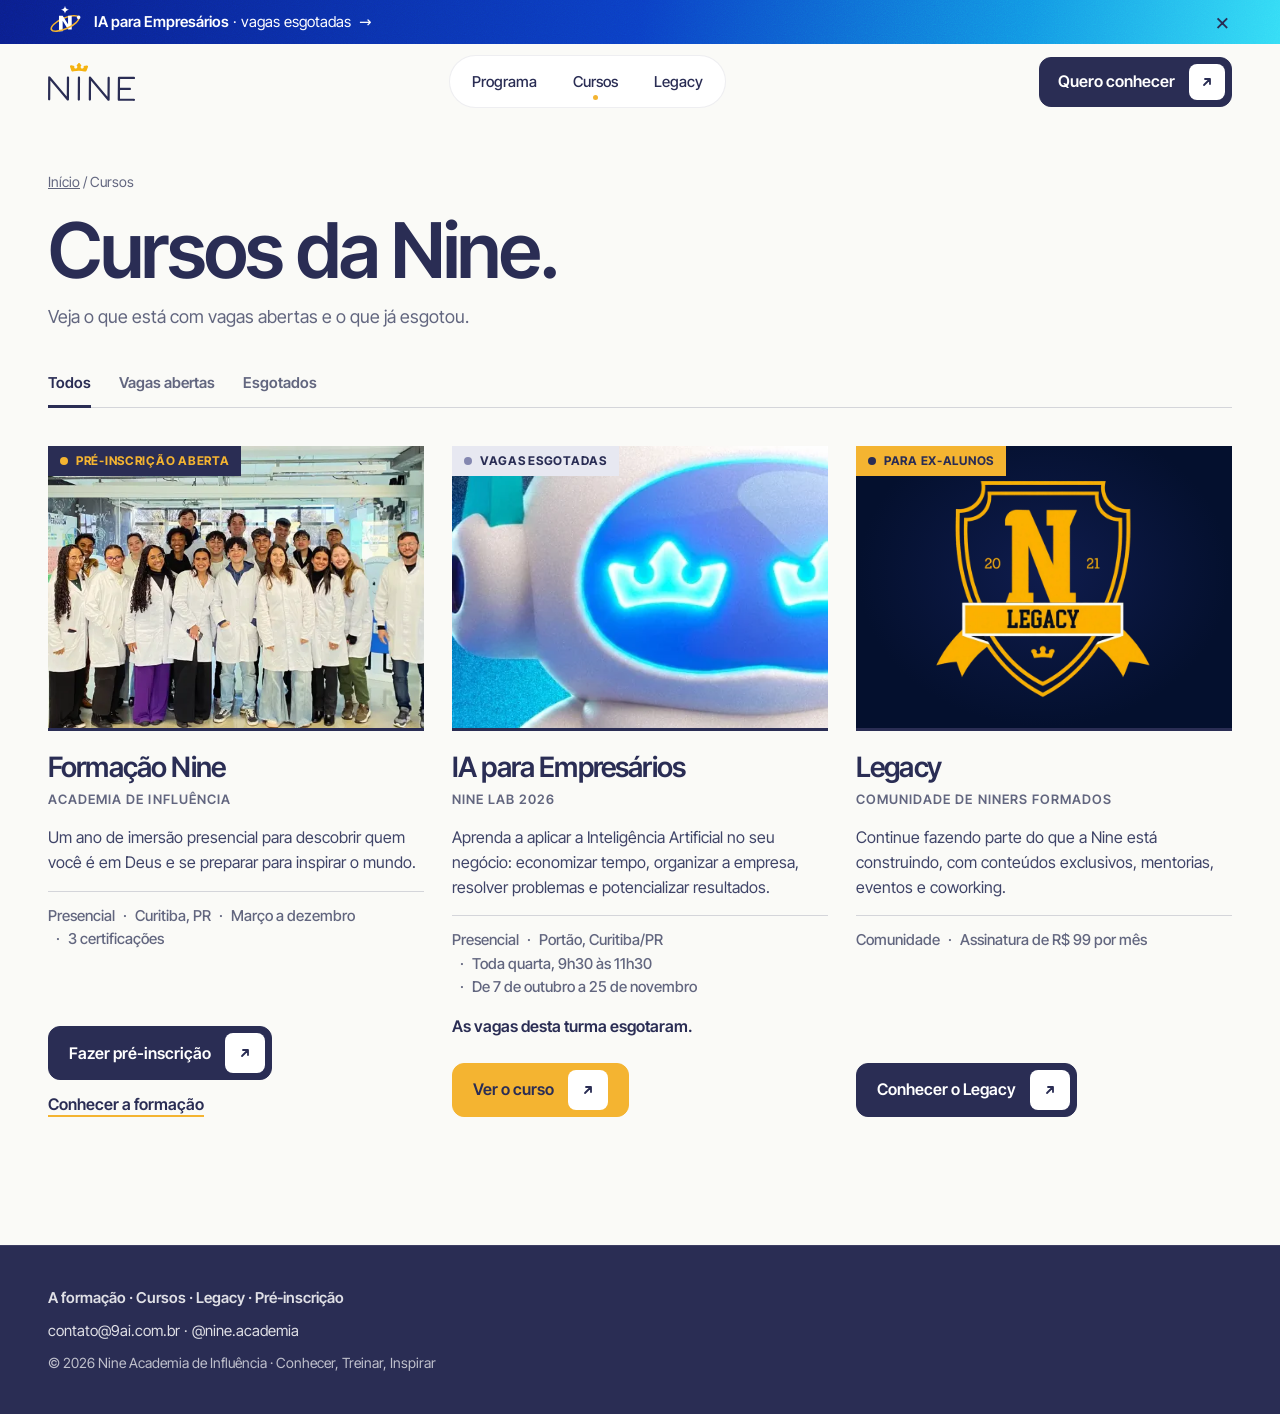
==== commit a869211c: "Legacy sem o clube de benefícios Saiu do card 06, da lista do preço, das descrições, do link na bio " ====
--- a/cursos/index.html
+++ b/cursos/index.html
@@ -131,7 +131,7 @@
             <div class="curso__body">
               <h2>Legacy</h2>
               <p class="curso__sub">Comunidade de Niners formados</p>
-              <p class="curso__desc">Continue fazendo parte do que a Nine está construindo, com conteúdos exclusivos, mentorias, eventos, coworking e um clube de benefícios.</p>
+              <p class="curso__desc">Continue fazendo parte do que a Nine está construindo, com conteúdos exclusivos, mentorias, eventos e coworking.</p>
               <ul class="curso__meta"><li>Comunidade</li><li>Assinatura de R$ 99 por mês</li></ul>
               <div class="curso__cta">
                 <a class="btn" href="/legacy/">Conhecer o Legacy <span class="btn__icon" aria-hidden="true"><svg viewBox="0 0 16 16"><path d="M5 11L11 5M6 5h5v5"/></svg></span></a>
